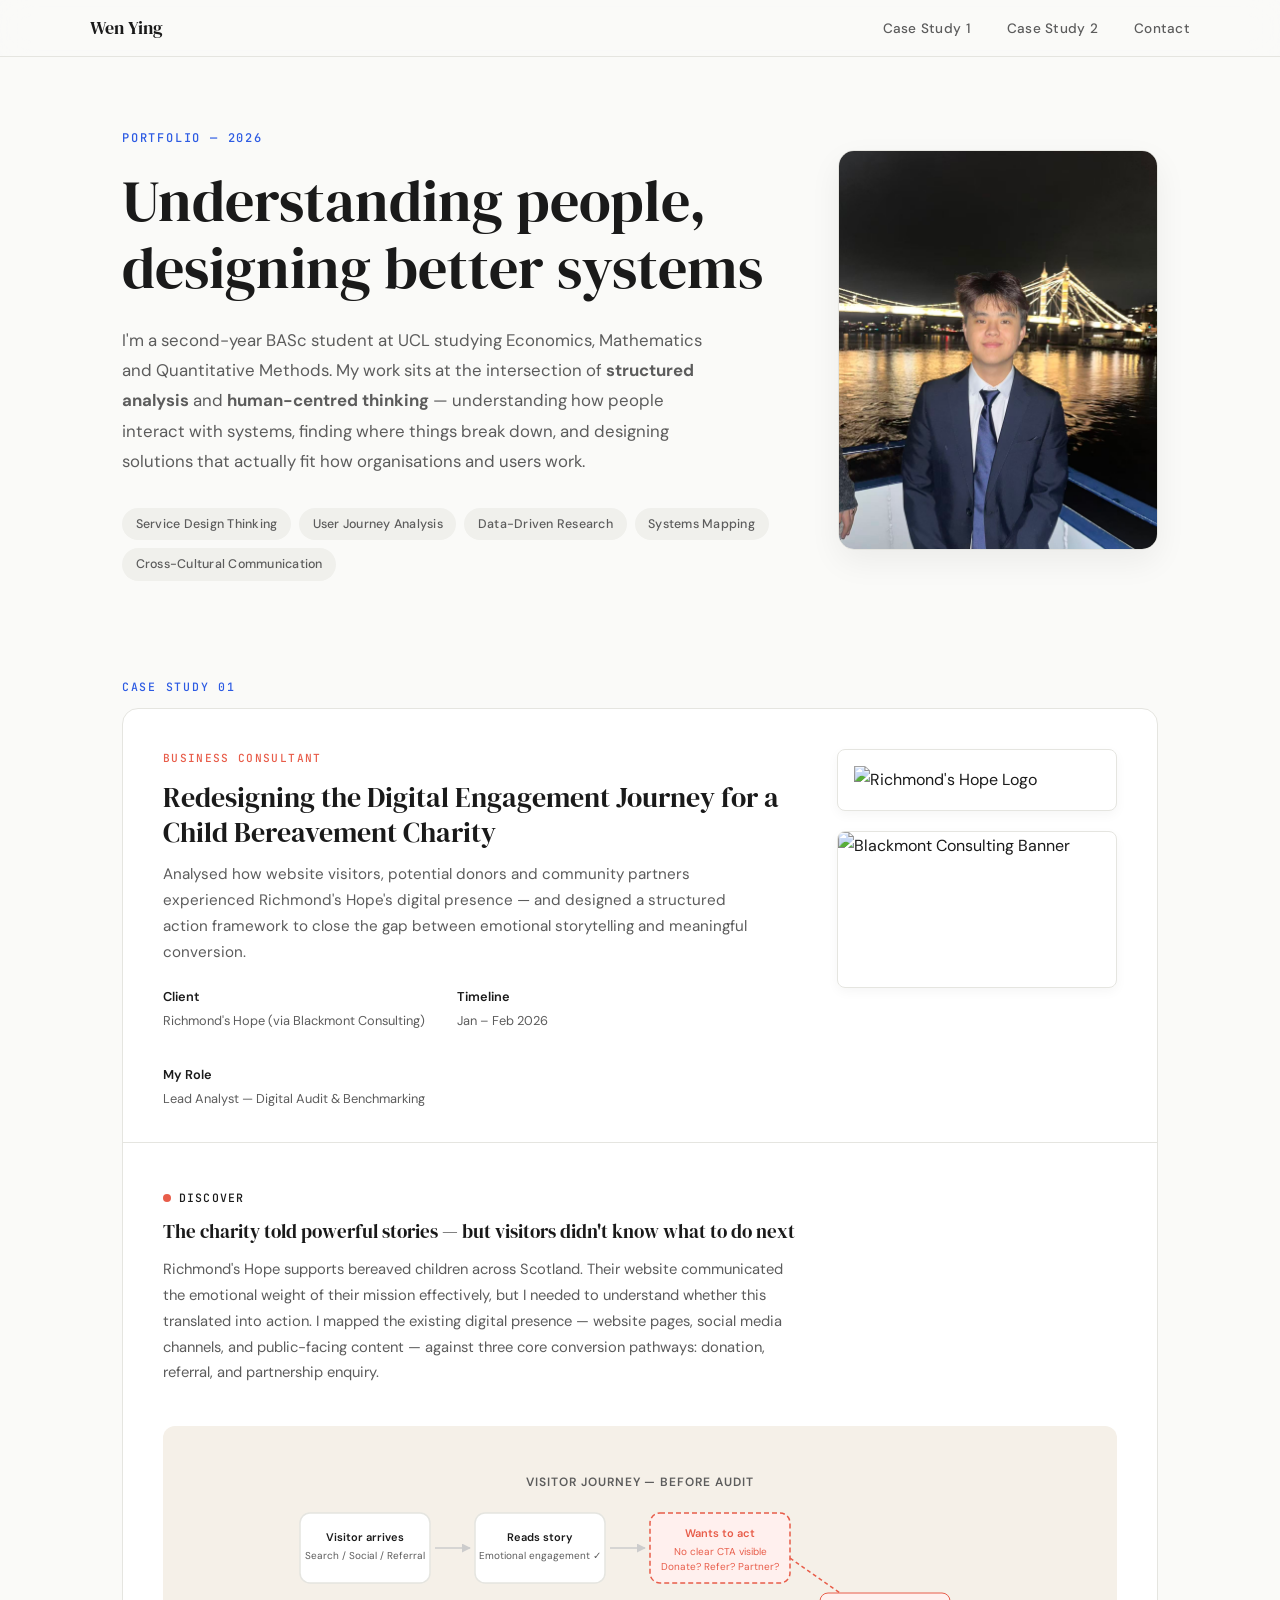
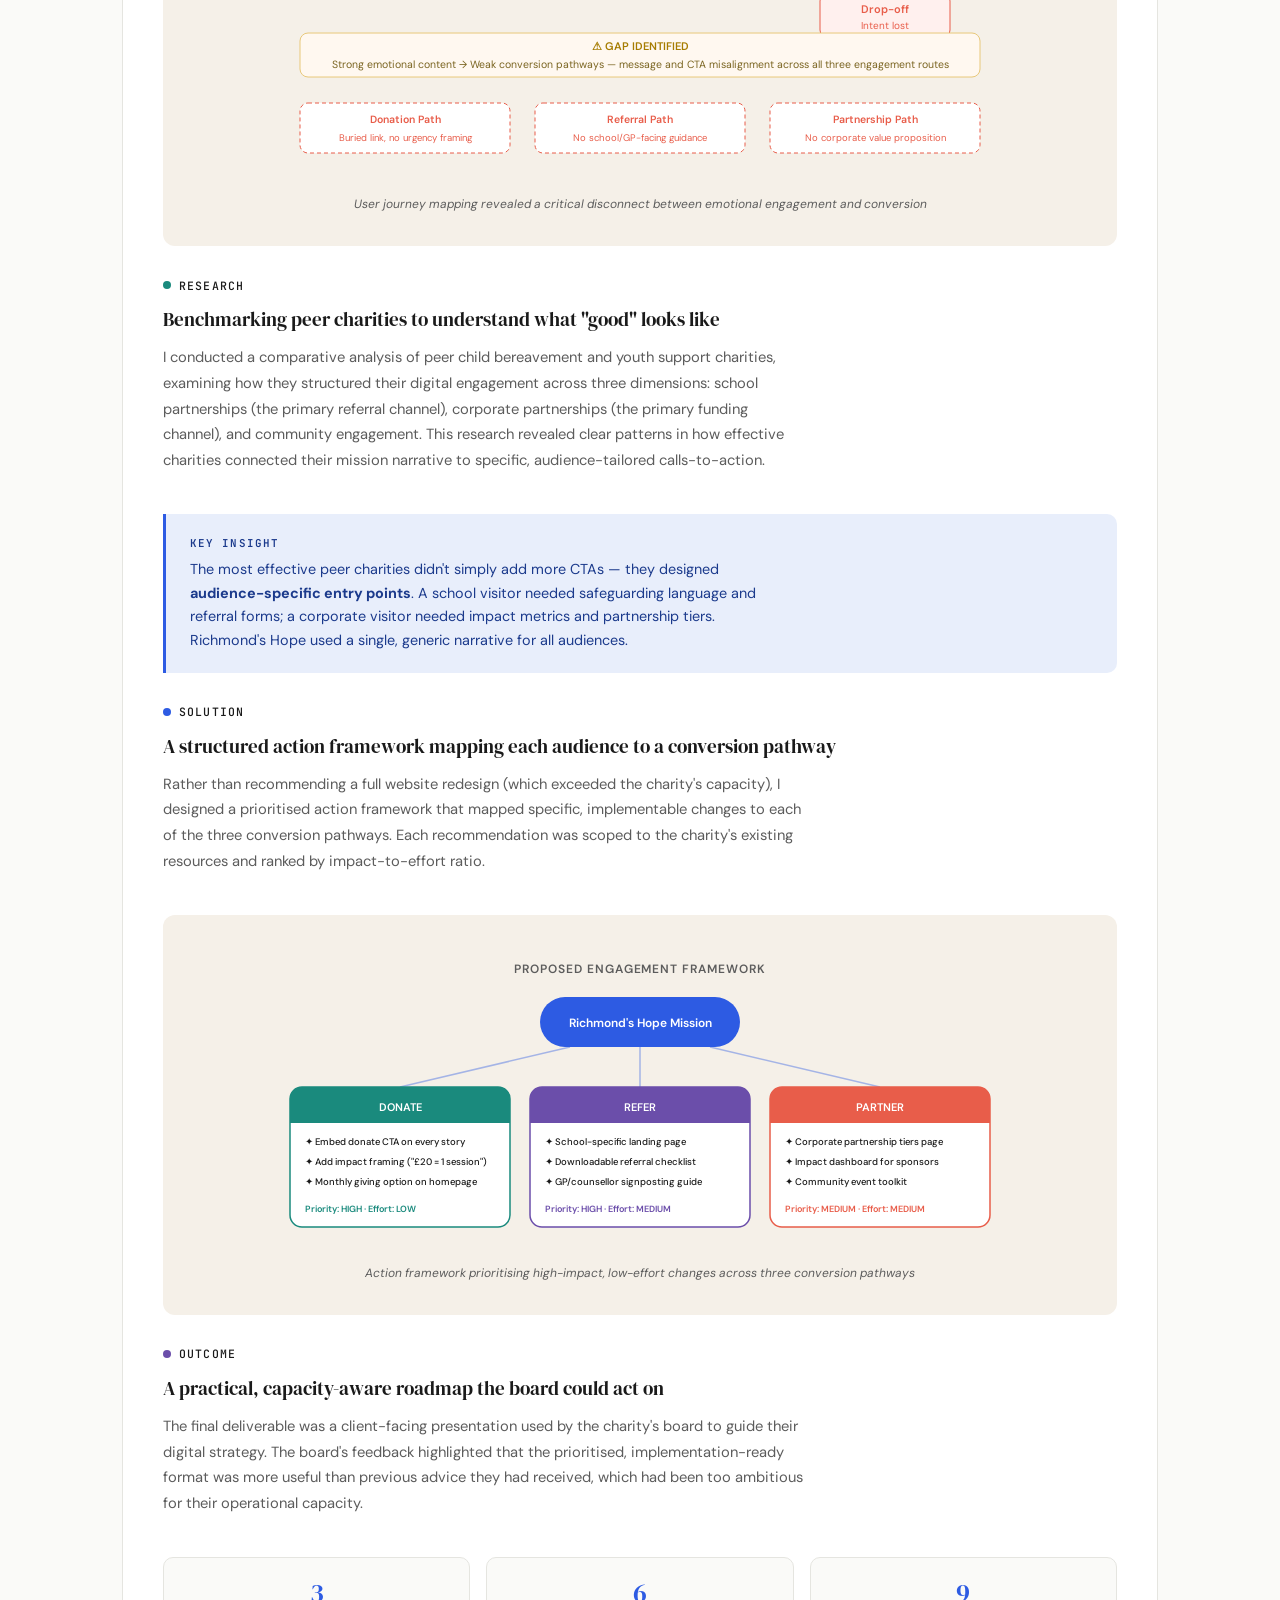
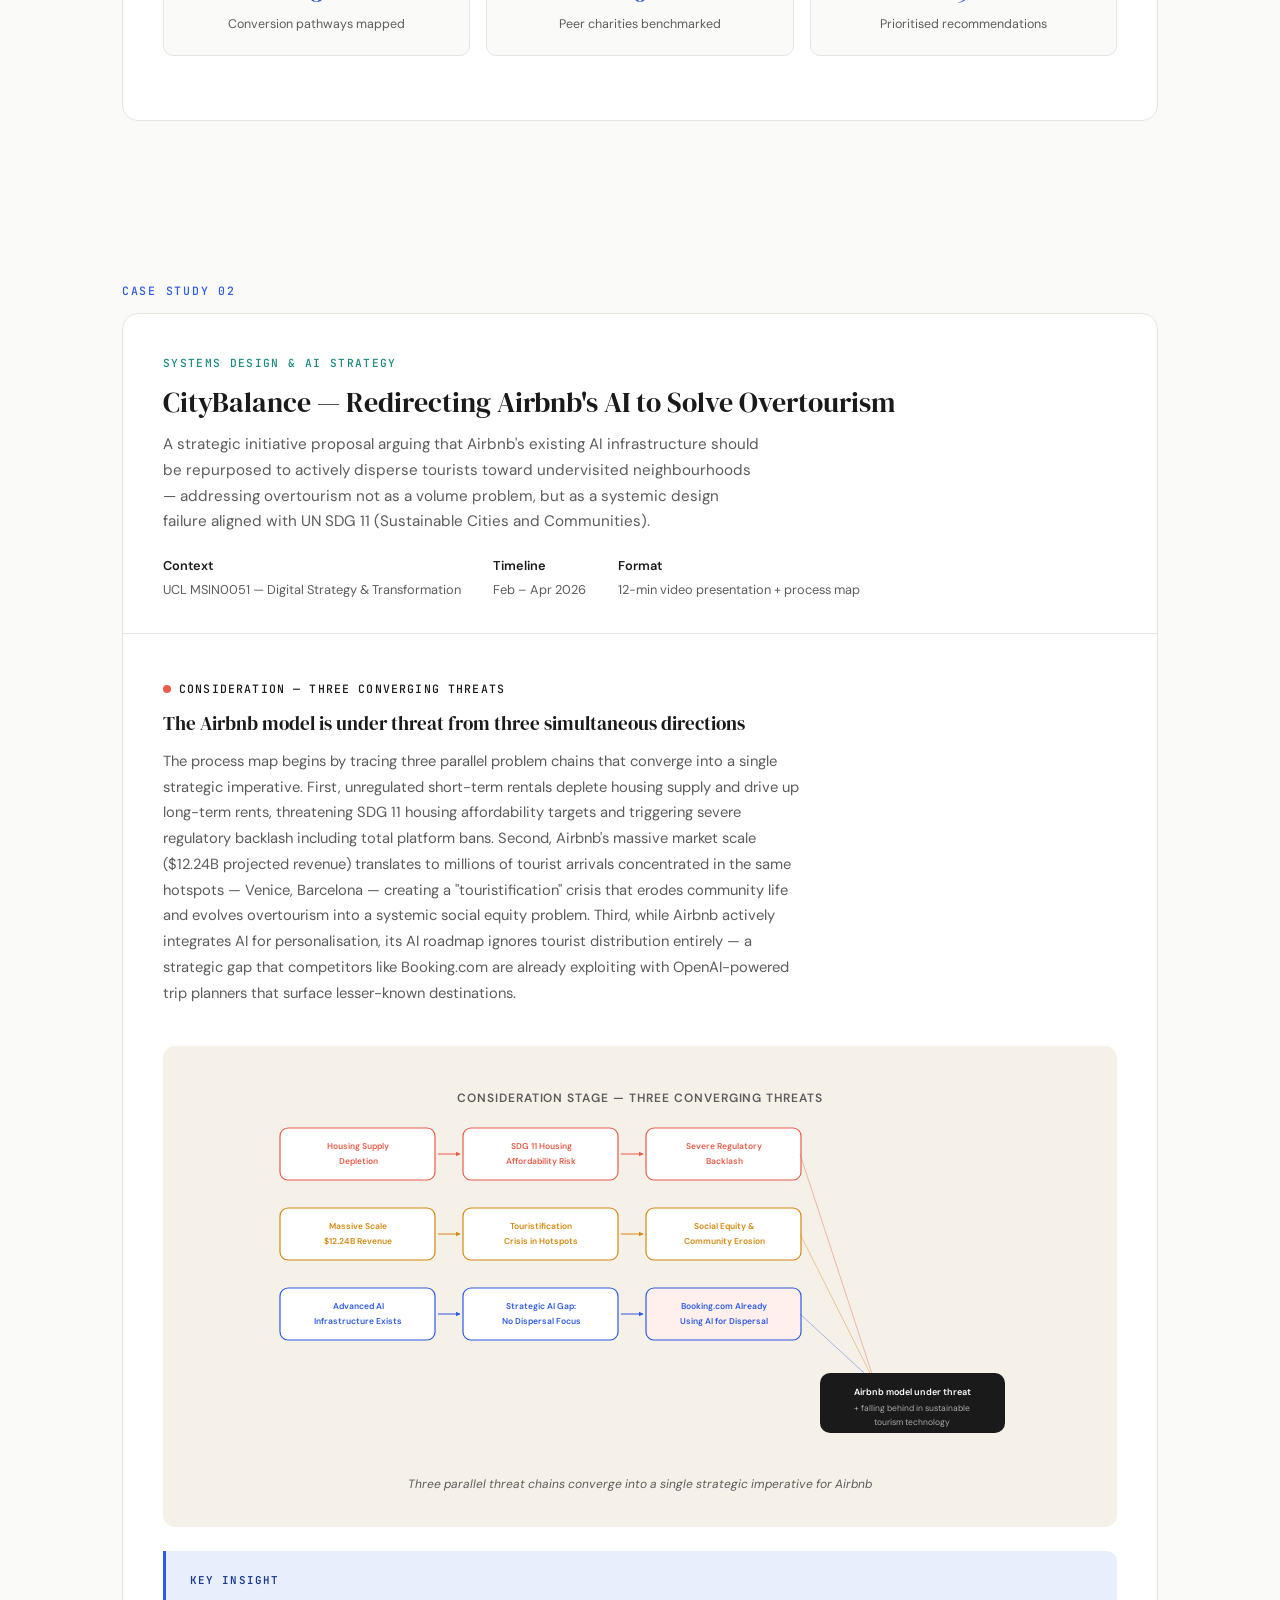
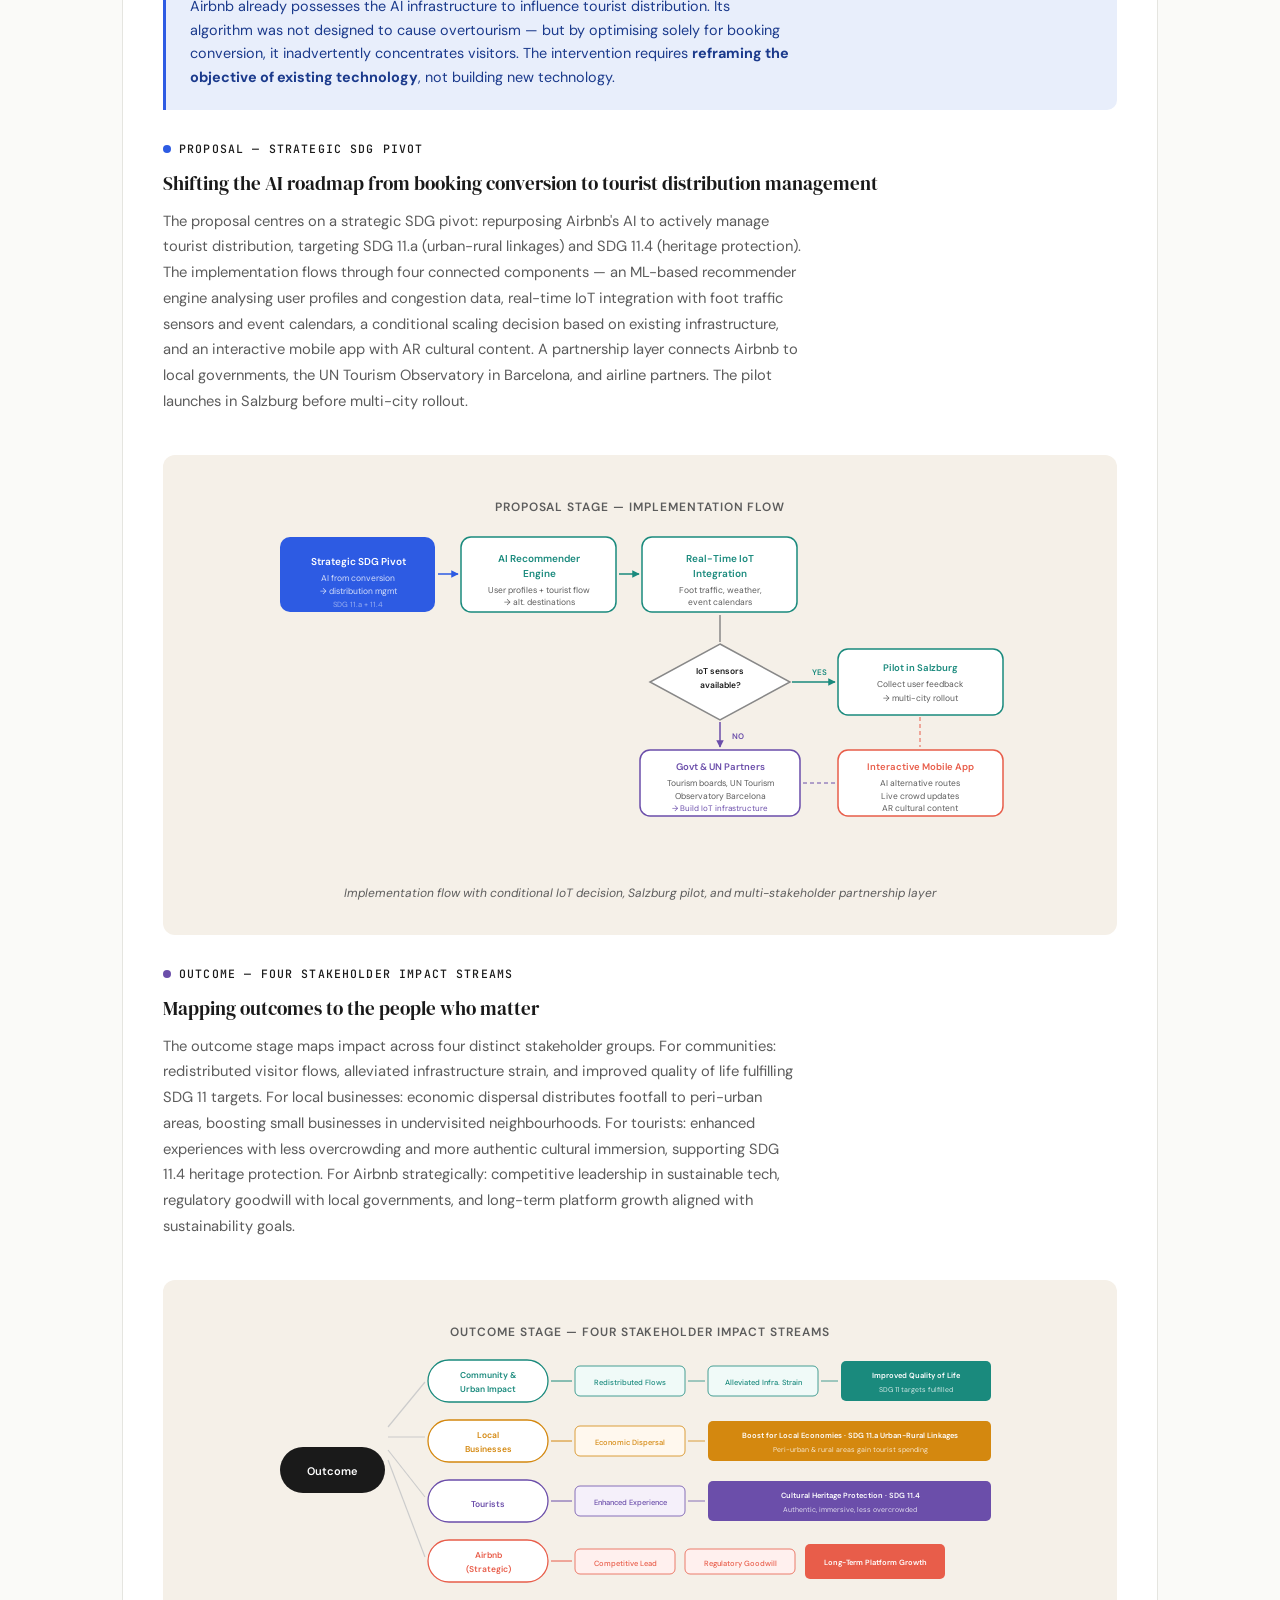
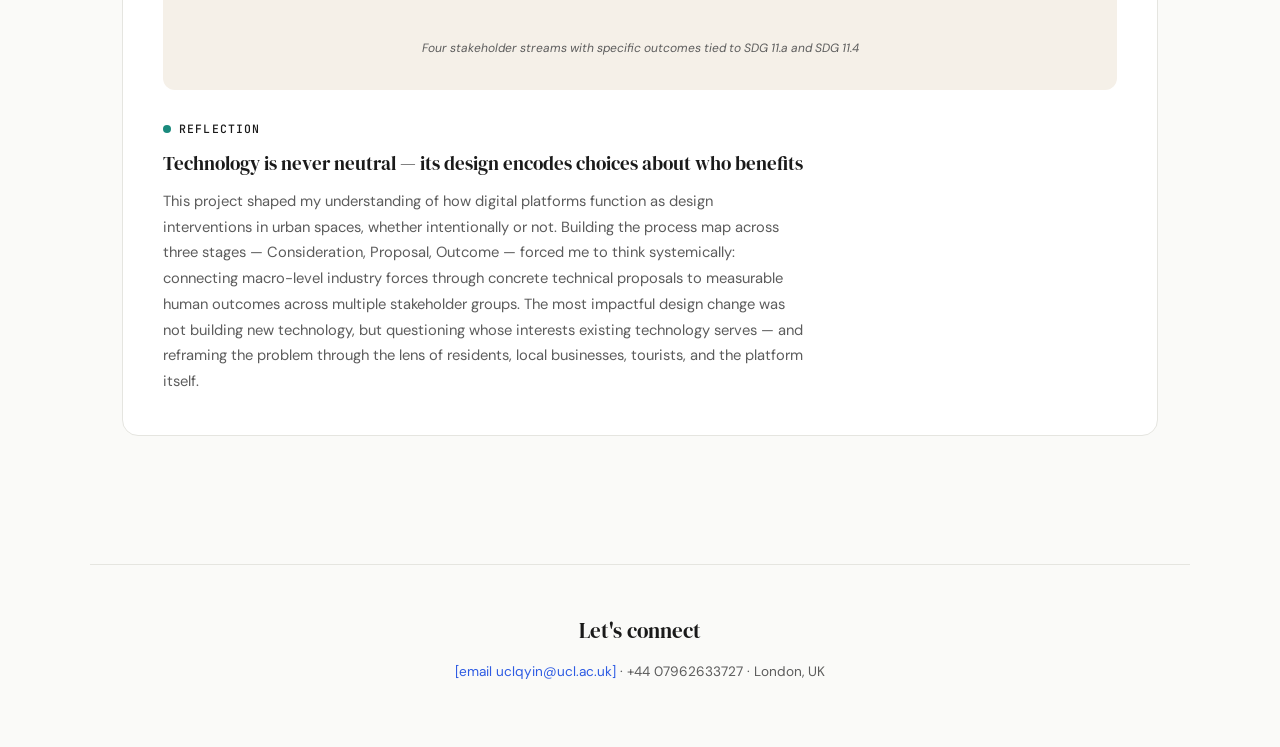
==== index.html @ 8bd8b0e4 "Update index.html" ====
<!DOCTYPE html>
<html lang="en">
<head>
<meta charset="UTF-8">
<meta name="viewport" content="width=device-width, initial-scale=1.0">
<title>Wen Ying — Portfolio</title>
<link rel="preconnect" href="https://fonts.googleapis.com">
<link href="https://fonts.googleapis.com/css2?family=DM+Serif+Display&family=DM+Sans:ital,wght@0,300;0,400;0,500;0,600;1,400&family=JetBrains+Mono:wght@400;500&display=swap" rel="stylesheet">
<style>
:root {
  --bg: #FAFAF8;
  --text: #1A1A1A;
  --text-secondary: #5C5C5C;
  --accent: #2D5BE3;
  --accent-light: #E8EEFB;
  --accent-dark: #1B3A8C;
  --warm: #F5F0E8;
  --card: #FFFFFF;
  --border: #E5E5E0;
  --tag-bg: #F0F0EC;
  --highlight: #FFE566;
  --coral: #E85D4A;
  --teal: #1A8A7D;
  --purple: #6B4EAA;
  --serif: 'DM Serif Display', Georgia, serif;
  --sans: 'DM Sans', -apple-system, sans-serif;
  --mono: 'JetBrains Mono', monospace;
}

* { margin:0; padding:0; box-sizing:border-box; }

html { scroll-behavior: smooth; }

body {
  font-family: var(--sans);
  background: var(--bg);
  color: var(--text);
  line-height: 1.7;
  font-size: 16px;
  -webkit-font-smoothing: antialiased;
}

::selection { background: var(--highlight); color: var(--text); }

/* ─── NAV ─── */
nav {
  position: fixed; top:0; left:0; right:0; z-index:100;
  background: rgba(250,250,248,0.85);
  backdrop-filter: blur(16px);
  border-bottom: 1px solid var(--border);
  padding: 0 2rem;
}
nav .inner {
  max-width: 1100px; margin:0 auto;
  display:flex; justify-content:space-between; align-items:center;
  height: 56px;
}
nav .name { font-family:var(--serif); font-size:1.15rem; color:var(--text); text-decoration:none; }
nav .links a {
  font-size:0.85rem; font-weight:500; color:var(--text-secondary);
  text-decoration:none; margin-left:2rem; letter-spacing:0.02em;
  transition: color 0.2s;
}
nav .links a:hover { color:var(--accent); }

/* ─── HERO ─── */
.hero {
  max-width:1100px; margin:0 auto; padding:8rem 2rem 4rem;
}
.hero-inner {
  display: flex;
  flex-direction: column-reverse;
  gap: 3rem;
  align-items: center;
}
@media(min-width: 800px) {
  .hero-inner {
    flex-direction: row;
    justify-content: space-between;
    align-items: center;
  }
}
.hero-content {
  flex: 1;
}
.hero-image {
  flex-shrink: 0;
  width: 100%;
  max-width: 320px;
}
.hero-image img {
  width: 100%;
  aspect-ratio: 4/5;
  object-fit: cover;
  border-radius: 16px;
  box-shadow: 0 12px 32px rgba(0,0,0,0.06);
  border: 1px solid var(--border);
}

.hero-label {
  font-family:var(--mono); font-size:0.75rem; font-weight:500;
  color:var(--accent); letter-spacing:0.15em; text-transform:uppercase;
  margin-bottom:1.25rem;
}
.hero h1 {
  font-family:var(--serif); font-size:clamp(2.4rem,5vw,3.6rem);
  line-height:1.15; font-weight:400; color:var(--text);
  max-width:700px; margin-bottom:1.5rem;
}
.hero-sub {
  font-size:1.05rem; color:var(--text-secondary); max-width:600px;
  line-height:1.8; margin-bottom:2rem;
}
.tags { display:flex; flex-wrap:wrap; gap:0.5rem; }
.tag {
  font-size:0.78rem; font-weight:500; padding:0.35rem 0.85rem;
  border-radius:100px; background:var(--tag-bg); color:var(--text-secondary);
  letter-spacing:0.02em;
}

/* ─── SECTION ─── */
section { max-width:1100px; margin:0 auto; padding:2rem 2rem 5rem; }

.section-label {
  font-family:var(--mono); font-size:0.72rem; font-weight:500;
  color:var(--accent); letter-spacing:0.15em; text-transform:uppercase;
  margin-bottom:0.75rem;
}

.project-card {
  background:var(--card);
  border:1px solid var(--border);
  border-radius:16px;
  overflow:hidden;
  margin-bottom:3rem;
}

.project-header {
  padding:2.5rem 2.5rem 2rem;
  border-bottom:1px solid var(--border);
}

/* --- NEW CSS FOR PROJECT HEADER LAYOUT --- */
.project-header-inner {
  display: flex;
  flex-direction: column;
  gap: 2rem;
}
@media(min-width: 800px) {
  .project-header-inner {
    flex-direction: row;
    justify-content: space-between;
    align-items: flex-start;
  }
}
.project-header-content {
  flex: 1;
}
.project-header-images {
  flex-shrink: 0;
  width: 100%;
  max-width: 280px; /* Adjust width of the right column here */
  display: flex;
  flex-direction: column;
  gap: 1.25rem;
}
.project-header-images img {
  width: 100%;
  border-radius: 8px;
  border: 1px solid var(--border);
  box-shadow: 0 4px 12px rgba(0,0,0,0.04);
}
.img-logo {
  object-fit: contain;
  background: white;
  padding: 1rem;
}
.img-banner {
  object-fit: cover;
  aspect-ratio: 16/9;
}
/* ------------------------------------------ */

.project-header .overline {
  font-family:var(--mono); font-size:0.7rem; font-weight:500;
  letter-spacing:0.12em; text-transform:uppercase;
  margin-bottom:0.75rem;
}
.project-header h2 {
  font-family:var(--serif); font-size:1.75rem; line-height:1.25;
  font-weight:400; margin-bottom:0.75rem;
}
.project-header .desc {
  font-size:0.95rem; color:var(--text-secondary); max-width:600px;
  line-height:1.7;
}
.project-meta {
  display:flex; gap:2rem; margin-top:1.25rem; flex-wrap:wrap;
}
.project-meta .meta-item {
  font-size:0.8rem;
}
.project-meta .meta-label {
  font-weight:600; color:var(--text); display:block; margin-bottom:0.15rem;
}
.project-meta .meta-value { color:var(--text-secondary); }

.project-body { padding:2.5rem; }

/* ─── PHASE BLOCKS ─── */
.phase {
  margin-bottom:2.5rem;
}
.phase:last-child { margin-bottom:0; }
.phase-label {
  display:inline-flex; align-items:center; gap:0.5rem;
  font-family:var(--mono); font-size:0.72rem; font-weight:500;
  letter-spacing:0.1em; text-transform:uppercase;
  margin-bottom:0.75rem;
}
.phase-dot {
  width:8px; height:8px; border-radius:50%; display:inline-block;
}
.phase h3 {
  font-family:var(--serif); font-size:1.2rem; font-weight:400;
  margin-bottom:0.75rem; line-height:1.35;
}
.phase p {
  font-size:0.92rem; color:var(--text-secondary); line-height:1.75;
  max-width:640px;
}

/* ─── DIAGRAMS ─── */
.diagram-wrap {
  background:var(--warm);
  border-radius:12px;
  padding:2rem;
  margin:1.5rem 0;
  overflow-x:auto;
}
.diagram-wrap svg { display:block; margin:0 auto; }
.diagram-caption {
  font-size:0.75rem; color:var(--text-secondary); text-align:center;
  margin-top:1rem; font-style:italic;
}

/* ─── INSIGHT CALLOUT ─── */
.insight-callout {
  background: var(--accent-light);
  border-left: 3px solid var(--accent);
  border-radius: 0 10px 10px 0;
  padding:1.25rem 1.5rem;
  margin:1.5rem 0;
}
.insight-callout .callout-label {
  font-family:var(--mono); font-size:0.68rem; font-weight:600;
  color:var(--accent-dark); letter-spacing:0.1em; text-transform:uppercase;
  margin-bottom:0.35rem;
}
.insight-callout p {
  font-size:0.9rem; color:var(--accent-dark); line-height:1.65;
  max-width:600px;
}

/* ─── OUTCOME METRICS ─── */
.outcomes {
  display:grid; grid-template-columns:repeat(auto-fit, minmax(180px,1fr));
  gap:1rem; margin:1.5rem 0;
}
.outcome-card {
  background:var(--bg); border-radius:10px; padding:1.25rem;
  text-align:center; border:1px solid var(--border);
}
.outcome-card .num {
  font-family:var(--serif); font-size:1.6rem; color:var(--accent);
  line-height:1.2;
}
.outcome-card .label {
  font-size:0.78rem; color:var(--text-secondary); margin-top:0.35rem;
}

/* ─── FOOTER ─── */
footer {
  max-width:1100px; margin:0 auto; padding:3rem 2rem 4rem;
  border-top:1px solid var(--border);
  text-align:center;
}
footer p {
  font-size:0.85rem; color:var(--text-secondary);
}
footer a { color:var(--accent); text-decoration:none; }

/* ─── RESPONSIVE ─── */
@media(max-width:640px) {
  .project-header, .project-body { padding:1.5rem; }
  .diagram-wrap { padding:1rem; }
  nav .links a { margin-left:1rem; font-size:0.78rem; }
}
</style>
</head>
<body>

<nav>
  <div class="inner">
    <a href="#" class="name">Wen Ying</a>
    <div class="links">
      <a href="#project-1">Case Study 1</a>
      <a href="#project-2">Case Study 2</a>
      <a href="#contact">Contact</a>
    </div>
  </div>
</nav>

<header class="hero">
  <div class="hero-inner">
    <div class="hero-content">
      <div class="hero-label">Portfolio — 2026</div>
      <h1>Understanding people, designing better systems</h1>
      <p class="hero-sub">
        I'm a second-year BASc student at UCL studying Economics, Mathematics and Quantitative Methods.
        My work sits at the intersection of <strong>structured analysis</strong> and <strong>human-centred thinking</strong> —
        understanding how people interact with systems, finding where things break down, and designing solutions that actually fit how organisations and users work.
      </p>
      <div class="tags">
        <span class="tag">Service Design Thinking</span>
        <span class="tag">User Journey Analysis</span>
        <span class="tag">Data-Driven Research</span>
        <span class="tag">Systems Mapping</span>
        <span class="tag">Cross-Cultural Communication</span>
      </div>
    </div>
    
    <div class="hero-image">
      <img src="2e2ac751ba50fac6e4fe5c783db6f2da.jpg" alt="Wen Ying Portrait">
    </div>
  </div>
</header>

<section id="project-1">
  <div class="section-label">Case Study 01</div>
  <div class="project-card">
    <div class="project-header">
      
      <div class="project-header-inner">
        
        <div class="project-header-content">
          <div class="overline" style="color:var(--coral);">Business Consultant</div>
          <h2>Redesigning the Digital Engagement Journey for a Child Bereavement Charity</h2>
          <p class="desc">
            Analysed how website visitors, potential donors and community partners experienced
            Richmond's Hope's digital presence — and designed a structured action framework
            to close the gap between emotional storytelling and meaningful conversion.
          </p>
          <div class="project-meta">
            <div class="meta-item"><span class="meta-label">Client</span><span class="meta-value">Richmond's Hope (via Blackmont Consulting)</span></div>
            <div class="meta-item"><span class="meta-label">Timeline</span><span class="meta-value">Jan – Feb 2026</span></div>
            <div class="meta-item"><span class="meta-label">My Role</span><span class="meta-value">Lead Analyst — Digital Audit &amp; Benchmarking</span></div>
          </div>
        </div>

        <div class="project-header-images">
          <img src="download.jpg" alt="Richmond's Hope Logo" class="img-logo">
          <img src="Linkedin Image Blackmont Recruitment.jpg" alt="Blackmont Consulting Banner" class="img-banner">
        </div>

      </div>
    </div>

    <div class="project-body">

      <div class="phase">
        <div class="phase-label"><span class="phase-dot" style="background:var(--coral);"></span> Discover</div>
        <h3>The charity told powerful stories — but visitors didn't know what to do next</h3>
        <p>
          Richmond's Hope supports bereaved children across Scotland. Their website communicated the emotional weight of their mission effectively, but I needed to understand whether this translated into action. I mapped the existing digital presence — website pages, social media channels, and public-facing content — against three core conversion pathways: donation, referral, and partnership enquiry.
        </p>
      </div>

      <div class="diagram-wrap">
        <svg viewBox="0 0 760 320" xmlns="http://www.w3.org/2000/svg" width="100%" style="max-width:760px;">
          <text x="380" y="28" text-anchor="middle" font-family="DM Sans,sans-serif" font-size="12" font-weight="600" fill="#5C5C5C" letter-spacing="0.08em">VISITOR JOURNEY — BEFORE AUDIT</text>

          <g transform="translate(40,55)">
            <rect x="0" y="0" width="130" height="70" rx="10" fill="#fff" stroke="#E5E5E0" stroke-width="1.5"/>
            <text x="65" y="28" text-anchor="middle" font-family="DM Sans,sans-serif" font-size="11" font-weight="600" fill="#1A1A1A">Visitor arrives</text>
            <text x="65" y="46" text-anchor="middle" font-family="DM Sans,sans-serif" font-size="10" fill="#5C5C5C">Search / Social / Referral</text>
            <line x1="135" y1="35" x2="170" y2="35" stroke="#CCC" stroke-width="1.5" marker-end="url(#arrowGrey)"/>

            <rect x="175" y="0" width="130" height="70" rx="10" fill="#fff" stroke="#E5E5E0" stroke-width="1.5"/>
            <text x="240" y="28" text-anchor="middle" font-family="DM Sans,sans-serif" font-size="11" font-weight="600" fill="#1A1A1A">Reads story</text>
            <text x="240" y="46" text-anchor="middle" font-family="DM Sans,sans-serif" font-size="10" fill="#5C5C5C">Emotional engagement ✓</text>
            <line x1="310" y1="35" x2="345" y2="35" stroke="#CCC" stroke-width="1.5" marker-end="url(#arrowGrey)"/>

            <rect x="350" y="0" width="140" height="70" rx="10" fill="#FFF0EE" stroke="#E85D4A" stroke-width="1.5" stroke-dasharray="5,3"/>
            <text x="420" y="24" text-anchor="middle" font-family="DM Sans,sans-serif" font-size="11" font-weight="600" fill="#E85D4A">Wants to act</text>
            <text x="420" y="42" text-anchor="middle" font-family="DM Sans,sans-serif" font-size="10" fill="#E85D4A">No clear CTA visible</text>
            <text x="420" y="57" text-anchor="middle" font-family="DM Sans,sans-serif" font-size="10" fill="#E85D4A">Donate? Refer? Partner?</text>

            <line x1="490" y1="45" x2="540" y2="80" stroke="#E85D4A" stroke-width="1.5" stroke-dasharray="4,3"/>
            <rect x="520" y="80" width="130" height="45" rx="8" fill="#FFF0EE" stroke="#E85D4A" stroke-width="1"/>
            <text x="585" y="100" text-anchor="middle" font-family="DM Sans,sans-serif" font-size="11" font-weight="600" fill="#E85D4A">Drop-off</text>
            <text x="585" y="116" text-anchor="middle" font-family="DM Sans,sans-serif" font-size="10" fill="#E85D4A">Intent lost</text>
          </g>

          <g transform="translate(40,175)">
            <rect x="0" y="0" width="680" height="44" rx="8" fill="#FFF8F0" stroke="#E8C87A" stroke-width="1"/>
            <text x="340" y="17" text-anchor="middle" font-family="DM Sans,sans-serif" font-size="11" font-weight="600" fill="#A67C00">⚠ GAP IDENTIFIED</text>
            <text x="340" y="35" text-anchor="middle" font-family="DM Sans,sans-serif" font-size="10.5" fill="#7A6420">Strong emotional content → Weak conversion pathways — message and CTA misalignment across all three engagement routes</text>
          </g>

          <g transform="translate(40, 245)">
            <rect x="0" y="0" width="210" height="50" rx="8" fill="#fff" stroke="#E85D4A" stroke-width="1" stroke-dasharray="4,3"/>
            <text x="105" y="20" text-anchor="middle" font-family="DM Sans,sans-serif" font-size="10.5" font-weight="600" fill="#E85D4A">Donation Path</text>
            <text x="105" y="38" text-anchor="middle" font-family="DM Sans,sans-serif" font-size="9.5" fill="#E85D4A">Buried link, no urgency framing</text>

            <rect x="235" y="0" width="210" height="50" rx="8" fill="#fff" stroke="#E85D4A" stroke-width="1" stroke-dasharray="4,3"/>
            <text x="340" y="20" text-anchor="middle" font-family="DM Sans,sans-serif" font-size="10.5" font-weight="600" fill="#E85D4A">Referral Path</text>
            <text x="340" y="38" text-anchor="middle" font-family="DM Sans,sans-serif" font-size="9.5" fill="#E85D4A">No school/GP-facing guidance</text>

            <rect x="470" y="0" width="210" height="50" rx="8" fill="#fff" stroke="#E85D4A" stroke-width="1" stroke-dasharray="4,3"/>
            <text x="575" y="20" text-anchor="middle" font-family="DM Sans,sans-serif" font-size="10.5" font-weight="600" fill="#E85D4A">Partnership Path</text>
            <text x="575" y="38" text-anchor="middle" font-family="DM Sans,sans-serif" font-size="9.5" fill="#E85D4A">No corporate value proposition</text>
          </g>

          <defs>
            <marker id="arrowGrey" viewBox="0 0 10 10" refX="9" refY="5" markerWidth="6" markerHeight="6" orient="auto-start-reverse">
              <path d="M 0 0 L 10 5 L 0 10 z" fill="#CCC"/>
            </marker>
          </defs>
        </svg>
        <div class="diagram-caption">User journey mapping revealed a critical disconnect between emotional engagement and conversion</div>
      </div>

      <div class="phase">
        <div class="phase-label"><span class="phase-dot" style="background:var(--teal);"></span> Research</div>
        <h3>Benchmarking peer charities to understand what "good" looks like</h3>
        <p>
          I conducted a comparative analysis of peer child bereavement and youth support charities, examining how they structured their digital engagement across three dimensions: school partnerships (the primary referral channel), corporate partnerships (the primary funding channel), and community engagement. This research revealed clear patterns in how effective charities connected their mission narrative to specific, audience-tailored calls-to-action.
        </p>
      </div>

      <div class="insight-callout">
        <div class="callout-label">Key Insight</div>
        <p>
          The most effective peer charities didn't simply add more CTAs — they designed <strong>audience-specific entry points</strong>. A school visitor needed safeguarding language and referral forms; a corporate visitor needed impact metrics and partnership tiers. Richmond's Hope used a single, generic narrative for all audiences.
        </p>
      </div>

      <div class="phase">
        <div class="phase-label"><span class="phase-dot" style="background:var(--accent);"></span> Solution</div>
        <h3>A structured action framework mapping each audience to a conversion pathway</h3>
        <p>
          Rather than recommending a full website redesign (which exceeded the charity's capacity), I designed a prioritised action framework that mapped specific, implementable changes to each of the three conversion pathways. Each recommendation was scoped to the charity's existing resources and ranked by impact-to-effort ratio.
        </p>
      </div>

      <div class="diagram-wrap">
        <svg viewBox="0 0 760 300" xmlns="http://www.w3.org/2000/svg" width="100%" style="max-width:760px;">
          <text x="380" y="26" text-anchor="middle" font-family="DM Sans,sans-serif" font-size="12" font-weight="600" fill="#5C5C5C" letter-spacing="0.08em">PROPOSED ENGAGEMENT FRAMEWORK</text>

          <rect x="280" y="50" width="200" height="50" rx="25" fill="#2D5BE3" stroke="none"/>
          <text x="380" y="80" text-anchor="middle" font-family="DM Sans,sans-serif" font-size="12" font-weight="600" fill="#fff">Richmond's Hope Mission</text>

          <line x1="310" y1="100" x2="140" y2="140" stroke="#2D5BE3" stroke-width="1.5" opacity="0.4"/>
          <line x1="380" y1="100" x2="380" y2="140" stroke="#2D5BE3" stroke-width="1.5" opacity="0.4"/>
          <line x1="450" y1="100" x2="620" y2="140" stroke="#2D5BE3" stroke-width="1.5" opacity="0.4"/>

          <g transform="translate(30,140)">
            <rect x="0" y="0" width="220" height="140" rx="12" fill="#fff" stroke="#1A8A7D" stroke-width="1.5"/>
            <rect x="0" y="0" width="220" height="36" rx="12" fill="#1A8A7D"/>
            <rect x="0" y="18" width="220" height="18" fill="#1A8A7D"/>
            <text x="110" y="24" text-anchor="middle" font-family="DM Sans,sans-serif" font-size="11" font-weight="600" fill="#fff">DONATE</text>
            <text x="15" y="58" font-family="DM Sans,sans-serif" font-size="9.5" fill="#1A1A1A" font-weight="500">✦ Embed donate CTA on every story</text>
            <text x="15" y="78" font-family="DM Sans,sans-serif" font-size="9.5" fill="#1A1A1A" font-weight="500">✦ Add impact framing ("£20 = 1 session")</text>
            <text x="15" y="98" font-family="DM Sans,sans-serif" font-size="9.5" fill="#1A1A1A" font-weight="500">✦ Monthly giving option on homepage</text>
            <text x="15" y="125" font-family="DM Sans,sans-serif" font-size="9" fill="#1A8A7D" font-weight="600">Priority: HIGH · Effort: LOW</text>
          </g>

          <g transform="translate(270,140)">
            <rect x="0" y="0" width="220" height="140" rx="12" fill="#fff" stroke="#6B4EAA" stroke-width="1.5"/>
            <rect x="0" y="0" width="220" height="36" rx="12" fill="#6B4EAA"/>
            <rect x="0" y="18" width="220" height="18" fill="#6B4EAA"/>
            <text x="110" y="24" text-anchor="middle" font-family="DM Sans,sans-serif" font-size="11" font-weight="600" fill="#fff">REFER</text>
            <text x="15" y="58" font-family="DM Sans,sans-serif" font-size="9.5" fill="#1A1A1A" font-weight="500">✦ School-specific landing page</text>
            <text x="15" y="78" font-family="DM Sans,sans-serif" font-size="9.5" fill="#1A1A1A" font-weight="500">✦ Downloadable referral checklist</text>
            <text x="15" y="98" font-family="DM Sans,sans-serif" font-size="9.5" fill="#1A1A1A" font-weight="500">✦ GP/counsellor signposting guide</text>
            <text x="15" y="125" font-family="DM Sans,sans-serif" font-size="9" fill="#6B4EAA" font-weight="600">Priority: HIGH · Effort: MEDIUM</text>
          </g>

          <g transform="translate(510,140)">
            <rect x="0" y="0" width="220" height="140" rx="12" fill="#fff" stroke="#E85D4A" stroke-width="1.5"/>
            <rect x="0" y="0" width="220" height="36" rx="12" fill="#E85D4A"/>
            <rect x="0" y="18" width="220" height="18" fill="#E85D4A"/>
            <text x="110" y="24" text-anchor="middle" font-family="DM Sans,sans-serif" font-size="11" font-weight="600" fill="#fff">PARTNER</text>
            <text x="15" y="58" font-family="DM Sans,sans-serif" font-size="9.5" fill="#1A1A1A" font-weight="500">✦ Corporate partnership tiers page</text>
            <text x="15" y="78" font-family="DM Sans,sans-serif" font-size="9.5" fill="#1A1A1A" font-weight="500">✦ Impact dashboard for sponsors</text>
            <text x="15" y="98" font-family="DM Sans,sans-serif" font-size="9.5" fill="#1A1A1A" font-weight="500">✦ Community event toolkit</text>
            <text x="15" y="125" font-family="DM Sans,sans-serif" font-size="9" fill="#E85D4A" font-weight="600">Priority: MEDIUM · Effort: MEDIUM</text>
          </g>
        </svg>
        <div class="diagram-caption">Action framework prioritising high-impact, low-effort changes across three conversion pathways</div>
      </div>

      <div class="phase">
        <div class="phase-label"><span class="phase-dot" style="background:var(--purple);"></span> Outcome</div>
        <h3>A practical, capacity-aware roadmap the board could act on</h3>
        <p>
          The final deliverable was a client-facing presentation used by the charity's board to guide their digital strategy. The board's feedback highlighted that the prioritised, implementation-ready format was more useful than previous advice they had received, which had been too ambitious for their operational capacity.
        </p>
      </div>

      <div class="outcomes">
        <div class="outcome-card"><div class="num">3</div><div class="label">Conversion pathways mapped</div></div>
        <div class="outcome-card"><div class="num">6</div><div class="label">Peer charities benchmarked</div></div>
        <div class="outcome-card"><div class="num">9</div><div class="label">Prioritised recommendations</div></div>
      </div>

    </div>
  </div>
</section>

<section id="project-2">
  <div class="section-label">Case Study 02</div>
  <div class="project-card">
    <div class="project-header">
      <div class="overline" style="color:var(--teal);">Systems Design &amp; AI Strategy</div>
      <h2>CityBalance — Redirecting Airbnb's AI to Solve Overtourism</h2>
      <p class="desc">
        A strategic initiative proposal arguing that Airbnb's existing AI infrastructure should be repurposed
        to actively disperse tourists toward undervisited neighbourhoods — addressing overtourism not as a volume
        problem, but as a systemic design failure aligned with UN SDG 11 (Sustainable Cities and Communities).
      </p>
      <div class="project-meta">
        <div class="meta-item"><span class="meta-label">Context</span><span class="meta-value">UCL MSIN0051 — Digital Strategy &amp; Transformation</span></div>
        <div class="meta-item"><span class="meta-label">Timeline</span><span class="meta-value">Feb – Apr 2026</span></div>
        <div class="meta-item"><span class="meta-label">Format</span><span class="meta-value">12-min video presentation + process map</span></div>
      </div>
    </div>

    <div class="project-body">

      <div class="phase">
        <div class="phase-label"><span class="phase-dot" style="background:var(--coral);"></span> Consideration — Three Converging Threats</div>
        <h3>The Airbnb model is under threat from three simultaneous directions</h3>
        <p>
          The process map begins by tracing three parallel problem chains that converge into a single strategic imperative. First, unregulated short-term rentals deplete housing supply and drive up long-term rents, threatening SDG 11 housing affordability targets and triggering severe regulatory backlash including total platform bans. Second, Airbnb's massive market scale ($12.24B projected revenue) translates to millions of tourist arrivals concentrated in the same hotspots — Venice, Barcelona — creating a "touristification" crisis that erodes community life and evolves overtourism into a systemic social equity problem. Third, while Airbnb actively integrates AI for personalisation, its AI roadmap ignores tourist distribution entirely — a strategic gap that competitors like Booking.com are already exploiting with OpenAI-powered trip planners that surface lesser-known destinations.
        </p>
      </div>

      <div class="diagram-wrap">
        <svg viewBox="0 0 760 380" xmlns="http://www.w3.org/2000/svg" width="100%" style="max-width:760px;">
          <text x="380" y="24" text-anchor="middle" font-family="DM Sans,sans-serif" font-size="12" font-weight="600" fill="#5C5C5C" letter-spacing="0.08em">CONSIDERATION STAGE — THREE CONVERGING THREATS</text>
          <g transform="translate(20,50)">
            <rect x="0" y="0" width="155" height="52" rx="8" fill="#fff" stroke="#E85D4A" stroke-width="1.2"/>
            <text x="78" y="21" text-anchor="middle" font-family="DM Sans,sans-serif" font-size="8.5" font-weight="600" fill="#E85D4A">Housing Supply</text>
            <text x="78" y="36" text-anchor="middle" font-family="DM Sans,sans-serif" font-size="8.5" font-weight="600" fill="#E85D4A">Depletion</text>
            <line x1="158" y1="26" x2="180" y2="26" stroke="#E85D4A" stroke-width="1" marker-end="url(#ac1)"/>
            <rect x="183" y="0" width="155" height="52" rx="8" fill="#fff" stroke="#E85D4A" stroke-width="1.2"/>
            <text x="261" y="21" text-anchor="middle" font-family="DM Sans,sans-serif" font-size="8.5" font-weight="600" fill="#E85D4A">SDG 11 Housing</text>
            <text x="261" y="36" text-anchor="middle" font-family="DM Sans,sans-serif" font-size="8.5" font-weight="600" fill="#E85D4A">Affordability Risk</text>
            <line x1="341" y1="26" x2="363" y2="26" stroke="#E85D4A" stroke-width="1" marker-end="url(#ac1)"/>
            <rect x="366" y="0" width="155" height="52" rx="8" fill="#fff" stroke="#E85D4A" stroke-width="1.2"/>
            <text x="444" y="21" text-anchor="middle" font-family="DM Sans,sans-serif" font-size="8.5" font-weight="600" fill="#E85D4A">Severe Regulatory</text>
            <text x="444" y="36" text-anchor="middle" font-family="DM Sans,sans-serif" font-size="8.5" font-weight="600" fill="#E85D4A">Backlash</text>
          </g>
          <g transform="translate(20,130)">
            <rect x="0" y="0" width="155" height="52" rx="8" fill="#fff" stroke="#D4880F" stroke-width="1.2"/>
            <text x="78" y="21" text-anchor="middle" font-family="DM Sans,sans-serif" font-size="8.5" font-weight="600" fill="#D4880F">Massive Scale</text>
            <text x="78" y="36" text-anchor="middle" font-family="DM Sans,sans-serif" font-size="8.5" font-weight="600" fill="#D4880F">$12.24B Revenue</text>
            <line x1="158" y1="26" x2="180" y2="26" stroke="#D4880F" stroke-width="1" marker-end="url(#ac2)"/>
            <rect x="183" y="0" width="155" height="52" rx="8" fill="#fff" stroke="#D4880F" stroke-width="1.2"/>
            <text x="261" y="21" text-anchor="middle" font-family="DM Sans,sans-serif" font-size="8.5" font-weight="600" fill="#D4880F">Touristification</text>
            <text x="261" y="36" text-anchor="middle" font-family="DM Sans,sans-serif" font-size="8.5" font-weight="600" fill="#D4880F">Crisis in Hotspots</text>
            <line x1="341" y1="26" x2="363" y2="26" stroke="#D4880F" stroke-width="1" marker-end="url(#ac2)"/>
            <rect x="366" y="0" width="155" height="52" rx="8" fill="#fff" stroke="#D4880F" stroke-width="1.2"/>
            <text x="444" y="21" text-anchor="middle" font-family="DM Sans,sans-serif" font-size="8.5" font-weight="600" fill="#D4880F">Social Equity &amp;</text>
            <text x="444" y="36" text-anchor="middle" font-family="DM Sans,sans-serif" font-size="8.5" font-weight="600" fill="#D4880F">Community Erosion</text>
          </g>
          <g transform="translate(20,210)">
            <rect x="0" y="0" width="155" height="52" rx="8" fill="#fff" stroke="#2D5BE3" stroke-width="1.2"/>
            <text x="78" y="21" text-anchor="middle" font-family="DM Sans,sans-serif" font-size="8.5" font-weight="600" fill="#2D5BE3">Advanced AI</text>
            <text x="78" y="36" text-anchor="middle" font-family="DM Sans,sans-serif" font-size="8.5" font-weight="600" fill="#2D5BE3">Infrastructure Exists</text>
            <line x1="158" y1="26" x2="180" y2="26" stroke="#2D5BE3" stroke-width="1" marker-end="url(#ac3)"/>
            <rect x="183" y="0" width="155" height="52" rx="8" fill="#fff" stroke="#2D5BE3" stroke-width="1.2"/>
            <text x="261" y="21" text-anchor="middle" font-family="DM Sans,sans-serif" font-size="8.5" font-weight="600" fill="#2D5BE3">Strategic AI Gap:</text>
            <text x="261" y="36" text-anchor="middle" font-family="DM Sans,sans-serif" font-size="8.5" font-weight="600" fill="#2D5BE3">No Dispersal Focus</text>
            <line x1="341" y1="26" x2="363" y2="26" stroke="#2D5BE3" stroke-width="1" marker-end="url(#ac3)"/>
            <rect x="366" y="0" width="155" height="52" rx="8" fill="#FFF0EE" stroke="#2D5BE3" stroke-width="1.2"/>
            <text x="444" y="21" text-anchor="middle" font-family="DM Sans,sans-serif" font-size="8.5" font-weight="600" fill="#2D5BE3">Booking.com Already</text>
            <text x="444" y="36" text-anchor="middle" font-family="DM Sans,sans-serif" font-size="8.5" font-weight="600" fill="#2D5BE3">Using AI for Dispersal</text>
          </g>
          <line x1="540" y1="76" x2="615" y2="305" stroke="#E85D4A" stroke-width="1" opacity="0.4"/>
          <line x1="540" y1="156" x2="615" y2="305" stroke="#D4880F" stroke-width="1" opacity="0.4"/>
          <line x1="540" y1="236" x2="615" y2="305" stroke="#2D5BE3" stroke-width="1" opacity="0.4"/>
          <g transform="translate(560,295)">
            <rect x="0" y="0" width="185" height="60" rx="10" fill="#1A1A1A"/>
            <text x="92" y="22" text-anchor="middle" font-family="DM Sans,sans-serif" font-size="9" font-weight="600" fill="#fff">Airbnb model under threat</text>
            <text x="92" y="38" text-anchor="middle" font-family="DM Sans,sans-serif" font-size="8.5" fill="#aaa">+ falling behind in sustainable</text>
            <text x="92" y="52" text-anchor="middle" font-family="DM Sans,sans-serif" font-size="8.5" fill="#aaa">tourism technology</text>
          </g>
          <defs>
            <marker id="ac1" viewBox="0 0 10 10" refX="9" refY="5" markerWidth="5" markerHeight="5" orient="auto"><path d="M 0 0 L 10 5 L 0 10 z" fill="#E85D4A"/></marker>
            <marker id="ac2" viewBox="0 0 10 10" refX="9" refY="5" markerWidth="5" markerHeight="5" orient="auto"><path d="M 0 0 L 10 5 L 0 10 z" fill="#D4880F"/></marker>
            <marker id="ac3" viewBox="0 0 10 10" refX="9" refY="5" markerWidth="5" markerHeight="5" orient="auto"><path d="M 0 0 L 10 5 L 0 10 z" fill="#2D5BE3"/></marker>
          </defs>
        </svg>
        <div class="diagram-caption">Three parallel threat chains converge into a single strategic imperative for Airbnb</div>
      </div>

      <div class="insight-callout">
        <div class="callout-label">Key Insight</div>
        <p>
          Airbnb already possesses the AI infrastructure to influence tourist distribution. Its algorithm was not designed to cause overtourism — but by optimising solely for booking conversion, it inadvertently concentrates visitors. The intervention requires <strong>reframing the objective of existing technology</strong>, not building new technology.
        </p>
      </div>

      <div class="phase">
        <div class="phase-label"><span class="phase-dot" style="background:var(--accent);"></span> Proposal — Strategic SDG Pivot</div>
        <h3>Shifting the AI roadmap from booking conversion to tourist distribution management</h3>
        <p>
          The proposal centres on a strategic SDG pivot: repurposing Airbnb's AI to actively manage tourist distribution, targeting SDG 11.a (urban-rural linkages) and SDG 11.4 (heritage protection). The implementation flows through four connected components — an ML-based recommender engine analysing user profiles and congestion data, real-time IoT integration with foot traffic sensors and event calendars, a conditional scaling decision based on existing infrastructure, and an interactive mobile app with AR cultural content. A partnership layer connects Airbnb to local governments, the UN Tourism Observatory in Barcelona, and airline partners. The pilot launches in Salzburg before multi-city rollout.
        </p>
      </div>

      <div class="diagram-wrap">
        <svg viewBox="0 0 760 380" xmlns="http://www.w3.org/2000/svg" width="100%" style="max-width:760px;">
          <text x="380" y="24" text-anchor="middle" font-family="DM Sans,sans-serif" font-size="12" font-weight="600" fill="#5C5C5C" letter-spacing="0.08em">PROPOSAL STAGE — IMPLEMENTATION FLOW</text>
          <g transform="translate(20,50)">
            <rect x="0" y="0" width="155" height="75" rx="10" fill="#2D5BE3"/>
            <text x="78" y="28" text-anchor="middle" font-family="DM Sans,sans-serif" font-size="10" font-weight="600" fill="#fff">Strategic SDG Pivot</text>
            <text x="78" y="44" text-anchor="middle" font-family="DM Sans,sans-serif" font-size="8.5" fill="rgba(255,255,255,0.8)">AI from conversion</text>
            <text x="78" y="57" text-anchor="middle" font-family="DM Sans,sans-serif" font-size="8.5" fill="rgba(255,255,255,0.8)">→ distribution mgmt</text>
            <text x="78" y="70" text-anchor="middle" font-family="DM Sans,sans-serif" font-size="7.5" fill="rgba(255,255,255,0.5)">SDG 11.a + 11.4</text>
          </g>
          <line x1="178" y1="87" x2="198" y2="87" stroke="#2D5BE3" stroke-width="1.5" marker-end="url(#pb)"/>
          <g transform="translate(201,50)">
            <rect x="0" y="0" width="155" height="75" rx="10" fill="#fff" stroke="#1A8A7D" stroke-width="1.5"/>
            <text x="78" y="25" text-anchor="middle" font-family="DM Sans,sans-serif" font-size="10" font-weight="600" fill="#1A8A7D">AI Recommender</text>
            <text x="78" y="40" text-anchor="middle" font-family="DM Sans,sans-serif" font-size="10" font-weight="600" fill="#1A8A7D">Engine</text>
            <text x="78" y="56" text-anchor="middle" font-family="DM Sans,sans-serif" font-size="8.5" fill="#5C5C5C">User profiles + tourist flow</text>
            <text x="78" y="68" text-anchor="middle" font-family="DM Sans,sans-serif" font-size="8.5" fill="#5C5C5C">→ alt. destinations</text>
          </g>
          <line x1="359" y1="87" x2="379" y2="87" stroke="#1A8A7D" stroke-width="1.5" marker-end="url(#pt)"/>
          <g transform="translate(382,50)">
            <rect x="0" y="0" width="155" height="75" rx="10" fill="#fff" stroke="#1A8A7D" stroke-width="1.5"/>
            <text x="78" y="25" text-anchor="middle" font-family="DM Sans,sans-serif" font-size="10" font-weight="600" fill="#1A8A7D">Real-Time IoT</text>
            <text x="78" y="40" text-anchor="middle" font-family="DM Sans,sans-serif" font-size="10" font-weight="600" fill="#1A8A7D">Integration</text>
            <text x="78" y="56" text-anchor="middle" font-family="DM Sans,sans-serif" font-size="8.5" fill="#5C5C5C">Foot traffic, weather,</text>
            <text x="78" y="68" text-anchor="middle" font-family="DM Sans,sans-serif" font-size="8.5" fill="#5C5C5C">event calendars</text>
          </g>
          <line x1="460" y1="128" x2="460" y2="155" stroke="#888" stroke-width="1.5"/>
          <g transform="translate(460,195)">
            <polygon points="0,-38 70,0 0,38 -70,0" fill="#fff" stroke="#888" stroke-width="1.5"/>
            <text x="0" y="-8" text-anchor="middle" font-family="DM Sans,sans-serif" font-size="8.5" font-weight="600" fill="#1A1A1A">IoT sensors</text>
            <text x="0" y="6" text-anchor="middle" font-family="DM Sans,sans-serif" font-size="8.5" font-weight="600" fill="#1A1A1A">available?</text>
          </g>
          <line x1="532" y1="195" x2="575" y2="195" stroke="#1A8A7D" stroke-width="1.5" marker-end="url(#pt)"/>
          <text x="552" y="188" font-family="DM Sans,sans-serif" font-size="8" font-weight="600" fill="#1A8A7D">YES</text>
          <g transform="translate(578,162)">
            <rect x="0" y="0" width="165" height="66" rx="10" fill="#fff" stroke="#1A8A7D" stroke-width="1.5"/>
            <text x="82" y="22" text-anchor="middle" font-family="DM Sans,sans-serif" font-size="9.5" font-weight="600" fill="#1A8A7D">Pilot in Salzburg</text>
            <text x="82" y="38" text-anchor="middle" font-family="DM Sans,sans-serif" font-size="8.5" fill="#5C5C5C">Collect user feedback</text>
            <text x="82" y="52" text-anchor="middle" font-family="DM Sans,sans-serif" font-size="8.5" fill="#5C5C5C">→ multi-city rollout</text>
          </g>
          <line x1="460" y1="235" x2="460" y2="260" stroke="#6B4EAA" stroke-width="1.5" marker-end="url(#pp)"/>
          <text x="472" y="252" font-family="DM Sans,sans-serif" font-size="8" font-weight="600" fill="#6B4EAA">NO</text>
          <g transform="translate(380,263)">
            <rect x="0" y="0" width="160" height="66" rx="10" fill="#fff" stroke="#6B4EAA" stroke-width="1.5"/>
            <text x="80" y="20" text-anchor="middle" font-family="DM Sans,sans-serif" font-size="9.5" font-weight="600" fill="#6B4EAA">Govt &amp; UN Partners</text>
            <text x="80" y="36" text-anchor="middle" font-family="DM Sans,sans-serif" font-size="8.5" fill="#5C5C5C">Tourism boards, UN Tourism</text>
            <text x="80" y="49" text-anchor="middle" font-family="DM Sans,sans-serif" font-size="8.5" fill="#5C5C5C">Observatory Barcelona</text>
            <text x="80" y="61" text-anchor="middle" font-family="DM Sans,sans-serif" font-size="8" fill="#6B4EAA">→ Build IoT infrastructure</text>
          </g>
          <g transform="translate(578,263)">
            <rect x="0" y="0" width="165" height="66" rx="10" fill="#fff" stroke="#E85D4A" stroke-width="1.5"/>
            <text x="82" y="20" text-anchor="middle" font-family="DM Sans,sans-serif" font-size="9.5" font-weight="600" fill="#E85D4A">Interactive Mobile App</text>
            <text x="82" y="36" text-anchor="middle" font-family="DM Sans,sans-serif" font-size="8.5" fill="#5C5C5C">AI alternative routes</text>
            <text x="82" y="49" text-anchor="middle" font-family="DM Sans,sans-serif" font-size="8.5" fill="#5C5C5C">Live crowd updates</text>
            <text x="82" y="61" text-anchor="middle" font-family="DM Sans,sans-serif" font-size="8.5" fill="#5C5C5C">AR cultural content</text>
          </g>
          <line x1="660" y1="230" x2="660" y2="260" stroke="#E85D4A" stroke-width="1" stroke-dasharray="4,3"/>
          <line x1="543" y1="296" x2="575" y2="296" stroke="#6B4EAA" stroke-width="1" stroke-dasharray="4,3"/>
          <defs>
            <marker id="pb" viewBox="0 0 10 10" refX="9" refY="5" markerWidth="5" markerHeight="5" orient="auto"><path d="M 0 0 L 10 5 L 0 10 z" fill="#2D5BE3"/></marker>
            <marker id="pt" viewBox="0 0 10 10" refX="9" refY="5" markerWidth="5" markerHeight="5" orient="auto"><path d="M 0 0 L 10 5 L 0 10 z" fill="#1A8A7D"/></marker>
            <marker id="pp" viewBox="0 0 10 10" refX="9" refY="5" markerWidth="5" markerHeight="5" orient="auto"><path d="M 0 0 L 10 5 L 0 10 z" fill="#6B4EAA"/></marker>
          </defs>
        </svg>
        <div class="diagram-caption">Implementation flow with conditional IoT decision, Salzburg pilot, and multi-stakeholder partnership layer</div>
      </div>

      <div class="phase">
        <div class="phase-label"><span class="phase-dot" style="background:var(--purple);"></span> Outcome — Four Stakeholder Impact Streams</div>
        <h3>Mapping outcomes to the people who matter</h3>
        <p>
          The outcome stage maps impact across four distinct stakeholder groups. For communities: redistributed visitor flows, alleviated infrastructure strain, and improved quality of life fulfilling SDG 11 targets. For local businesses: economic dispersal distributes footfall to peri-urban areas, boosting small businesses in undervisited neighbourhoods. For tourists: enhanced experiences with less overcrowding and more authentic cultural immersion, supporting SDG 11.4 heritage protection. For Airbnb strategically: competitive leadership in sustainable tech, regulatory goodwill with local governments, and long-term platform growth aligned with sustainability goals.
        </p>
      </div>

      <div class="diagram-wrap">
        <svg viewBox="0 0 760 310" xmlns="http://www.w3.org/2000/svg" width="100%" style="max-width:760px;">
          <text x="380" y="24" text-anchor="middle" font-family="DM Sans,sans-serif" font-size="12" font-weight="600" fill="#5C5C5C" letter-spacing="0.08em">OUTCOME STAGE — FOUR STAKEHOLDER IMPACT STREAMS</text>
          <g transform="translate(20,80)">
            <rect x="0" y="55" width="105" height="46" rx="23" fill="#1A1A1A"/>
            <text x="52" y="83" text-anchor="middle" font-family="DM Sans,sans-serif" font-size="11" font-weight="600" fill="#fff">Outcome</text>
          </g>
          <line x1="128" y1="115" x2="165" y2="70" stroke="#ccc" stroke-width="1.2"/>
          <line x1="128" y1="125" x2="165" y2="125" stroke="#ccc" stroke-width="1.2"/>
          <line x1="128" y1="138" x2="165" y2="185" stroke="#ccc" stroke-width="1.2"/>
          <line x1="128" y1="148" x2="165" y2="245" stroke="#ccc" stroke-width="1.2"/>
          <g transform="translate(168,48)">
            <rect x="0" y="0" width="120" height="42" rx="21" fill="#fff" stroke="#1A8A7D" stroke-width="1.3"/>
            <text x="60" y="18" text-anchor="middle" font-family="DM Sans,sans-serif" font-size="8.5" font-weight="600" fill="#1A8A7D">Community &amp;</text>
            <text x="60" y="32" text-anchor="middle" font-family="DM Sans,sans-serif" font-size="8.5" font-weight="600" fill="#1A8A7D">Urban Impact</text>
          </g>
          <line x1="291" y1="69" x2="312" y2="69" stroke="#1A8A7D" stroke-width="1"/>
          <rect x="315" y="54" width="110" height="30" rx="5" fill="#F0FAF8" stroke="#1A8A7D" stroke-width="0.8"/>
          <text x="370" y="73" text-anchor="middle" font-family="DM Sans,sans-serif" font-size="7.5" font-weight="500" fill="#1A8A7D">Redistributed Flows</text>
          <line x1="428" y1="69" x2="445" y2="69" stroke="#1A8A7D" stroke-width="0.8"/>
          <rect x="448" y="54" width="110" height="30" rx="5" fill="#F0FAF8" stroke="#1A8A7D" stroke-width="0.8"/>
          <text x="503" y="73" text-anchor="middle" font-family="DM Sans,sans-serif" font-size="7.5" font-weight="500" fill="#1A8A7D">Alleviated Infra. Strain</text>
          <line x1="561" y1="69" x2="578" y2="69" stroke="#1A8A7D" stroke-width="0.8"/>
          <rect x="581" y="49" width="150" height="40" rx="5" fill="#1A8A7D"/>
          <text x="656" y="66" text-anchor="middle" font-family="DM Sans,sans-serif" font-size="7.5" font-weight="600" fill="#fff">Improved Quality of Life</text>
          <text x="656" y="80" text-anchor="middle" font-family="DM Sans,sans-serif" font-size="7" fill="rgba(255,255,255,0.8)">SDG 11 targets fulfilled</text>
          <g transform="translate(168,108)">
            <rect x="0" y="0" width="120" height="42" rx="21" fill="#fff" stroke="#D4880F" stroke-width="1.3"/>
            <text x="60" y="18" text-anchor="middle" font-family="DM Sans,sans-serif" font-size="8.5" font-weight="600" fill="#D4880F">Local</text>
            <text x="60" y="32" text-anchor="middle" font-family="DM Sans,sans-serif" font-size="8.5" font-weight="600" fill="#D4880F">Businesses</text>
          </g>
          <line x1="291" y1="129" x2="312" y2="129" stroke="#D4880F" stroke-width="1"/>
          <rect x="315" y="114" width="110" height="30" rx="5" fill="#FFF8EE" stroke="#D4880F" stroke-width="0.8"/>
          <text x="370" y="133" text-anchor="middle" font-family="DM Sans,sans-serif" font-size="7.5" font-weight="500" fill="#D4880F">Economic Dispersal</text>
          <line x1="428" y1="129" x2="445" y2="129" stroke="#D4880F" stroke-width="0.8"/>
          <rect x="448" y="109" width="283" height="40" rx="5" fill="#D4880F"/>
          <text x="590" y="126" text-anchor="middle" font-family="DM Sans,sans-serif" font-size="7.5" font-weight="600" fill="#fff">Boost for Local Economies · SDG 11.a Urban-Rural Linkages</text>
          <text x="590" y="140" text-anchor="middle" font-family="DM Sans,sans-serif" font-size="7" fill="rgba(255,255,255,0.8)">Peri-urban &amp; rural areas gain tourist spending</text>
          <g transform="translate(168,168)">
            <rect x="0" y="0" width="120" height="42" rx="21" fill="#fff" stroke="#6B4EAA" stroke-width="1.3"/>
            <text x="60" y="27" text-anchor="middle" font-family="DM Sans,sans-serif" font-size="8.5" font-weight="600" fill="#6B4EAA">Tourists</text>
          </g>
          <line x1="291" y1="189" x2="312" y2="189" stroke="#6B4EAA" stroke-width="1"/>
          <rect x="315" y="174" width="110" height="30" rx="5" fill="#F5F0FA" stroke="#6B4EAA" stroke-width="0.8"/>
          <text x="370" y="193" text-anchor="middle" font-family="DM Sans,sans-serif" font-size="7.5" font-weight="500" fill="#6B4EAA">Enhanced Experience</text>
          <line x1="428" y1="189" x2="445" y2="189" stroke="#6B4EAA" stroke-width="0.8"/>
          <rect x="448" y="169" width="283" height="40" rx="5" fill="#6B4EAA"/>
          <text x="590" y="186" text-anchor="middle" font-family="DM Sans,sans-serif" font-size="7.5" font-weight="600" fill="#fff">Cultural Heritage Protection · SDG 11.4</text>
          <text x="590" y="200" text-anchor="middle" font-family="DM Sans,sans-serif" font-size="7" fill="rgba(255,255,255,0.8)">Authentic, immersive, less overcrowded</text>
          <g transform="translate(168,228)">
            <rect x="0" y="0" width="120" height="42" rx="21" fill="#fff" stroke="#E85D4A" stroke-width="1.3"/>
            <text x="60" y="18" text-anchor="middle" font-family="DM Sans,sans-serif" font-size="8.5" font-weight="600" fill="#E85D4A">Airbnb</text>
            <text x="60" y="32" text-anchor="middle" font-family="DM Sans,sans-serif" font-size="8.5" font-weight="600" fill="#E85D4A">(Strategic)</text>
          </g>
          <line x1="291" y1="249" x2="312" y2="249" stroke="#E85D4A" stroke-width="1"/>
          <rect x="315" y="237" width="100" height="25" rx="5" fill="#FFF0EE" stroke="#E85D4A" stroke-width="0.8"/>
          <text x="365" y="254" text-anchor="middle" font-family="DM Sans,sans-serif" font-size="7.5" font-weight="500" fill="#E85D4A">Competitive Lead</text>
          <rect x="425" y="237" width="110" height="25" rx="5" fill="#FFF0EE" stroke="#E85D4A" stroke-width="0.8"/>
          <text x="480" y="254" text-anchor="middle" font-family="DM Sans,sans-serif" font-size="7.5" font-weight="500" fill="#E85D4A">Regulatory Goodwill</text>
          <rect x="545" y="232" width="140" height="35" rx="5" fill="#E85D4A"/>
          <text x="615" y="253" text-anchor="middle" font-family="DM Sans,sans-serif" font-size="7.5" font-weight="600" fill="#fff">Long-Term Platform Growth</text>
        </svg>
        <div class="diagram-caption">Four stakeholder streams with specific outcomes tied to SDG 11.a and SDG 11.4</div>
      </div>

      <div class="phase">
        <div class="phase-label"><span class="phase-dot" style="background:var(--teal);"></span> Reflection</div>
        <h3>Technology is never neutral — its design encodes choices about who benefits</h3>
        <p>
          This project shaped my understanding of how digital platforms function as design interventions in urban spaces, whether intentionally or not. Building the process map across three stages — Consideration, Proposal, Outcome — forced me to think systemically: connecting macro-level industry forces through concrete technical proposals to measurable human outcomes across multiple stakeholder groups. The most impactful design change was not building new technology, but questioning whose interests existing technology serves — and reframing the problem through the lens of residents, local businesses, tourists, and the platform itself.
        </p>
      </div>

    </div>
  </div>
</section>

<footer id="contact">
  <p style="font-family:var(--serif); font-size:1.3rem; color:var(--text); margin-bottom:0.75rem;">Let's connect</p>
  <p><a href="/cdn-cgi/l/email-protection#097c6a6578706067497c6a6527686a277c62"><span class="__cf_email__" data-cfemail="0d786e617c7464634d786e61236c6e237866">[email&#160;uclqyin@ucl.ac.uk]</span></a> · +44 07962633727 · London, UK</p>
</footer>

</body>
</html>
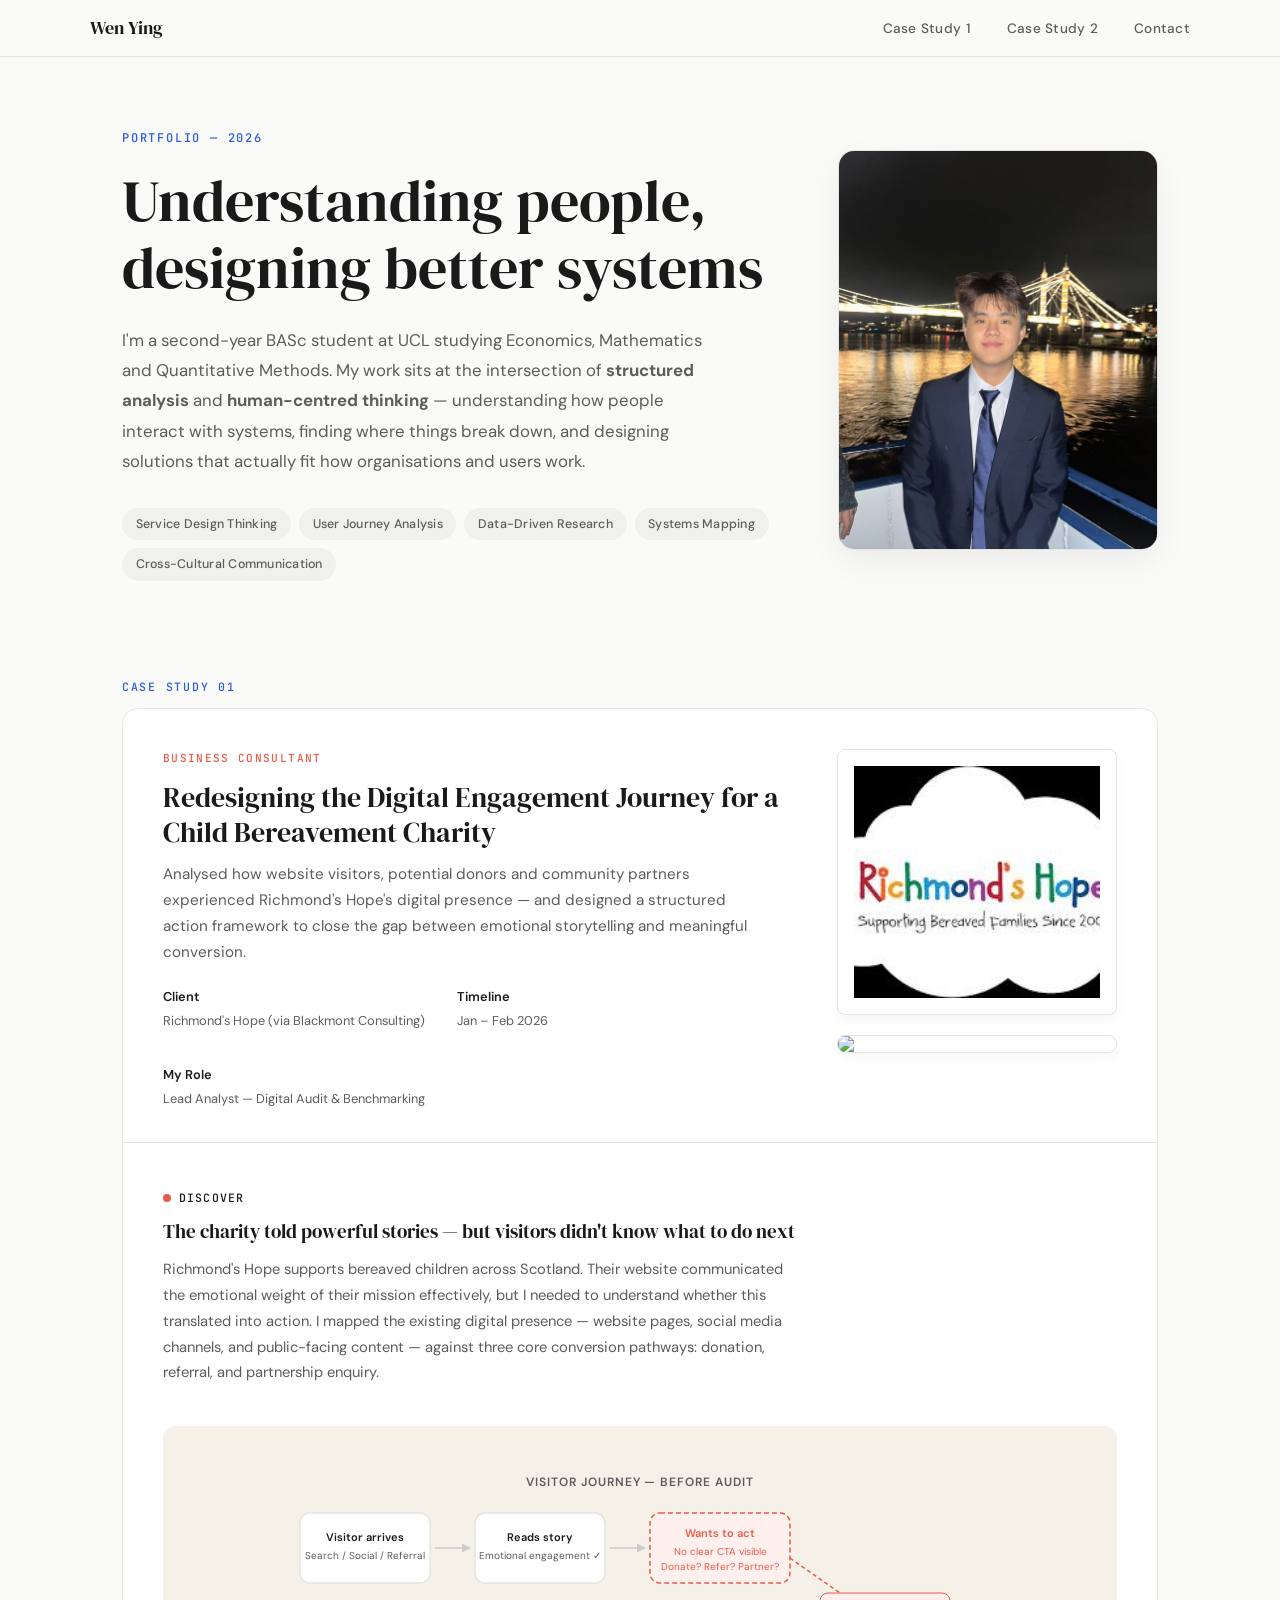
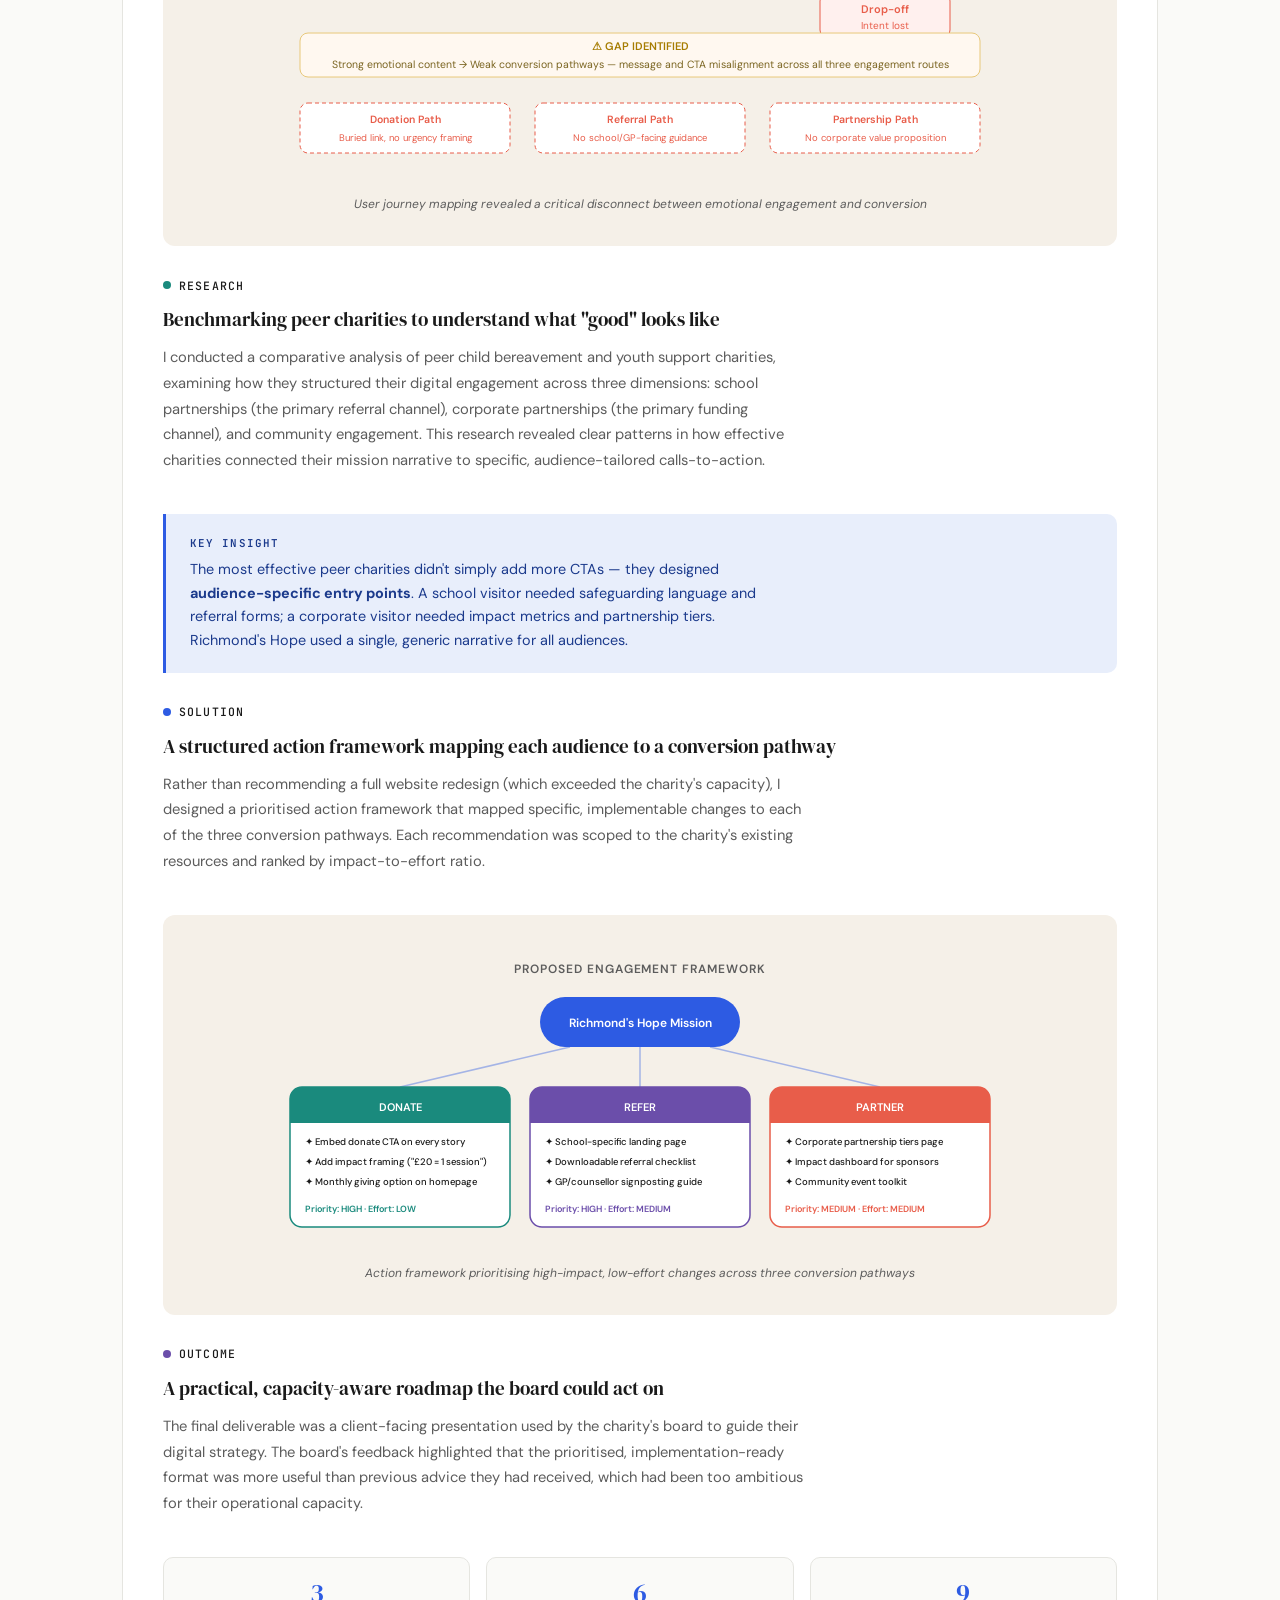
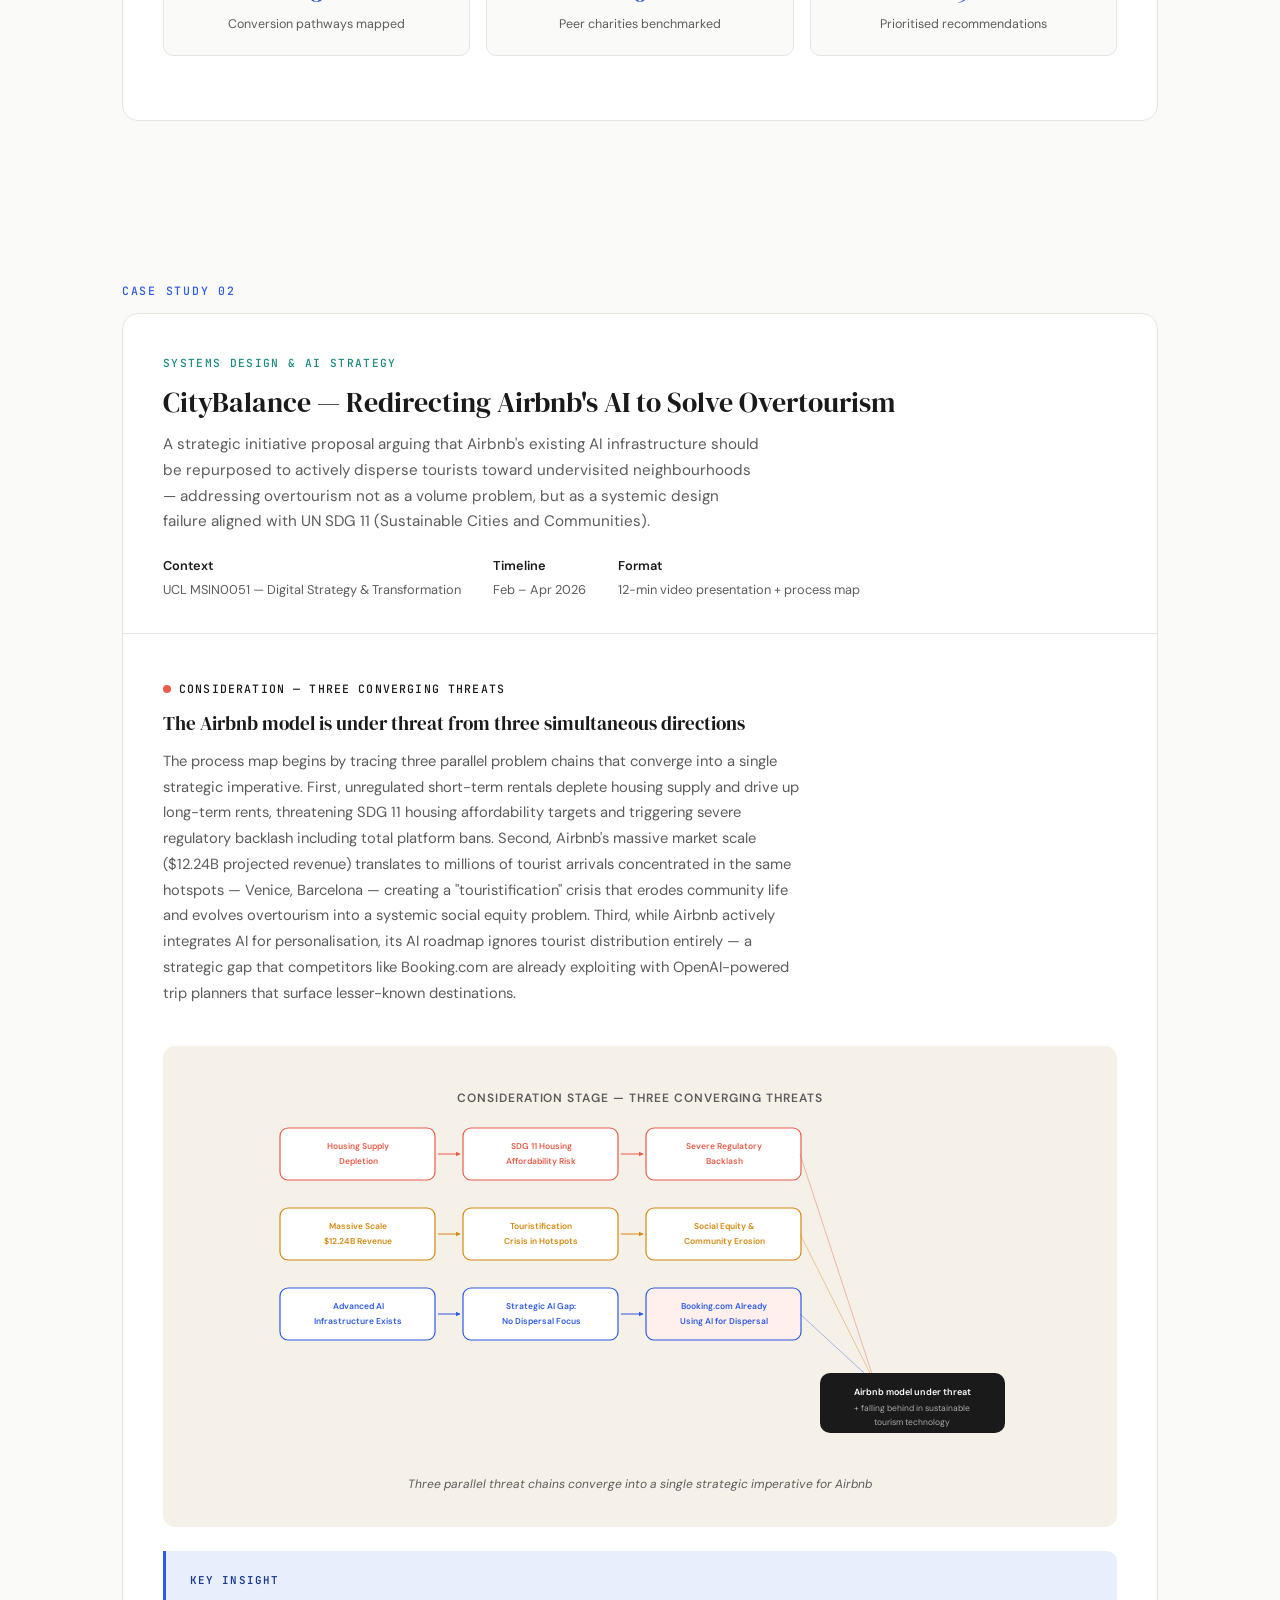
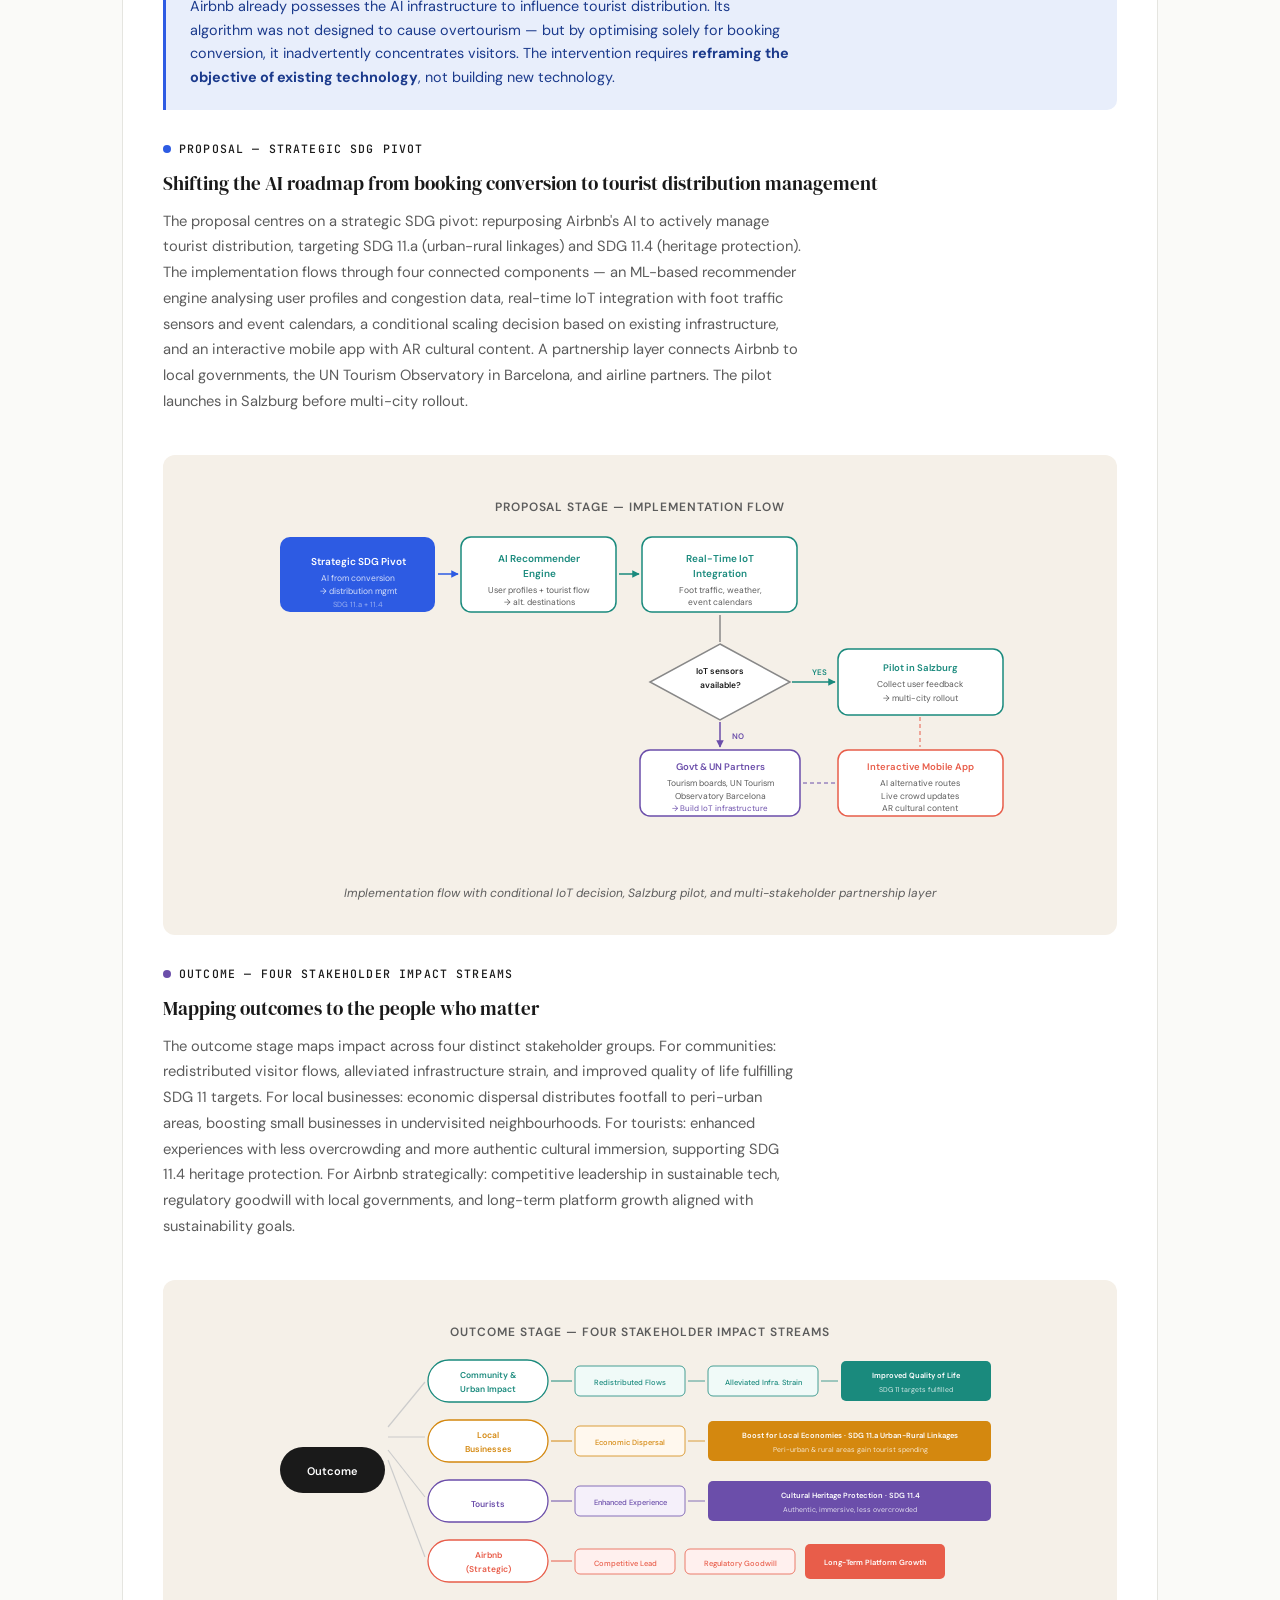
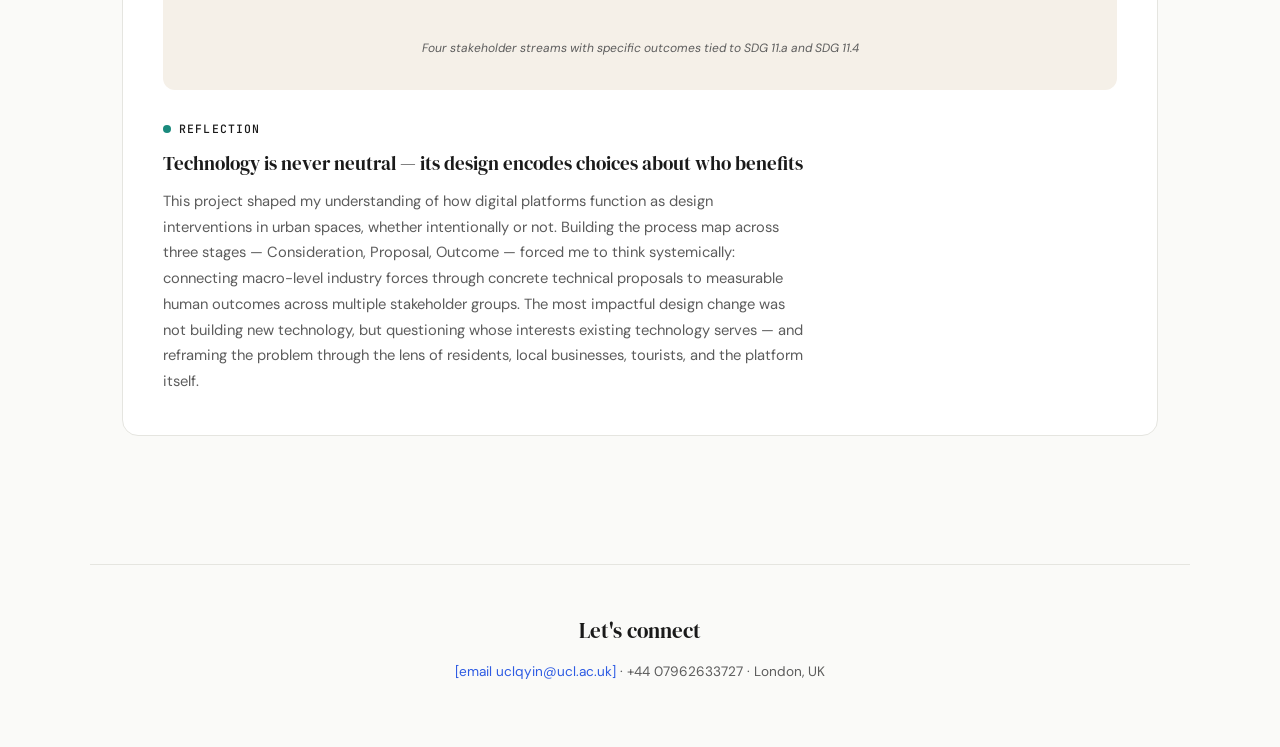
==== commit 9aad96cf: "Update index.html" ====
--- a/index.html
+++ b/index.html
@@ -360,7 +360,7 @@
 
         <div class="project-header-images">
           <img src="download.jpg" alt="Richmond's Hope Logo" class="img-logo">
-          <img src="Linkedin Image Blackmont Recruitment.jpg" alt="Blackmont Consulting Banner" class="img-banner">
+          <img src="Linkedin Image Blackmont Recruitment.jpg" ="img-banner">
         </div>
 
       </div>
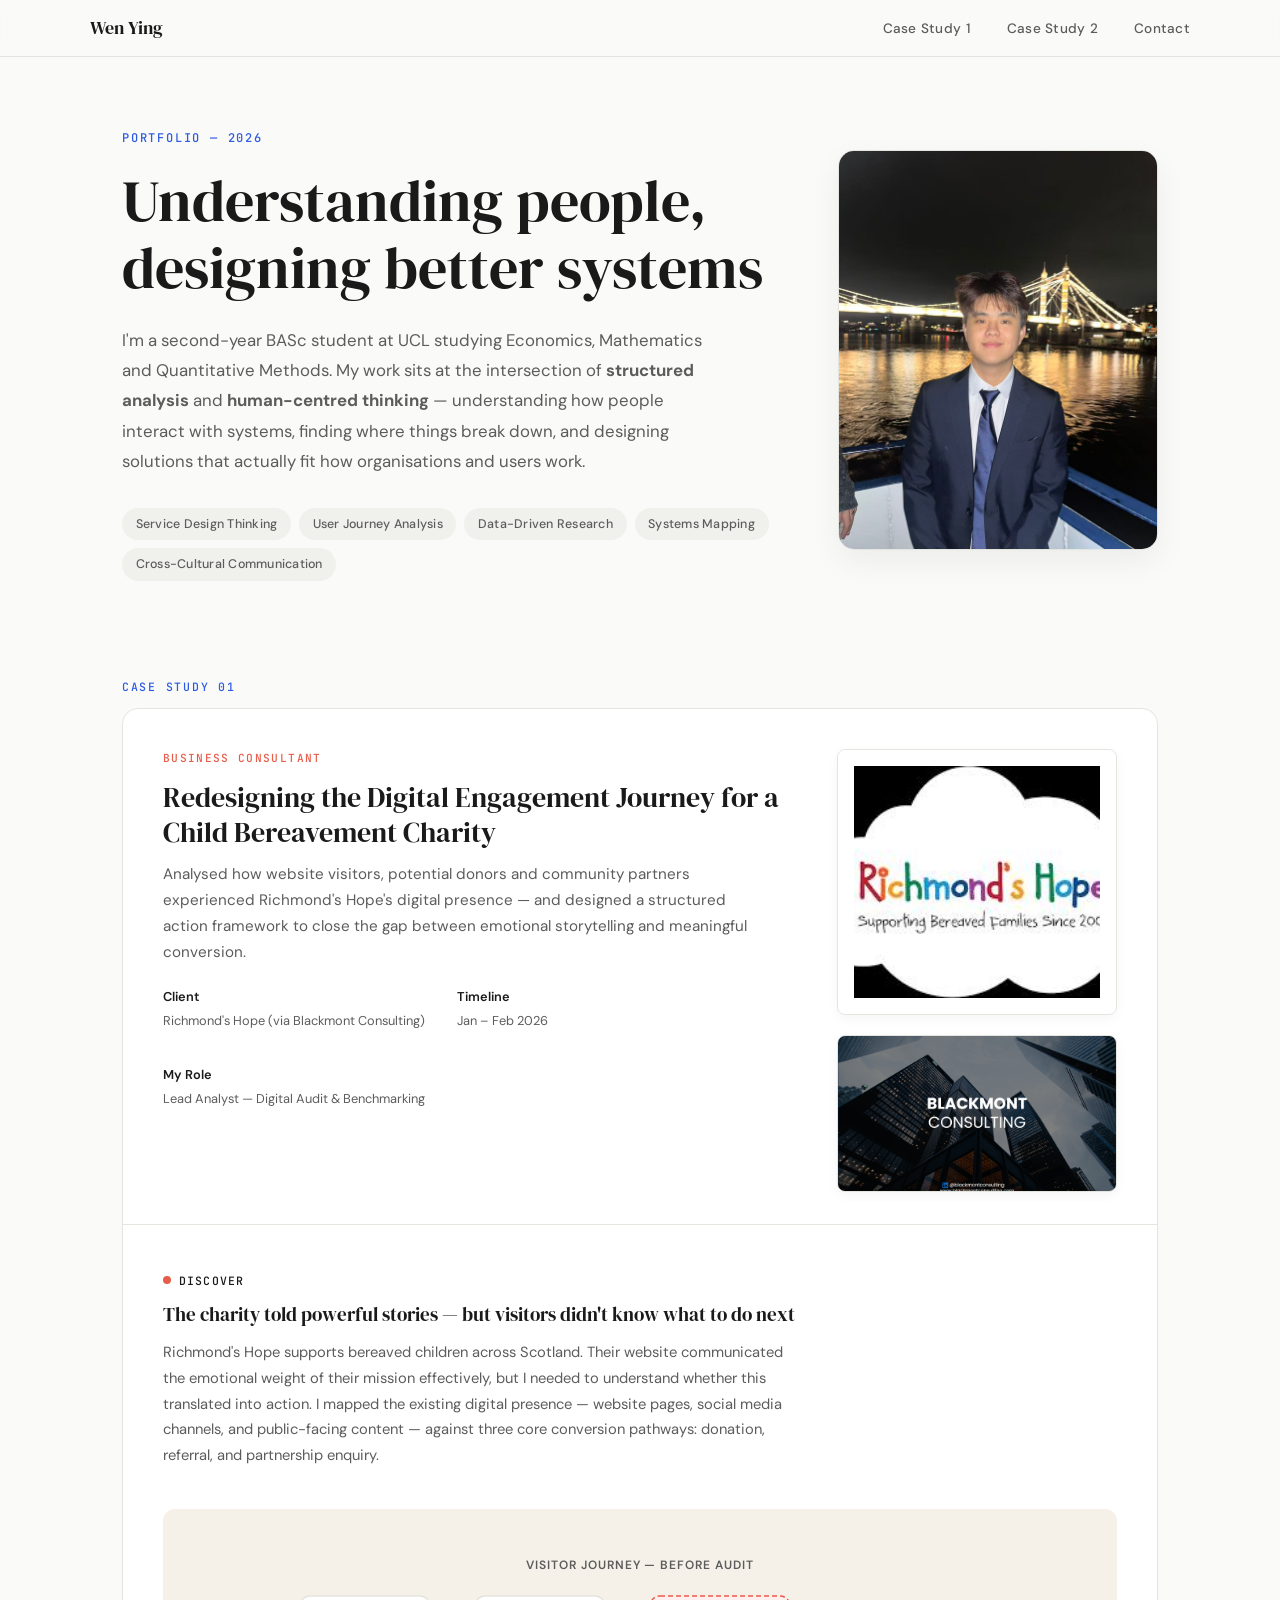
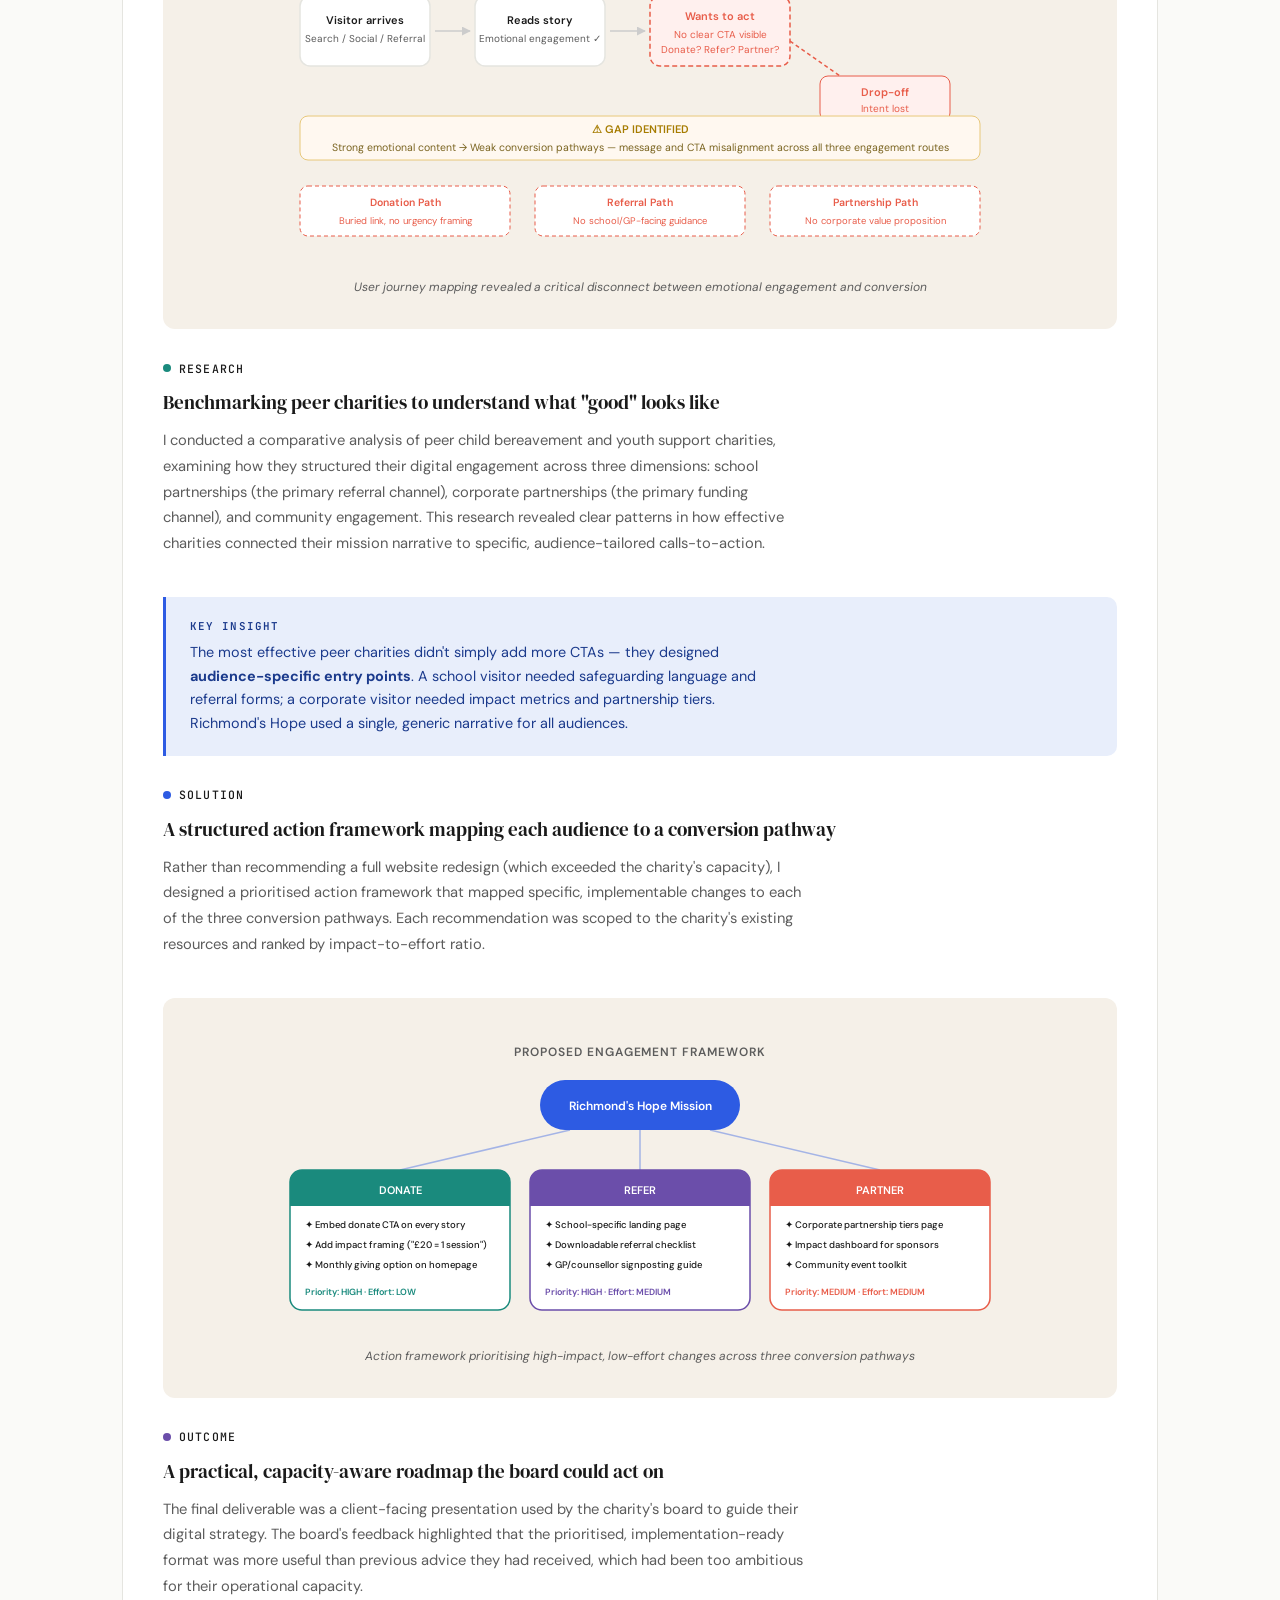
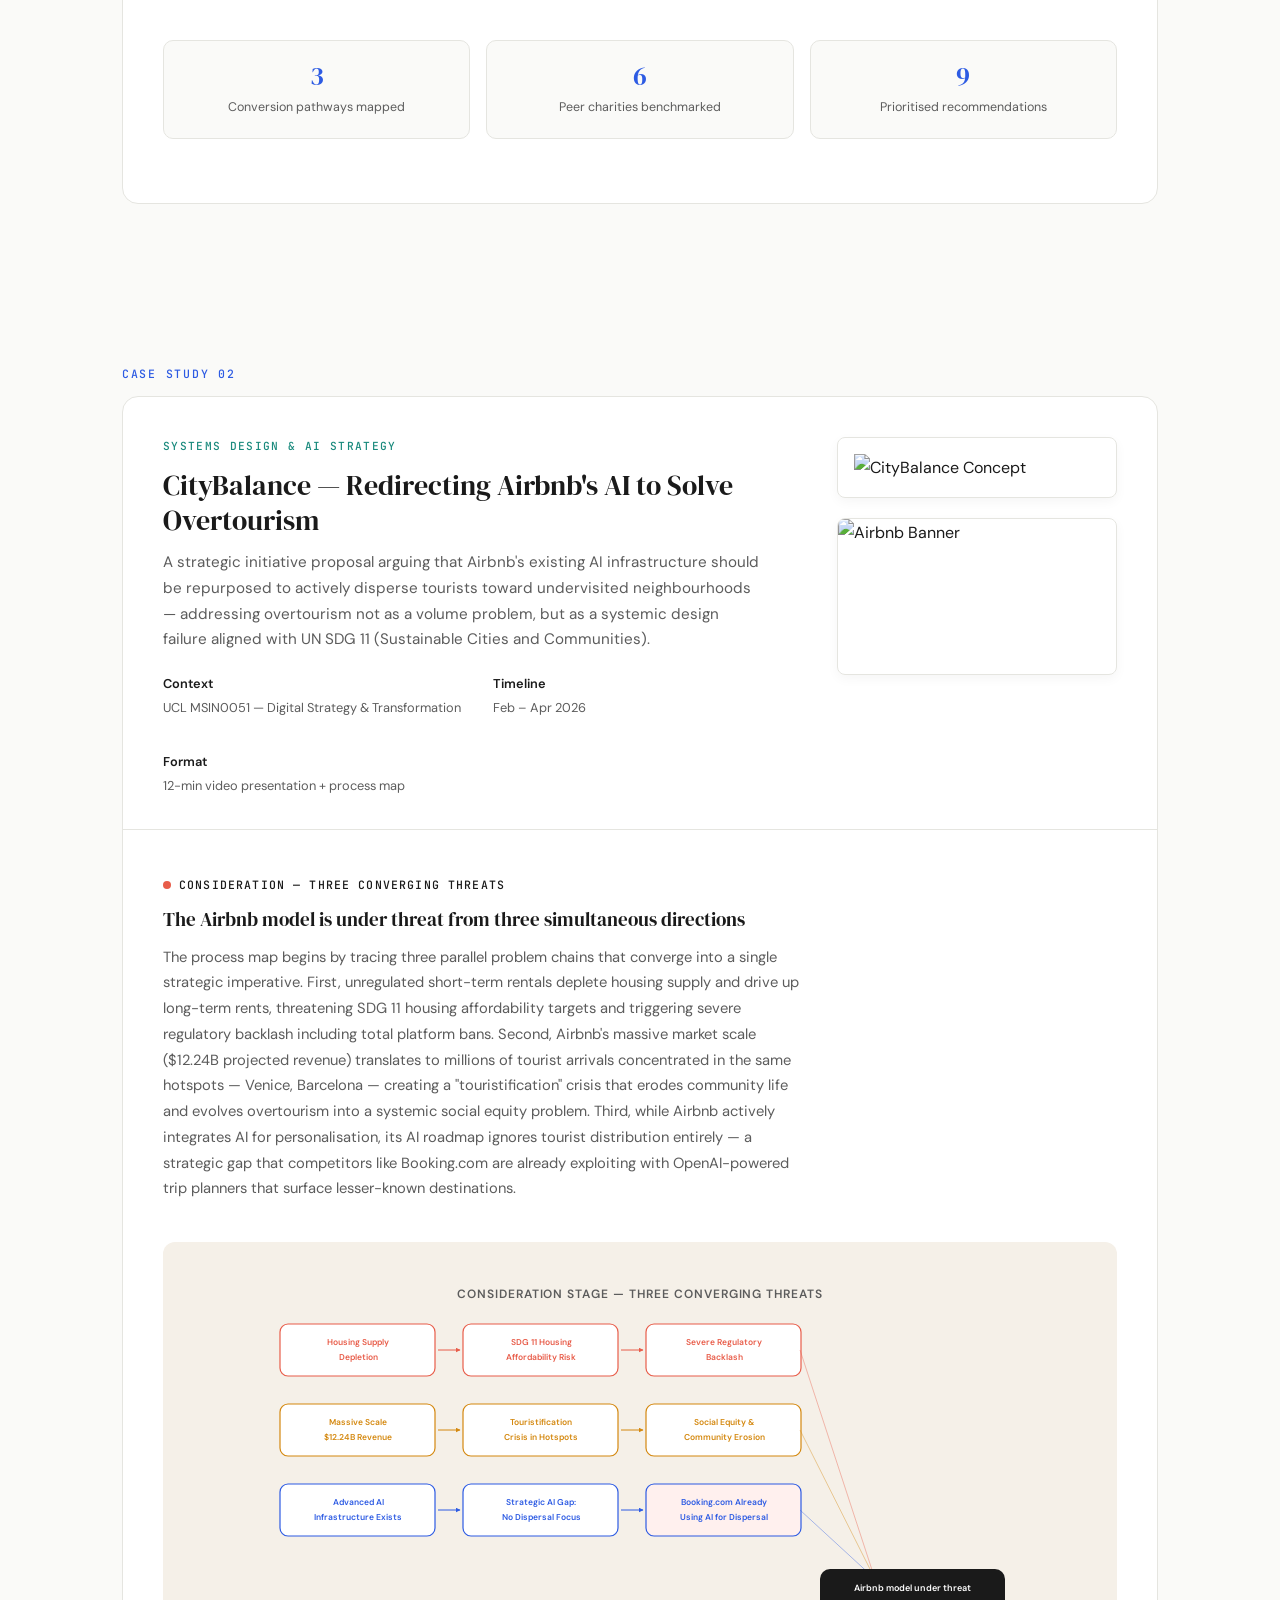
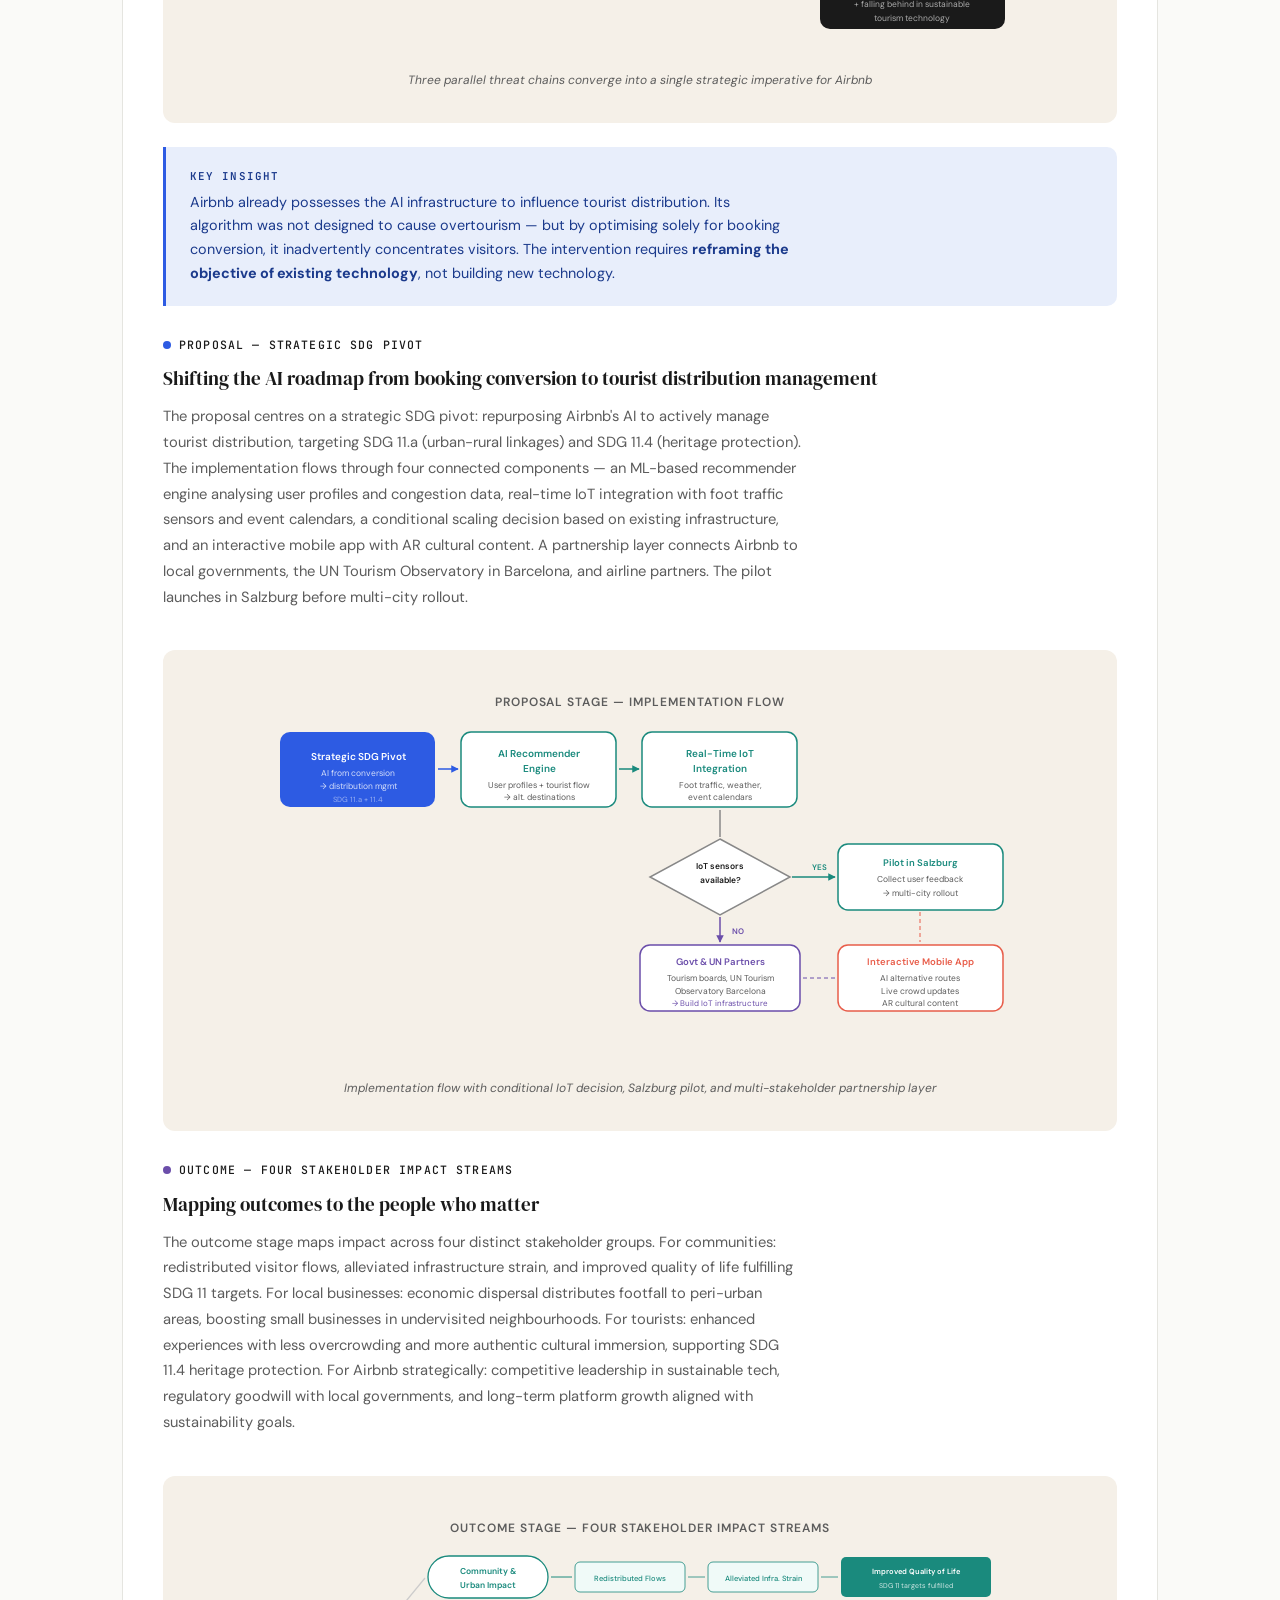
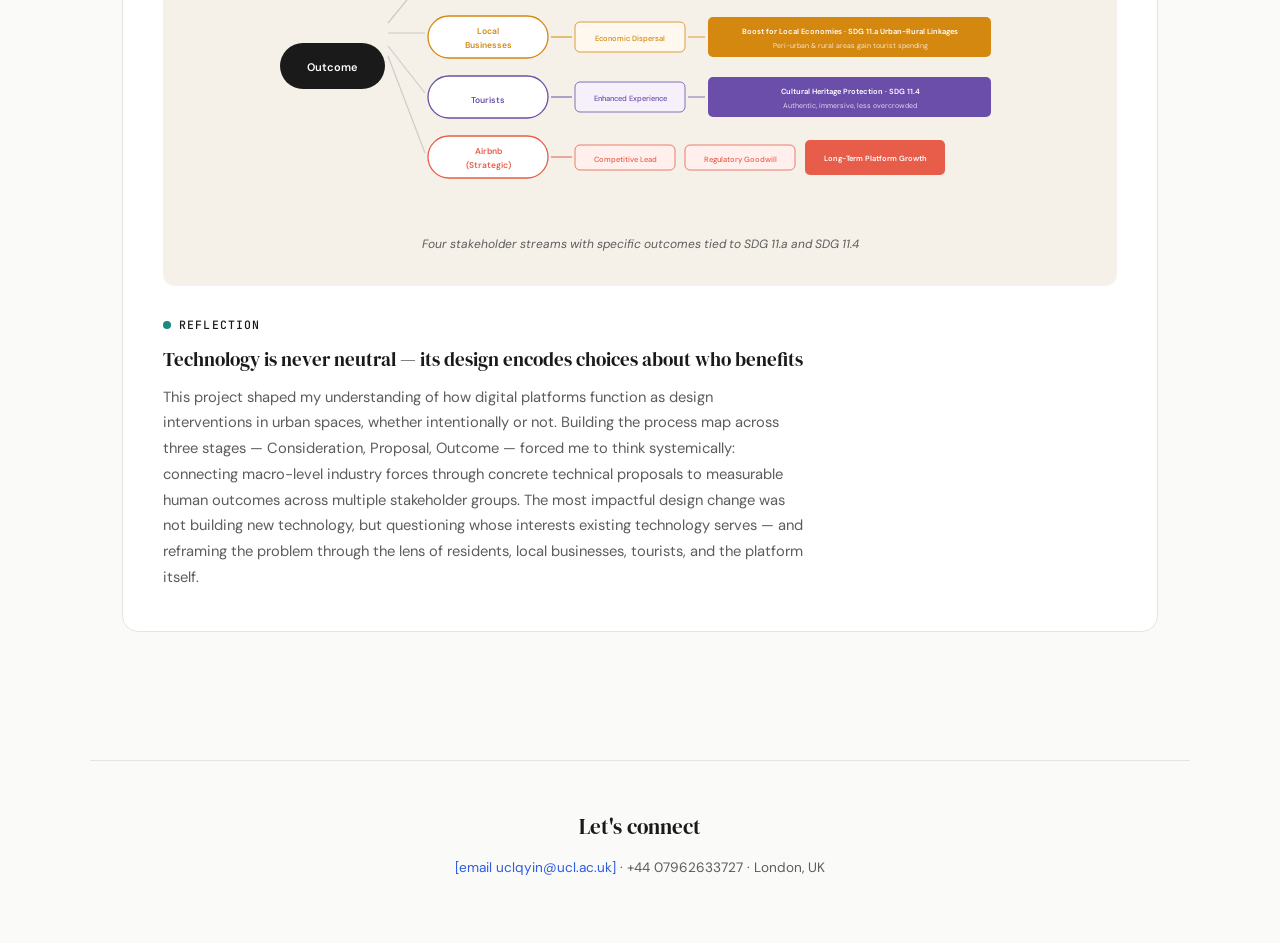
==== commit bab39b57: "Update index.html" ====
--- a/index.html
+++ b/index.html
@@ -140,7 +140,7 @@
   border-bottom:1px solid var(--border);
 }
 
-/* --- NEW CSS FOR PROJECT HEADER LAYOUT --- */
+/* --- PROJECT HEADER LAYOUT --- */
 .project-header-inner {
   display: flex;
   flex-direction: column;
@@ -159,7 +159,7 @@
 .project-header-images {
   flex-shrink: 0;
   width: 100%;
-  max-width: 280px; /* Adjust width of the right column here */
+  max-width: 280px;
   display: flex;
   flex-direction: column;
   gap: 1.25rem;
@@ -360,7 +360,7 @@
 
         <div class="project-header-images">
           <img src="download.jpg" alt="Richmond's Hope Logo" class="img-logo">
-          <img src="Linkedin Image Blackmont Recruitment.jpg" ="img-banner">
+          <img src="Linkedin%20Image%20Blackmont%20Recruitment.PNG" alt="Blackmont Consulting Banner" class="img-banner">
         </div>
 
       </div>
@@ -523,17 +523,29 @@
   <div class="section-label">Case Study 02</div>
   <div class="project-card">
     <div class="project-header">
-      <div class="overline" style="color:var(--teal);">Systems Design &amp; AI Strategy</div>
-      <h2>CityBalance — Redirecting Airbnb's AI to Solve Overtourism</h2>
-      <p class="desc">
-        A strategic initiative proposal arguing that Airbnb's existing AI infrastructure should be repurposed
-        to actively disperse tourists toward undervisited neighbourhoods — addressing overtourism not as a volume
-        problem, but as a systemic design failure aligned with UN SDG 11 (Sustainable Cities and Communities).
-      </p>
-      <div class="project-meta">
-        <div class="meta-item"><span class="meta-label">Context</span><span class="meta-value">UCL MSIN0051 — Digital Strategy &amp; Transformation</span></div>
-        <div class="meta-item"><span class="meta-label">Timeline</span><span class="meta-value">Feb – Apr 2026</span></div>
-        <div class="meta-item"><span class="meta-label">Format</span><span class="meta-value">12-min video presentation + process map</span></div>
+      
+      <div class="project-header-inner">
+        
+        <div class="project-header-content">
+          <div class="overline" style="color:var(--teal);">Systems Design &amp; AI Strategy</div>
+          <h2>CityBalance — Redirecting Airbnb's AI to Solve Overtourism</h2>
+          <p class="desc">
+            A strategic initiative proposal arguing that Airbnb's existing AI infrastructure should be repurposed
+            to actively disperse tourists toward undervisited neighbourhoods — addressing overtourism not as a volume
+            problem, but as a systemic design failure aligned with UN SDG 11 (Sustainable Cities and Communities).
+          </p>
+          <div class="project-meta">
+            <div class="meta-item"><span class="meta-label">Context</span><span class="meta-value">UCL MSIN0051 — Digital Strategy &amp; Transformation</span></div>
+            <div class="meta-item"><span class="meta-label">Timeline</span><span class="meta-value">Feb – Apr 2026</span></div>
+            <div class="meta-item"><span class="meta-label">Format</span><span class="meta-value">12-min video presentation + process map</span></div>
+          </div>
+        </div>
+
+        <div class="project-header-images">
+          <img src="citybalance.jpg.png" alt="CityBalance Concept" class="img-logo">
+          <img src="Airbnb_Lockup_Over_Gradient.jpg" alt="Airbnb Banner" class="img-banner">
+        </div>
+
       </div>
     </div>
 
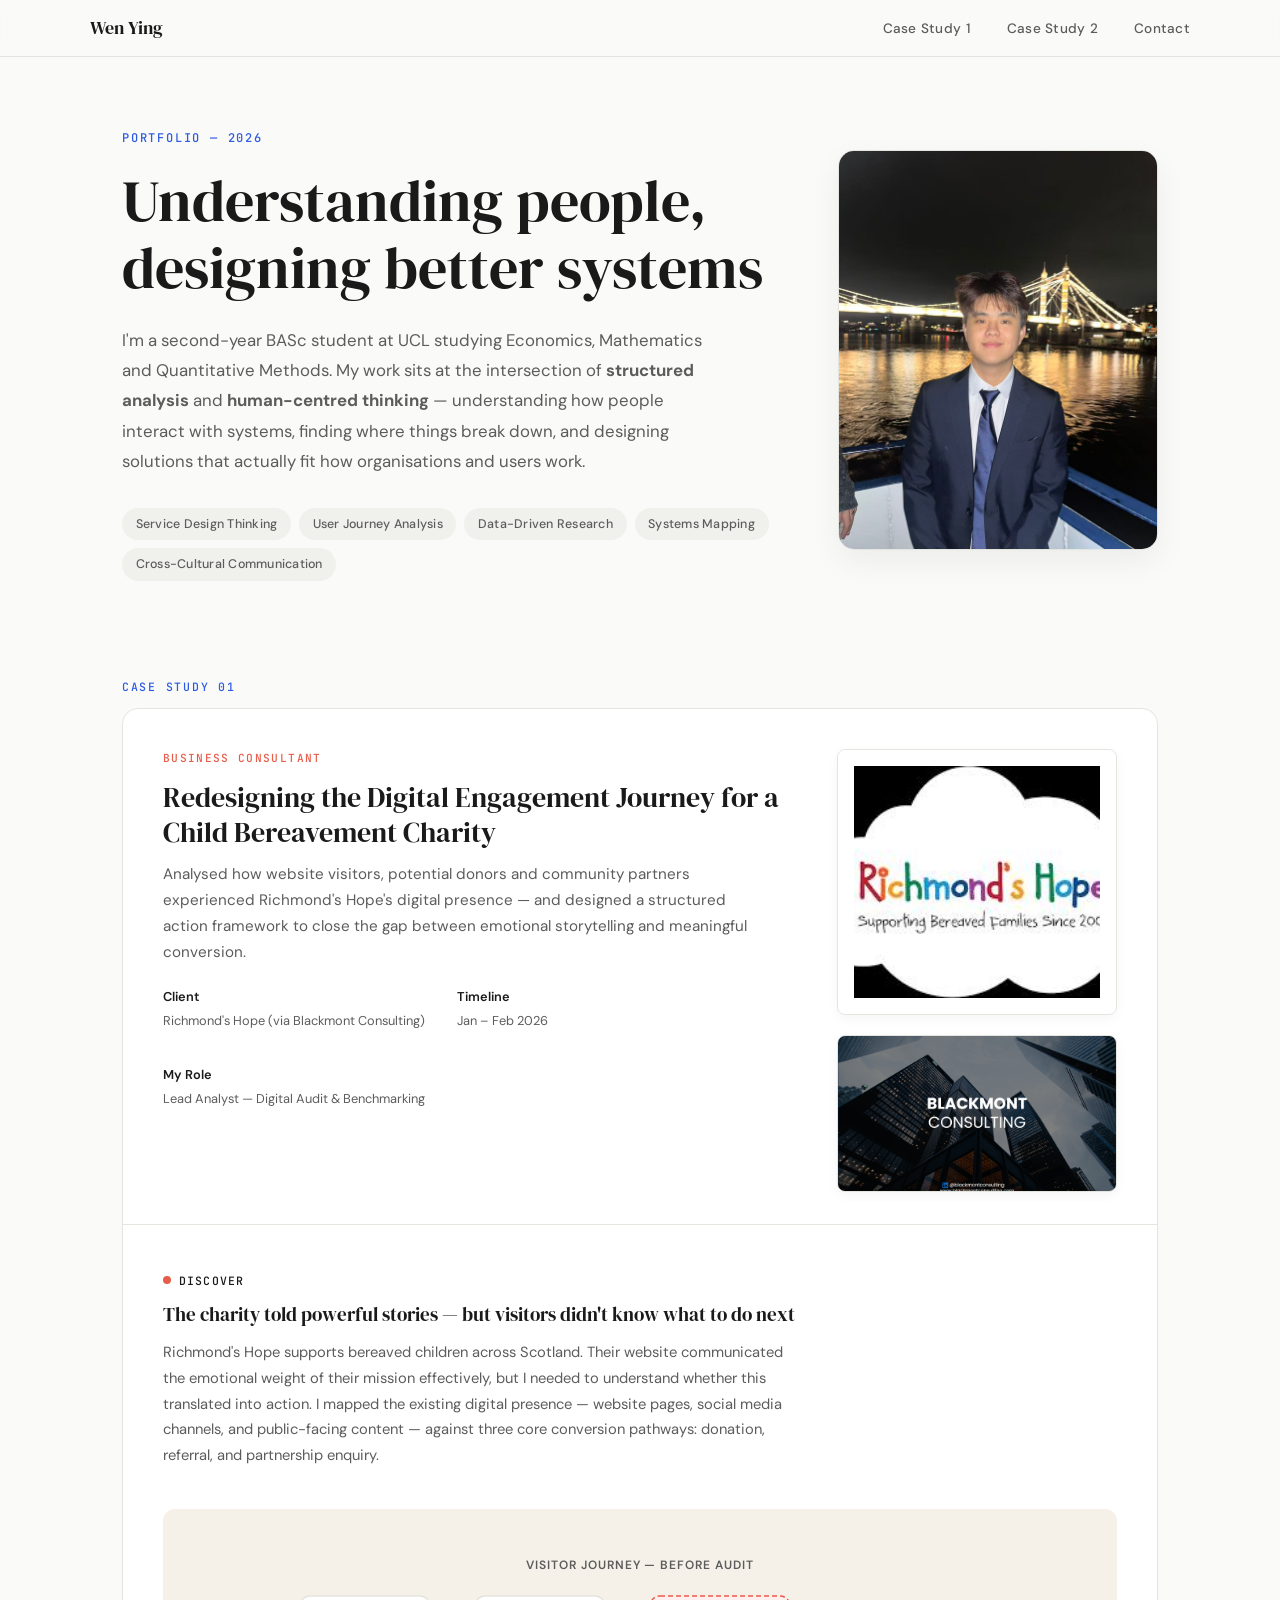
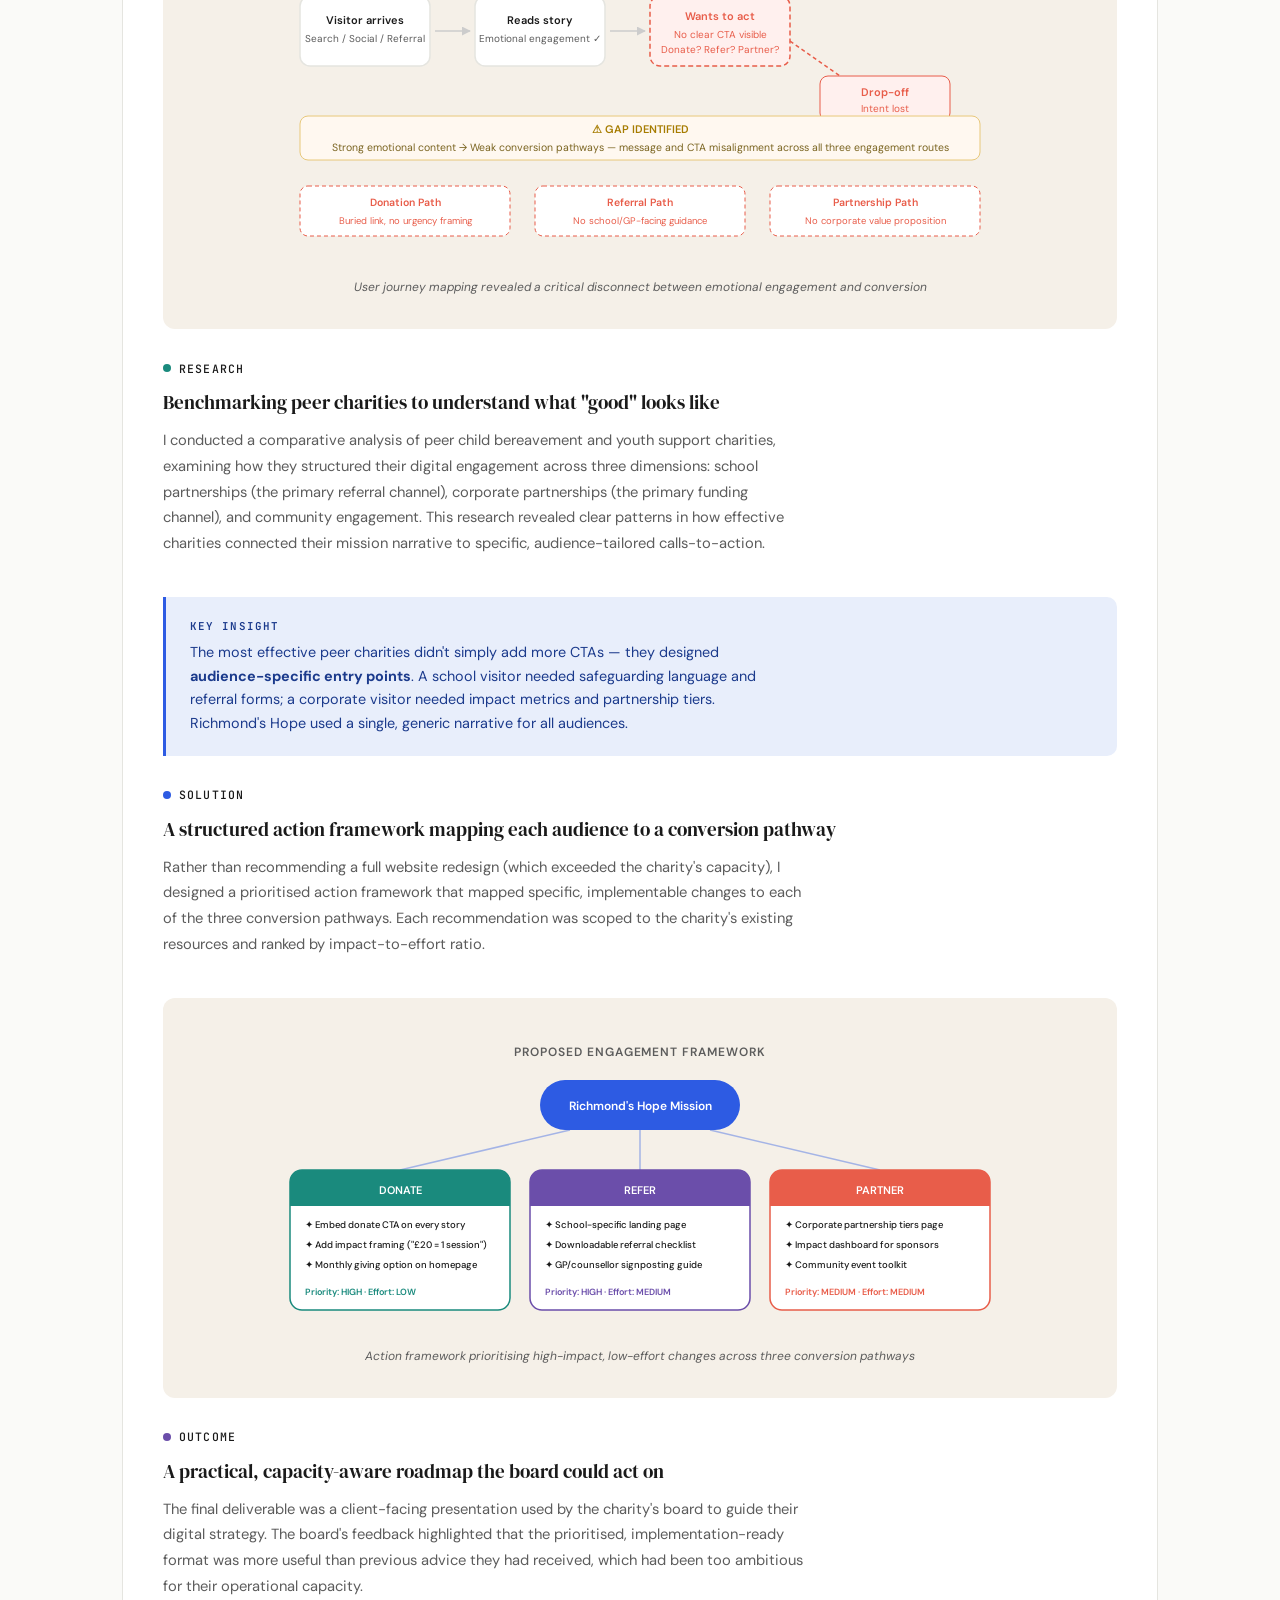
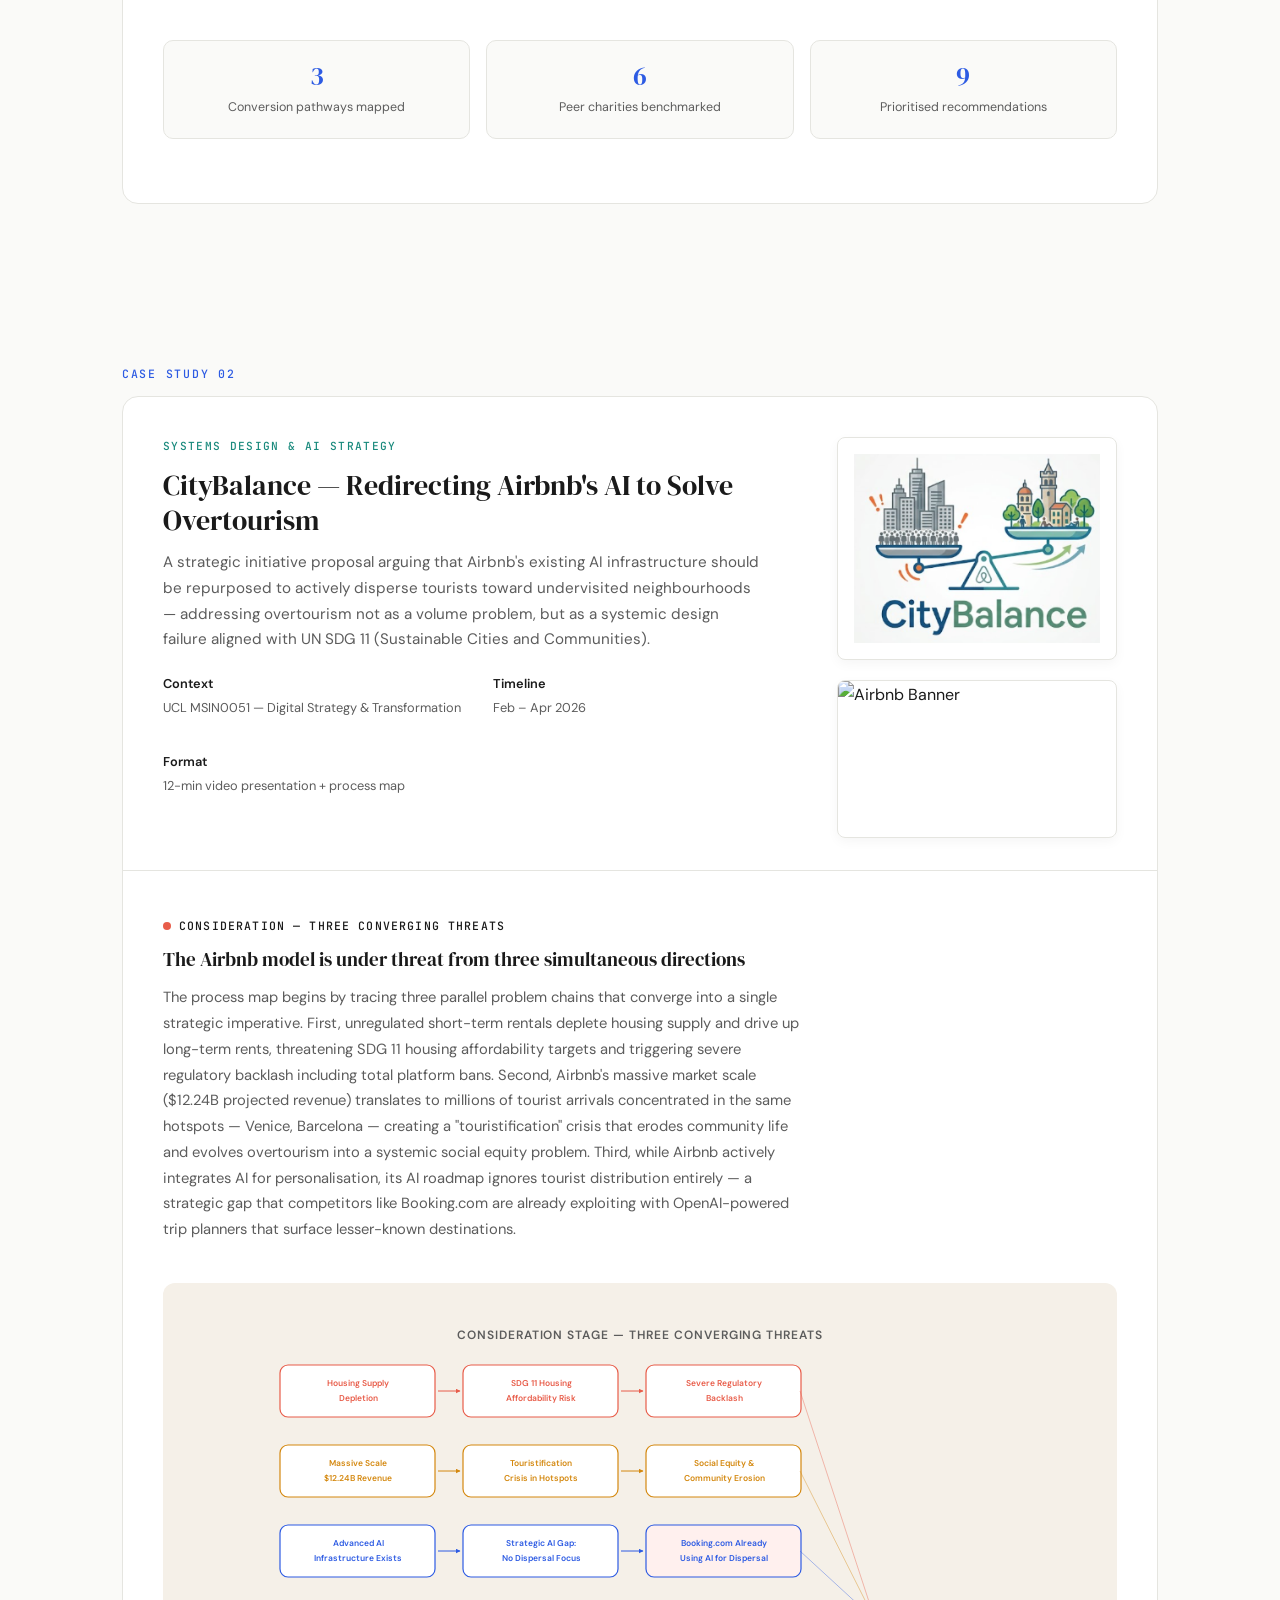
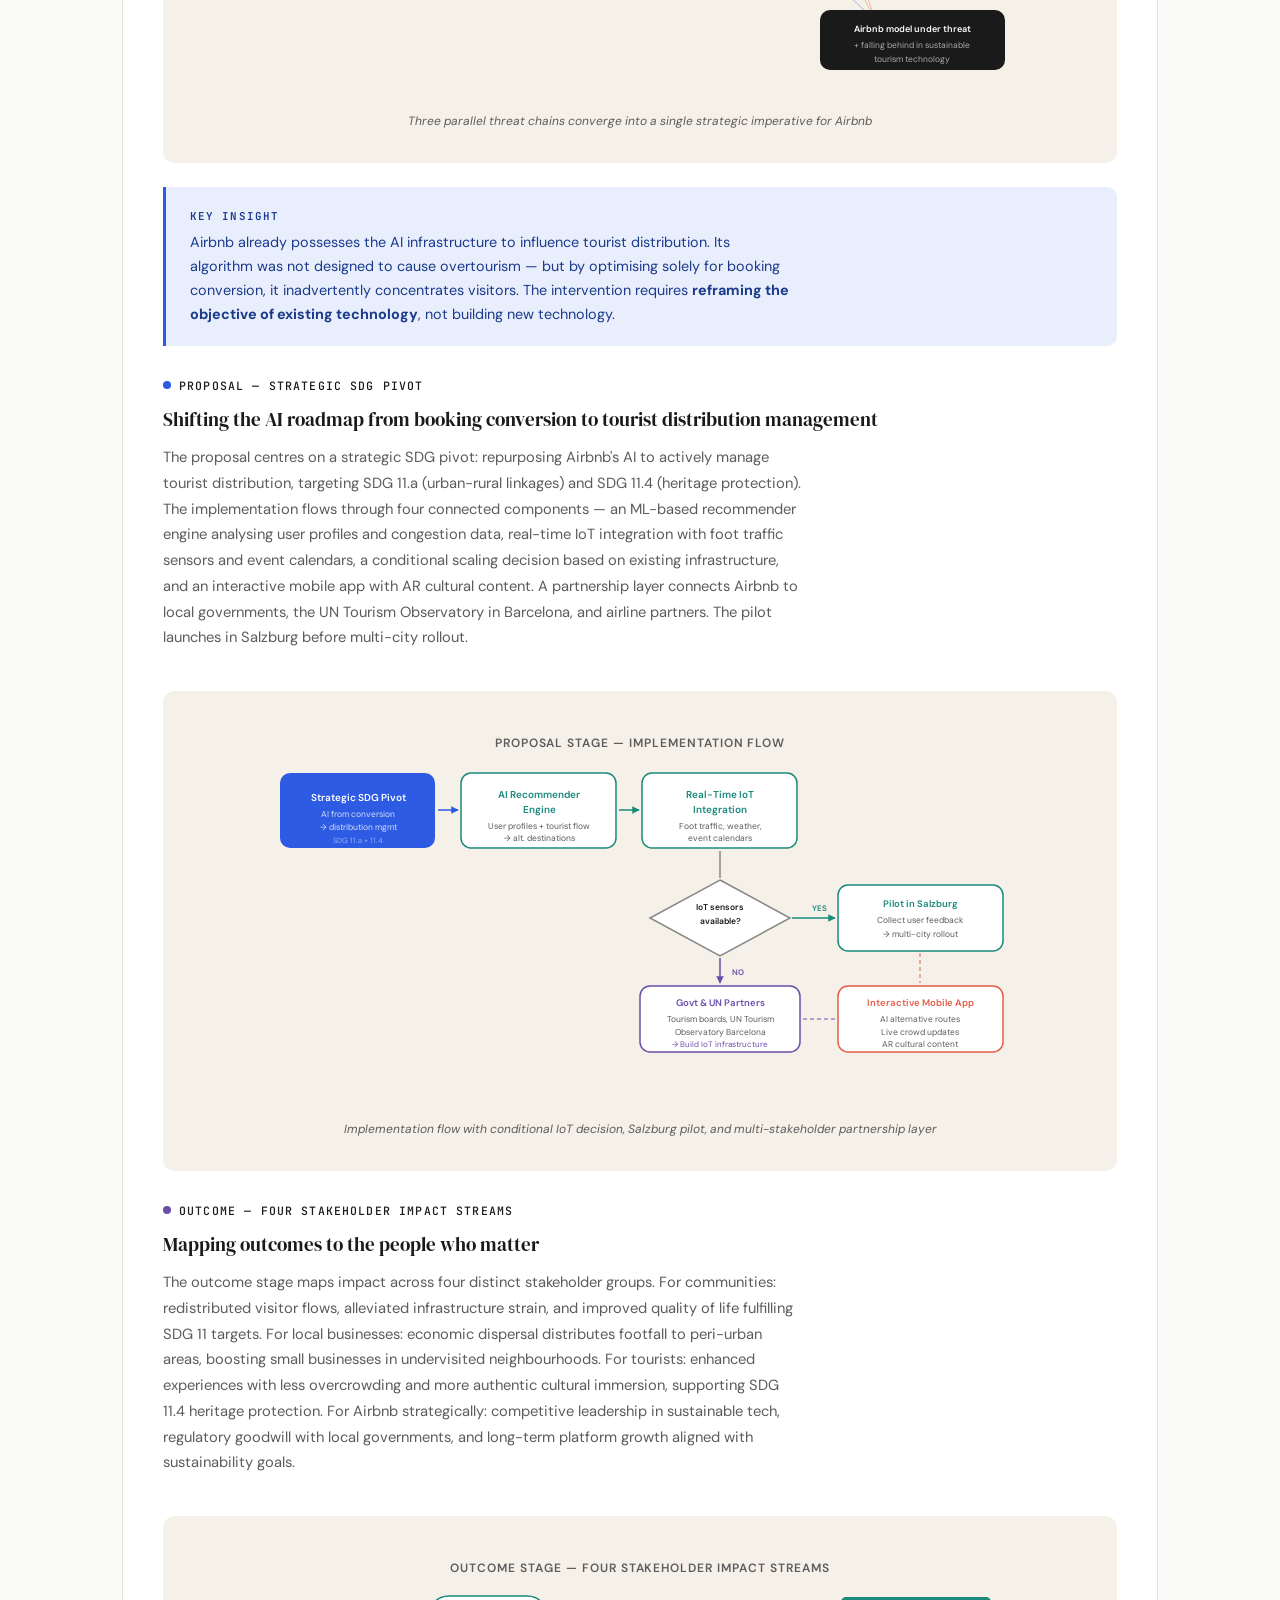
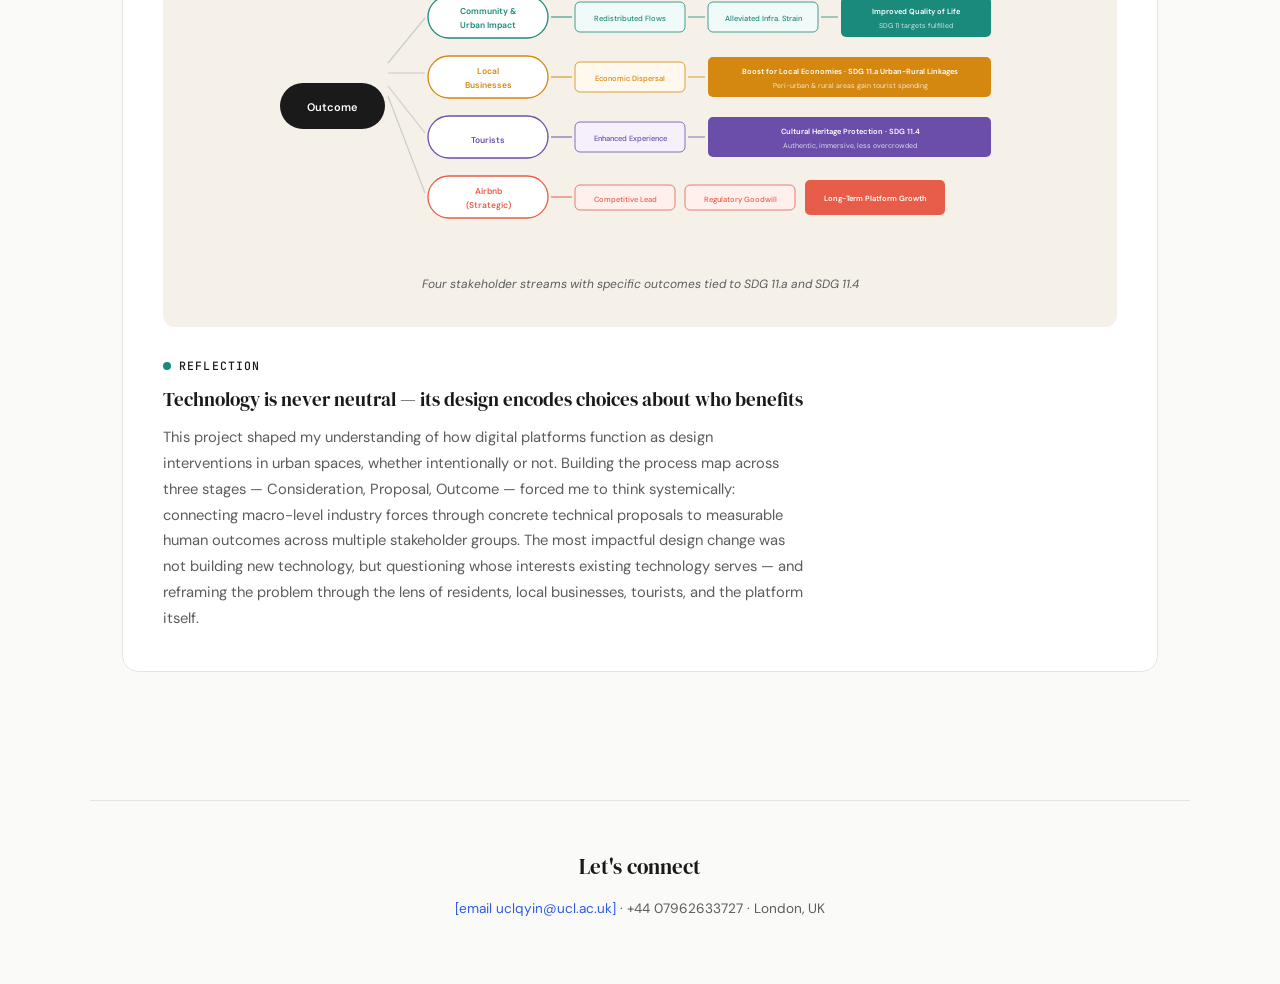
==== commit e93d892a: "Update index.html" ====
--- a/index.html
+++ b/index.html
@@ -543,7 +543,7 @@
 
         <div class="project-header-images">
           <img src="citybalance.jpg.png" alt="CityBalance Concept" class="img-logo">
-          <img src="Airbnb_Lockup_Over_Gradient.jpg" alt="Airbnb Banner" class="img-banner">
+        <img src="Airbnb_Lockup_Over_Gradient.jpg" alt="Airbnb Banner" class="img-banner">
         </div>
 
       </div>
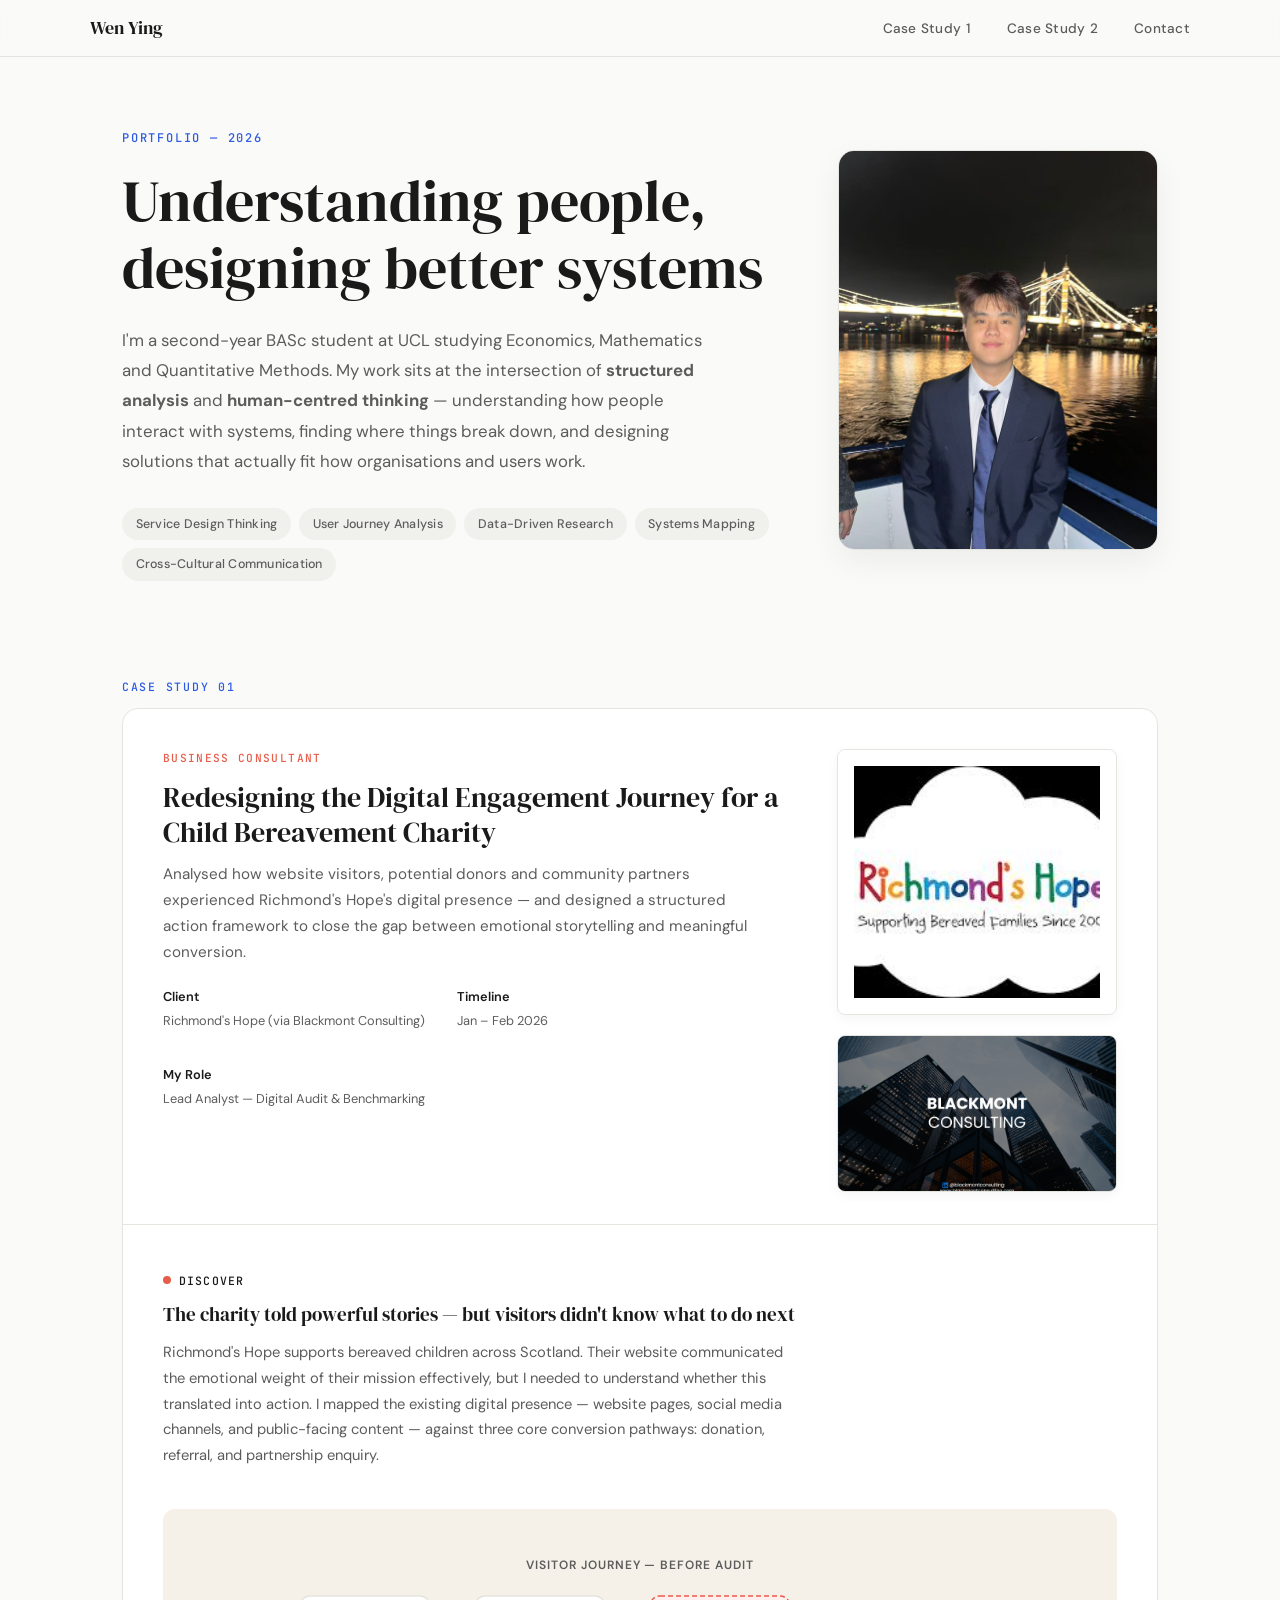
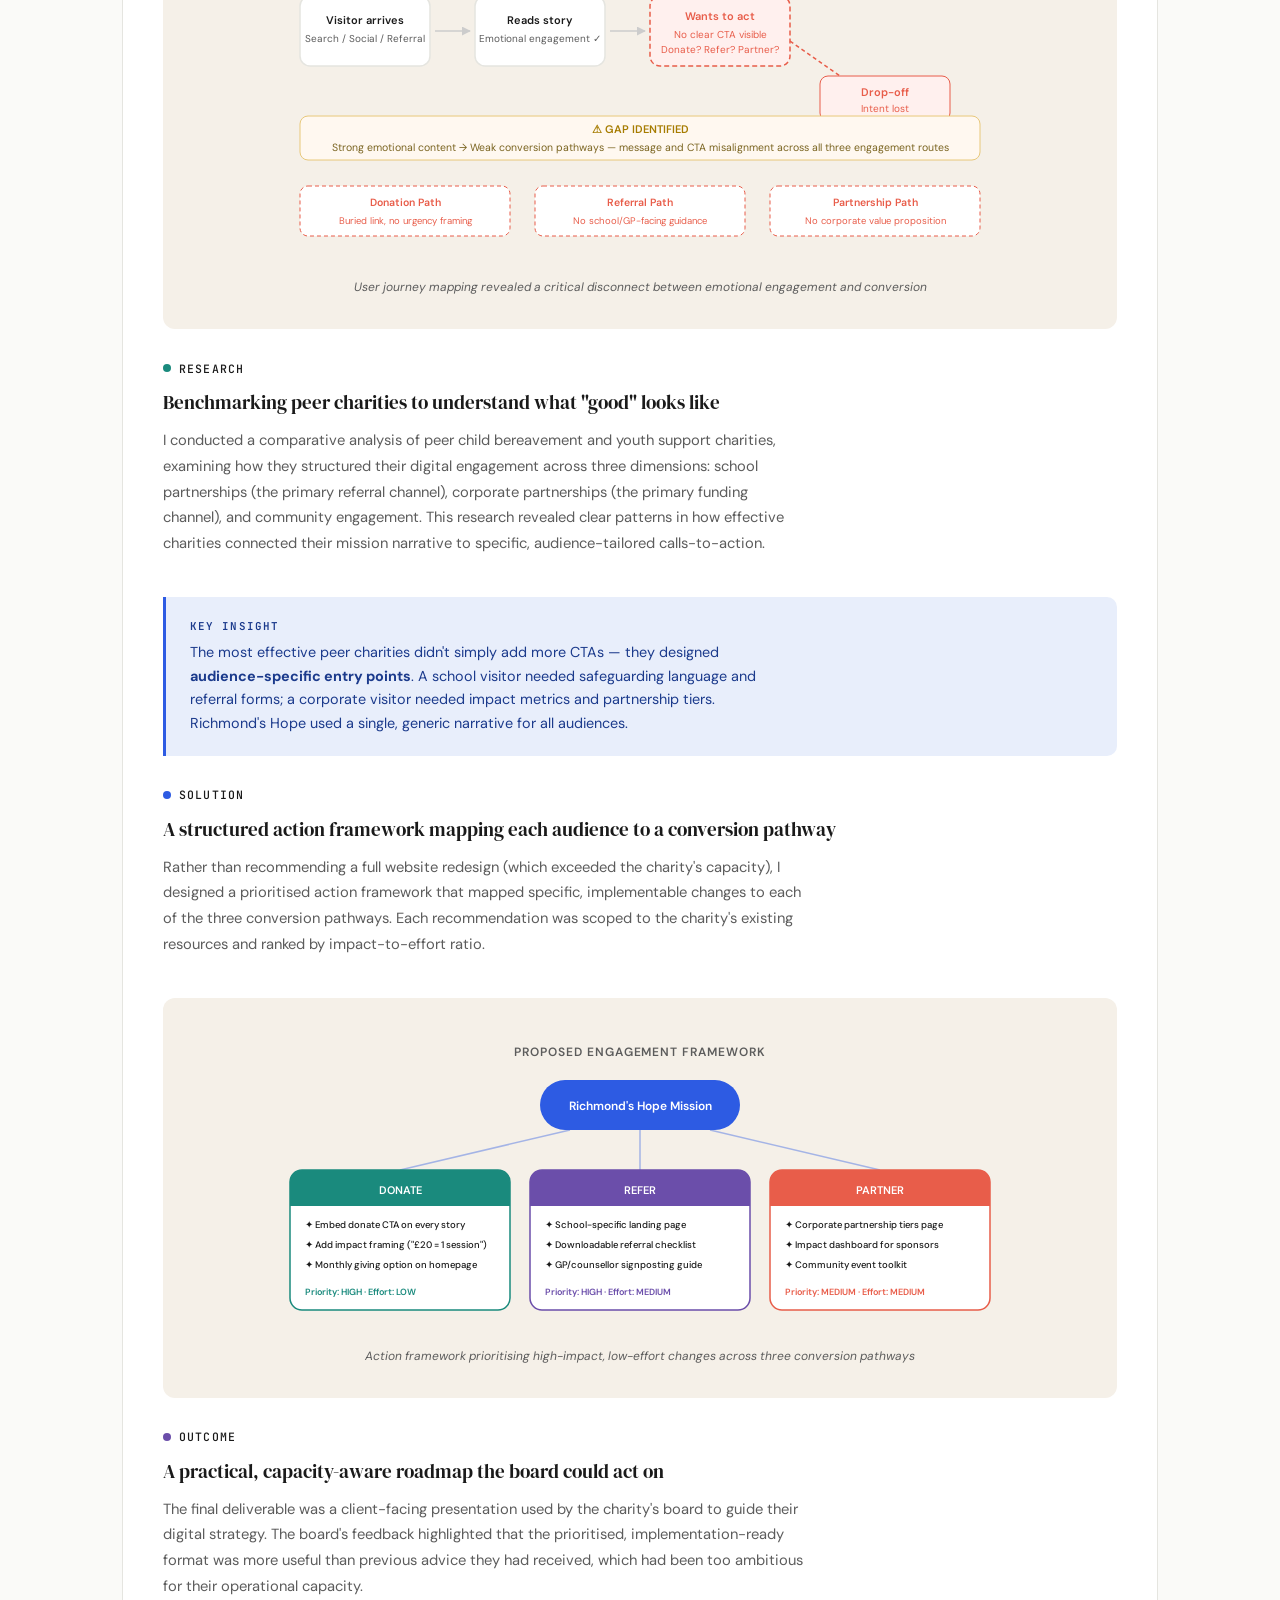
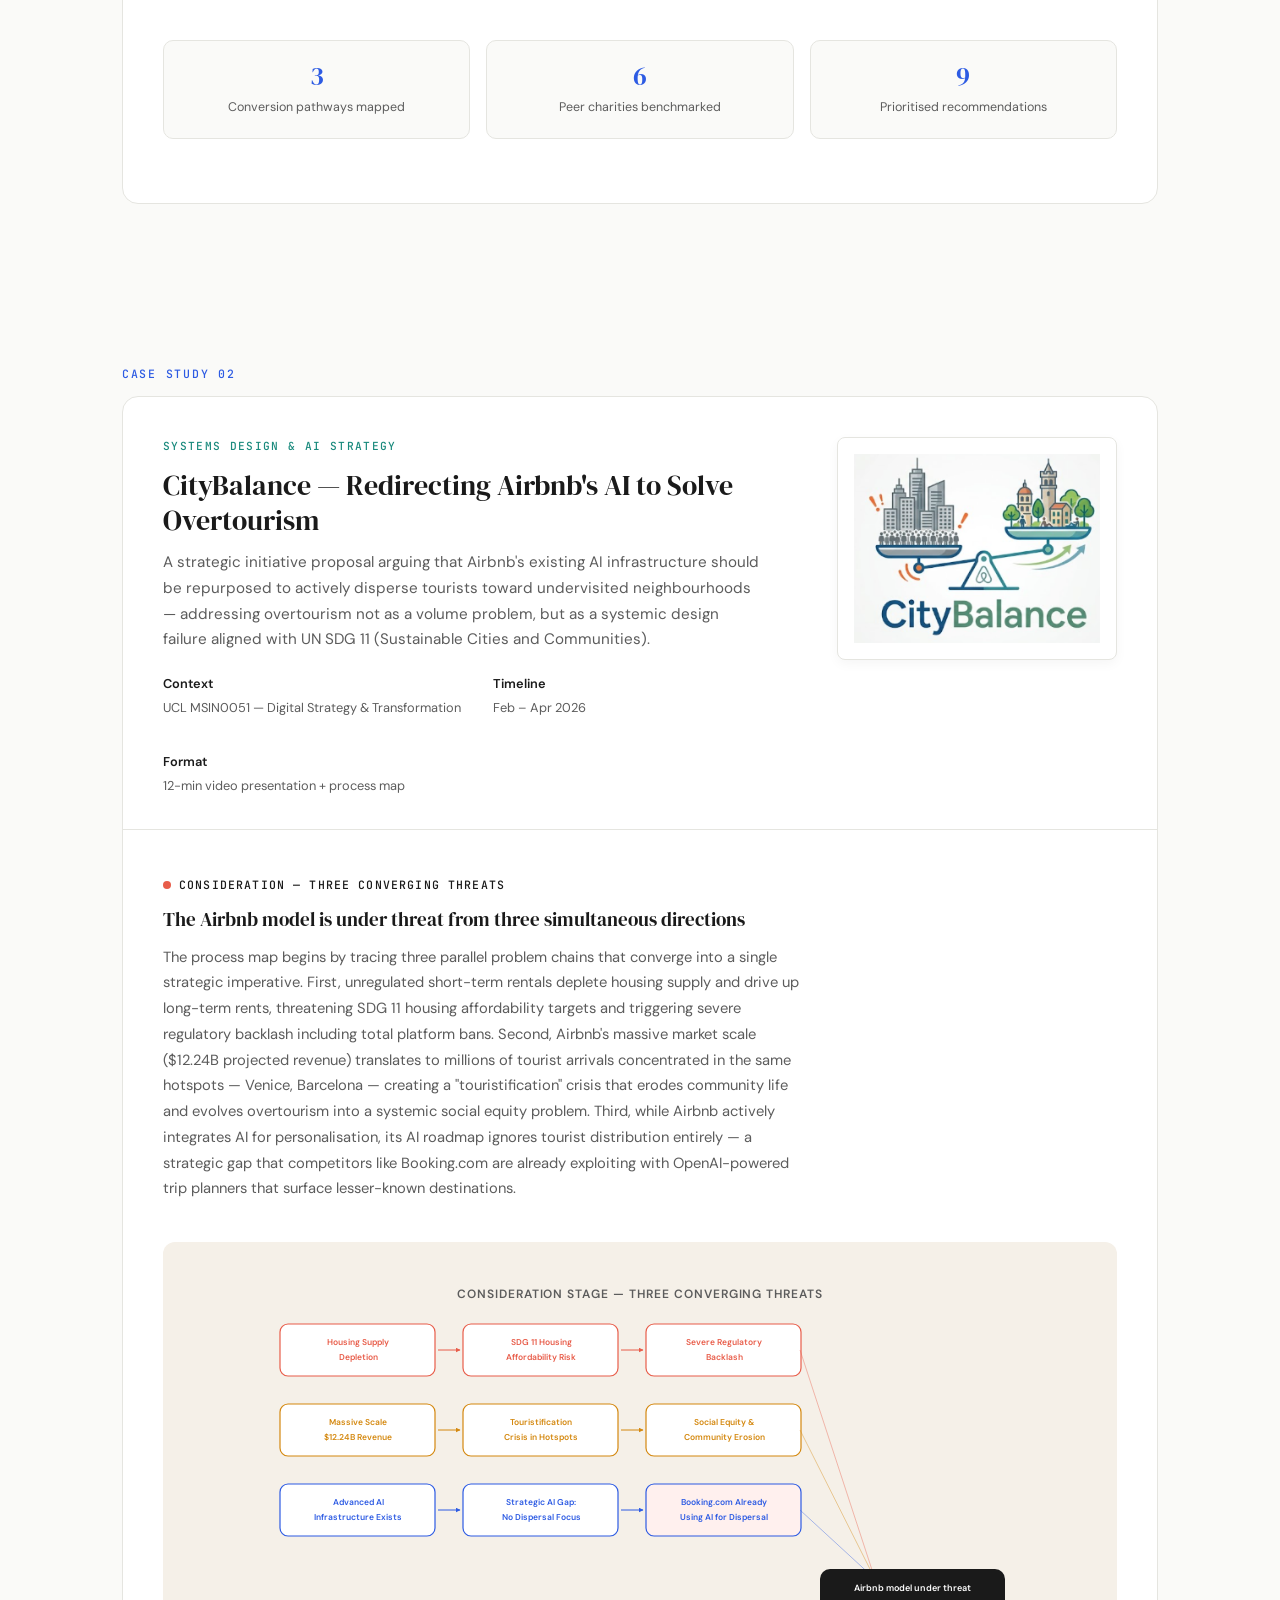
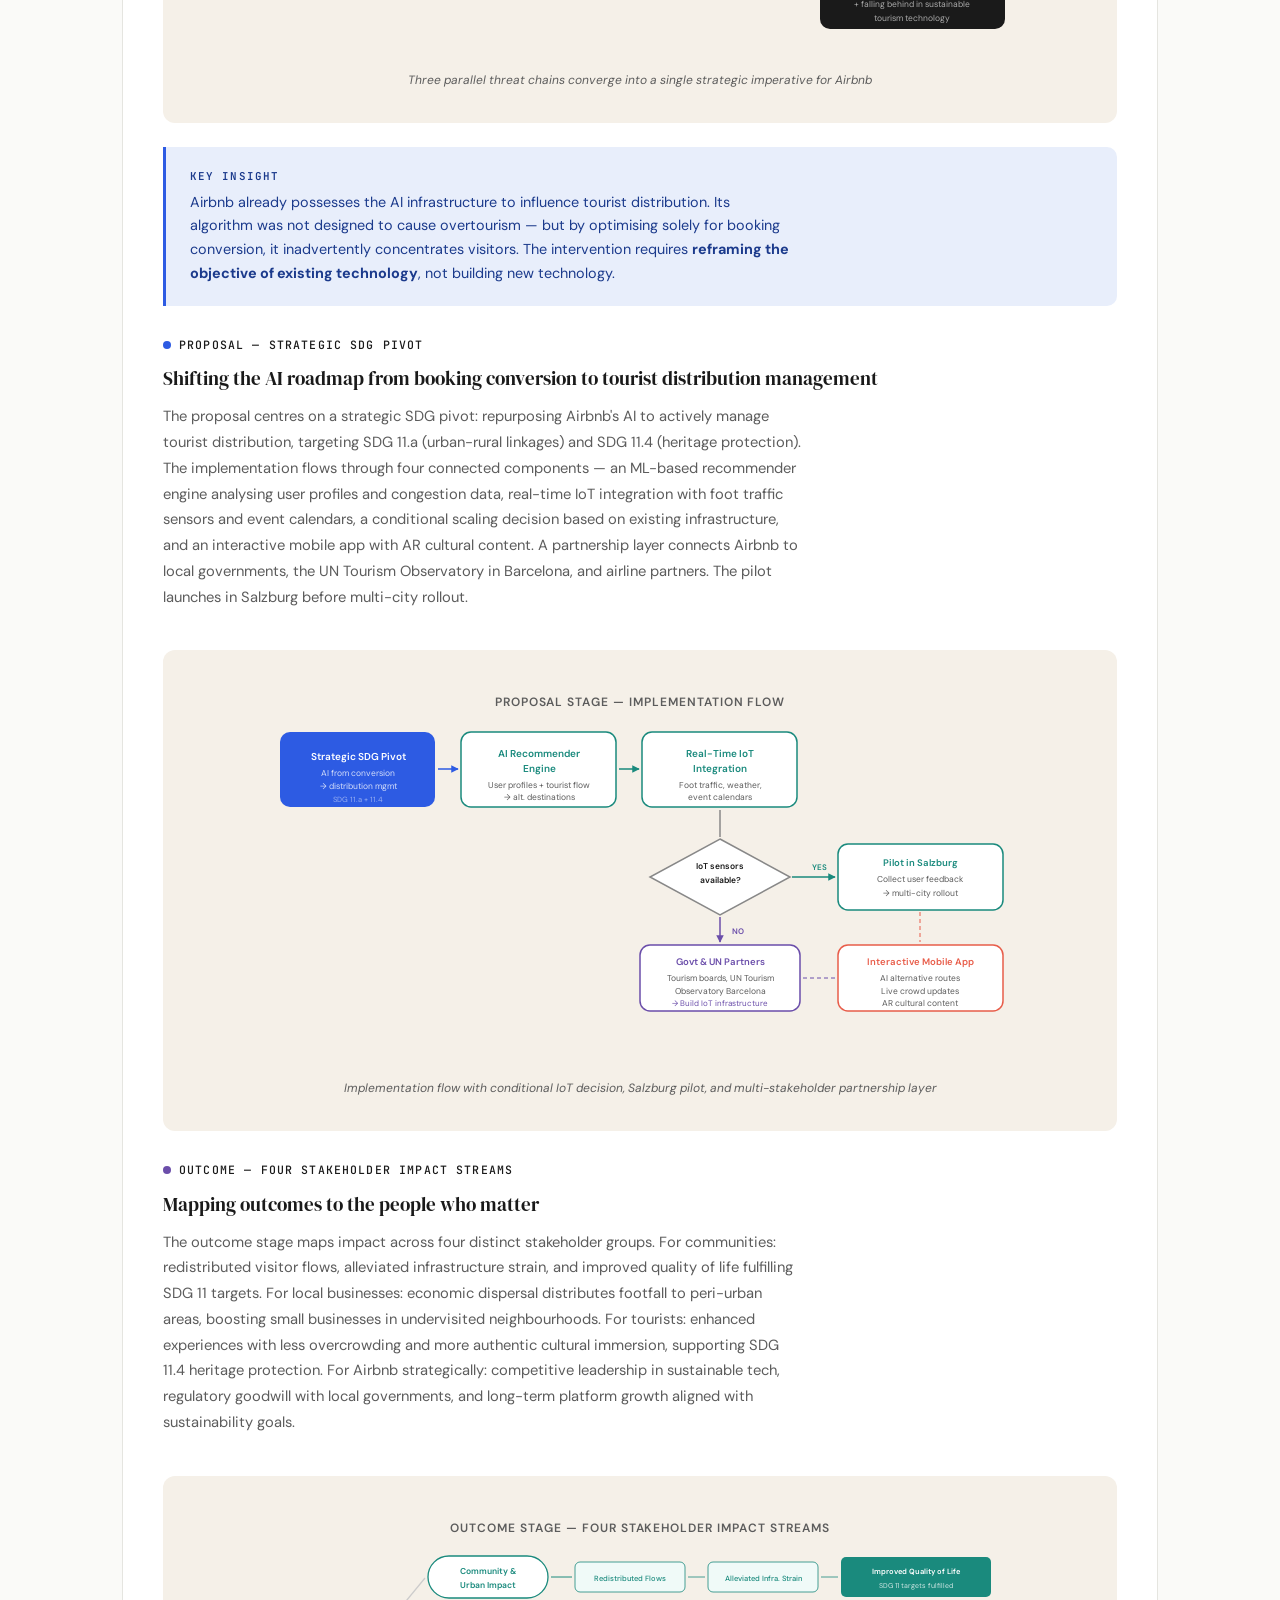
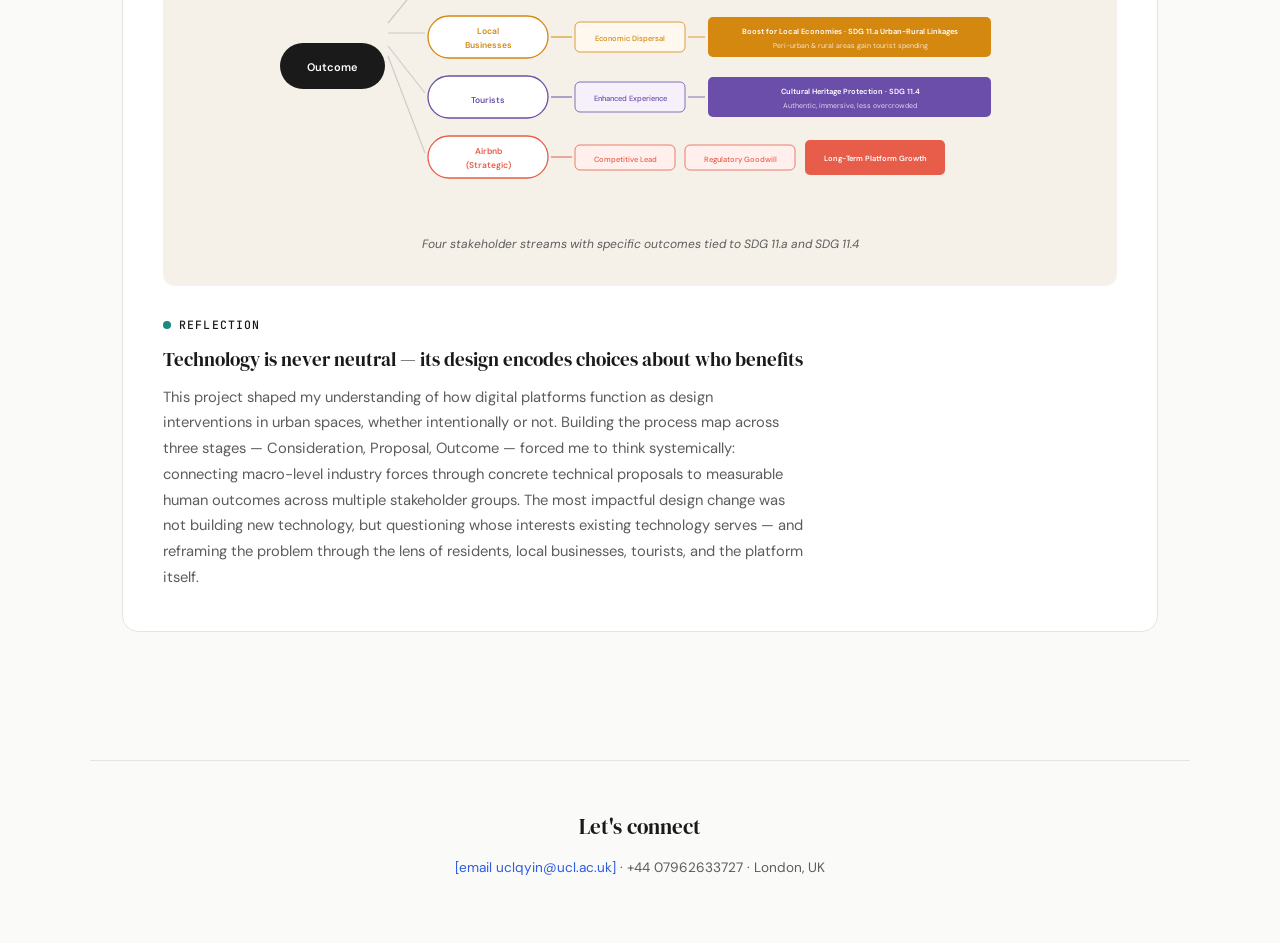
==== commit 41a0dc17: "Update index.html" ====
--- a/index.html
+++ b/index.html
@@ -543,7 +543,6 @@
 
         <div class="project-header-images">
           <img src="citybalance.jpg.png" alt="CityBalance Concept" class="img-logo">
-        <img src="Airbnb_Lockup_Over_Gradient.jpg" alt="Airbnb Banner" class="img-banner">
         </div>
 
       </div>
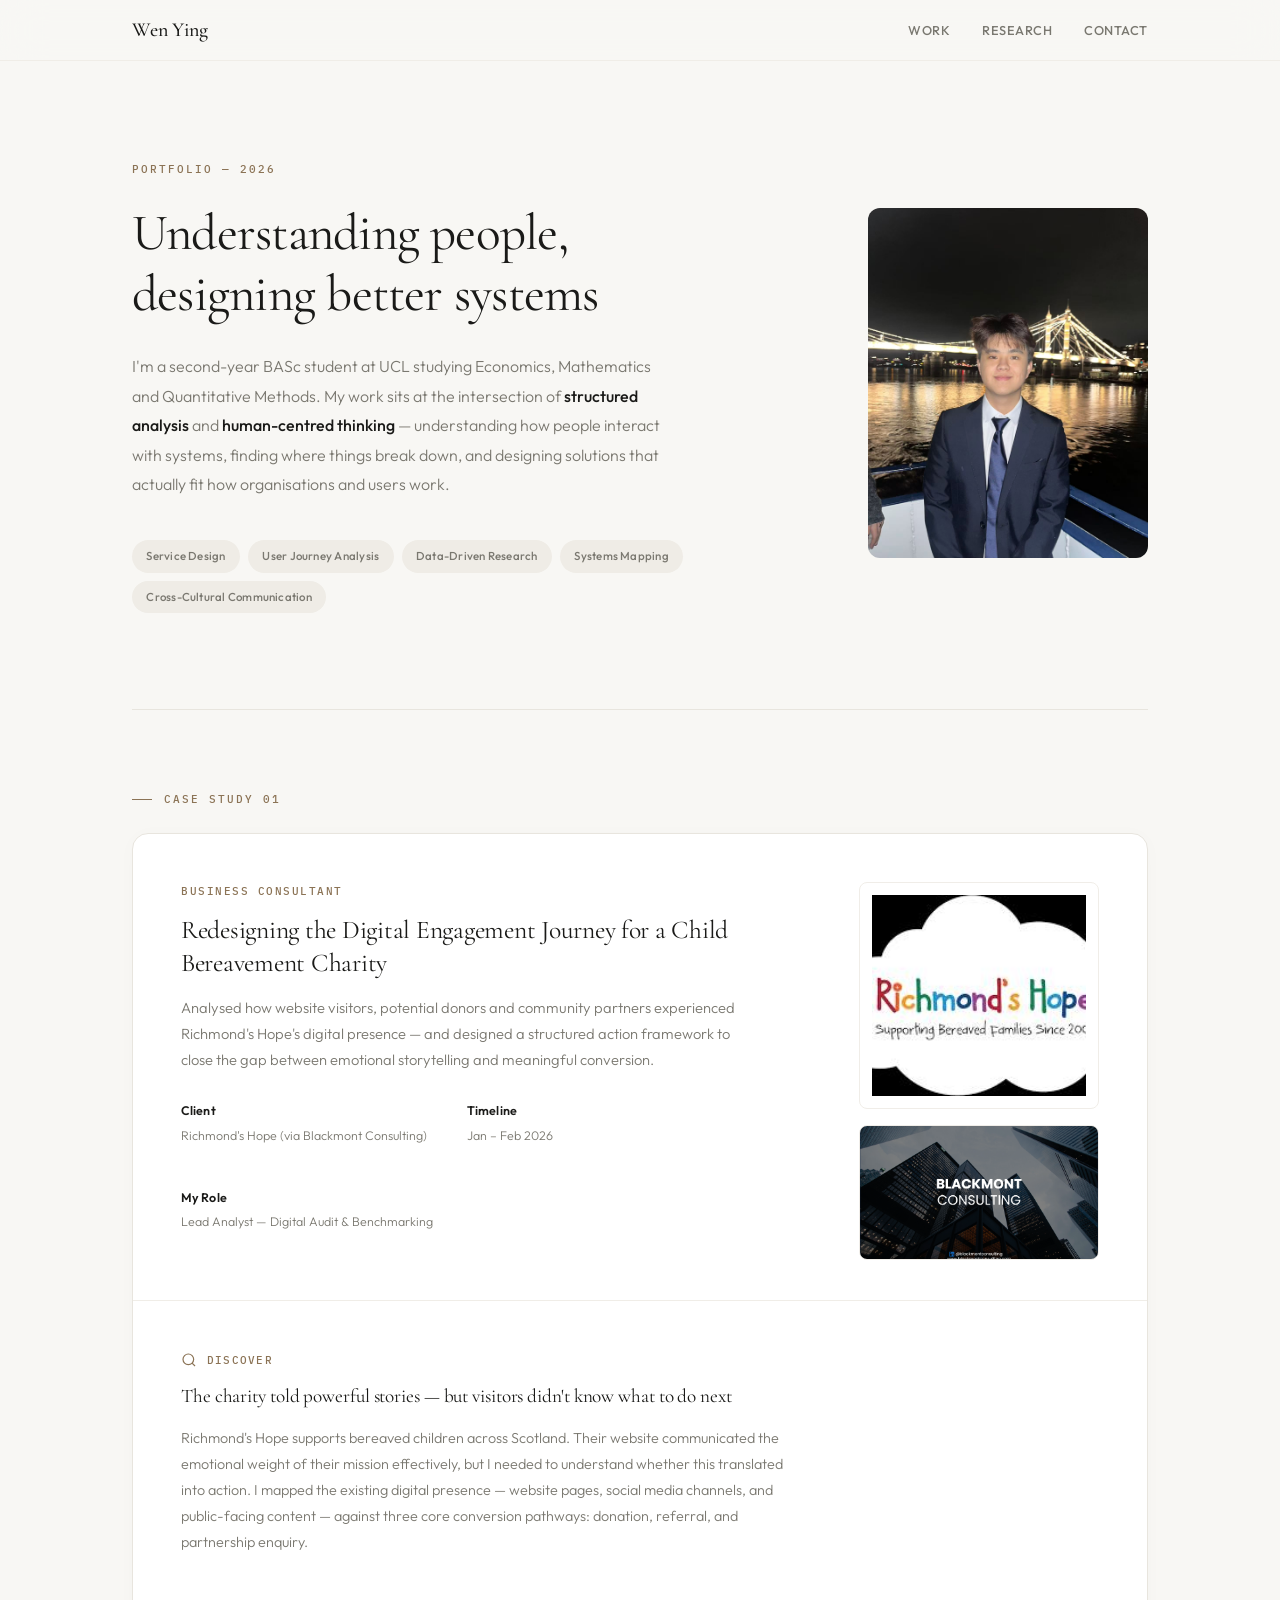
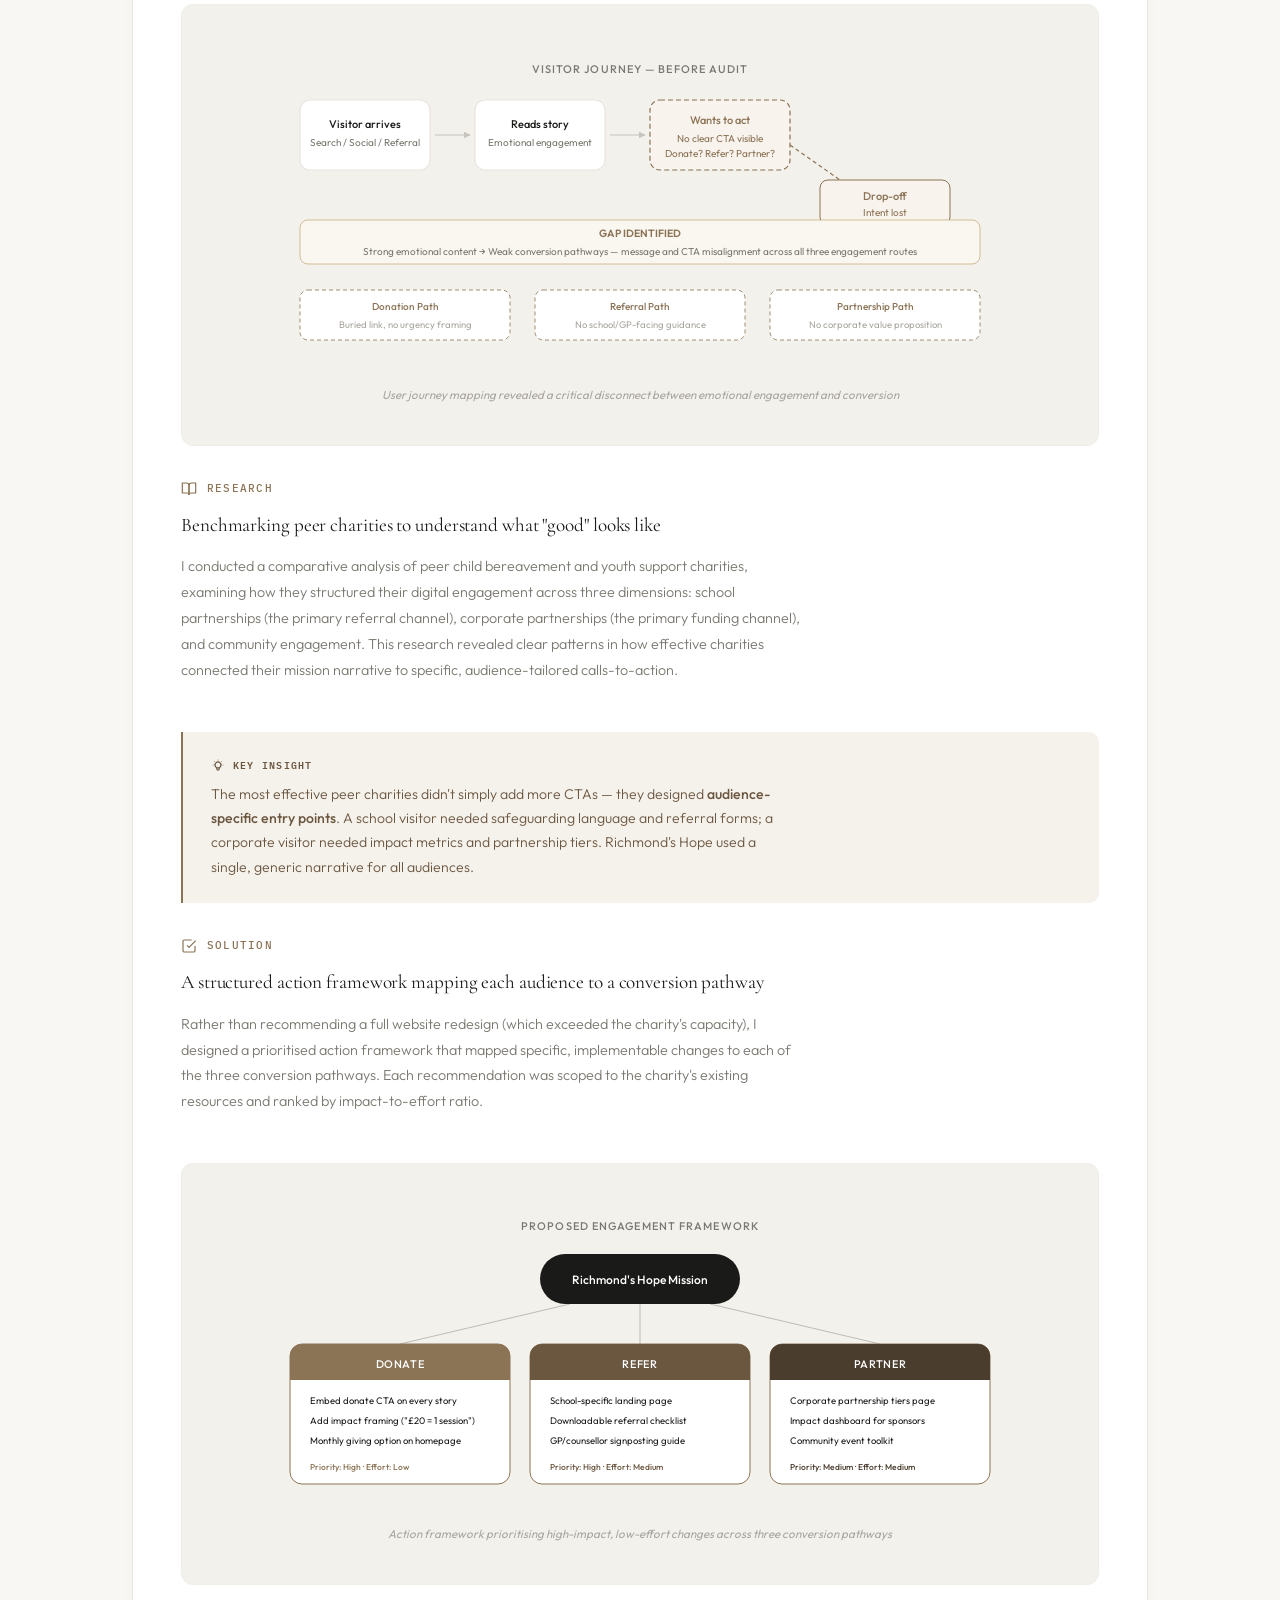
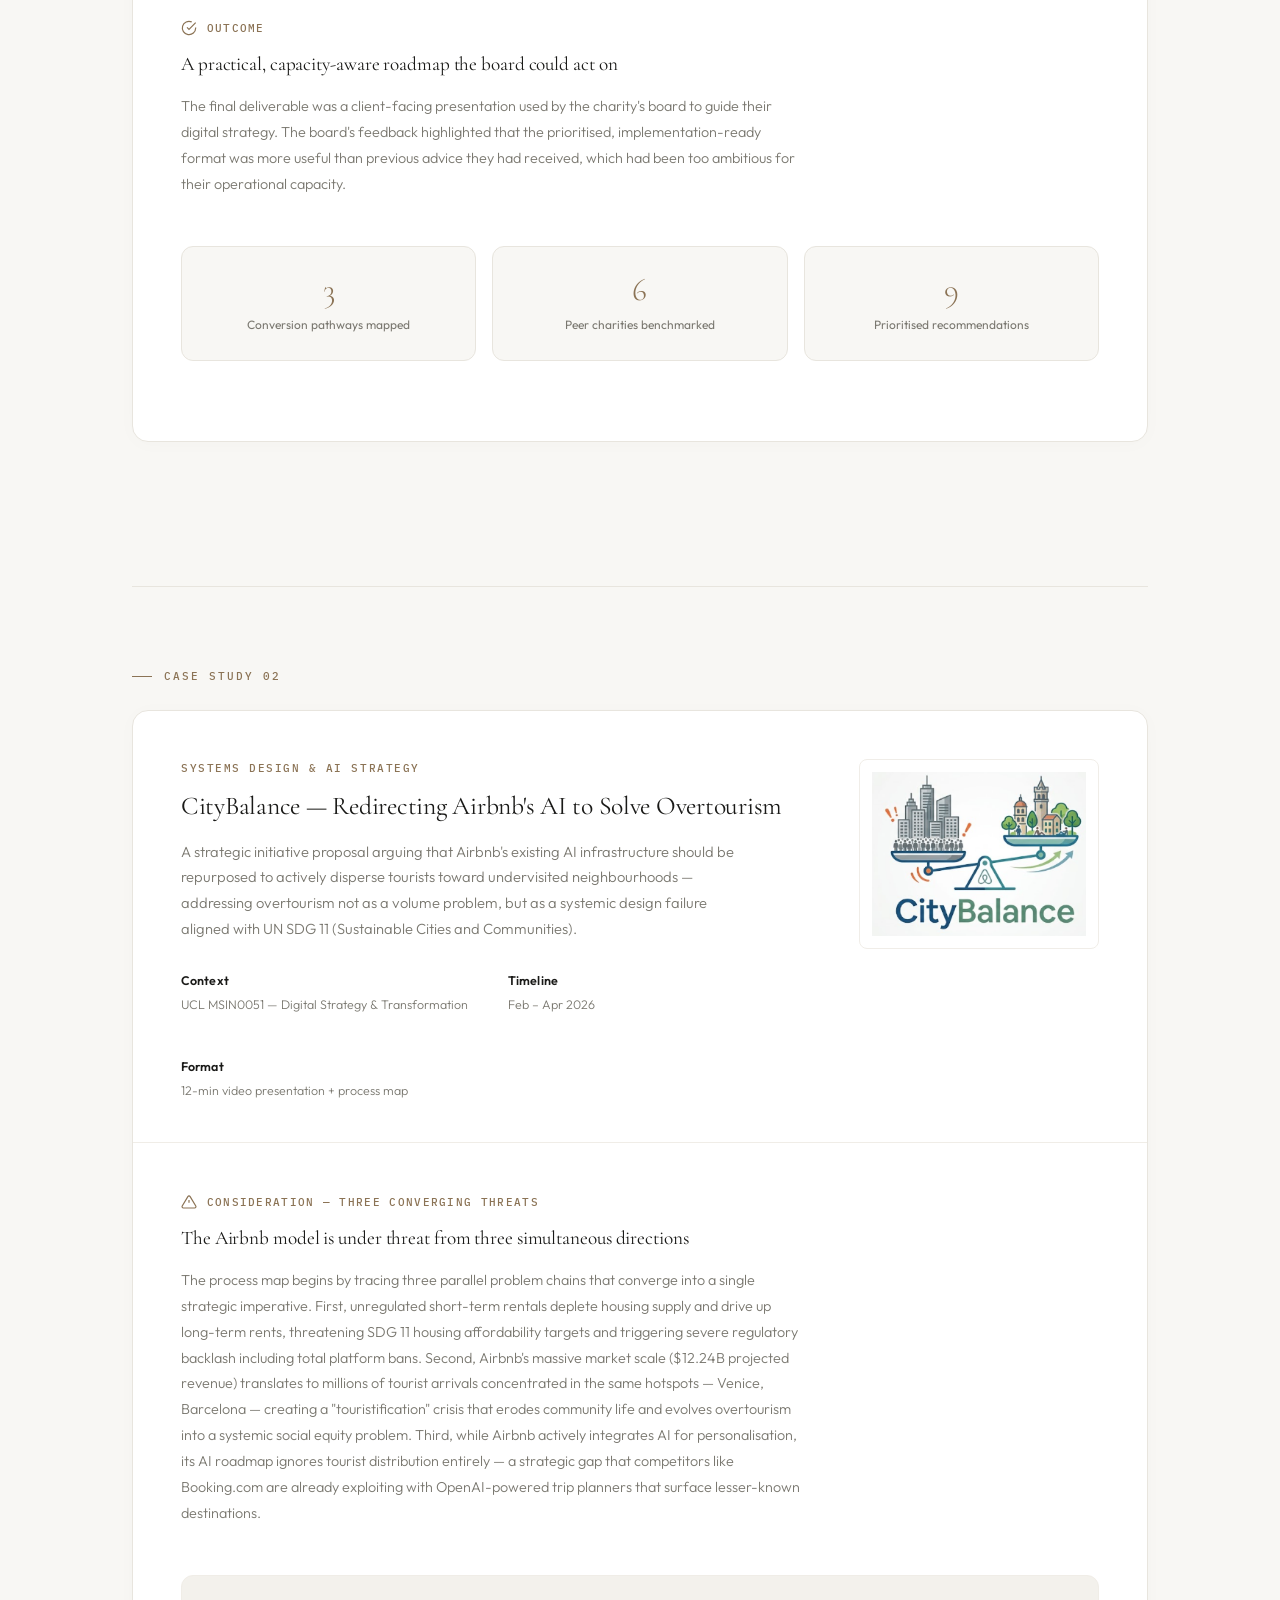
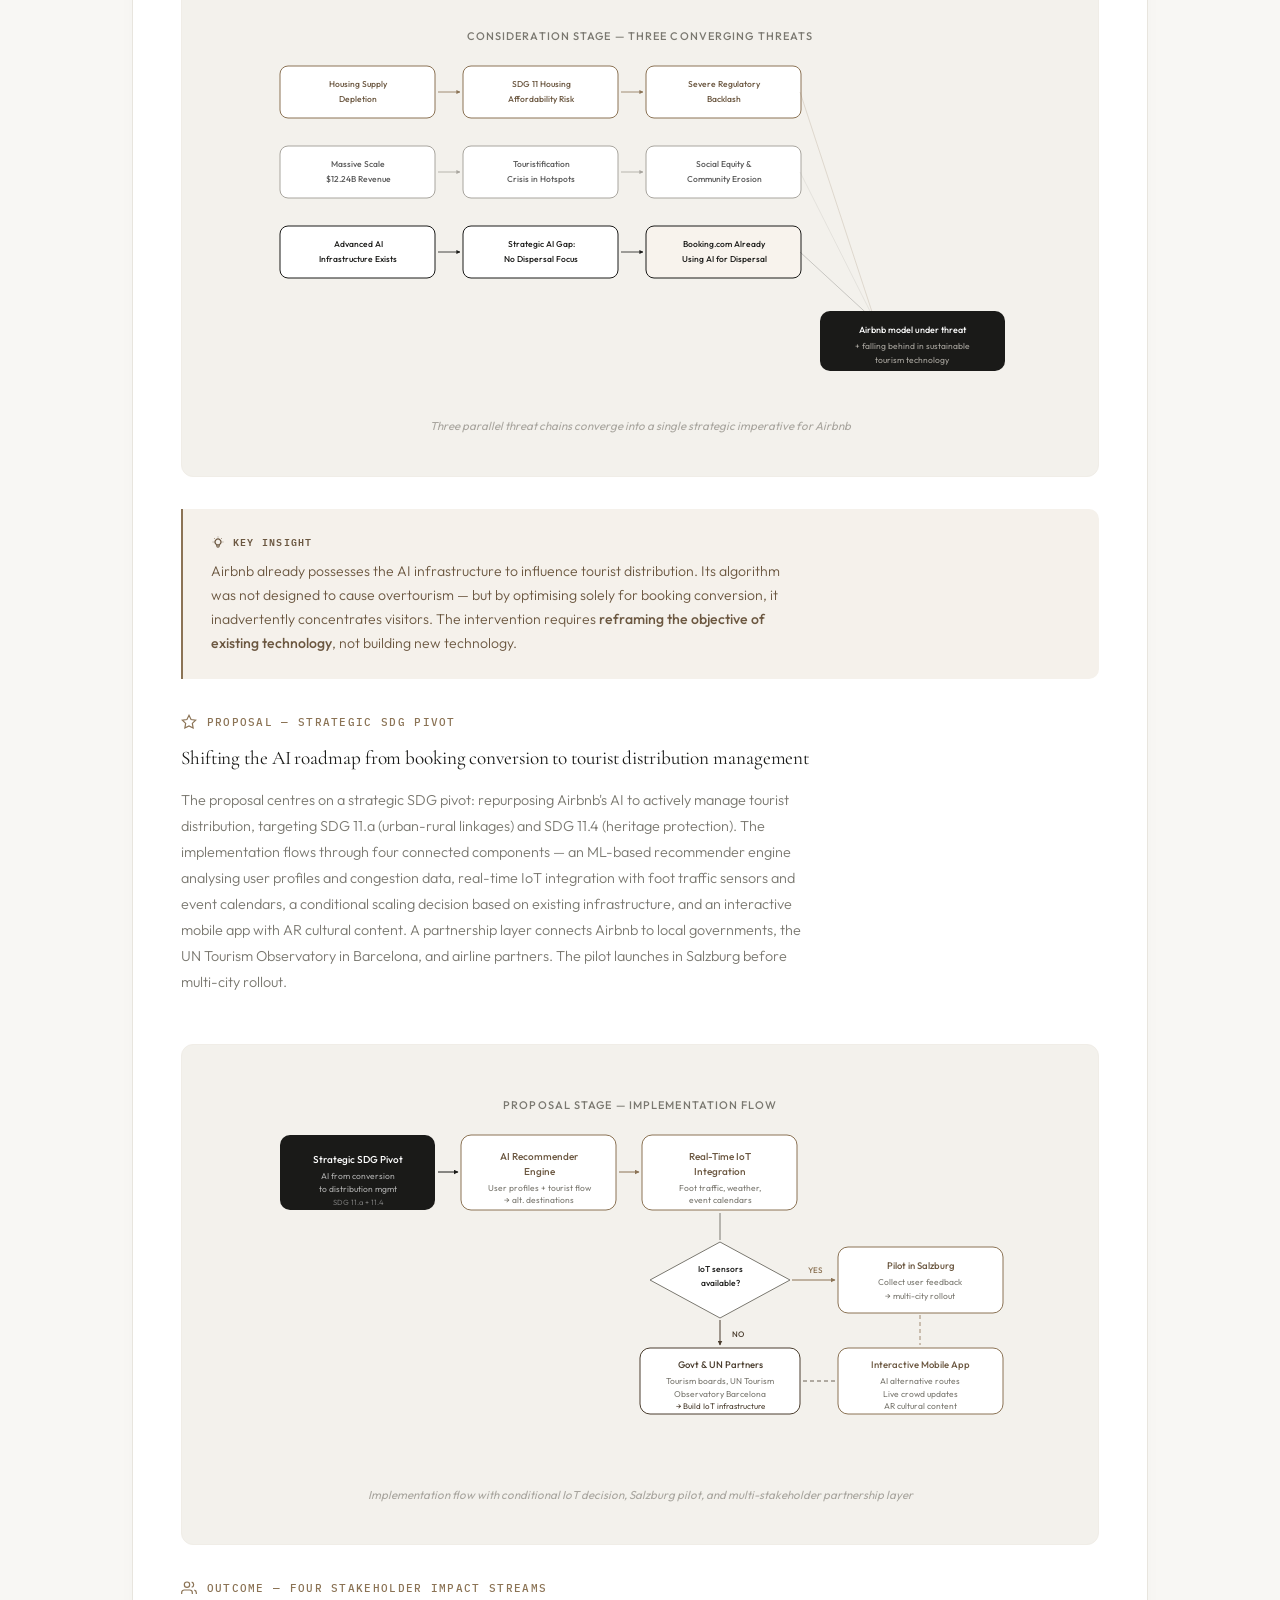
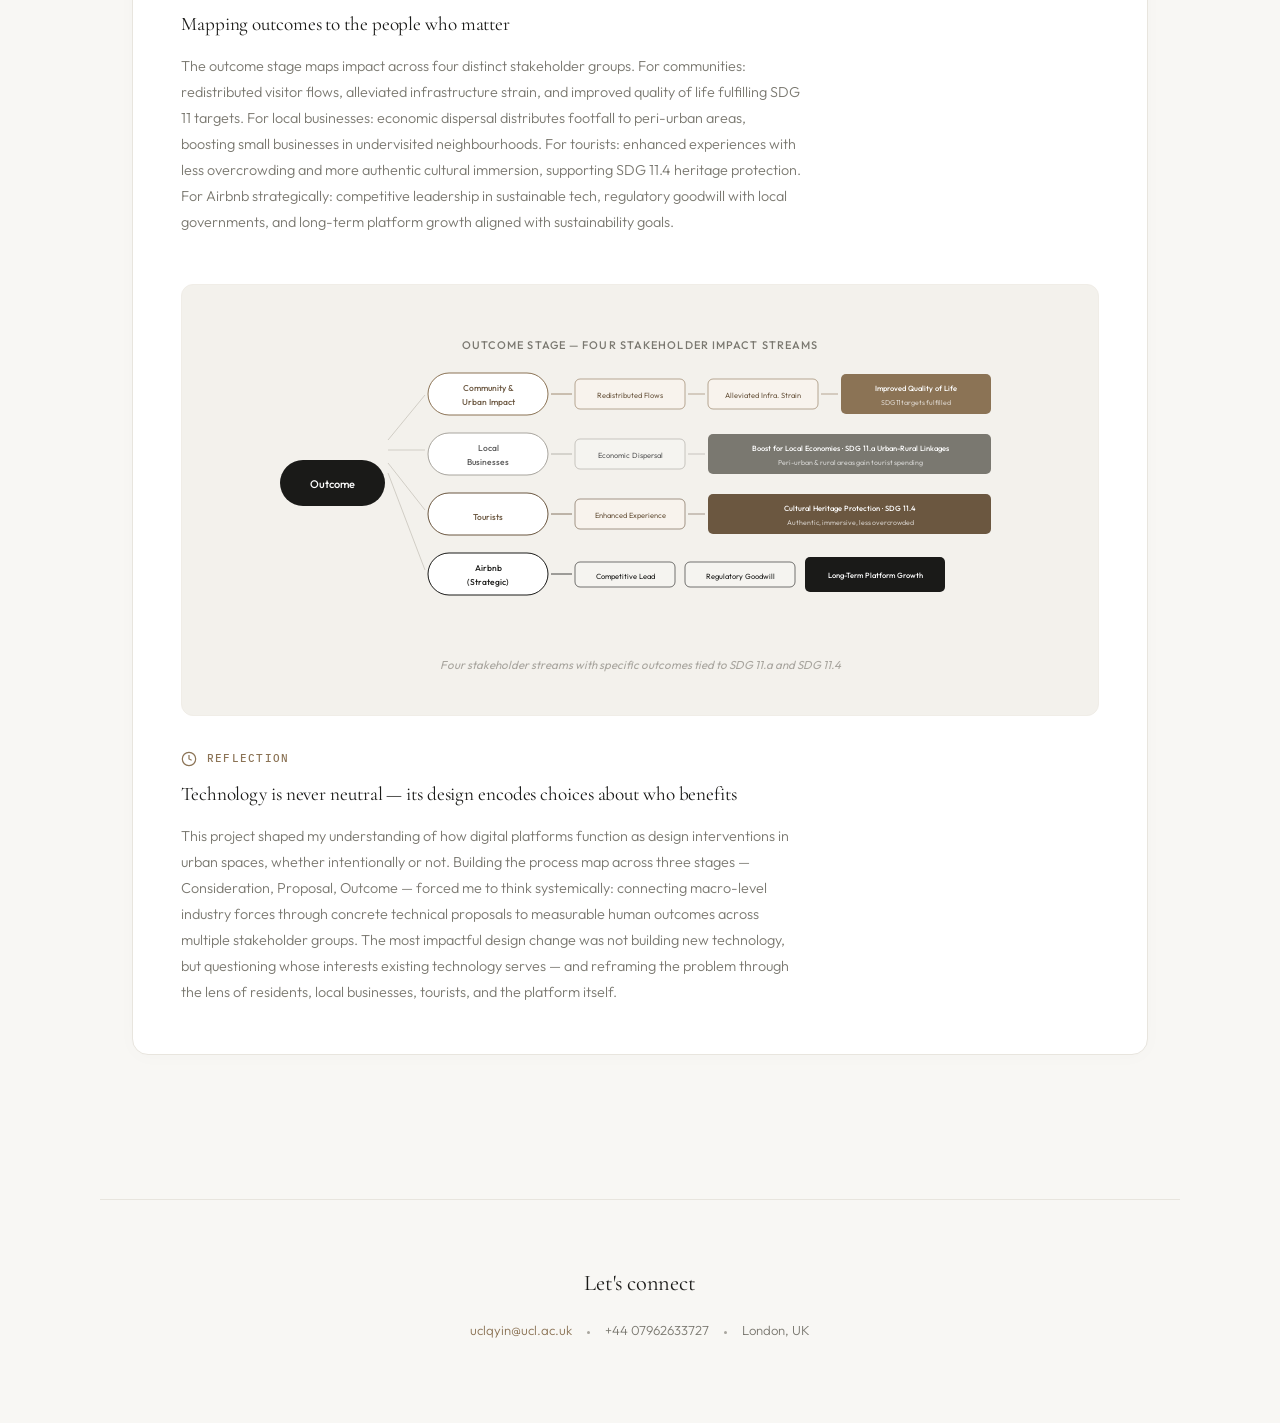
==== commit 72181ca9: "Rename index_1.html to index.html" ====
--- a/index.html
+++ b/index.html
@@ -5,296 +5,464 @@
 <meta name="viewport" content="width=device-width, initial-scale=1.0">
 <title>Wen Ying — Portfolio</title>
 <link rel="preconnect" href="https://fonts.googleapis.com">
-<link href="https://fonts.googleapis.com/css2?family=DM+Serif+Display&family=DM+Sans:ital,wght@0,300;0,400;0,500;0,600;1,400&family=JetBrains+Mono:wght@400;500&display=swap" rel="stylesheet">
+<link href="https://fonts.googleapis.com/css2?family=Cormorant+Garamond:ital,wght@0,300;0,400;0,500;0,600;1,400&family=Outfit:wght@300;400;500;600&family=IBM+Plex+Mono:wght@400;500&display=swap" rel="stylesheet">
 <style>
 :root {
-  --bg: #FAFAF8;
-  --text: #1A1A1A;
-  --text-secondary: #5C5C5C;
-  --accent: #2D5BE3;
-  --accent-light: #E8EEFB;
-  --accent-dark: #1B3A8C;
-  --warm: #F5F0E8;
-  --card: #FFFFFF;
-  --border: #E5E5E0;
-  --tag-bg: #F0F0EC;
-  --highlight: #FFE566;
-  --coral: #E85D4A;
-  --teal: #1A8A7D;
-  --purple: #6B4EAA;
-  --serif: 'DM Serif Display', Georgia, serif;
-  --sans: 'DM Sans', -apple-system, sans-serif;
-  --mono: 'JetBrains Mono', monospace;
-}
-
-* { margin:0; padding:0; box-sizing:border-box; }
-
+  --bg: #F8F7F4;
+  --bg-warm: #F3F1EC;
+  --surface: #FFFFFF;
+  --text: #1A1A18;
+  --text-secondary: #7A7870;
+  --text-tertiary: #A8A59E;
+  --accent: #8B7355;
+  --accent-light: #F5F1EB;
+  --accent-dark: #6B5740;
+  --border: #E8E5DE;
+  --border-light: #F0EDE7;
+  --tag-bg: #EFECE6;
+  --serif: 'Cormorant Garamond', Georgia, serif;
+  --sans: 'Outfit', -apple-system, sans-serif;
+  --mono: 'IBM Plex Mono', monospace;
+  --ease: cubic-bezier(0.25, 0.1, 0.25, 1);
+  --ease-out: cubic-bezier(0.0, 0.0, 0.2, 1);
+}
+
+* { margin: 0; padding: 0; box-sizing: border-box; }
 html { scroll-behavior: smooth; }
 
 body {
   font-family: var(--sans);
   background: var(--bg);
   color: var(--text);
-  line-height: 1.7;
-  font-size: 16px;
+  line-height: 1.72;
+  font-size: 15.5px;
   -webkit-font-smoothing: antialiased;
-}
-
-::selection { background: var(--highlight); color: var(--text); }
+  -moz-osx-font-smoothing: grayscale;
+}
+
+::selection { background: var(--accent); color: #fff; }
+
+/* ─── FADE-IN ON SCROLL ─── */
+.reveal {
+  opacity: 0;
+  transform: translateY(24px);
+  transition: opacity 0.7s var(--ease-out), transform 0.7s var(--ease-out);
+}
+.reveal.visible {
+  opacity: 1;
+  transform: translateY(0);
+}
 
 /* ─── NAV ─── */
 nav {
-  position: fixed; top:0; left:0; right:0; z-index:100;
-  background: rgba(250,250,248,0.85);
-  backdrop-filter: blur(16px);
-  border-bottom: 1px solid var(--border);
-  padding: 0 2rem;
+  position: fixed; top: 0; left: 0; right: 0; z-index: 100;
+  background: rgba(248, 247, 244, 0.88);
+  backdrop-filter: blur(20px);
+  -webkit-backdrop-filter: blur(20px);
+  border-bottom: 1px solid var(--border-light);
+  transition: box-shadow 0.3s var(--ease);
+}
+nav.scrolled {
+  box-shadow: 0 1px 12px rgba(0,0,0,0.04);
 }
 nav .inner {
-  max-width: 1100px; margin:0 auto;
-  display:flex; justify-content:space-between; align-items:center;
-  height: 56px;
-}
-nav .name { font-family:var(--serif); font-size:1.15rem; color:var(--text); text-decoration:none; }
+  max-width: 1080px; margin: 0 auto;
+  display: flex; justify-content: space-between; align-items: center;
+  height: 60px; padding: 0 2rem;
+}
+nav .name {
+  font-family: var(--serif);
+  font-size: 1.25rem;
+  font-weight: 500;
+  color: var(--text);
+  text-decoration: none;
+  letter-spacing: -0.01em;
+}
+nav .links { display: flex; align-items: center; gap: 2rem; }
 nav .links a {
-  font-size:0.85rem; font-weight:500; color:var(--text-secondary);
-  text-decoration:none; margin-left:2rem; letter-spacing:0.02em;
-  transition: color 0.2s;
-}
-nav .links a:hover { color:var(--accent); }
+  font-size: 0.8rem;
+  font-weight: 500;
+  color: var(--text-secondary);
+  text-decoration: none;
+  letter-spacing: 0.04em;
+  text-transform: uppercase;
+  transition: color 0.25s var(--ease);
+  position: relative;
+}
+nav .links a::after {
+  content: '';
+  position: absolute;
+  bottom: -2px; left: 0; right: 0;
+  height: 1px;
+  background: var(--accent);
+  transform: scaleX(0);
+  transform-origin: right;
+  transition: transform 0.3s var(--ease);
+}
+nav .links a:hover { color: var(--accent); }
+nav .links a:hover::after { transform: scaleX(1); transform-origin: left; }
 
 /* ─── HERO ─── */
 .hero {
-  max-width:1100px; margin:0 auto; padding:8rem 2rem 4rem;
+  max-width: 1080px; margin: 0 auto;
+  padding: 10rem 2rem 6rem;
 }
 .hero-inner {
-  display: flex;
-  flex-direction: column-reverse;
-  gap: 3rem;
-  align-items: center;
-}
-@media(min-width: 800px) {
+  display: flex; flex-direction: column-reverse;
+  gap: 3.5rem; align-items: center;
+}
+@media(min-width: 820px) {
   .hero-inner {
     flex-direction: row;
     justify-content: space-between;
     align-items: center;
+    gap: 5rem;
   }
 }
-.hero-content {
-  flex: 1;
-}
-.hero-image {
-  flex-shrink: 0;
-  width: 100%;
-  max-width: 320px;
-}
+.hero-content { flex: 1; }
+.hero-image { flex-shrink: 0; width: 100%; max-width: 280px; }
 .hero-image img {
-  width: 100%;
-  aspect-ratio: 4/5;
-  object-fit: cover;
+  width: 100%; aspect-ratio: 4/5;
+  object-fit: cover; border-radius: 12px;
+  filter: grayscale(15%) contrast(1.02);
+  transition: filter 0.5s var(--ease);
+}
+.hero-image img:hover { filter: grayscale(0%) contrast(1); }
+
+.hero-label {
+  font-family: var(--mono);
+  font-size: 0.7rem;
+  font-weight: 500;
+  color: var(--accent);
+  letter-spacing: 0.18em;
+  text-transform: uppercase;
+  margin-bottom: 1.5rem;
+}
+.hero h1 {
+  font-family: var(--serif);
+  font-size: clamp(2.2rem, 4.5vw, 3.2rem);
+  line-height: 1.18;
+  font-weight: 400;
+  color: var(--text);
+  max-width: 620px;
+  margin-bottom: 1.75rem;
+  letter-spacing: -0.015em;
+}
+.hero-sub {
+  font-size: 1rem;
+  font-weight: 300;
+  color: var(--text-secondary);
+  max-width: 540px;
+  line-height: 1.85;
+  margin-bottom: 2.5rem;
+}
+.hero-sub strong {
+  font-weight: 500;
+  color: var(--text);
+}
+.tags { display: flex; flex-wrap: wrap; gap: 0.5rem; }
+.tag {
+  font-size: 0.72rem;
+  font-weight: 500;
+  padding: 0.4rem 0.9rem;
+  border-radius: 100px;
+  background: var(--tag-bg);
+  color: var(--text-secondary);
+  letter-spacing: 0.02em;
+  transition: background 0.2s var(--ease), color 0.2s var(--ease);
+}
+.tag:hover { background: var(--accent-light); color: var(--accent); }
+
+/* ─── SECTION DIVIDER ─── */
+.section-divider {
+  max-width: 1080px; margin: 0 auto;
+  padding: 0 2rem;
+}
+.section-divider hr {
+  border: none;
+  height: 1px;
+  background: var(--border);
+}
+
+/* ─── SECTION ─── */
+section {
+  max-width: 1080px; margin: 0 auto;
+  padding: 5rem 2rem 5rem;
+}
+
+.section-label {
+  font-family: var(--mono);
+  font-size: 0.68rem;
+  font-weight: 500;
+  color: var(--accent);
+  letter-spacing: 0.18em;
+  text-transform: uppercase;
+  margin-bottom: 1.5rem;
+  display: flex;
+  align-items: center;
+  gap: 0.75rem;
+}
+.section-label::before {
+  content: '';
+  width: 20px; height: 1px;
+  background: var(--accent);
+}
+
+/* ─── PROJECT CARD ─── */
+.project-card {
+  background: var(--surface);
+  border: 1px solid var(--border);
   border-radius: 16px;
-  box-shadow: 0 12px 32px rgba(0,0,0,0.06);
-  border: 1px solid var(--border);
-}
-
-.hero-label {
-  font-family:var(--mono); font-size:0.75rem; font-weight:500;
-  color:var(--accent); letter-spacing:0.15em; text-transform:uppercase;
-  margin-bottom:1.25rem;
-}
-.hero h1 {
-  font-family:var(--serif); font-size:clamp(2.4rem,5vw,3.6rem);
-  line-height:1.15; font-weight:400; color:var(--text);
-  max-width:700px; margin-bottom:1.5rem;
-}
-.hero-sub {
-  font-size:1.05rem; color:var(--text-secondary); max-width:600px;
-  line-height:1.8; margin-bottom:2rem;
-}
-.tags { display:flex; flex-wrap:wrap; gap:0.5rem; }
-.tag {
-  font-size:0.78rem; font-weight:500; padding:0.35rem 0.85rem;
-  border-radius:100px; background:var(--tag-bg); color:var(--text-secondary);
-  letter-spacing:0.02em;
-}
-
-/* ─── SECTION ─── */
-section { max-width:1100px; margin:0 auto; padding:2rem 2rem 5rem; }
-
-.section-label {
-  font-family:var(--mono); font-size:0.72rem; font-weight:500;
-  color:var(--accent); letter-spacing:0.15em; text-transform:uppercase;
-  margin-bottom:0.75rem;
-}
-
-.project-card {
-  background:var(--card);
-  border:1px solid var(--border);
-  border-radius:16px;
-  overflow:hidden;
-  margin-bottom:3rem;
+  overflow: hidden;
+  margin-bottom: 4rem;
+  box-shadow: 0 2px 20px rgba(0,0,0,0.02);
+  transition: box-shadow 0.4s var(--ease);
+}
+.project-card:hover {
+  box-shadow: 0 8px 40px rgba(0,0,0,0.04);
 }
 
 .project-header {
-  padding:2.5rem 2.5rem 2rem;
-  border-bottom:1px solid var(--border);
-}
-
-/* --- PROJECT HEADER LAYOUT --- */
+  padding: 3rem 3rem 2.5rem;
+  border-bottom: 1px solid var(--border-light);
+}
+
 .project-header-inner {
-  display: flex;
-  flex-direction: column;
-  gap: 2rem;
-}
-@media(min-width: 800px) {
+  display: flex; flex-direction: column; gap: 2.5rem;
+}
+@media(min-width: 820px) {
   .project-header-inner {
     flex-direction: row;
     justify-content: space-between;
     align-items: flex-start;
   }
 }
-.project-header-content {
-  flex: 1;
-}
+.project-header-content { flex: 1; }
 .project-header-images {
-  flex-shrink: 0;
-  width: 100%;
-  max-width: 280px;
-  display: flex;
-  flex-direction: column;
-  gap: 1.25rem;
+  flex-shrink: 0; width: 100%; max-width: 240px;
+  display: flex; flex-direction: column; gap: 1rem;
 }
 .project-header-images img {
-  width: 100%;
-  border-radius: 8px;
-  border: 1px solid var(--border);
-  box-shadow: 0 4px 12px rgba(0,0,0,0.04);
+  width: 100%; border-radius: 8px;
+  border: 1px solid var(--border-light);
+  filter: grayscale(10%);
 }
 .img-logo {
-  object-fit: contain;
-  background: white;
-  padding: 1rem;
-}
-.img-banner {
-  object-fit: cover;
-  aspect-ratio: 16/9;
-}
-/* ------------------------------------------ */
+  object-fit: contain; background: white; padding: 0.75rem;
+}
+.img-banner { object-fit: cover; aspect-ratio: 16/9; }
 
 .project-header .overline {
-  font-family:var(--mono); font-size:0.7rem; font-weight:500;
-  letter-spacing:0.12em; text-transform:uppercase;
-  margin-bottom:0.75rem;
+  font-family: var(--mono);
+  font-size: 0.68rem;
+  font-weight: 500;
+  letter-spacing: 0.14em;
+  text-transform: uppercase;
+  color: var(--accent);
+  margin-bottom: 0.75rem;
 }
 .project-header h2 {
-  font-family:var(--serif); font-size:1.75rem; line-height:1.25;
-  font-weight:400; margin-bottom:0.75rem;
+  font-family: var(--serif);
+  font-size: 1.6rem;
+  line-height: 1.3;
+  font-weight: 400;
+  margin-bottom: 1rem;
+  letter-spacing: -0.01em;
+  color: var(--text);
 }
 .project-header .desc {
-  font-size:0.95rem; color:var(--text-secondary); max-width:600px;
-  line-height:1.7;
-}
+  font-size: 0.92rem;
+  font-weight: 300;
+  color: var(--text-secondary);
+  max-width: 560px;
+  line-height: 1.75;
+}
+
 .project-meta {
-  display:flex; gap:2rem; margin-top:1.25rem; flex-wrap:wrap;
-}
-.project-meta .meta-item {
-  font-size:0.8rem;
-}
+  display: flex; gap: 2.5rem; margin-top: 1.75rem; flex-wrap: wrap;
+}
+.project-meta .meta-item { font-size: 0.78rem; }
 .project-meta .meta-label {
-  font-weight:600; color:var(--text); display:block; margin-bottom:0.15rem;
-}
-.project-meta .meta-value { color:var(--text-secondary); }
-
-.project-body { padding:2.5rem; }
+  font-weight: 600; color: var(--text);
+  display: block; margin-bottom: 0.2rem;
+  letter-spacing: 0.01em;
+}
+.project-meta .meta-value { color: var(--text-secondary); font-weight: 300; }
+
+.project-body { padding: 3rem; }
 
 /* ─── PHASE BLOCKS ─── */
-.phase {
-  margin-bottom:2.5rem;
-}
-.phase:last-child { margin-bottom:0; }
+.phase { margin-bottom: 3rem; }
+.phase:last-child { margin-bottom: 0; }
+
 .phase-label {
-  display:inline-flex; align-items:center; gap:0.5rem;
-  font-family:var(--mono); font-size:0.72rem; font-weight:500;
-  letter-spacing:0.1em; text-transform:uppercase;
-  margin-bottom:0.75rem;
-}
-.phase-dot {
-  width:8px; height:8px; border-radius:50%; display:inline-block;
-}
+  display: inline-flex; align-items: center; gap: 0.6rem;
+  font-family: var(--mono);
+  font-size: 0.68rem;
+  font-weight: 500;
+  letter-spacing: 0.12em;
+  text-transform: uppercase;
+  color: var(--accent);
+  margin-bottom: 0.85rem;
+}
+.phase-icon {
+  width: 16px; height: 16px;
+  color: var(--accent);
+  stroke-width: 1.8;
+}
+
 .phase h3 {
-  font-family:var(--serif); font-size:1.2rem; font-weight:400;
-  margin-bottom:0.75rem; line-height:1.35;
+  font-family: var(--serif);
+  font-size: 1.2rem;
+  font-weight: 400;
+  margin-bottom: 1rem;
+  line-height: 1.4;
+  color: var(--text);
+  letter-spacing: -0.005em;
 }
 .phase p {
-  font-size:0.92rem; color:var(--text-secondary); line-height:1.75;
-  max-width:640px;
+  font-size: 0.9rem;
+  font-weight: 300;
+  color: var(--text-secondary);
+  line-height: 1.8;
+  max-width: 620px;
 }
 
 /* ─── DIAGRAMS ─── */
 .diagram-wrap {
-  background:var(--warm);
-  border-radius:12px;
-  padding:2rem;
-  margin:1.5rem 0;
-  overflow-x:auto;
-}
-.diagram-wrap svg { display:block; margin:0 auto; }
+  background: var(--bg-warm);
+  border-radius: 12px;
+  padding: 2.5rem 2rem;
+  margin: 2rem 0;
+  overflow-x: auto;
+  border: 1px solid var(--border-light);
+}
+.diagram-wrap svg { display: block; margin: 0 auto; }
 .diagram-caption {
-  font-size:0.75rem; color:var(--text-secondary); text-align:center;
-  margin-top:1rem; font-style:italic;
+  font-size: 0.72rem;
+  font-weight: 400;
+  color: var(--text-tertiary);
+  text-align: center;
+  margin-top: 1.25rem;
+  font-style: italic;
 }
 
 /* ─── INSIGHT CALLOUT ─── */
 .insight-callout {
   background: var(--accent-light);
-  border-left: 3px solid var(--accent);
+  border-left: 2px solid var(--accent);
   border-radius: 0 10px 10px 0;
-  padding:1.25rem 1.5rem;
-  margin:1.5rem 0;
+  padding: 1.5rem 1.75rem;
+  margin: 2rem 0;
 }
 .insight-callout .callout-label {
-  font-family:var(--mono); font-size:0.68rem; font-weight:600;
-  color:var(--accent-dark); letter-spacing:0.1em; text-transform:uppercase;
-  margin-bottom:0.35rem;
+  font-family: var(--mono);
+  font-size: 0.65rem;
+  font-weight: 600;
+  color: var(--accent-dark);
+  letter-spacing: 0.12em;
+  text-transform: uppercase;
+  margin-bottom: 0.5rem;
+  display: flex;
+  align-items: center;
+  gap: 0.5rem;
+}
+.insight-callout .callout-icon {
+  width: 14px; height: 14px;
+  color: var(--accent-dark);
+  stroke-width: 2;
 }
 .insight-callout p {
-  font-size:0.9rem; color:var(--accent-dark); line-height:1.65;
-  max-width:600px;
-}
+  font-size: 0.88rem;
+  font-weight: 300;
+  color: var(--accent-dark);
+  line-height: 1.72;
+  max-width: 580px;
+}
+.insight-callout strong { font-weight: 500; }
 
 /* ─── OUTCOME METRICS ─── */
 .outcomes {
-  display:grid; grid-template-columns:repeat(auto-fit, minmax(180px,1fr));
-  gap:1rem; margin:1.5rem 0;
+  display: grid;
+  grid-template-columns: repeat(auto-fit, minmax(180px, 1fr));
+  gap: 1rem;
+  margin: 2rem 0;
 }
 .outcome-card {
-  background:var(--bg); border-radius:10px; padding:1.25rem;
-  text-align:center; border:1px solid var(--border);
-}
+  background: var(--bg);
+  border-radius: 12px;
+  padding: 1.5rem;
+  text-align: center;
+  border: 1px solid var(--border);
+  transition: border-color 0.3s var(--ease);
+}
+.outcome-card:hover { border-color: var(--accent); }
 .outcome-card .num {
-  font-family:var(--serif); font-size:1.6rem; color:var(--accent);
-  line-height:1.2;
+  font-family: var(--serif);
+  font-size: 2rem;
+  font-weight: 300;
+  color: var(--accent);
+  line-height: 1.2;
 }
 .outcome-card .label {
-  font-size:0.78rem; color:var(--text-secondary); margin-top:0.35rem;
+  font-size: 0.75rem;
+  font-weight: 400;
+  color: var(--text-secondary);
+  margin-top: 0.4rem;
 }
 
 /* ─── FOOTER ─── */
 footer {
-  max-width:1100px; margin:0 auto; padding:3rem 2rem 4rem;
-  border-top:1px solid var(--border);
-  text-align:center;
-}
-footer p {
-  font-size:0.85rem; color:var(--text-secondary);
-}
-footer a { color:var(--accent); text-decoration:none; }
+  max-width: 1080px; margin: 0 auto;
+  padding: 4rem 2rem 5rem;
+  border-top: 1px solid var(--border);
+  text-align: center;
+}
+footer .footer-heading {
+  font-family: var(--serif);
+  font-size: 1.4rem;
+  font-weight: 400;
+  color: var(--text);
+  margin-bottom: 1rem;
+  letter-spacing: -0.01em;
+}
+footer .footer-details {
+  font-size: 0.82rem;
+  font-weight: 300;
+  color: var(--text-secondary);
+  line-height: 1.9;
+}
+footer a {
+  color: var(--accent);
+  text-decoration: none;
+  border-bottom: 1px solid transparent;
+  transition: border-color 0.2s var(--ease);
+}
+footer a:hover { border-bottom-color: var(--accent); }
+footer .footer-sep {
+  display: inline-block;
+  width: 3px; height: 3px;
+  border-radius: 50%;
+  background: var(--text-tertiary);
+  margin: 0 0.75rem;
+  vertical-align: middle;
+}
+
+/* ─── SVG RESTYLE ─── */
+/* We override the inline SVG colors for the diagrams via CSS where possible,
+   but the SVGs use inline fills, so we restyle them in the HTML below. */
 
 /* ─── RESPONSIVE ─── */
-@media(max-width:640px) {
-  .project-header, .project-body { padding:1.5rem; }
-  .diagram-wrap { padding:1rem; }
-  nav .links a { margin-left:1rem; font-size:0.78rem; }
+@media(max-width: 640px) {
+  .hero { padding: 8rem 1.5rem 4rem; }
+  .project-header { padding: 2rem 1.5rem 1.75rem; }
+  .project-body { padding: 2rem 1.5rem; }
+  .diagram-wrap { padding: 1.5rem 1rem; }
+  nav .links { gap: 1.25rem; }
+  nav .links a { font-size: 0.72rem; }
+  nav .inner { padding: 0 1.5rem; }
+  section { padding: 3.5rem 1.5rem; }
+  .project-header-images { max-width: 100%; }
 }
 </style>
 </head>
@@ -304,15 +472,17 @@
   <div class="inner">
     <a href="#" class="name">Wen Ying</a>
     <div class="links">
-      <a href="#project-1">Case Study 1</a>
-      <a href="#project-2">Case Study 2</a>
+      <a href="#project-1">Work</a>
+      <a href="#project-2">Research</a>
       <a href="#contact">Contact</a>
     </div>
   </div>
 </nav>
 
+<!-- ═══════════════════ HERO ═══════════════════ -->
+
 <header class="hero">
-  <div class="hero-inner">
+  <div class="hero-inner reveal">
     <div class="hero-content">
       <div class="hero-label">Portfolio — 2026</div>
       <h1>Understanding people, designing better systems</h1>
@@ -322,29 +492,30 @@
         understanding how people interact with systems, finding where things break down, and designing solutions that actually fit how organisations and users work.
       </p>
       <div class="tags">
-        <span class="tag">Service Design Thinking</span>
+        <span class="tag">Service Design</span>
         <span class="tag">User Journey Analysis</span>
         <span class="tag">Data-Driven Research</span>
         <span class="tag">Systems Mapping</span>
         <span class="tag">Cross-Cultural Communication</span>
       </div>
     </div>
-    
     <div class="hero-image">
       <img src="2e2ac751ba50fac6e4fe5c783db6f2da.jpg" alt="Wen Ying Portrait">
     </div>
   </div>
 </header>
 
+<div class="section-divider"><hr></div>
+
+<!-- ═══════════════════ CASE STUDY 01 ═══════════════════ -->
+
 <section id="project-1">
-  <div class="section-label">Case Study 01</div>
-  <div class="project-card">
+  <div class="section-label reveal">Case Study 01</div>
+  <div class="project-card reveal">
     <div class="project-header">
-      
       <div class="project-header-inner">
-        
         <div class="project-header-content">
-          <div class="overline" style="color:var(--coral);">Business Consultant</div>
+          <div class="overline">Business Consultant</div>
           <h2>Redesigning the Digital Engagement Journey for a Child Bereavement Charity</h2>
           <p class="desc">
             Analysed how website visitors, potential donors and community partners experienced
@@ -357,159 +528,174 @@
             <div class="meta-item"><span class="meta-label">My Role</span><span class="meta-value">Lead Analyst — Digital Audit &amp; Benchmarking</span></div>
           </div>
         </div>
-
         <div class="project-header-images">
           <img src="download.jpg" alt="Richmond's Hope Logo" class="img-logo">
           <img src="Linkedin%20Image%20Blackmont%20Recruitment.PNG" alt="Blackmont Consulting Banner" class="img-banner">
         </div>
-
       </div>
     </div>
 
     <div class="project-body">
 
-      <div class="phase">
-        <div class="phase-label"><span class="phase-dot" style="background:var(--coral);"></span> Discover</div>
+      <!-- Phase: Discover -->
+      <div class="phase reveal">
+        <div class="phase-label">
+          <svg class="phase-icon" viewBox="0 0 24 24" fill="none" stroke="currentColor" xmlns="http://www.w3.org/2000/svg">
+            <circle cx="11" cy="11" r="8"/><line x1="21" y1="21" x2="16.65" y2="16.65"/>
+          </svg>
+          Discover
+        </div>
         <h3>The charity told powerful stories — but visitors didn't know what to do next</h3>
         <p>
           Richmond's Hope supports bereaved children across Scotland. Their website communicated the emotional weight of their mission effectively, but I needed to understand whether this translated into action. I mapped the existing digital presence — website pages, social media channels, and public-facing content — against three core conversion pathways: donation, referral, and partnership enquiry.
         </p>
       </div>
 
-      <div class="diagram-wrap">
+      <!-- Diagram 1: Visitor Journey Before -->
+      <div class="diagram-wrap reveal">
         <svg viewBox="0 0 760 320" xmlns="http://www.w3.org/2000/svg" width="100%" style="max-width:760px;">
-          <text x="380" y="28" text-anchor="middle" font-family="DM Sans,sans-serif" font-size="12" font-weight="600" fill="#5C5C5C" letter-spacing="0.08em">VISITOR JOURNEY — BEFORE AUDIT</text>
-
+          <text x="380" y="28" text-anchor="middle" font-family="Outfit,sans-serif" font-size="11" font-weight="500" fill="#7A7870" letter-spacing="0.1em">VISITOR JOURNEY — BEFORE AUDIT</text>
           <g transform="translate(40,55)">
-            <rect x="0" y="0" width="130" height="70" rx="10" fill="#fff" stroke="#E5E5E0" stroke-width="1.5"/>
-            <text x="65" y="28" text-anchor="middle" font-family="DM Sans,sans-serif" font-size="11" font-weight="600" fill="#1A1A1A">Visitor arrives</text>
-            <text x="65" y="46" text-anchor="middle" font-family="DM Sans,sans-serif" font-size="10" fill="#5C5C5C">Search / Social / Referral</text>
-            <line x1="135" y1="35" x2="170" y2="35" stroke="#CCC" stroke-width="1.5" marker-end="url(#arrowGrey)"/>
-
-            <rect x="175" y="0" width="130" height="70" rx="10" fill="#fff" stroke="#E5E5E0" stroke-width="1.5"/>
-            <text x="240" y="28" text-anchor="middle" font-family="DM Sans,sans-serif" font-size="11" font-weight="600" fill="#1A1A1A">Reads story</text>
-            <text x="240" y="46" text-anchor="middle" font-family="DM Sans,sans-serif" font-size="10" fill="#5C5C5C">Emotional engagement ✓</text>
-            <line x1="310" y1="35" x2="345" y2="35" stroke="#CCC" stroke-width="1.5" marker-end="url(#arrowGrey)"/>
-
-            <rect x="350" y="0" width="140" height="70" rx="10" fill="#FFF0EE" stroke="#E85D4A" stroke-width="1.5" stroke-dasharray="5,3"/>
-            <text x="420" y="24" text-anchor="middle" font-family="DM Sans,sans-serif" font-size="11" font-weight="600" fill="#E85D4A">Wants to act</text>
-            <text x="420" y="42" text-anchor="middle" font-family="DM Sans,sans-serif" font-size="10" fill="#E85D4A">No clear CTA visible</text>
-            <text x="420" y="57" text-anchor="middle" font-family="DM Sans,sans-serif" font-size="10" fill="#E85D4A">Donate? Refer? Partner?</text>
-
-            <line x1="490" y1="45" x2="540" y2="80" stroke="#E85D4A" stroke-width="1.5" stroke-dasharray="4,3"/>
-            <rect x="520" y="80" width="130" height="45" rx="8" fill="#FFF0EE" stroke="#E85D4A" stroke-width="1"/>
-            <text x="585" y="100" text-anchor="middle" font-family="DM Sans,sans-serif" font-size="11" font-weight="600" fill="#E85D4A">Drop-off</text>
-            <text x="585" y="116" text-anchor="middle" font-family="DM Sans,sans-serif" font-size="10" fill="#E85D4A">Intent lost</text>
-          </g>
-
+            <rect x="0" y="0" width="130" height="70" rx="10" fill="#fff" stroke="#E8E5DE" stroke-width="1.2"/>
+            <text x="65" y="28" text-anchor="middle" font-family="Outfit,sans-serif" font-size="11" font-weight="500" fill="#1A1A18">Visitor arrives</text>
+            <text x="65" y="46" text-anchor="middle" font-family="Outfit,sans-serif" font-size="10" fill="#7A7870">Search / Social / Referral</text>
+            <line x1="135" y1="35" x2="170" y2="35" stroke="#C8C4BC" stroke-width="1.2" marker-end="url(#arrowGrey)"/>
+            <rect x="175" y="0" width="130" height="70" rx="10" fill="#fff" stroke="#E8E5DE" stroke-width="1.2"/>
+            <text x="240" y="28" text-anchor="middle" font-family="Outfit,sans-serif" font-size="11" font-weight="500" fill="#1A1A18">Reads story</text>
+            <text x="240" y="46" text-anchor="middle" font-family="Outfit,sans-serif" font-size="10" fill="#7A7870">Emotional engagement</text>
+            <line x1="310" y1="35" x2="345" y2="35" stroke="#C8C4BC" stroke-width="1.2" marker-end="url(#arrowGrey)"/>
+            <rect x="350" y="0" width="140" height="70" rx="10" fill="#F8F3ED" stroke="#8B7355" stroke-width="1.2" stroke-dasharray="5,3"/>
+            <text x="420" y="24" text-anchor="middle" font-family="Outfit,sans-serif" font-size="11" font-weight="500" fill="#8B7355">Wants to act</text>
+            <text x="420" y="42" text-anchor="middle" font-family="Outfit,sans-serif" font-size="10" fill="#8B7355">No clear CTA visible</text>
+            <text x="420" y="57" text-anchor="middle" font-family="Outfit,sans-serif" font-size="10" fill="#8B7355">Donate? Refer? Partner?</text>
+            <line x1="490" y1="45" x2="540" y2="80" stroke="#8B7355" stroke-width="1.2" stroke-dasharray="4,3"/>
+            <rect x="520" y="80" width="130" height="45" rx="8" fill="#F8F3ED" stroke="#8B7355" stroke-width="1"/>
+            <text x="585" y="100" text-anchor="middle" font-family="Outfit,sans-serif" font-size="11" font-weight="500" fill="#8B7355">Drop-off</text>
+            <text x="585" y="116" text-anchor="middle" font-family="Outfit,sans-serif" font-size="10" fill="#8B7355">Intent lost</text>
+          </g>
           <g transform="translate(40,175)">
-            <rect x="0" y="0" width="680" height="44" rx="8" fill="#FFF8F0" stroke="#E8C87A" stroke-width="1"/>
-            <text x="340" y="17" text-anchor="middle" font-family="DM Sans,sans-serif" font-size="11" font-weight="600" fill="#A67C00">⚠ GAP IDENTIFIED</text>
-            <text x="340" y="35" text-anchor="middle" font-family="DM Sans,sans-serif" font-size="10.5" fill="#7A6420">Strong emotional content → Weak conversion pathways — message and CTA misalignment across all three engagement routes</text>
-          </g>
-
+            <rect x="0" y="0" width="680" height="44" rx="8" fill="#FAF6F0" stroke="#C8B080" stroke-width="0.8"/>
+            <text x="340" y="17" text-anchor="middle" font-family="Outfit,sans-serif" font-size="10.5" font-weight="600" fill="#8B7355">GAP IDENTIFIED</text>
+            <text x="340" y="35" text-anchor="middle" font-family="Outfit,sans-serif" font-size="10" fill="#7A7870">Strong emotional content → Weak conversion pathways — message and CTA misalignment across all three engagement routes</text>
+          </g>
           <g transform="translate(40, 245)">
-            <rect x="0" y="0" width="210" height="50" rx="8" fill="#fff" stroke="#E85D4A" stroke-width="1" stroke-dasharray="4,3"/>
-            <text x="105" y="20" text-anchor="middle" font-family="DM Sans,sans-serif" font-size="10.5" font-weight="600" fill="#E85D4A">Donation Path</text>
-            <text x="105" y="38" text-anchor="middle" font-family="DM Sans,sans-serif" font-size="9.5" fill="#E85D4A">Buried link, no urgency framing</text>
-
-            <rect x="235" y="0" width="210" height="50" rx="8" fill="#fff" stroke="#E85D4A" stroke-width="1" stroke-dasharray="4,3"/>
-            <text x="340" y="20" text-anchor="middle" font-family="DM Sans,sans-serif" font-size="10.5" font-weight="600" fill="#E85D4A">Referral Path</text>
-            <text x="340" y="38" text-anchor="middle" font-family="DM Sans,sans-serif" font-size="9.5" fill="#E85D4A">No school/GP-facing guidance</text>
-
-            <rect x="470" y="0" width="210" height="50" rx="8" fill="#fff" stroke="#E85D4A" stroke-width="1" stroke-dasharray="4,3"/>
-            <text x="575" y="20" text-anchor="middle" font-family="DM Sans,sans-serif" font-size="10.5" font-weight="600" fill="#E85D4A">Partnership Path</text>
-            <text x="575" y="38" text-anchor="middle" font-family="DM Sans,sans-serif" font-size="9.5" fill="#E85D4A">No corporate value proposition</text>
-          </g>
-
+            <rect x="0" y="0" width="210" height="50" rx="8" fill="#fff" stroke="#8B7355" stroke-width="0.8" stroke-dasharray="4,3"/>
+            <text x="105" y="20" text-anchor="middle" font-family="Outfit,sans-serif" font-size="10" font-weight="500" fill="#8B7355">Donation Path</text>
+            <text x="105" y="38" text-anchor="middle" font-family="Outfit,sans-serif" font-size="9.5" fill="#A8A59E">Buried link, no urgency framing</text>
+            <rect x="235" y="0" width="210" height="50" rx="8" fill="#fff" stroke="#8B7355" stroke-width="0.8" stroke-dasharray="4,3"/>
+            <text x="340" y="20" text-anchor="middle" font-family="Outfit,sans-serif" font-size="10" font-weight="500" fill="#8B7355">Referral Path</text>
+            <text x="340" y="38" text-anchor="middle" font-family="Outfit,sans-serif" font-size="9.5" fill="#A8A59E">No school/GP-facing guidance</text>
+            <rect x="470" y="0" width="210" height="50" rx="8" fill="#fff" stroke="#8B7355" stroke-width="0.8" stroke-dasharray="4,3"/>
+            <text x="575" y="20" text-anchor="middle" font-family="Outfit,sans-serif" font-size="10" font-weight="500" fill="#8B7355">Partnership Path</text>
+            <text x="575" y="38" text-anchor="middle" font-family="Outfit,sans-serif" font-size="9.5" fill="#A8A59E">No corporate value proposition</text>
+          </g>
           <defs>
             <marker id="arrowGrey" viewBox="0 0 10 10" refX="9" refY="5" markerWidth="6" markerHeight="6" orient="auto-start-reverse">
-              <path d="M 0 0 L 10 5 L 0 10 z" fill="#CCC"/>
+              <path d="M 0 0 L 10 5 L 0 10 z" fill="#C8C4BC"/>
             </marker>
           </defs>
         </svg>
         <div class="diagram-caption">User journey mapping revealed a critical disconnect between emotional engagement and conversion</div>
       </div>
 
-      <div class="phase">
-        <div class="phase-label"><span class="phase-dot" style="background:var(--teal);"></span> Research</div>
+      <!-- Phase: Research -->
+      <div class="phase reveal">
+        <div class="phase-label">
+          <svg class="phase-icon" viewBox="0 0 24 24" fill="none" stroke="currentColor" xmlns="http://www.w3.org/2000/svg">
+            <path d="M2 3h6a4 4 0 0 1 4 4v14a3 3 0 0 0-3-3H2z"/><path d="M22 3h-6a4 4 0 0 0-4 4v14a3 3 0 0 1 3-3h7z"/>
+          </svg>
+          Research
+        </div>
         <h3>Benchmarking peer charities to understand what "good" looks like</h3>
         <p>
           I conducted a comparative analysis of peer child bereavement and youth support charities, examining how they structured their digital engagement across three dimensions: school partnerships (the primary referral channel), corporate partnerships (the primary funding channel), and community engagement. This research revealed clear patterns in how effective charities connected their mission narrative to specific, audience-tailored calls-to-action.
         </p>
       </div>
 
-      <div class="insight-callout">
-        <div class="callout-label">Key Insight</div>
+      <div class="insight-callout reveal">
+        <div class="callout-label">
+          <svg class="callout-icon" viewBox="0 0 24 24" fill="none" stroke="currentColor" xmlns="http://www.w3.org/2000/svg">
+            <path d="M9.663 17h4.673M12 3v1m6.364 1.636l-.707.707M21 12h-1M4 12H3m3.343-5.657l-.707-.707m2.828 9.9a5 5 0 117.072 0l-.548.547A3.374 3.374 0 0014 18.469V19a2 2 0 11-4 0v-.531c0-.895-.356-1.754-.988-2.386l-.548-.547z"/>
+          </svg>
+          Key Insight
+        </div>
         <p>
           The most effective peer charities didn't simply add more CTAs — they designed <strong>audience-specific entry points</strong>. A school visitor needed safeguarding language and referral forms; a corporate visitor needed impact metrics and partnership tiers. Richmond's Hope used a single, generic narrative for all audiences.
         </p>
       </div>
 
-      <div class="phase">
-        <div class="phase-label"><span class="phase-dot" style="background:var(--accent);"></span> Solution</div>
+      <!-- Phase: Solution -->
+      <div class="phase reveal">
+        <div class="phase-label">
+          <svg class="phase-icon" viewBox="0 0 24 24" fill="none" stroke="currentColor" xmlns="http://www.w3.org/2000/svg">
+            <polyline points="9 11 12 14 22 4"/><path d="M21 12v7a2 2 0 0 1-2 2H5a2 2 0 0 1-2-2V5a2 2 0 0 1 2-2h11"/>
+          </svg>
+          Solution
+        </div>
         <h3>A structured action framework mapping each audience to a conversion pathway</h3>
         <p>
           Rather than recommending a full website redesign (which exceeded the charity's capacity), I designed a prioritised action framework that mapped specific, implementable changes to each of the three conversion pathways. Each recommendation was scoped to the charity's existing resources and ranked by impact-to-effort ratio.
         </p>
       </div>
 
-      <div class="diagram-wrap">
+      <!-- Diagram 2: Proposed Framework -->
+      <div class="diagram-wrap reveal">
         <svg viewBox="0 0 760 300" xmlns="http://www.w3.org/2000/svg" width="100%" style="max-width:760px;">
-          <text x="380" y="26" text-anchor="middle" font-family="DM Sans,sans-serif" font-size="12" font-weight="600" fill="#5C5C5C" letter-spacing="0.08em">PROPOSED ENGAGEMENT FRAMEWORK</text>
-
-          <rect x="280" y="50" width="200" height="50" rx="25" fill="#2D5BE3" stroke="none"/>
-          <text x="380" y="80" text-anchor="middle" font-family="DM Sans,sans-serif" font-size="12" font-weight="600" fill="#fff">Richmond's Hope Mission</text>
-
-          <line x1="310" y1="100" x2="140" y2="140" stroke="#2D5BE3" stroke-width="1.5" opacity="0.4"/>
-          <line x1="380" y1="100" x2="380" y2="140" stroke="#2D5BE3" stroke-width="1.5" opacity="0.4"/>
-          <line x1="450" y1="100" x2="620" y2="140" stroke="#2D5BE3" stroke-width="1.5" opacity="0.4"/>
-
+          <text x="380" y="26" text-anchor="middle" font-family="Outfit,sans-serif" font-size="11" font-weight="500" fill="#7A7870" letter-spacing="0.1em">PROPOSED ENGAGEMENT FRAMEWORK</text>
+          <rect x="280" y="50" width="200" height="50" rx="25" fill="#1A1A18" stroke="none"/>
+          <text x="380" y="80" text-anchor="middle" font-family="Outfit,sans-serif" font-size="12" font-weight="500" fill="#fff">Richmond's Hope Mission</text>
+          <line x1="310" y1="100" x2="140" y2="140" stroke="#1A1A18" stroke-width="1" opacity="0.25"/>
+          <line x1="380" y1="100" x2="380" y2="140" stroke="#1A1A18" stroke-width="1" opacity="0.25"/>
+          <line x1="450" y1="100" x2="620" y2="140" stroke="#1A1A18" stroke-width="1" opacity="0.25"/>
           <g transform="translate(30,140)">
-            <rect x="0" y="0" width="220" height="140" rx="12" fill="#fff" stroke="#1A8A7D" stroke-width="1.5"/>
-            <rect x="0" y="0" width="220" height="36" rx="12" fill="#1A8A7D"/>
-            <rect x="0" y="18" width="220" height="18" fill="#1A8A7D"/>
-            <text x="110" y="24" text-anchor="middle" font-family="DM Sans,sans-serif" font-size="11" font-weight="600" fill="#fff">DONATE</text>
-            <text x="15" y="58" font-family="DM Sans,sans-serif" font-size="9.5" fill="#1A1A1A" font-weight="500">✦ Embed donate CTA on every story</text>
-            <text x="15" y="78" font-family="DM Sans,sans-serif" font-size="9.5" fill="#1A1A1A" font-weight="500">✦ Add impact framing ("£20 = 1 session")</text>
-            <text x="15" y="98" font-family="DM Sans,sans-serif" font-size="9.5" fill="#1A1A1A" font-weight="500">✦ Monthly giving option on homepage</text>
-            <text x="15" y="125" font-family="DM Sans,sans-serif" font-size="9" fill="#1A8A7D" font-weight="600">Priority: HIGH · Effort: LOW</text>
-          </g>
-
+            <rect x="0" y="0" width="220" height="140" rx="12" fill="#fff" stroke="#8B7355" stroke-width="1"/>
+            <rect x="0" y="0" width="220" height="36" rx="12" fill="#8B7355"/>
+            <rect x="0" y="18" width="220" height="18" fill="#8B7355"/>
+            <text x="110" y="24" text-anchor="middle" font-family="Outfit,sans-serif" font-size="11" font-weight="500" fill="#fff" letter-spacing="0.06em">DONATE</text>
+            <text x="20" y="60" font-family="Outfit,sans-serif" font-size="9.5" fill="#1A1A18" font-weight="400">Embed donate CTA on every story</text>
+            <text x="20" y="80" font-family="Outfit,sans-serif" font-size="9.5" fill="#1A1A18" font-weight="400">Add impact framing ("£20 = 1 session")</text>
+            <text x="20" y="100" font-family="Outfit,sans-serif" font-size="9.5" fill="#1A1A18" font-weight="400">Monthly giving option on homepage</text>
+            <text x="20" y="126" font-family="Outfit,sans-serif" font-size="8.5" fill="#8B7355" font-weight="500">Priority: High · Effort: Low</text>
+          </g>
           <g transform="translate(270,140)">
-            <rect x="0" y="0" width="220" height="140" rx="12" fill="#fff" stroke="#6B4EAA" stroke-width="1.5"/>
-            <rect x="0" y="0" width="220" height="36" rx="12" fill="#6B4EAA"/>
-            <rect x="0" y="18" width="220" height="18" fill="#6B4EAA"/>
-            <text x="110" y="24" text-anchor="middle" font-family="DM Sans,sans-serif" font-size="11" font-weight="600" fill="#fff">REFER</text>
-            <text x="15" y="58" font-family="DM Sans,sans-serif" font-size="9.5" fill="#1A1A1A" font-weight="500">✦ School-specific landing page</text>
-            <text x="15" y="78" font-family="DM Sans,sans-serif" font-size="9.5" fill="#1A1A1A" font-weight="500">✦ Downloadable referral checklist</text>
-            <text x="15" y="98" font-family="DM Sans,sans-serif" font-size="9.5" fill="#1A1A1A" font-weight="500">✦ GP/counsellor signposting guide</text>
-            <text x="15" y="125" font-family="DM Sans,sans-serif" font-size="9" fill="#6B4EAA" font-weight="600">Priority: HIGH · Effort: MEDIUM</text>
-          </g>
-
+            <rect x="0" y="0" width="220" height="140" rx="12" fill="#fff" stroke="#8B7355" stroke-width="1"/>
+            <rect x="0" y="0" width="220" height="36" rx="12" fill="#6B5740"/>
+            <rect x="0" y="18" width="220" height="18" fill="#6B5740"/>
+            <text x="110" y="24" text-anchor="middle" font-family="Outfit,sans-serif" font-size="11" font-weight="500" fill="#fff" letter-spacing="0.06em">REFER</text>
+            <text x="20" y="60" font-family="Outfit,sans-serif" font-size="9.5" fill="#1A1A18" font-weight="400">School-specific landing page</text>
+            <text x="20" y="80" font-family="Outfit,sans-serif" font-size="9.5" fill="#1A1A18" font-weight="400">Downloadable referral checklist</text>
+            <text x="20" y="100" font-family="Outfit,sans-serif" font-size="9.5" fill="#1A1A18" font-weight="400">GP/counsellor signposting guide</text>
+            <text x="20" y="126" font-family="Outfit,sans-serif" font-size="8.5" fill="#6B5740" font-weight="500">Priority: High · Effort: Medium</text>
+          </g>
           <g transform="translate(510,140)">
-            <rect x="0" y="0" width="220" height="140" rx="12" fill="#fff" stroke="#E85D4A" stroke-width="1.5"/>
-            <rect x="0" y="0" width="220" height="36" rx="12" fill="#E85D4A"/>
-            <rect x="0" y="18" width="220" height="18" fill="#E85D4A"/>
-            <text x="110" y="24" text-anchor="middle" font-family="DM Sans,sans-serif" font-size="11" font-weight="600" fill="#fff">PARTNER</text>
-            <text x="15" y="58" font-family="DM Sans,sans-serif" font-size="9.5" fill="#1A1A1A" font-weight="500">✦ Corporate partnership tiers page</text>
-            <text x="15" y="78" font-family="DM Sans,sans-serif" font-size="9.5" fill="#1A1A1A" font-weight="500">✦ Impact dashboard for sponsors</text>
-            <text x="15" y="98" font-family="DM Sans,sans-serif" font-size="9.5" fill="#1A1A1A" font-weight="500">✦ Community event toolkit</text>
-            <text x="15" y="125" font-family="DM Sans,sans-serif" font-size="9" fill="#E85D4A" font-weight="600">Priority: MEDIUM · Effort: MEDIUM</text>
+            <rect x="0" y="0" width="220" height="140" rx="12" fill="#fff" stroke="#8B7355" stroke-width="1"/>
+            <rect x="0" y="0" width="220" height="36" rx="12" fill="#4A3D2E"/>
+            <rect x="0" y="18" width="220" height="18" fill="#4A3D2E"/>
+            <text x="110" y="24" text-anchor="middle" font-family="Outfit,sans-serif" font-size="11" font-weight="500" fill="#fff" letter-spacing="0.06em">PARTNER</text>
+            <text x="20" y="60" font-family="Outfit,sans-serif" font-size="9.5" fill="#1A1A18" font-weight="400">Corporate partnership tiers page</text>
+            <text x="20" y="80" font-family="Outfit,sans-serif" font-size="9.5" fill="#1A1A18" font-weight="400">Impact dashboard for sponsors</text>
+            <text x="20" y="100" font-family="Outfit,sans-serif" font-size="9.5" fill="#1A1A18" font-weight="400">Community event toolkit</text>
+            <text x="20" y="126" font-family="Outfit,sans-serif" font-size="8.5" fill="#4A3D2E" font-weight="500">Priority: Medium · Effort: Medium</text>
           </g>
         </svg>
         <div class="diagram-caption">Action framework prioritising high-impact, low-effort changes across three conversion pathways</div>
       </div>
 
-      <div class="phase">
-        <div class="phase-label"><span class="phase-dot" style="background:var(--purple);"></span> Outcome</div>
+      <!-- Phase: Outcome -->
+      <div class="phase reveal">
+        <div class="phase-label">
+          <svg class="phase-icon" viewBox="0 0 24 24" fill="none" stroke="currentColor" xmlns="http://www.w3.org/2000/svg">
+            <path d="M22 11.08V12a10 10 0 1 1-5.93-9.14"/><polyline points="22 4 12 14.01 9 11.01"/>
+          </svg>
+          Outcome
+        </div>
         <h3>A practical, capacity-aware roadmap the board could act on</h3>
         <p>
           The final deliverable was a client-facing presentation used by the charity's board to guide their digital strategy. The board's feedback highlighted that the prioritised, implementation-ready format was more useful than previous advice they had received, which had been too ambitious for their operational capacity.
         </p>
       </div>
 
-      <div class="outcomes">
+      <div class="outcomes reveal">
         <div class="outcome-card"><div class="num">3</div><div class="label">Conversion pathways mapped</div></div>
         <div class="outcome-card"><div class="num">6</div><div class="label">Peer charities benchmarked</div></div>
         <div class="outcome-card"><div class="num">9</div><div class="label">Prioritised recommendations</div></div>
@@ -519,15 +705,17 @@
   </div>
 </section>
 
+<div class="section-divider"><hr></div>
+
+<!-- ═══════════════════ CASE STUDY 02 ═══════════════════ -->
+
 <section id="project-2">
-  <div class="section-label">Case Study 02</div>
-  <div class="project-card">
+  <div class="section-label reveal">Case Study 02</div>
+  <div class="project-card reveal">
     <div class="project-header">
-      
       <div class="project-header-inner">
-        
         <div class="project-header-content">
-          <div class="overline" style="color:var(--teal);">Systems Design &amp; AI Strategy</div>
+          <div class="overline">Systems Design &amp; AI Strategy</div>
           <h2>CityBalance — Redirecting Airbnb's AI to Solve Overtourism</h2>
           <p class="desc">
             A strategic initiative proposal arguing that Airbnb's existing AI infrastructure should be repurposed
@@ -540,241 +728,275 @@
             <div class="meta-item"><span class="meta-label">Format</span><span class="meta-value">12-min video presentation + process map</span></div>
           </div>
         </div>
-
         <div class="project-header-images">
           <img src="citybalance.jpg.png" alt="CityBalance Concept" class="img-logo">
         </div>
-
       </div>
     </div>
 
     <div class="project-body">
 
-      <div class="phase">
-        <div class="phase-label"><span class="phase-dot" style="background:var(--coral);"></span> Consideration — Three Converging Threats</div>
+      <!-- Phase: Consideration -->
+      <div class="phase reveal">
+        <div class="phase-label">
+          <svg class="phase-icon" viewBox="0 0 24 24" fill="none" stroke="currentColor" xmlns="http://www.w3.org/2000/svg">
+            <path d="M10.29 3.86L1.82 18a2 2 0 0 0 1.71 3h16.94a2 2 0 0 0 1.71-3L13.71 3.86a2 2 0 0 0-3.42 0z"/><line x1="12" y1="9" x2="12" y2="13"/><line x1="12" y1="17" x2="12.01" y2="17"/>
+          </svg>
+          Consideration — Three Converging Threats
+        </div>
         <h3>The Airbnb model is under threat from three simultaneous directions</h3>
         <p>
           The process map begins by tracing three parallel problem chains that converge into a single strategic imperative. First, unregulated short-term rentals deplete housing supply and drive up long-term rents, threatening SDG 11 housing affordability targets and triggering severe regulatory backlash including total platform bans. Second, Airbnb's massive market scale ($12.24B projected revenue) translates to millions of tourist arrivals concentrated in the same hotspots — Venice, Barcelona — creating a "touristification" crisis that erodes community life and evolves overtourism into a systemic social equity problem. Third, while Airbnb actively integrates AI for personalisation, its AI roadmap ignores tourist distribution entirely — a strategic gap that competitors like Booking.com are already exploiting with OpenAI-powered trip planners that surface lesser-known destinations.
         </p>
       </div>
 
-      <div class="diagram-wrap">
+      <!-- Diagram: Consideration -->
+      <div class="diagram-wrap reveal">
         <svg viewBox="0 0 760 380" xmlns="http://www.w3.org/2000/svg" width="100%" style="max-width:760px;">
-          <text x="380" y="24" text-anchor="middle" font-family="DM Sans,sans-serif" font-size="12" font-weight="600" fill="#5C5C5C" letter-spacing="0.08em">CONSIDERATION STAGE — THREE CONVERGING THREATS</text>
+          <text x="380" y="24" text-anchor="middle" font-family="Outfit,sans-serif" font-size="11" font-weight="500" fill="#7A7870" letter-spacing="0.1em">CONSIDERATION STAGE — THREE CONVERGING THREATS</text>
           <g transform="translate(20,50)">
-            <rect x="0" y="0" width="155" height="52" rx="8" fill="#fff" stroke="#E85D4A" stroke-width="1.2"/>
-            <text x="78" y="21" text-anchor="middle" font-family="DM Sans,sans-serif" font-size="8.5" font-weight="600" fill="#E85D4A">Housing Supply</text>
-            <text x="78" y="36" text-anchor="middle" font-family="DM Sans,sans-serif" font-size="8.5" font-weight="600" fill="#E85D4A">Depletion</text>
-            <line x1="158" y1="26" x2="180" y2="26" stroke="#E85D4A" stroke-width="1" marker-end="url(#ac1)"/>
-            <rect x="183" y="0" width="155" height="52" rx="8" fill="#fff" stroke="#E85D4A" stroke-width="1.2"/>
-            <text x="261" y="21" text-anchor="middle" font-family="DM Sans,sans-serif" font-size="8.5" font-weight="600" fill="#E85D4A">SDG 11 Housing</text>
-            <text x="261" y="36" text-anchor="middle" font-family="DM Sans,sans-serif" font-size="8.5" font-weight="600" fill="#E85D4A">Affordability Risk</text>
-            <line x1="341" y1="26" x2="363" y2="26" stroke="#E85D4A" stroke-width="1" marker-end="url(#ac1)"/>
-            <rect x="366" y="0" width="155" height="52" rx="8" fill="#fff" stroke="#E85D4A" stroke-width="1.2"/>
-            <text x="444" y="21" text-anchor="middle" font-family="DM Sans,sans-serif" font-size="8.5" font-weight="600" fill="#E85D4A">Severe Regulatory</text>
-            <text x="444" y="36" text-anchor="middle" font-family="DM Sans,sans-serif" font-size="8.5" font-weight="600" fill="#E85D4A">Backlash</text>
+            <rect x="0" y="0" width="155" height="52" rx="8" fill="#fff" stroke="#8B7355" stroke-width="1"/>
+            <text x="78" y="21" text-anchor="middle" font-family="Outfit,sans-serif" font-size="8.5" font-weight="500" fill="#6B5740">Housing Supply</text>
+            <text x="78" y="36" text-anchor="middle" font-family="Outfit,sans-serif" font-size="8.5" font-weight="500" fill="#6B5740">Depletion</text>
+            <line x1="158" y1="26" x2="180" y2="26" stroke="#8B7355" stroke-width="0.8" marker-end="url(#ac1n)"/>
+            <rect x="183" y="0" width="155" height="52" rx="8" fill="#fff" stroke="#8B7355" stroke-width="1"/>
+            <text x="261" y="21" text-anchor="middle" font-family="Outfit,sans-serif" font-size="8.5" font-weight="500" fill="#6B5740">SDG 11 Housing</text>
+            <text x="261" y="36" text-anchor="middle" font-family="Outfit,sans-serif" font-size="8.5" font-weight="500" fill="#6B5740">Affordability Risk</text>
+            <line x1="341" y1="26" x2="363" y2="26" stroke="#8B7355" stroke-width="0.8" marker-end="url(#ac1n)"/>
+            <rect x="366" y="0" width="155" height="52" rx="8" fill="#fff" stroke="#8B7355" stroke-width="1"/>
+            <text x="444" y="21" text-anchor="middle" font-family="Outfit,sans-serif" font-size="8.5" font-weight="500" fill="#6B5740">Severe Regulatory</text>
+            <text x="444" y="36" text-anchor="middle" font-family="Outfit,sans-serif" font-size="8.5" font-weight="500" fill="#6B5740">Backlash</text>
           </g>
           <g transform="translate(20,130)">
-            <rect x="0" y="0" width="155" height="52" rx="8" fill="#fff" stroke="#D4880F" stroke-width="1.2"/>
-            <text x="78" y="21" text-anchor="middle" font-family="DM Sans,sans-serif" font-size="8.5" font-weight="600" fill="#D4880F">Massive Scale</text>
-            <text x="78" y="36" text-anchor="middle" font-family="DM Sans,sans-serif" font-size="8.5" font-weight="600" fill="#D4880F">$12.24B Revenue</text>
-            <line x1="158" y1="26" x2="180" y2="26" stroke="#D4880F" stroke-width="1" marker-end="url(#ac2)"/>
-            <rect x="183" y="0" width="155" height="52" rx="8" fill="#fff" stroke="#D4880F" stroke-width="1.2"/>
-            <text x="261" y="21" text-anchor="middle" font-family="DM Sans,sans-serif" font-size="8.5" font-weight="600" fill="#D4880F">Touristification</text>
-            <text x="261" y="36" text-anchor="middle" font-family="DM Sans,sans-serif" font-size="8.5" font-weight="600" fill="#D4880F">Crisis in Hotspots</text>
-            <line x1="341" y1="26" x2="363" y2="26" stroke="#D4880F" stroke-width="1" marker-end="url(#ac2)"/>
-            <rect x="366" y="0" width="155" height="52" rx="8" fill="#fff" stroke="#D4880F" stroke-width="1.2"/>
-            <text x="444" y="21" text-anchor="middle" font-family="DM Sans,sans-serif" font-size="8.5" font-weight="600" fill="#D4880F">Social Equity &amp;</text>
-            <text x="444" y="36" text-anchor="middle" font-family="DM Sans,sans-serif" font-size="8.5" font-weight="600" fill="#D4880F">Community Erosion</text>
+            <rect x="0" y="0" width="155" height="52" rx="8" fill="#fff" stroke="#A8A59E" stroke-width="1"/>
+            <text x="78" y="21" text-anchor="middle" font-family="Outfit,sans-serif" font-size="8.5" font-weight="500" fill="#5C5C5C">Massive Scale</text>
+            <text x="78" y="36" text-anchor="middle" font-family="Outfit,sans-serif" font-size="8.5" font-weight="500" fill="#5C5C5C">$12.24B Revenue</text>
+            <line x1="158" y1="26" x2="180" y2="26" stroke="#A8A59E" stroke-width="0.8" marker-end="url(#ac2n)"/>
+            <rect x="183" y="0" width="155" height="52" rx="8" fill="#fff" stroke="#A8A59E" stroke-width="1"/>
+            <text x="261" y="21" text-anchor="middle" font-family="Outfit,sans-serif" font-size="8.5" font-weight="500" fill="#5C5C5C">Touristification</text>
+            <text x="261" y="36" text-anchor="middle" font-family="Outfit,sans-serif" font-size="8.5" font-weight="500" fill="#5C5C5C">Crisis in Hotspots</text>
+            <line x1="341" y1="26" x2="363" y2="26" stroke="#A8A59E" stroke-width="0.8" marker-end="url(#ac2n)"/>
+            <rect x="366" y="0" width="155" height="52" rx="8" fill="#fff" stroke="#A8A59E" stroke-width="1"/>
+            <text x="444" y="21" text-anchor="middle" font-family="Outfit,sans-serif" font-size="8.5" font-weight="500" fill="#5C5C5C">Social Equity &amp;</text>
+            <text x="444" y="36" text-anchor="middle" font-family="Outfit,sans-serif" font-size="8.5" font-weight="500" fill="#5C5C5C">Community Erosion</text>
           </g>
           <g transform="translate(20,210)">
-            <rect x="0" y="0" width="155" height="52" rx="8" fill="#fff" stroke="#2D5BE3" stroke-width="1.2"/>
-            <text x="78" y="21" text-anchor="middle" font-family="DM Sans,sans-serif" font-size="8.5" font-weight="600" fill="#2D5BE3">Advanced AI</text>
-            <text x="78" y="36" text-anchor="middle" font-family="DM Sans,sans-serif" font-size="8.5" font-weight="600" fill="#2D5BE3">Infrastructure Exists</text>
-            <line x1="158" y1="26" x2="180" y2="26" stroke="#2D5BE3" stroke-width="1" marker-end="url(#ac3)"/>
-            <rect x="183" y="0" width="155" height="52" rx="8" fill="#fff" stroke="#2D5BE3" stroke-width="1.2"/>
-            <text x="261" y="21" text-anchor="middle" font-family="DM Sans,sans-serif" font-size="8.5" font-weight="600" fill="#2D5BE3">Strategic AI Gap:</text>
-            <text x="261" y="36" text-anchor="middle" font-family="DM Sans,sans-serif" font-size="8.5" font-weight="600" fill="#2D5BE3">No Dispersal Focus</text>
-            <line x1="341" y1="26" x2="363" y2="26" stroke="#2D5BE3" stroke-width="1" marker-end="url(#ac3)"/>
-            <rect x="366" y="0" width="155" height="52" rx="8" fill="#FFF0EE" stroke="#2D5BE3" stroke-width="1.2"/>
-            <text x="444" y="21" text-anchor="middle" font-family="DM Sans,sans-serif" font-size="8.5" font-weight="600" fill="#2D5BE3">Booking.com Already</text>
-            <text x="444" y="36" text-anchor="middle" font-family="DM Sans,sans-serif" font-size="8.5" font-weight="600" fill="#2D5BE3">Using AI for Dispersal</text>
-          </g>
-          <line x1="540" y1="76" x2="615" y2="305" stroke="#E85D4A" stroke-width="1" opacity="0.4"/>
-          <line x1="540" y1="156" x2="615" y2="305" stroke="#D4880F" stroke-width="1" opacity="0.4"/>
-          <line x1="540" y1="236" x2="615" y2="305" stroke="#2D5BE3" stroke-width="1" opacity="0.4"/>
+            <rect x="0" y="0" width="155" height="52" rx="8" fill="#fff" stroke="#1A1A18" stroke-width="1"/>
+            <text x="78" y="21" text-anchor="middle" font-family="Outfit,sans-serif" font-size="8.5" font-weight="500" fill="#1A1A18">Advanced AI</text>
+            <text x="78" y="36" text-anchor="middle" font-family="Outfit,sans-serif" font-size="8.5" font-weight="500" fill="#1A1A18">Infrastructure Exists</text>
+            <line x1="158" y1="26" x2="180" y2="26" stroke="#1A1A18" stroke-width="0.8" marker-end="url(#ac3n)"/>
+            <rect x="183" y="0" width="155" height="52" rx="8" fill="#fff" stroke="#1A1A18" stroke-width="1"/>
+            <text x="261" y="21" text-anchor="middle" font-family="Outfit,sans-serif" font-size="8.5" font-weight="500" fill="#1A1A18">Strategic AI Gap:</text>
+            <text x="261" y="36" text-anchor="middle" font-family="Outfit,sans-serif" font-size="8.5" font-weight="500" fill="#1A1A18">No Dispersal Focus</text>
+            <line x1="341" y1="26" x2="363" y2="26" stroke="#1A1A18" stroke-width="0.8" marker-end="url(#ac3n)"/>
+            <rect x="366" y="0" width="155" height="52" rx="8" fill="#F8F3ED" stroke="#1A1A18" stroke-width="1"/>
+            <text x="444" y="21" text-anchor="middle" font-family="Outfit,sans-serif" font-size="8.5" font-weight="500" fill="#1A1A18">Booking.com Already</text>
+            <text x="444" y="36" text-anchor="middle" font-family="Outfit,sans-serif" font-size="8.5" font-weight="500" fill="#1A1A18">Using AI for Dispersal</text>
+          </g>
+          <line x1="540" y1="76" x2="615" y2="305" stroke="#8B7355" stroke-width="0.8" opacity="0.25"/>
+          <line x1="540" y1="156" x2="615" y2="305" stroke="#A8A59E" stroke-width="0.8" opacity="0.25"/>
+          <line x1="540" y1="236" x2="615" y2="305" stroke="#1A1A18" stroke-width="0.8" opacity="0.25"/>
           <g transform="translate(560,295)">
-            <rect x="0" y="0" width="185" height="60" rx="10" fill="#1A1A1A"/>
-            <text x="92" y="22" text-anchor="middle" font-family="DM Sans,sans-serif" font-size="9" font-weight="600" fill="#fff">Airbnb model under threat</text>
-            <text x="92" y="38" text-anchor="middle" font-family="DM Sans,sans-serif" font-size="8.5" fill="#aaa">+ falling behind in sustainable</text>
-            <text x="92" y="52" text-anchor="middle" font-family="DM Sans,sans-serif" font-size="8.5" fill="#aaa">tourism technology</text>
+            <rect x="0" y="0" width="185" height="60" rx="10" fill="#1A1A18"/>
+            <text x="92" y="22" text-anchor="middle" font-family="Outfit,sans-serif" font-size="9" font-weight="500" fill="#fff">Airbnb model under threat</text>
+            <text x="92" y="38" text-anchor="middle" font-family="Outfit,sans-serif" font-size="8.5" fill="#A8A59E">+ falling behind in sustainable</text>
+            <text x="92" y="52" text-anchor="middle" font-family="Outfit,sans-serif" font-size="8.5" fill="#A8A59E">tourism technology</text>
           </g>
           <defs>
-            <marker id="ac1" viewBox="0 0 10 10" refX="9" refY="5" markerWidth="5" markerHeight="5" orient="auto"><path d="M 0 0 L 10 5 L 0 10 z" fill="#E85D4A"/></marker>
-            <marker id="ac2" viewBox="0 0 10 10" refX="9" refY="5" markerWidth="5" markerHeight="5" orient="auto"><path d="M 0 0 L 10 5 L 0 10 z" fill="#D4880F"/></marker>
-            <marker id="ac3" viewBox="0 0 10 10" refX="9" refY="5" markerWidth="5" markerHeight="5" orient="auto"><path d="M 0 0 L 10 5 L 0 10 z" fill="#2D5BE3"/></marker>
+            <marker id="ac1n" viewBox="0 0 10 10" refX="9" refY="5" markerWidth="5" markerHeight="5" orient="auto"><path d="M 0 0 L 10 5 L 0 10 z" fill="#8B7355"/></marker>
+            <marker id="ac2n" viewBox="0 0 10 10" refX="9" refY="5" markerWidth="5" markerHeight="5" orient="auto"><path d="M 0 0 L 10 5 L 0 10 z" fill="#A8A59E"/></marker>
+            <marker id="ac3n" viewBox="0 0 10 10" refX="9" refY="5" markerWidth="5" markerHeight="5" orient="auto"><path d="M 0 0 L 10 5 L 0 10 z" fill="#1A1A18"/></marker>
           </defs>
         </svg>
         <div class="diagram-caption">Three parallel threat chains converge into a single strategic imperative for Airbnb</div>
       </div>
 
-      <div class="insight-callout">
-        <div class="callout-label">Key Insight</div>
+      <div class="insight-callout reveal">
+        <div class="callout-label">
+          <svg class="callout-icon" viewBox="0 0 24 24" fill="none" stroke="currentColor" xmlns="http://www.w3.org/2000/svg">
+            <path d="M9.663 17h4.673M12 3v1m6.364 1.636l-.707.707M21 12h-1M4 12H3m3.343-5.657l-.707-.707m2.828 9.9a5 5 0 117.072 0l-.548.547A3.374 3.374 0 0014 18.469V19a2 2 0 11-4 0v-.531c0-.895-.356-1.754-.988-2.386l-.548-.547z"/>
+          </svg>
+          Key Insight
+        </div>
         <p>
           Airbnb already possesses the AI infrastructure to influence tourist distribution. Its algorithm was not designed to cause overtourism — but by optimising solely for booking conversion, it inadvertently concentrates visitors. The intervention requires <strong>reframing the objective of existing technology</strong>, not building new technology.
         </p>
       </div>
 
-      <div class="phase">
-        <div class="phase-label"><span class="phase-dot" style="background:var(--accent);"></span> Proposal — Strategic SDG Pivot</div>
+      <!-- Phase: Proposal -->
+      <div class="phase reveal">
+        <div class="phase-label">
+          <svg class="phase-icon" viewBox="0 0 24 24" fill="none" stroke="currentColor" xmlns="http://www.w3.org/2000/svg">
+            <polygon points="12 2 15.09 8.26 22 9.27 17 14.14 18.18 21.02 12 17.77 5.82 21.02 7 14.14 2 9.27 8.91 8.26 12 2"/>
+          </svg>
+          Proposal — Strategic SDG Pivot
+        </div>
         <h3>Shifting the AI roadmap from booking conversion to tourist distribution management</h3>
         <p>
           The proposal centres on a strategic SDG pivot: repurposing Airbnb's AI to actively manage tourist distribution, targeting SDG 11.a (urban-rural linkages) and SDG 11.4 (heritage protection). The implementation flows through four connected components — an ML-based recommender engine analysing user profiles and congestion data, real-time IoT integration with foot traffic sensors and event calendars, a conditional scaling decision based on existing infrastructure, and an interactive mobile app with AR cultural content. A partnership layer connects Airbnb to local governments, the UN Tourism Observatory in Barcelona, and airline partners. The pilot launches in Salzburg before multi-city rollout.
         </p>
       </div>
 
-      <div class="diagram-wrap">
+      <!-- Diagram: Proposal -->
+      <div class="diagram-wrap reveal">
         <svg viewBox="0 0 760 380" xmlns="http://www.w3.org/2000/svg" width="100%" style="max-width:760px;">
-          <text x="380" y="24" text-anchor="middle" font-family="DM Sans,sans-serif" font-size="12" font-weight="600" fill="#5C5C5C" letter-spacing="0.08em">PROPOSAL STAGE — IMPLEMENTATION FLOW</text>
+          <text x="380" y="24" text-anchor="middle" font-family="Outfit,sans-serif" font-size="11" font-weight="500" fill="#7A7870" letter-spacing="0.1em">PROPOSAL STAGE — IMPLEMENTATION FLOW</text>
           <g transform="translate(20,50)">
-            <rect x="0" y="0" width="155" height="75" rx="10" fill="#2D5BE3"/>
-            <text x="78" y="28" text-anchor="middle" font-family="DM Sans,sans-serif" font-size="10" font-weight="600" fill="#fff">Strategic SDG Pivot</text>
-            <text x="78" y="44" text-anchor="middle" font-family="DM Sans,sans-serif" font-size="8.5" fill="rgba(255,255,255,0.8)">AI from conversion</text>
-            <text x="78" y="57" text-anchor="middle" font-family="DM Sans,sans-serif" font-size="8.5" fill="rgba(255,255,255,0.8)">→ distribution mgmt</text>
-            <text x="78" y="70" text-anchor="middle" font-family="DM Sans,sans-serif" font-size="7.5" fill="rgba(255,255,255,0.5)">SDG 11.a + 11.4</text>
-          </g>
-          <line x1="178" y1="87" x2="198" y2="87" stroke="#2D5BE3" stroke-width="1.5" marker-end="url(#pb)"/>
+            <rect x="0" y="0" width="155" height="75" rx="10" fill="#1A1A18"/>
+            <text x="78" y="28" text-anchor="middle" font-family="Outfit,sans-serif" font-size="10" font-weight="500" fill="#fff">Strategic SDG Pivot</text>
+            <text x="78" y="44" text-anchor="middle" font-family="Outfit,sans-serif" font-size="8.5" fill="rgba(255,255,255,0.65)">AI from conversion</text>
+            <text x="78" y="57" text-anchor="middle" font-family="Outfit,sans-serif" font-size="8.5" fill="rgba(255,255,255,0.65)">to distribution mgmt</text>
+            <text x="78" y="70" text-anchor="middle" font-family="Outfit,sans-serif" font-size="7.5" fill="rgba(255,255,255,0.4)">SDG 11.a + 11.4</text>
+          </g>
+          <line x1="178" y1="87" x2="198" y2="87" stroke="#1A1A18" stroke-width="1" marker-end="url(#pbn)"/>
           <g transform="translate(201,50)">
-            <rect x="0" y="0" width="155" height="75" rx="10" fill="#fff" stroke="#1A8A7D" stroke-width="1.5"/>
-            <text x="78" y="25" text-anchor="middle" font-family="DM Sans,sans-serif" font-size="10" font-weight="600" fill="#1A8A7D">AI Recommender</text>
-            <text x="78" y="40" text-anchor="middle" font-family="DM Sans,sans-serif" font-size="10" font-weight="600" fill="#1A8A7D">Engine</text>
-            <text x="78" y="56" text-anchor="middle" font-family="DM Sans,sans-serif" font-size="8.5" fill="#5C5C5C">User profiles + tourist flow</text>
-            <text x="78" y="68" text-anchor="middle" font-family="DM Sans,sans-serif" font-size="8.5" fill="#5C5C5C">→ alt. destinations</text>
-          </g>
-          <line x1="359" y1="87" x2="379" y2="87" stroke="#1A8A7D" stroke-width="1.5" marker-end="url(#pt)"/>
+            <rect x="0" y="0" width="155" height="75" rx="10" fill="#fff" stroke="#8B7355" stroke-width="1"/>
+            <text x="78" y="25" text-anchor="middle" font-family="Outfit,sans-serif" font-size="10" font-weight="500" fill="#6B5740">AI Recommender</text>
+            <text x="78" y="40" text-anchor="middle" font-family="Outfit,sans-serif" font-size="10" font-weight="500" fill="#6B5740">Engine</text>
+            <text x="78" y="56" text-anchor="middle" font-family="Outfit,sans-serif" font-size="8.5" fill="#7A7870">User profiles + tourist flow</text>
+            <text x="78" y="68" text-anchor="middle" font-family="Outfit,sans-serif" font-size="8.5" fill="#7A7870">→ alt. destinations</text>
+          </g>
+          <line x1="359" y1="87" x2="379" y2="87" stroke="#8B7355" stroke-width="1" marker-end="url(#ptn)"/>
           <g transform="translate(382,50)">
-            <rect x="0" y="0" width="155" height="75" rx="10" fill="#fff" stroke="#1A8A7D" stroke-width="1.5"/>
-            <text x="78" y="25" text-anchor="middle" font-family="DM Sans,sans-serif" font-size="10" font-weight="600" fill="#1A8A7D">Real-Time IoT</text>
-            <text x="78" y="40" text-anchor="middle" font-family="DM Sans,sans-serif" font-size="10" font-weight="600" fill="#1A8A7D">Integration</text>
-            <text x="78" y="56" text-anchor="middle" font-family="DM Sans,sans-serif" font-size="8.5" fill="#5C5C5C">Foot traffic, weather,</text>
-            <text x="78" y="68" text-anchor="middle" font-family="DM Sans,sans-serif" font-size="8.5" fill="#5C5C5C">event calendars</text>
-          </g>
-          <line x1="460" y1="128" x2="460" y2="155" stroke="#888" stroke-width="1.5"/>
+            <rect x="0" y="0" width="155" height="75" rx="10" fill="#fff" stroke="#8B7355" stroke-width="1"/>
+            <text x="78" y="25" text-anchor="middle" font-family="Outfit,sans-serif" font-size="10" font-weight="500" fill="#6B5740">Real-Time IoT</text>
+            <text x="78" y="40" text-anchor="middle" font-family="Outfit,sans-serif" font-size="10" font-weight="500" fill="#6B5740">Integration</text>
+            <text x="78" y="56" text-anchor="middle" font-family="Outfit,sans-serif" font-size="8.5" fill="#7A7870">Foot traffic, weather,</text>
+            <text x="78" y="68" text-anchor="middle" font-family="Outfit,sans-serif" font-size="8.5" fill="#7A7870">event calendars</text>
+          </g>
+          <line x1="460" y1="128" x2="460" y2="155" stroke="#7A7870" stroke-width="1"/>
           <g transform="translate(460,195)">
-            <polygon points="0,-38 70,0 0,38 -70,0" fill="#fff" stroke="#888" stroke-width="1.5"/>
-            <text x="0" y="-8" text-anchor="middle" font-family="DM Sans,sans-serif" font-size="8.5" font-weight="600" fill="#1A1A1A">IoT sensors</text>
-            <text x="0" y="6" text-anchor="middle" font-family="DM Sans,sans-serif" font-size="8.5" font-weight="600" fill="#1A1A1A">available?</text>
-          </g>
-          <line x1="532" y1="195" x2="575" y2="195" stroke="#1A8A7D" stroke-width="1.5" marker-end="url(#pt)"/>
-          <text x="552" y="188" font-family="DM Sans,sans-serif" font-size="8" font-weight="600" fill="#1A8A7D">YES</text>
+            <polygon points="0,-38 70,0 0,38 -70,0" fill="#fff" stroke="#7A7870" stroke-width="1"/>
+            <text x="0" y="-8" text-anchor="middle" font-family="Outfit,sans-serif" font-size="8.5" font-weight="500" fill="#1A1A18">IoT sensors</text>
+            <text x="0" y="6" text-anchor="middle" font-family="Outfit,sans-serif" font-size="8.5" font-weight="500" fill="#1A1A18">available?</text>
+          </g>
+          <line x1="532" y1="195" x2="575" y2="195" stroke="#8B7355" stroke-width="1" marker-end="url(#ptn)"/>
+          <text x="548" y="188" font-family="Outfit,sans-serif" font-size="8" font-weight="500" fill="#8B7355">YES</text>
           <g transform="translate(578,162)">
-            <rect x="0" y="0" width="165" height="66" rx="10" fill="#fff" stroke="#1A8A7D" stroke-width="1.5"/>
-            <text x="82" y="22" text-anchor="middle" font-family="DM Sans,sans-serif" font-size="9.5" font-weight="600" fill="#1A8A7D">Pilot in Salzburg</text>
-            <text x="82" y="38" text-anchor="middle" font-family="DM Sans,sans-serif" font-size="8.5" fill="#5C5C5C">Collect user feedback</text>
-            <text x="82" y="52" text-anchor="middle" font-family="DM Sans,sans-serif" font-size="8.5" fill="#5C5C5C">→ multi-city rollout</text>
-          </g>
-          <line x1="460" y1="235" x2="460" y2="260" stroke="#6B4EAA" stroke-width="1.5" marker-end="url(#pp)"/>
-          <text x="472" y="252" font-family="DM Sans,sans-serif" font-size="8" font-weight="600" fill="#6B4EAA">NO</text>
+            <rect x="0" y="0" width="165" height="66" rx="10" fill="#fff" stroke="#8B7355" stroke-width="1"/>
+            <text x="82" y="22" text-anchor="middle" font-family="Outfit,sans-serif" font-size="9.5" font-weight="500" fill="#6B5740">Pilot in Salzburg</text>
+            <text x="82" y="38" text-anchor="middle" font-family="Outfit,sans-serif" font-size="8.5" fill="#7A7870">Collect user feedback</text>
+            <text x="82" y="52" text-anchor="middle" font-family="Outfit,sans-serif" font-size="8.5" fill="#7A7870">→ multi-city rollout</text>
+          </g>
+          <line x1="460" y1="235" x2="460" y2="260" stroke="#4A3D2E" stroke-width="1" marker-end="url(#ppn)"/>
+          <text x="472" y="252" font-family="Outfit,sans-serif" font-size="8" font-weight="500" fill="#4A3D2E">NO</text>
           <g transform="translate(380,263)">
-            <rect x="0" y="0" width="160" height="66" rx="10" fill="#fff" stroke="#6B4EAA" stroke-width="1.5"/>
-            <text x="80" y="20" text-anchor="middle" font-family="DM Sans,sans-serif" font-size="9.5" font-weight="600" fill="#6B4EAA">Govt &amp; UN Partners</text>
-            <text x="80" y="36" text-anchor="middle" font-family="DM Sans,sans-serif" font-size="8.5" fill="#5C5C5C">Tourism boards, UN Tourism</text>
-            <text x="80" y="49" text-anchor="middle" font-family="DM Sans,sans-serif" font-size="8.5" fill="#5C5C5C">Observatory Barcelona</text>
-            <text x="80" y="61" text-anchor="middle" font-family="DM Sans,sans-serif" font-size="8" fill="#6B4EAA">→ Build IoT infrastructure</text>
+            <rect x="0" y="0" width="160" height="66" rx="10" fill="#fff" stroke="#4A3D2E" stroke-width="1"/>
+            <text x="80" y="20" text-anchor="middle" font-family="Outfit,sans-serif" font-size="9.5" font-weight="500" fill="#4A3D2E">Govt &amp; UN Partners</text>
+            <text x="80" y="36" text-anchor="middle" font-family="Outfit,sans-serif" font-size="8.5" fill="#7A7870">Tourism boards, UN Tourism</text>
+            <text x="80" y="49" text-anchor="middle" font-family="Outfit,sans-serif" font-size="8.5" fill="#7A7870">Observatory Barcelona</text>
+            <text x="80" y="61" text-anchor="middle" font-family="Outfit,sans-serif" font-size="8" fill="#4A3D2E">→ Build IoT infrastructure</text>
           </g>
           <g transform="translate(578,263)">
-            <rect x="0" y="0" width="165" height="66" rx="10" fill="#fff" stroke="#E85D4A" stroke-width="1.5"/>
-            <text x="82" y="20" text-anchor="middle" font-family="DM Sans,sans-serif" font-size="9.5" font-weight="600" fill="#E85D4A">Interactive Mobile App</text>
-            <text x="82" y="36" text-anchor="middle" font-family="DM Sans,sans-serif" font-size="8.5" fill="#5C5C5C">AI alternative routes</text>
-            <text x="82" y="49" text-anchor="middle" font-family="DM Sans,sans-serif" font-size="8.5" fill="#5C5C5C">Live crowd updates</text>
-            <text x="82" y="61" text-anchor="middle" font-family="DM Sans,sans-serif" font-size="8.5" fill="#5C5C5C">AR cultural content</text>
-          </g>
-          <line x1="660" y1="230" x2="660" y2="260" stroke="#E85D4A" stroke-width="1" stroke-dasharray="4,3"/>
-          <line x1="543" y1="296" x2="575" y2="296" stroke="#6B4EAA" stroke-width="1" stroke-dasharray="4,3"/>
+            <rect x="0" y="0" width="165" height="66" rx="10" fill="#fff" stroke="#8B7355" stroke-width="1"/>
+            <text x="82" y="20" text-anchor="middle" font-family="Outfit,sans-serif" font-size="9.5" font-weight="500" fill="#6B5740">Interactive Mobile App</text>
+            <text x="82" y="36" text-anchor="middle" font-family="Outfit,sans-serif" font-size="8.5" fill="#7A7870">AI alternative routes</text>
+            <text x="82" y="49" text-anchor="middle" font-family="Outfit,sans-serif" font-size="8.5" fill="#7A7870">Live crowd updates</text>
+            <text x="82" y="61" text-anchor="middle" font-family="Outfit,sans-serif" font-size="8.5" fill="#7A7870">AR cultural content</text>
+          </g>
+          <line x1="660" y1="230" x2="660" y2="260" stroke="#8B7355" stroke-width="0.8" stroke-dasharray="4,3"/>
+          <line x1="543" y1="296" x2="575" y2="296" stroke="#4A3D2E" stroke-width="0.8" stroke-dasharray="4,3"/>
           <defs>
-            <marker id="pb" viewBox="0 0 10 10" refX="9" refY="5" markerWidth="5" markerHeight="5" orient="auto"><path d="M 0 0 L 10 5 L 0 10 z" fill="#2D5BE3"/></marker>
-            <marker id="pt" viewBox="0 0 10 10" refX="9" refY="5" markerWidth="5" markerHeight="5" orient="auto"><path d="M 0 0 L 10 5 L 0 10 z" fill="#1A8A7D"/></marker>
-            <marker id="pp" viewBox="0 0 10 10" refX="9" refY="5" markerWidth="5" markerHeight="5" orient="auto"><path d="M 0 0 L 10 5 L 0 10 z" fill="#6B4EAA"/></marker>
+            <marker id="pbn" viewBox="0 0 10 10" refX="9" refY="5" markerWidth="5" markerHeight="5" orient="auto"><path d="M 0 0 L 10 5 L 0 10 z" fill="#1A1A18"/></marker>
+            <marker id="ptn" viewBox="0 0 10 10" refX="9" refY="5" markerWidth="5" markerHeight="5" orient="auto"><path d="M 0 0 L 10 5 L 0 10 z" fill="#8B7355"/></marker>
+            <marker id="ppn" viewBox="0 0 10 10" refX="9" refY="5" markerWidth="5" markerHeight="5" orient="auto"><path d="M 0 0 L 10 5 L 0 10 z" fill="#4A3D2E"/></marker>
           </defs>
         </svg>
         <div class="diagram-caption">Implementation flow with conditional IoT decision, Salzburg pilot, and multi-stakeholder partnership layer</div>
       </div>
 
-      <div class="phase">
-        <div class="phase-label"><span class="phase-dot" style="background:var(--purple);"></span> Outcome — Four Stakeholder Impact Streams</div>
+      <!-- Phase: Outcome -->
+      <div class="phase reveal">
+        <div class="phase-label">
+          <svg class="phase-icon" viewBox="0 0 24 24" fill="none" stroke="currentColor" xmlns="http://www.w3.org/2000/svg">
+            <path d="M17 21v-2a4 4 0 0 0-4-4H5a4 4 0 0 0-4 4v2"/><circle cx="9" cy="7" r="4"/><path d="M23 21v-2a4 4 0 0 0-3-3.87"/><path d="M16 3.13a4 4 0 0 1 0 7.75"/>
+          </svg>
+          Outcome — Four Stakeholder Impact Streams
+        </div>
         <h3>Mapping outcomes to the people who matter</h3>
         <p>
           The outcome stage maps impact across four distinct stakeholder groups. For communities: redistributed visitor flows, alleviated infrastructure strain, and improved quality of life fulfilling SDG 11 targets. For local businesses: economic dispersal distributes footfall to peri-urban areas, boosting small businesses in undervisited neighbourhoods. For tourists: enhanced experiences with less overcrowding and more authentic cultural immersion, supporting SDG 11.4 heritage protection. For Airbnb strategically: competitive leadership in sustainable tech, regulatory goodwill with local governments, and long-term platform growth aligned with sustainability goals.
         </p>
       </div>
 
-      <div class="diagram-wrap">
+      <!-- Diagram: Outcome -->
+      <div class="diagram-wrap reveal">
         <svg viewBox="0 0 760 310" xmlns="http://www.w3.org/2000/svg" width="100%" style="max-width:760px;">
-          <text x="380" y="24" text-anchor="middle" font-family="DM Sans,sans-serif" font-size="12" font-weight="600" fill="#5C5C5C" letter-spacing="0.08em">OUTCOME STAGE — FOUR STAKEHOLDER IMPACT STREAMS</text>
+          <text x="380" y="24" text-anchor="middle" font-family="Outfit,sans-serif" font-size="11" font-weight="500" fill="#7A7870" letter-spacing="0.1em">OUTCOME STAGE — FOUR STAKEHOLDER IMPACT STREAMS</text>
           <g transform="translate(20,80)">
-            <rect x="0" y="55" width="105" height="46" rx="23" fill="#1A1A1A"/>
-            <text x="52" y="83" text-anchor="middle" font-family="DM Sans,sans-serif" font-size="11" font-weight="600" fill="#fff">Outcome</text>
-          </g>
-          <line x1="128" y1="115" x2="165" y2="70" stroke="#ccc" stroke-width="1.2"/>
-          <line x1="128" y1="125" x2="165" y2="125" stroke="#ccc" stroke-width="1.2"/>
-          <line x1="128" y1="138" x2="165" y2="185" stroke="#ccc" stroke-width="1.2"/>
-          <line x1="128" y1="148" x2="165" y2="245" stroke="#ccc" stroke-width="1.2"/>
+            <rect x="0" y="55" width="105" height="46" rx="23" fill="#1A1A18"/>
+            <text x="52" y="83" text-anchor="middle" font-family="Outfit,sans-serif" font-size="11" font-weight="500" fill="#fff">Outcome</text>
+          </g>
+          <line x1="128" y1="115" x2="165" y2="70" stroke="#C8C4BC" stroke-width="0.8"/>
+          <line x1="128" y1="125" x2="165" y2="125" stroke="#C8C4BC" stroke-width="0.8"/>
+          <line x1="128" y1="138" x2="165" y2="185" stroke="#C8C4BC" stroke-width="0.8"/>
+          <line x1="128" y1="148" x2="165" y2="245" stroke="#C8C4BC" stroke-width="0.8"/>
+
           <g transform="translate(168,48)">
-            <rect x="0" y="0" width="120" height="42" rx="21" fill="#fff" stroke="#1A8A7D" stroke-width="1.3"/>
-            <text x="60" y="18" text-anchor="middle" font-family="DM Sans,sans-serif" font-size="8.5" font-weight="600" fill="#1A8A7D">Community &amp;</text>
-            <text x="60" y="32" text-anchor="middle" font-family="DM Sans,sans-serif" font-size="8.5" font-weight="600" fill="#1A8A7D">Urban Impact</text>
-          </g>
-          <line x1="291" y1="69" x2="312" y2="69" stroke="#1A8A7D" stroke-width="1"/>
-          <rect x="315" y="54" width="110" height="30" rx="5" fill="#F0FAF8" stroke="#1A8A7D" stroke-width="0.8"/>
-          <text x="370" y="73" text-anchor="middle" font-family="DM Sans,sans-serif" font-size="7.5" font-weight="500" fill="#1A8A7D">Redistributed Flows</text>
-          <line x1="428" y1="69" x2="445" y2="69" stroke="#1A8A7D" stroke-width="0.8"/>
-          <rect x="448" y="54" width="110" height="30" rx="5" fill="#F0FAF8" stroke="#1A8A7D" stroke-width="0.8"/>
-          <text x="503" y="73" text-anchor="middle" font-family="DM Sans,sans-serif" font-size="7.5" font-weight="500" fill="#1A8A7D">Alleviated Infra. Strain</text>
-          <line x1="561" y1="69" x2="578" y2="69" stroke="#1A8A7D" stroke-width="0.8"/>
-          <rect x="581" y="49" width="150" height="40" rx="5" fill="#1A8A7D"/>
-          <text x="656" y="66" text-anchor="middle" font-family="DM Sans,sans-serif" font-size="7.5" font-weight="600" fill="#fff">Improved Quality of Life</text>
-          <text x="656" y="80" text-anchor="middle" font-family="DM Sans,sans-serif" font-size="7" fill="rgba(255,255,255,0.8)">SDG 11 targets fulfilled</text>
+            <rect x="0" y="0" width="120" height="42" rx="21" fill="#fff" stroke="#8B7355" stroke-width="1"/>
+            <text x="60" y="18" text-anchor="middle" font-family="Outfit,sans-serif" font-size="8.5" font-weight="500" fill="#6B5740">Community &amp;</text>
+            <text x="60" y="32" text-anchor="middle" font-family="Outfit,sans-serif" font-size="8.5" font-weight="500" fill="#6B5740">Urban Impact</text>
+          </g>
+          <line x1="291" y1="69" x2="312" y2="69" stroke="#8B7355" stroke-width="0.8"/>
+          <rect x="315" y="54" width="110" height="30" rx="5" fill="#F8F3ED" stroke="#8B7355" stroke-width="0.6"/>
+          <text x="370" y="73" text-anchor="middle" font-family="Outfit,sans-serif" font-size="7.5" font-weight="400" fill="#6B5740">Redistributed Flows</text>
+          <line x1="428" y1="69" x2="445" y2="69" stroke="#8B7355" stroke-width="0.6"/>
+          <rect x="448" y="54" width="110" height="30" rx="5" fill="#F8F3ED" stroke="#8B7355" stroke-width="0.6"/>
+          <text x="503" y="73" text-anchor="middle" font-family="Outfit,sans-serif" font-size="7.5" font-weight="400" fill="#6B5740">Alleviated Infra. Strain</text>
+          <line x1="561" y1="69" x2="578" y2="69" stroke="#8B7355" stroke-width="0.6"/>
+          <rect x="581" y="49" width="150" height="40" rx="5" fill="#8B7355"/>
+          <text x="656" y="66" text-anchor="middle" font-family="Outfit,sans-serif" font-size="7.5" font-weight="500" fill="#fff">Improved Quality of Life</text>
+          <text x="656" y="80" text-anchor="middle" font-family="Outfit,sans-serif" font-size="7" fill="rgba(255,255,255,0.7)">SDG 11 targets fulfilled</text>
+
           <g transform="translate(168,108)">
-            <rect x="0" y="0" width="120" height="42" rx="21" fill="#fff" stroke="#D4880F" stroke-width="1.3"/>
-            <text x="60" y="18" text-anchor="middle" font-family="DM Sans,sans-serif" font-size="8.5" font-weight="600" fill="#D4880F">Local</text>
-            <text x="60" y="32" text-anchor="middle" font-family="DM Sans,sans-serif" font-size="8.5" font-weight="600" fill="#D4880F">Businesses</text>
-          </g>
-          <line x1="291" y1="129" x2="312" y2="129" stroke="#D4880F" stroke-width="1"/>
-          <rect x="315" y="114" width="110" height="30" rx="5" fill="#FFF8EE" stroke="#D4880F" stroke-width="0.8"/>
-          <text x="370" y="133" text-anchor="middle" font-family="DM Sans,sans-serif" font-size="7.5" font-weight="500" fill="#D4880F">Economic Dispersal</text>
-          <line x1="428" y1="129" x2="445" y2="129" stroke="#D4880F" stroke-width="0.8"/>
-          <rect x="448" y="109" width="283" height="40" rx="5" fill="#D4880F"/>
-          <text x="590" y="126" text-anchor="middle" font-family="DM Sans,sans-serif" font-size="7.5" font-weight="600" fill="#fff">Boost for Local Economies · SDG 11.a Urban-Rural Linkages</text>
-          <text x="590" y="140" text-anchor="middle" font-family="DM Sans,sans-serif" font-size="7" fill="rgba(255,255,255,0.8)">Peri-urban &amp; rural areas gain tourist spending</text>
+            <rect x="0" y="0" width="120" height="42" rx="21" fill="#fff" stroke="#A8A59E" stroke-width="1"/>
+            <text x="60" y="18" text-anchor="middle" font-family="Outfit,sans-serif" font-size="8.5" font-weight="500" fill="#5C5C5C">Local</text>
+            <text x="60" y="32" text-anchor="middle" font-family="Outfit,sans-serif" font-size="8.5" font-weight="500" fill="#5C5C5C">Businesses</text>
+          </g>
+          <line x1="291" y1="129" x2="312" y2="129" stroke="#A8A59E" stroke-width="0.8"/>
+          <rect x="315" y="114" width="110" height="30" rx="5" fill="#F5F4F0" stroke="#A8A59E" stroke-width="0.6"/>
+          <text x="370" y="133" text-anchor="middle" font-family="Outfit,sans-serif" font-size="7.5" font-weight="400" fill="#5C5C5C">Economic Dispersal</text>
+          <line x1="428" y1="129" x2="445" y2="129" stroke="#A8A59E" stroke-width="0.6"/>
+          <rect x="448" y="109" width="283" height="40" rx="5" fill="#7A7870"/>
+          <text x="590" y="126" text-anchor="middle" font-family="Outfit,sans-serif" font-size="7.5" font-weight="500" fill="#fff">Boost for Local Economies · SDG 11.a Urban-Rural Linkages</text>
+          <text x="590" y="140" text-anchor="middle" font-family="Outfit,sans-serif" font-size="7" fill="rgba(255,255,255,0.7)">Peri-urban &amp; rural areas gain tourist spending</text>
+
           <g transform="translate(168,168)">
-            <rect x="0" y="0" width="120" height="42" rx="21" fill="#fff" stroke="#6B4EAA" stroke-width="1.3"/>
-            <text x="60" y="27" text-anchor="middle" font-family="DM Sans,sans-serif" font-size="8.5" font-weight="600" fill="#6B4EAA">Tourists</text>
-          </g>
-          <line x1="291" y1="189" x2="312" y2="189" stroke="#6B4EAA" stroke-width="1"/>
-          <rect x="315" y="174" width="110" height="30" rx="5" fill="#F5F0FA" stroke="#6B4EAA" stroke-width="0.8"/>
-          <text x="370" y="193" text-anchor="middle" font-family="DM Sans,sans-serif" font-size="7.5" font-weight="500" fill="#6B4EAA">Enhanced Experience</text>
-          <line x1="428" y1="189" x2="445" y2="189" stroke="#6B4EAA" stroke-width="0.8"/>
-          <rect x="448" y="169" width="283" height="40" rx="5" fill="#6B4EAA"/>
-          <text x="590" y="186" text-anchor="middle" font-family="DM Sans,sans-serif" font-size="7.5" font-weight="600" fill="#fff">Cultural Heritage Protection · SDG 11.4</text>
-          <text x="590" y="200" text-anchor="middle" font-family="DM Sans,sans-serif" font-size="7" fill="rgba(255,255,255,0.8)">Authentic, immersive, less overcrowded</text>
+            <rect x="0" y="0" width="120" height="42" rx="21" fill="#fff" stroke="#6B5740" stroke-width="1"/>
+            <text x="60" y="27" text-anchor="middle" font-family="Outfit,sans-serif" font-size="8.5" font-weight="500" fill="#6B5740">Tourists</text>
+          </g>
+          <line x1="291" y1="189" x2="312" y2="189" stroke="#6B5740" stroke-width="0.8"/>
+          <rect x="315" y="174" width="110" height="30" rx="5" fill="#F8F3ED" stroke="#6B5740" stroke-width="0.6"/>
+          <text x="370" y="193" text-anchor="middle" font-family="Outfit,sans-serif" font-size="7.5" font-weight="400" fill="#6B5740">Enhanced Experience</text>
+          <line x1="428" y1="189" x2="445" y2="189" stroke="#6B5740" stroke-width="0.6"/>
+          <rect x="448" y="169" width="283" height="40" rx="5" fill="#6B5740"/>
+          <text x="590" y="186" text-anchor="middle" font-family="Outfit,sans-serif" font-size="7.5" font-weight="500" fill="#fff">Cultural Heritage Protection · SDG 11.4</text>
+          <text x="590" y="200" text-anchor="middle" font-family="Outfit,sans-serif" font-size="7" fill="rgba(255,255,255,0.7)">Authentic, immersive, less overcrowded</text>
+
           <g transform="translate(168,228)">
-            <rect x="0" y="0" width="120" height="42" rx="21" fill="#fff" stroke="#E85D4A" stroke-width="1.3"/>
-            <text x="60" y="18" text-anchor="middle" font-family="DM Sans,sans-serif" font-size="8.5" font-weight="600" fill="#E85D4A">Airbnb</text>
-            <text x="60" y="32" text-anchor="middle" font-family="DM Sans,sans-serif" font-size="8.5" font-weight="600" fill="#E85D4A">(Strategic)</text>
-          </g>
-          <line x1="291" y1="249" x2="312" y2="249" stroke="#E85D4A" stroke-width="1"/>
-          <rect x="315" y="237" width="100" height="25" rx="5" fill="#FFF0EE" stroke="#E85D4A" stroke-width="0.8"/>
-          <text x="365" y="254" text-anchor="middle" font-family="DM Sans,sans-serif" font-size="7.5" font-weight="500" fill="#E85D4A">Competitive Lead</text>
-          <rect x="425" y="237" width="110" height="25" rx="5" fill="#FFF0EE" stroke="#E85D4A" stroke-width="0.8"/>
-          <text x="480" y="254" text-anchor="middle" font-family="DM Sans,sans-serif" font-size="7.5" font-weight="500" fill="#E85D4A">Regulatory Goodwill</text>
-          <rect x="545" y="232" width="140" height="35" rx="5" fill="#E85D4A"/>
-          <text x="615" y="253" text-anchor="middle" font-family="DM Sans,sans-serif" font-size="7.5" font-weight="600" fill="#fff">Long-Term Platform Growth</text>
+            <rect x="0" y="0" width="120" height="42" rx="21" fill="#fff" stroke="#1A1A18" stroke-width="1"/>
+            <text x="60" y="18" text-anchor="middle" font-family="Outfit,sans-serif" font-size="8.5" font-weight="500" fill="#1A1A18">Airbnb</text>
+            <text x="60" y="32" text-anchor="middle" font-family="Outfit,sans-serif" font-size="8.5" font-weight="500" fill="#1A1A18">(Strategic)</text>
+          </g>
+          <line x1="291" y1="249" x2="312" y2="249" stroke="#1A1A18" stroke-width="0.8"/>
+          <rect x="315" y="237" width="100" height="25" rx="5" fill="#F5F4F0" stroke="#1A1A18" stroke-width="0.6"/>
+          <text x="365" y="254" text-anchor="middle" font-family="Outfit,sans-serif" font-size="7.5" font-weight="400" fill="#1A1A18">Competitive Lead</text>
+          <rect x="425" y="237" width="110" height="25" rx="5" fill="#F5F4F0" stroke="#1A1A18" stroke-width="0.6"/>
+          <text x="480" y="254" text-anchor="middle" font-family="Outfit,sans-serif" font-size="7.5" font-weight="400" fill="#1A1A18">Regulatory Goodwill</text>
+          <rect x="545" y="232" width="140" height="35" rx="5" fill="#1A1A18"/>
+          <text x="615" y="253" text-anchor="middle" font-family="Outfit,sans-serif" font-size="7.5" font-weight="500" fill="#fff">Long-Term Platform Growth</text>
         </svg>
         <div class="diagram-caption">Four stakeholder streams with specific outcomes tied to SDG 11.a and SDG 11.4</div>
       </div>
 
-      <div class="phase">
-        <div class="phase-label"><span class="phase-dot" style="background:var(--teal);"></span> Reflection</div>
+      <!-- Phase: Reflection -->
+      <div class="phase reveal">
+        <div class="phase-label">
+          <svg class="phase-icon" viewBox="0 0 24 24" fill="none" stroke="currentColor" xmlns="http://www.w3.org/2000/svg">
+            <path d="M12 22c5.523 0 10-4.477 10-10S17.523 2 12 2 2 6.477 2 12s4.477 10 10 10z"/><path d="M12 6v6l4 2"/>
+          </svg>
+          Reflection
+        </div>
         <h3>Technology is never neutral — its design encodes choices about who benefits</h3>
         <p>
           This project shaped my understanding of how digital platforms function as design interventions in urban spaces, whether intentionally or not. Building the process map across three stages — Consideration, Proposal, Outcome — forced me to think systemically: connecting macro-level industry forces through concrete technical proposals to measurable human outcomes across multiple stakeholder groups. The most impactful design change was not building new technology, but questioning whose interests existing technology serves — and reframing the problem through the lens of residents, local businesses, tourists, and the platform itself.
@@ -785,10 +1007,38 @@
   </div>
 </section>
 
+<!-- ═══════════════════ FOOTER ═══════════════════ -->
+
 <footer id="contact">
-  <p style="font-family:var(--serif); font-size:1.3rem; color:var(--text); margin-bottom:0.75rem;">Let's connect</p>
-  <p><a href="/cdn-cgi/l/email-protection#097c6a6578706067497c6a6527686a277c62"><span class="__cf_email__" data-cfemail="0d786e617c7464634d786e61236c6e237866">[email&#160;uclqyin@ucl.ac.uk]</span></a> · +44 07962633727 · London, UK</p>
+  <p class="footer-heading">Let's connect</p>
+  <p class="footer-details">
+    <a href="mailto:uclqyin@ucl.ac.uk">uclqyin@ucl.ac.uk</a>
+    <span class="footer-sep"></span>
+    +44 07962633727
+    <span class="footer-sep"></span>
+    London, UK
+  </p>
 </footer>
+
+<!-- ═══════════════════ SCROLL REVEAL ═══════════════════ -->
+<script>
+// Nav scroll shadow
+const nav = document.querySelector('nav');
+window.addEventListener('scroll', () => {
+  nav.classList.toggle('scrolled', window.scrollY > 10);
+}, { passive: true });
+
+// Intersection Observer for reveal animations
+const observer = new IntersectionObserver((entries) => {
+  entries.forEach(entry => {
+    if (entry.isIntersecting) {
+      entry.target.classList.add('visible');
+    }
+  });
+}, { threshold: 0.08, rootMargin: '0px 0px -40px 0px' });
+
+document.querySelectorAll('.reveal').forEach(el => observer.observe(el));
+</script>
 
 </body>
 </html>
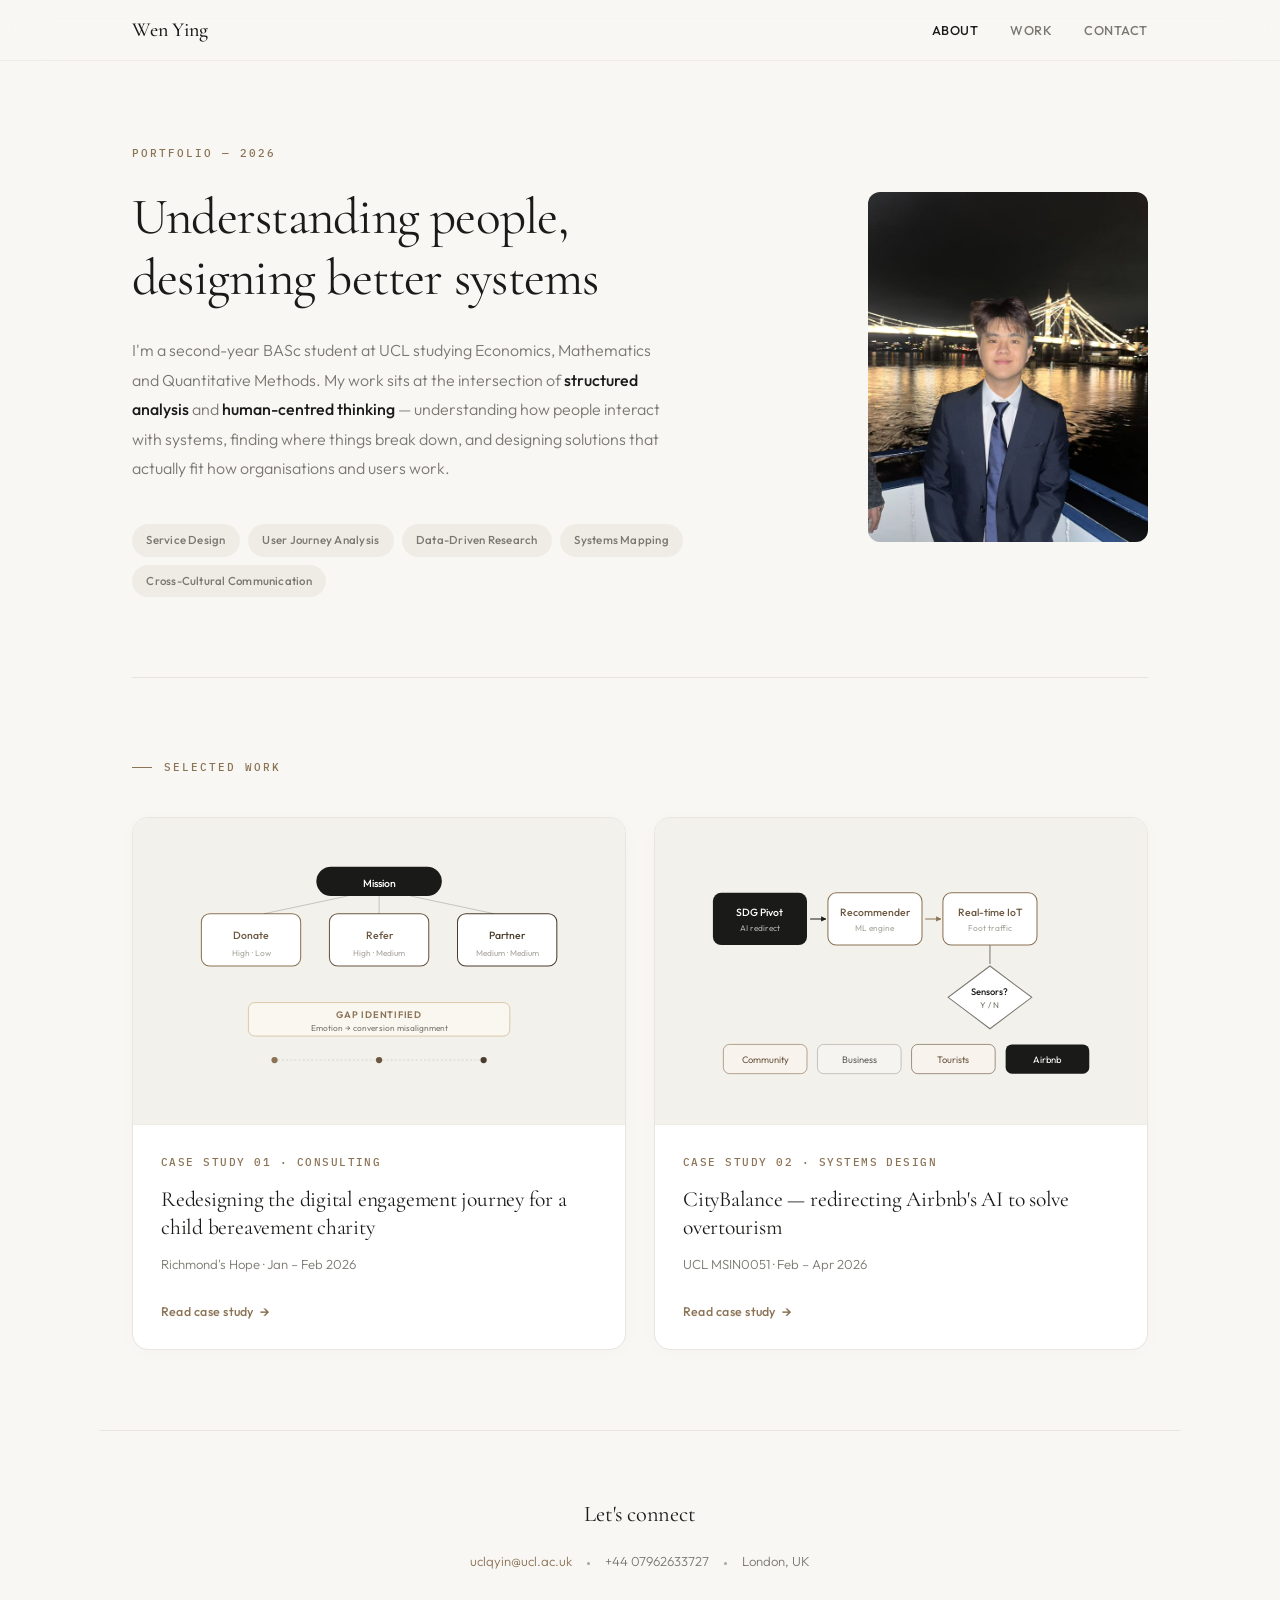
==== commit a3ad7448: "Rename index-html.html to index.html" ====
--- a/index.html
+++ b/index.html
@@ -42,7 +42,6 @@
 
 ::selection { background: var(--accent); color: #fff; }
 
-/* ─── FADE-IN ON SCROLL ─── */
 .reveal {
   opacity: 0;
   transform: translateY(24px);
@@ -62,9 +61,7 @@
   border-bottom: 1px solid var(--border-light);
   transition: box-shadow 0.3s var(--ease);
 }
-nav.scrolled {
-  box-shadow: 0 1px 12px rgba(0,0,0,0.04);
-}
+nav.scrolled { box-shadow: 0 1px 12px rgba(0,0,0,0.04); }
 nav .inner {
   max-width: 1080px; margin: 0 auto;
   display: flex; justify-content: space-between; align-items: center;
@@ -88,6 +85,14 @@
   text-transform: uppercase;
   transition: color 0.25s var(--ease);
   position: relative;
+}
+nav .links a.active { color: var(--text); }
+nav .links a.active::after {
+  content: '';
+  position: absolute;
+  bottom: -2px; left: 0; right: 0;
+  height: 1px;
+  background: var(--accent);
 }
 nav .links a::after {
   content: '';
@@ -99,13 +104,13 @@
   transform-origin: right;
   transition: transform 0.3s var(--ease);
 }
-nav .links a:hover { color: var(--accent); }
-nav .links a:hover::after { transform: scaleX(1); transform-origin: left; }
+nav .links a:not(.active):hover { color: var(--accent); }
+nav .links a:not(.active):hover::after { transform: scaleX(1); transform-origin: left; }
 
 /* ─── HERO ─── */
 .hero {
   max-width: 1080px; margin: 0 auto;
-  padding: 10rem 2rem 6rem;
+  padding: 9rem 2rem 5rem;
 }
 .hero-inner {
   display: flex; flex-direction: column-reverse;
@@ -156,10 +161,7 @@
   line-height: 1.85;
   margin-bottom: 2.5rem;
 }
-.hero-sub strong {
-  font-weight: 500;
-  color: var(--text);
-}
+.hero-sub strong { font-weight: 500; color: var(--text); }
 .tags { display: flex; flex-wrap: wrap; gap: 0.5rem; }
 .tag {
   font-size: 0.72rem;
@@ -174,22 +176,14 @@
 .tag:hover { background: var(--accent-light); color: var(--accent); }
 
 /* ─── SECTION DIVIDER ─── */
-.section-divider {
-  max-width: 1080px; margin: 0 auto;
-  padding: 0 2rem;
-}
-.section-divider hr {
-  border: none;
-  height: 1px;
-  background: var(--border);
-}
-
-/* ─── SECTION ─── */
-section {
+.section-divider { max-width: 1080px; margin: 0 auto; padding: 0 2rem; }
+.section-divider hr { border: none; height: 1px; background: var(--border); }
+
+/* ─── WORK SECTION ─── */
+section.work {
   max-width: 1080px; margin: 0 auto;
   padding: 5rem 2rem 5rem;
 }
-
 .section-label {
   font-family: var(--mono);
   font-size: 0.68rem;
@@ -197,7 +191,7 @@
   color: var(--accent);
   letter-spacing: 0.18em;
   text-transform: uppercase;
-  margin-bottom: 1.5rem;
+  margin-bottom: 2.5rem;
   display: flex;
   align-items: center;
   gap: 0.75rem;
@@ -208,207 +202,101 @@
   background: var(--accent);
 }
 
-/* ─── PROJECT CARD ─── */
-.project-card {
+/* ─── PROJECT GRID ─── */
+.project-grid {
+  display: grid;
+  grid-template-columns: 1fr;
+  gap: 1.75rem;
+}
+@media(min-width: 820px) {
+  .project-grid { grid-template-columns: 1fr 1fr; gap: 1.75rem; }
+}
+
+.project-link {
+  text-decoration: none;
+  color: inherit;
+  display: block;
+}
+
+.project-preview {
   background: var(--surface);
   border: 1px solid var(--border);
   border-radius: 16px;
   overflow: hidden;
-  margin-bottom: 4rem;
   box-shadow: 0 2px 20px rgba(0,0,0,0.02);
-  transition: box-shadow 0.4s var(--ease);
-}
-.project-card:hover {
-  box-shadow: 0 8px 40px rgba(0,0,0,0.04);
-}
-
-.project-header {
-  padding: 3rem 3rem 2.5rem;
+  transition: box-shadow 0.4s var(--ease), transform 0.4s var(--ease), border-color 0.4s var(--ease);
+  height: 100%;
+  display: flex;
+  flex-direction: column;
+}
+.project-preview:hover {
+  box-shadow: 0 12px 48px rgba(0,0,0,0.06);
+  transform: translateY(-4px);
+  border-color: var(--accent);
+}
+
+.preview-image {
+  aspect-ratio: 16 / 10;
+  background: var(--bg-warm);
   border-bottom: 1px solid var(--border-light);
-}
-
-.project-header-inner {
-  display: flex; flex-direction: column; gap: 2.5rem;
-}
-@media(min-width: 820px) {
-  .project-header-inner {
-    flex-direction: row;
-    justify-content: space-between;
-    align-items: flex-start;
-  }
-}
-.project-header-content { flex: 1; }
-.project-header-images {
-  flex-shrink: 0; width: 100%; max-width: 240px;
-  display: flex; flex-direction: column; gap: 1rem;
-}
-.project-header-images img {
-  width: 100%; border-radius: 8px;
-  border: 1px solid var(--border-light);
-  filter: grayscale(10%);
-}
-.img-logo {
-  object-fit: contain; background: white; padding: 0.75rem;
-}
-.img-banner { object-fit: cover; aspect-ratio: 16/9; }
-
-.project-header .overline {
+  display: flex; align-items: center; justify-content: center;
+  overflow: hidden;
+  position: relative;
+}
+.preview-image svg {
+  width: 85%;
+  height: auto;
+  transition: transform 0.6s var(--ease);
+}
+.project-preview:hover .preview-image svg {
+  transform: scale(1.04);
+}
+
+.preview-body {
+  padding: 1.75rem 1.75rem 1.5rem;
+  flex: 1;
+  display: flex;
+  flex-direction: column;
+}
+.preview-overline {
   font-family: var(--mono);
-  font-size: 0.68rem;
+  font-size: 0.66rem;
   font-weight: 500;
   letter-spacing: 0.14em;
   text-transform: uppercase;
   color: var(--accent);
-  margin-bottom: 0.75rem;
-}
-.project-header h2 {
+  margin-bottom: 0.85rem;
+}
+.preview-title {
   font-family: var(--serif);
-  font-size: 1.6rem;
+  font-size: 1.35rem;
   line-height: 1.3;
   font-weight: 400;
-  margin-bottom: 1rem;
   letter-spacing: -0.01em;
   color: var(--text);
-}
-.project-header .desc {
-  font-size: 0.92rem;
+  margin-bottom: 0.75rem;
+}
+.preview-meta {
+  font-size: 0.82rem;
   font-weight: 300;
   color: var(--text-secondary);
-  max-width: 560px;
-  line-height: 1.75;
-}
-
-.project-meta {
-  display: flex; gap: 2.5rem; margin-top: 1.75rem; flex-wrap: wrap;
-}
-.project-meta .meta-item { font-size: 0.78rem; }
-.project-meta .meta-label {
-  font-weight: 600; color: var(--text);
-  display: block; margin-bottom: 0.2rem;
-  letter-spacing: 0.01em;
-}
-.project-meta .meta-value { color: var(--text-secondary); font-weight: 300; }
-
-.project-body { padding: 3rem; }
-
-/* ─── PHASE BLOCKS ─── */
-.phase { margin-bottom: 3rem; }
-.phase:last-child { margin-bottom: 0; }
-
-.phase-label {
-  display: inline-flex; align-items: center; gap: 0.6rem;
-  font-family: var(--mono);
-  font-size: 0.68rem;
-  font-weight: 500;
-  letter-spacing: 0.12em;
-  text-transform: uppercase;
+  margin-bottom: 1.5rem;
+}
+.preview-cta {
+  margin-top: auto;
+  font-size: 0.78rem;
+  font-weight: 500;
   color: var(--accent);
-  margin-bottom: 0.85rem;
-}
-.phase-icon {
-  width: 16px; height: 16px;
-  color: var(--accent);
-  stroke-width: 1.8;
-}
-
-.phase h3 {
-  font-family: var(--serif);
-  font-size: 1.2rem;
-  font-weight: 400;
-  margin-bottom: 1rem;
-  line-height: 1.4;
-  color: var(--text);
-  letter-spacing: -0.005em;
-}
-.phase p {
-  font-size: 0.9rem;
-  font-weight: 300;
-  color: var(--text-secondary);
-  line-height: 1.8;
-  max-width: 620px;
-}
-
-/* ─── DIAGRAMS ─── */
-.diagram-wrap {
-  background: var(--bg-warm);
-  border-radius: 12px;
-  padding: 2.5rem 2rem;
-  margin: 2rem 0;
-  overflow-x: auto;
-  border: 1px solid var(--border-light);
-}
-.diagram-wrap svg { display: block; margin: 0 auto; }
-.diagram-caption {
-  font-size: 0.72rem;
-  font-weight: 400;
-  color: var(--text-tertiary);
-  text-align: center;
-  margin-top: 1.25rem;
-  font-style: italic;
-}
-
-/* ─── INSIGHT CALLOUT ─── */
-.insight-callout {
-  background: var(--accent-light);
-  border-left: 2px solid var(--accent);
-  border-radius: 0 10px 10px 0;
-  padding: 1.5rem 1.75rem;
-  margin: 2rem 0;
-}
-.insight-callout .callout-label {
-  font-family: var(--mono);
-  font-size: 0.65rem;
-  font-weight: 600;
-  color: var(--accent-dark);
-  letter-spacing: 0.12em;
-  text-transform: uppercase;
-  margin-bottom: 0.5rem;
   display: flex;
   align-items: center;
-  gap: 0.5rem;
-}
-.insight-callout .callout-icon {
-  width: 14px; height: 14px;
-  color: var(--accent-dark);
-  stroke-width: 2;
-}
-.insight-callout p {
-  font-size: 0.88rem;
-  font-weight: 300;
-  color: var(--accent-dark);
-  line-height: 1.72;
-  max-width: 580px;
-}
-.insight-callout strong { font-weight: 500; }
-
-/* ─── OUTCOME METRICS ─── */
-.outcomes {
-  display: grid;
-  grid-template-columns: repeat(auto-fit, minmax(180px, 1fr));
-  gap: 1rem;
-  margin: 2rem 0;
-}
-.outcome-card {
-  background: var(--bg);
-  border-radius: 12px;
-  padding: 1.5rem;
-  text-align: center;
-  border: 1px solid var(--border);
-  transition: border-color 0.3s var(--ease);
-}
-.outcome-card:hover { border-color: var(--accent); }
-.outcome-card .num {
-  font-family: var(--serif);
-  font-size: 2rem;
-  font-weight: 300;
-  color: var(--accent);
-  line-height: 1.2;
-}
-.outcome-card .label {
-  font-size: 0.75rem;
-  font-weight: 400;
-  color: var(--text-secondary);
-  margin-top: 0.4rem;
+  gap: 0.4rem;
+  letter-spacing: 0.02em;
+  transition: gap 0.3s var(--ease);
+}
+.project-preview:hover .preview-cta { gap: 0.7rem; }
+.preview-cta .arrow {
+  font-size: 0.9rem;
+  transition: transform 0.3s var(--ease);
 }
 
 /* ─── FOOTER ─── */
@@ -448,21 +336,14 @@
   vertical-align: middle;
 }
 
-/* ─── SVG RESTYLE ─── */
-/* We override the inline SVG colors for the diagrams via CSS where possible,
-   but the SVGs use inline fills, so we restyle them in the HTML below. */
-
-/* ─── RESPONSIVE ─── */
 @media(max-width: 640px) {
-  .hero { padding: 8rem 1.5rem 4rem; }
-  .project-header { padding: 2rem 1.5rem 1.75rem; }
-  .project-body { padding: 2rem 1.5rem; }
-  .diagram-wrap { padding: 1.5rem 1rem; }
+  .hero { padding: 7rem 1.5rem 3.5rem; }
+  section.work { padding: 3.5rem 1.5rem; }
   nav .links { gap: 1.25rem; }
   nav .links a { font-size: 0.72rem; }
   nav .inner { padding: 0 1.5rem; }
-  section { padding: 3.5rem 1.5rem; }
-  .project-header-images { max-width: 100%; }
+  .preview-body { padding: 1.5rem; }
+  .preview-title { font-size: 1.2rem; }
 }
 </style>
 </head>
@@ -470,11 +351,11 @@
 
 <nav>
   <div class="inner">
-    <a href="#" class="name">Wen Ying</a>
+    <a href="index.html" class="name">Wen Ying</a>
     <div class="links">
-      <a href="#project-1">Work</a>
-      <a href="#project-2">Research</a>
-      <a href="#contact">Contact</a>
+      <a href="index.html" class="active">About</a>
+      <a href="index.html#work">Work</a>
+      <a href="index.html#contact">Contact</a>
     </div>
   </div>
 </nav>
@@ -507,503 +388,120 @@
 
 <div class="section-divider"><hr></div>
 
-<!-- ═══════════════════ CASE STUDY 01 ═══════════════════ -->
-
-<section id="project-1">
-  <div class="section-label reveal">Case Study 01</div>
-  <div class="project-card reveal">
-    <div class="project-header">
-      <div class="project-header-inner">
-        <div class="project-header-content">
-          <div class="overline">Business Consultant</div>
-          <h2>Redesigning the Digital Engagement Journey for a Child Bereavement Charity</h2>
-          <p class="desc">
-            Analysed how website visitors, potential donors and community partners experienced
-            Richmond's Hope's digital presence — and designed a structured action framework
-            to close the gap between emotional storytelling and meaningful conversion.
-          </p>
-          <div class="project-meta">
-            <div class="meta-item"><span class="meta-label">Client</span><span class="meta-value">Richmond's Hope (via Blackmont Consulting)</span></div>
-            <div class="meta-item"><span class="meta-label">Timeline</span><span class="meta-value">Jan – Feb 2026</span></div>
-            <div class="meta-item"><span class="meta-label">My Role</span><span class="meta-value">Lead Analyst — Digital Audit &amp; Benchmarking</span></div>
-          </div>
+<!-- ═══════════════════ SELECTED WORK ═══════════════════ -->
+
+<section class="work" id="work">
+  <div class="section-label reveal">Selected Work</div>
+
+  <div class="project-grid">
+
+    <!-- ── Card 1: Richmond's Hope ── -->
+    <a href="richmond.html" class="project-link reveal">
+      <div class="project-preview">
+        <div class="preview-image">
+          <svg viewBox="0 0 400 230" xmlns="http://www.w3.org/2000/svg">
+            <!-- Three pathway boxes -->
+            <rect x="30" y="60" width="95" height="50" rx="8" fill="#fff" stroke="#8B7355" stroke-width="1"/>
+            <text x="77.5" y="84" text-anchor="middle" font-family="Outfit,sans-serif" font-size="10" font-weight="500" fill="#6B5740">Donate</text>
+            <text x="77.5" y="100" text-anchor="middle" font-family="Outfit,sans-serif" font-size="8" fill="#A8A59E">High · Low</text>
+
+            <rect x="152.5" y="60" width="95" height="50" rx="8" fill="#fff" stroke="#6B5740" stroke-width="1"/>
+            <text x="200" y="84" text-anchor="middle" font-family="Outfit,sans-serif" font-size="10" font-weight="500" fill="#6B5740">Refer</text>
+            <text x="200" y="100" text-anchor="middle" font-family="Outfit,sans-serif" font-size="8" fill="#A8A59E">High · Medium</text>
+
+            <rect x="275" y="60" width="95" height="50" rx="8" fill="#fff" stroke="#4A3D2E" stroke-width="1"/>
+            <text x="322.5" y="84" text-anchor="middle" font-family="Outfit,sans-serif" font-size="10" font-weight="500" fill="#4A3D2E">Partner</text>
+            <text x="322.5" y="100" text-anchor="middle" font-family="Outfit,sans-serif" font-size="8" fill="#A8A59E">Medium · Medium</text>
+
+            <!-- Central mission pill -->
+            <rect x="140" y="15" width="120" height="28" rx="14" fill="#1A1A18"/>
+            <text x="200" y="34" text-anchor="middle" font-family="Outfit,sans-serif" font-size="10" font-weight="500" fill="#fff">Mission</text>
+
+            <!-- Connecting lines -->
+            <line x1="170" y1="43" x2="90" y2="60" stroke="#1A1A18" stroke-width="0.8" opacity="0.25"/>
+            <line x1="200" y1="43" x2="200" y2="60" stroke="#1A1A18" stroke-width="0.8" opacity="0.25"/>
+            <line x1="230" y1="43" x2="310" y2="60" stroke="#1A1A18" stroke-width="0.8" opacity="0.25"/>
+
+            <!-- Bottom gap label -->
+            <rect x="75" y="145" width="250" height="32" rx="6" fill="#FAF6F0" stroke="#C8B080" stroke-width="0.6"/>
+            <text x="200" y="160" text-anchor="middle" font-family="Outfit,sans-serif" font-size="9" font-weight="600" fill="#8B7355" letter-spacing="0.08em">GAP IDENTIFIED</text>
+            <text x="200" y="172" text-anchor="middle" font-family="Outfit,sans-serif" font-size="8" fill="#7A7870">Emotion → conversion misalignment</text>
+
+            <!-- Three small path indicators -->
+            <circle cx="100" cy="200" r="3" fill="#8B7355"/>
+            <circle cx="200" cy="200" r="3" fill="#6B5740"/>
+            <circle cx="300" cy="200" r="3" fill="#4A3D2E"/>
+            <line x1="103" y1="200" x2="197" y2="200" stroke="#C8C4BC" stroke-width="0.6" stroke-dasharray="2,2"/>
+            <line x1="203" y1="200" x2="297" y2="200" stroke="#C8C4BC" stroke-width="0.6" stroke-dasharray="2,2"/>
+          </svg>
         </div>
-        <div class="project-header-images">
-          <img src="download.jpg" alt="Richmond's Hope Logo" class="img-logo">
-          <img src="Linkedin%20Image%20Blackmont%20Recruitment.PNG" alt="Blackmont Consulting Banner" class="img-banner">
+        <div class="preview-body">
+          <div class="preview-overline">Case Study 01 · Consulting</div>
+          <h3 class="preview-title">Redesigning the digital engagement journey for a child bereavement charity</h3>
+          <p class="preview-meta">Richmond's Hope · Jan – Feb 2026</p>
+          <div class="preview-cta">Read case study <span class="arrow">→</span></div>
         </div>
       </div>
-    </div>
-
-    <div class="project-body">
-
-      <!-- Phase: Discover -->
-      <div class="phase reveal">
-        <div class="phase-label">
-          <svg class="phase-icon" viewBox="0 0 24 24" fill="none" stroke="currentColor" xmlns="http://www.w3.org/2000/svg">
-            <circle cx="11" cy="11" r="8"/><line x1="21" y1="21" x2="16.65" y2="16.65"/>
+    </a>
+
+    <!-- ── Card 2: CityBalance ── -->
+    <a href="citybalance.html" class="project-link reveal">
+      <div class="project-preview">
+        <div class="preview-image">
+          <svg viewBox="0 0 400 230" xmlns="http://www.w3.org/2000/svg">
+            <!-- Pivot box (dark) -->
+            <rect x="20" y="40" width="90" height="50" rx="8" fill="#1A1A18"/>
+            <text x="65" y="62" text-anchor="middle" font-family="Outfit,sans-serif" font-size="10" font-weight="500" fill="#fff">SDG Pivot</text>
+            <text x="65" y="77" text-anchor="middle" font-family="Outfit,sans-serif" font-size="8" fill="rgba(255,255,255,0.65)">AI redirect</text>
+
+            <line x1="113" y1="65" x2="128" y2="65" stroke="#1A1A18" stroke-width="1" marker-end="url(#pva)"/>
+
+            <!-- AI Recommender -->
+            <rect x="130" y="40" width="90" height="50" rx="8" fill="#fff" stroke="#8B7355" stroke-width="1"/>
+            <text x="175" y="62" text-anchor="middle" font-family="Outfit,sans-serif" font-size="10" font-weight="500" fill="#6B5740">Recommender</text>
+            <text x="175" y="77" text-anchor="middle" font-family="Outfit,sans-serif" font-size="8" fill="#A8A59E">ML engine</text>
+
+            <line x1="223" y1="65" x2="238" y2="65" stroke="#8B7355" stroke-width="1" marker-end="url(#pva2)"/>
+
+            <!-- IoT -->
+            <rect x="240" y="40" width="90" height="50" rx="8" fill="#fff" stroke="#8B7355" stroke-width="1"/>
+            <text x="285" y="62" text-anchor="middle" font-family="Outfit,sans-serif" font-size="10" font-weight="500" fill="#6B5740">Real-time IoT</text>
+            <text x="285" y="77" text-anchor="middle" font-family="Outfit,sans-serif" font-size="8" fill="#A8A59E">Foot traffic</text>
+
+            <!-- Decision diamond -->
+            <line x1="285" y1="90" x2="285" y2="108" stroke="#7A7870" stroke-width="1"/>
+            <polygon points="285,110 325,140 285,170 245,140" fill="#fff" stroke="#7A7870" stroke-width="1"/>
+            <text x="285" y="138" text-anchor="middle" font-family="Outfit,sans-serif" font-size="9" font-weight="500" fill="#1A1A18">Sensors?</text>
+            <text x="285" y="150" text-anchor="middle" font-family="Outfit,sans-serif" font-size="8" fill="#7A7870">Y / N</text>
+
+            <!-- Outcomes -->
+            <rect x="30" y="185" width="80" height="28" rx="6" fill="#F8F3ED" stroke="#8B7355" stroke-width="0.6"/>
+            <text x="70" y="203" text-anchor="middle" font-family="Outfit,sans-serif" font-size="9" fill="#6B5740">Community</text>
+
+            <rect x="120" y="185" width="80" height="28" rx="6" fill="#F5F4F0" stroke="#A8A59E" stroke-width="0.6"/>
+            <text x="160" y="203" text-anchor="middle" font-family="Outfit,sans-serif" font-size="9" fill="#5F5E5A">Business</text>
+
+            <rect x="210" y="185" width="80" height="28" rx="6" fill="#F8F3ED" stroke="#6B5740" stroke-width="0.6"/>
+            <text x="250" y="203" text-anchor="middle" font-family="Outfit,sans-serif" font-size="9" fill="#6B5740">Tourists</text>
+
+            <rect x="300" y="185" width="80" height="28" rx="6" fill="#1A1A18"/>
+            <text x="340" y="203" text-anchor="middle" font-family="Outfit,sans-serif" font-size="9" fill="#fff">Airbnb</text>
+
+            <defs>
+              <marker id="pva" viewBox="0 0 10 10" refX="9" refY="5" markerWidth="5" markerHeight="5" orient="auto"><path d="M 0 0 L 10 5 L 0 10 z" fill="#1A1A18"/></marker>
+              <marker id="pva2" viewBox="0 0 10 10" refX="9" refY="5" markerWidth="5" markerHeight="5" orient="auto"><path d="M 0 0 L 10 5 L 0 10 z" fill="#8B7355"/></marker>
+            </defs>
           </svg>
-          Discover
         </div>
-        <h3>The charity told powerful stories — but visitors didn't know what to do next</h3>
-        <p>
-          Richmond's Hope supports bereaved children across Scotland. Their website communicated the emotional weight of their mission effectively, but I needed to understand whether this translated into action. I mapped the existing digital presence — website pages, social media channels, and public-facing content — against three core conversion pathways: donation, referral, and partnership enquiry.
-        </p>
-      </div>
-
-      <!-- Diagram 1: Visitor Journey Before -->
-      <div class="diagram-wrap reveal">
-        <svg viewBox="0 0 760 320" xmlns="http://www.w3.org/2000/svg" width="100%" style="max-width:760px;">
-          <text x="380" y="28" text-anchor="middle" font-family="Outfit,sans-serif" font-size="11" font-weight="500" fill="#7A7870" letter-spacing="0.1em">VISITOR JOURNEY — BEFORE AUDIT</text>
-          <g transform="translate(40,55)">
-            <rect x="0" y="0" width="130" height="70" rx="10" fill="#fff" stroke="#E8E5DE" stroke-width="1.2"/>
-            <text x="65" y="28" text-anchor="middle" font-family="Outfit,sans-serif" font-size="11" font-weight="500" fill="#1A1A18">Visitor arrives</text>
-            <text x="65" y="46" text-anchor="middle" font-family="Outfit,sans-serif" font-size="10" fill="#7A7870">Search / Social / Referral</text>
-            <line x1="135" y1="35" x2="170" y2="35" stroke="#C8C4BC" stroke-width="1.2" marker-end="url(#arrowGrey)"/>
-            <rect x="175" y="0" width="130" height="70" rx="10" fill="#fff" stroke="#E8E5DE" stroke-width="1.2"/>
-            <text x="240" y="28" text-anchor="middle" font-family="Outfit,sans-serif" font-size="11" font-weight="500" fill="#1A1A18">Reads story</text>
-            <text x="240" y="46" text-anchor="middle" font-family="Outfit,sans-serif" font-size="10" fill="#7A7870">Emotional engagement</text>
-            <line x1="310" y1="35" x2="345" y2="35" stroke="#C8C4BC" stroke-width="1.2" marker-end="url(#arrowGrey)"/>
-            <rect x="350" y="0" width="140" height="70" rx="10" fill="#F8F3ED" stroke="#8B7355" stroke-width="1.2" stroke-dasharray="5,3"/>
-            <text x="420" y="24" text-anchor="middle" font-family="Outfit,sans-serif" font-size="11" font-weight="500" fill="#8B7355">Wants to act</text>
-            <text x="420" y="42" text-anchor="middle" font-family="Outfit,sans-serif" font-size="10" fill="#8B7355">No clear CTA visible</text>
-            <text x="420" y="57" text-anchor="middle" font-family="Outfit,sans-serif" font-size="10" fill="#8B7355">Donate? Refer? Partner?</text>
-            <line x1="490" y1="45" x2="540" y2="80" stroke="#8B7355" stroke-width="1.2" stroke-dasharray="4,3"/>
-            <rect x="520" y="80" width="130" height="45" rx="8" fill="#F8F3ED" stroke="#8B7355" stroke-width="1"/>
-            <text x="585" y="100" text-anchor="middle" font-family="Outfit,sans-serif" font-size="11" font-weight="500" fill="#8B7355">Drop-off</text>
-            <text x="585" y="116" text-anchor="middle" font-family="Outfit,sans-serif" font-size="10" fill="#8B7355">Intent lost</text>
-          </g>
-          <g transform="translate(40,175)">
-            <rect x="0" y="0" width="680" height="44" rx="8" fill="#FAF6F0" stroke="#C8B080" stroke-width="0.8"/>
-            <text x="340" y="17" text-anchor="middle" font-family="Outfit,sans-serif" font-size="10.5" font-weight="600" fill="#8B7355">GAP IDENTIFIED</text>
-            <text x="340" y="35" text-anchor="middle" font-family="Outfit,sans-serif" font-size="10" fill="#7A7870">Strong emotional content → Weak conversion pathways — message and CTA misalignment across all three engagement routes</text>
-          </g>
-          <g transform="translate(40, 245)">
-            <rect x="0" y="0" width="210" height="50" rx="8" fill="#fff" stroke="#8B7355" stroke-width="0.8" stroke-dasharray="4,3"/>
-            <text x="105" y="20" text-anchor="middle" font-family="Outfit,sans-serif" font-size="10" font-weight="500" fill="#8B7355">Donation Path</text>
-            <text x="105" y="38" text-anchor="middle" font-family="Outfit,sans-serif" font-size="9.5" fill="#A8A59E">Buried link, no urgency framing</text>
-            <rect x="235" y="0" width="210" height="50" rx="8" fill="#fff" stroke="#8B7355" stroke-width="0.8" stroke-dasharray="4,3"/>
-            <text x="340" y="20" text-anchor="middle" font-family="Outfit,sans-serif" font-size="10" font-weight="500" fill="#8B7355">Referral Path</text>
-            <text x="340" y="38" text-anchor="middle" font-family="Outfit,sans-serif" font-size="9.5" fill="#A8A59E">No school/GP-facing guidance</text>
-            <rect x="470" y="0" width="210" height="50" rx="8" fill="#fff" stroke="#8B7355" stroke-width="0.8" stroke-dasharray="4,3"/>
-            <text x="575" y="20" text-anchor="middle" font-family="Outfit,sans-serif" font-size="10" font-weight="500" fill="#8B7355">Partnership Path</text>
-            <text x="575" y="38" text-anchor="middle" font-family="Outfit,sans-serif" font-size="9.5" fill="#A8A59E">No corporate value proposition</text>
-          </g>
-          <defs>
-            <marker id="arrowGrey" viewBox="0 0 10 10" refX="9" refY="5" markerWidth="6" markerHeight="6" orient="auto-start-reverse">
-              <path d="M 0 0 L 10 5 L 0 10 z" fill="#C8C4BC"/>
-            </marker>
-          </defs>
-        </svg>
-        <div class="diagram-caption">User journey mapping revealed a critical disconnect between emotional engagement and conversion</div>
-      </div>
-
-      <!-- Phase: Research -->
-      <div class="phase reveal">
-        <div class="phase-label">
-          <svg class="phase-icon" viewBox="0 0 24 24" fill="none" stroke="currentColor" xmlns="http://www.w3.org/2000/svg">
-            <path d="M2 3h6a4 4 0 0 1 4 4v14a3 3 0 0 0-3-3H2z"/><path d="M22 3h-6a4 4 0 0 0-4 4v14a3 3 0 0 1 3-3h7z"/>
-          </svg>
-          Research
-        </div>
-        <h3>Benchmarking peer charities to understand what "good" looks like</h3>
-        <p>
-          I conducted a comparative analysis of peer child bereavement and youth support charities, examining how they structured their digital engagement across three dimensions: school partnerships (the primary referral channel), corporate partnerships (the primary funding channel), and community engagement. This research revealed clear patterns in how effective charities connected their mission narrative to specific, audience-tailored calls-to-action.
-        </p>
-      </div>
-
-      <div class="insight-callout reveal">
-        <div class="callout-label">
-          <svg class="callout-icon" viewBox="0 0 24 24" fill="none" stroke="currentColor" xmlns="http://www.w3.org/2000/svg">
-            <path d="M9.663 17h4.673M12 3v1m6.364 1.636l-.707.707M21 12h-1M4 12H3m3.343-5.657l-.707-.707m2.828 9.9a5 5 0 117.072 0l-.548.547A3.374 3.374 0 0014 18.469V19a2 2 0 11-4 0v-.531c0-.895-.356-1.754-.988-2.386l-.548-.547z"/>
-          </svg>
-          Key Insight
-        </div>
-        <p>
-          The most effective peer charities didn't simply add more CTAs — they designed <strong>audience-specific entry points</strong>. A school visitor needed safeguarding language and referral forms; a corporate visitor needed impact metrics and partnership tiers. Richmond's Hope used a single, generic narrative for all audiences.
-        </p>
-      </div>
-
-      <!-- Phase: Solution -->
-      <div class="phase reveal">
-        <div class="phase-label">
-          <svg class="phase-icon" viewBox="0 0 24 24" fill="none" stroke="currentColor" xmlns="http://www.w3.org/2000/svg">
-            <polyline points="9 11 12 14 22 4"/><path d="M21 12v7a2 2 0 0 1-2 2H5a2 2 0 0 1-2-2V5a2 2 0 0 1 2-2h11"/>
-          </svg>
-          Solution
-        </div>
-        <h3>A structured action framework mapping each audience to a conversion pathway</h3>
-        <p>
-          Rather than recommending a full website redesign (which exceeded the charity's capacity), I designed a prioritised action framework that mapped specific, implementable changes to each of the three conversion pathways. Each recommendation was scoped to the charity's existing resources and ranked by impact-to-effort ratio.
-        </p>
-      </div>
-
-      <!-- Diagram 2: Proposed Framework -->
-      <div class="diagram-wrap reveal">
-        <svg viewBox="0 0 760 300" xmlns="http://www.w3.org/2000/svg" width="100%" style="max-width:760px;">
-          <text x="380" y="26" text-anchor="middle" font-family="Outfit,sans-serif" font-size="11" font-weight="500" fill="#7A7870" letter-spacing="0.1em">PROPOSED ENGAGEMENT FRAMEWORK</text>
-          <rect x="280" y="50" width="200" height="50" rx="25" fill="#1A1A18" stroke="none"/>
-          <text x="380" y="80" text-anchor="middle" font-family="Outfit,sans-serif" font-size="12" font-weight="500" fill="#fff">Richmond's Hope Mission</text>
-          <line x1="310" y1="100" x2="140" y2="140" stroke="#1A1A18" stroke-width="1" opacity="0.25"/>
-          <line x1="380" y1="100" x2="380" y2="140" stroke="#1A1A18" stroke-width="1" opacity="0.25"/>
-          <line x1="450" y1="100" x2="620" y2="140" stroke="#1A1A18" stroke-width="1" opacity="0.25"/>
-          <g transform="translate(30,140)">
-            <rect x="0" y="0" width="220" height="140" rx="12" fill="#fff" stroke="#8B7355" stroke-width="1"/>
-            <rect x="0" y="0" width="220" height="36" rx="12" fill="#8B7355"/>
-            <rect x="0" y="18" width="220" height="18" fill="#8B7355"/>
-            <text x="110" y="24" text-anchor="middle" font-family="Outfit,sans-serif" font-size="11" font-weight="500" fill="#fff" letter-spacing="0.06em">DONATE</text>
-            <text x="20" y="60" font-family="Outfit,sans-serif" font-size="9.5" fill="#1A1A18" font-weight="400">Embed donate CTA on every story</text>
-            <text x="20" y="80" font-family="Outfit,sans-serif" font-size="9.5" fill="#1A1A18" font-weight="400">Add impact framing ("£20 = 1 session")</text>
-            <text x="20" y="100" font-family="Outfit,sans-serif" font-size="9.5" fill="#1A1A18" font-weight="400">Monthly giving option on homepage</text>
-            <text x="20" y="126" font-family="Outfit,sans-serif" font-size="8.5" fill="#8B7355" font-weight="500">Priority: High · Effort: Low</text>
-          </g>
-          <g transform="translate(270,140)">
-            <rect x="0" y="0" width="220" height="140" rx="12" fill="#fff" stroke="#8B7355" stroke-width="1"/>
-            <rect x="0" y="0" width="220" height="36" rx="12" fill="#6B5740"/>
-            <rect x="0" y="18" width="220" height="18" fill="#6B5740"/>
-            <text x="110" y="24" text-anchor="middle" font-family="Outfit,sans-serif" font-size="11" font-weight="500" fill="#fff" letter-spacing="0.06em">REFER</text>
-            <text x="20" y="60" font-family="Outfit,sans-serif" font-size="9.5" fill="#1A1A18" font-weight="400">School-specific landing page</text>
-            <text x="20" y="80" font-family="Outfit,sans-serif" font-size="9.5" fill="#1A1A18" font-weight="400">Downloadable referral checklist</text>
-            <text x="20" y="100" font-family="Outfit,sans-serif" font-size="9.5" fill="#1A1A18" font-weight="400">GP/counsellor signposting guide</text>
-            <text x="20" y="126" font-family="Outfit,sans-serif" font-size="8.5" fill="#6B5740" font-weight="500">Priority: High · Effort: Medium</text>
-          </g>
-          <g transform="translate(510,140)">
-            <rect x="0" y="0" width="220" height="140" rx="12" fill="#fff" stroke="#8B7355" stroke-width="1"/>
-            <rect x="0" y="0" width="220" height="36" rx="12" fill="#4A3D2E"/>
-            <rect x="0" y="18" width="220" height="18" fill="#4A3D2E"/>
-            <text x="110" y="24" text-anchor="middle" font-family="Outfit,sans-serif" font-size="11" font-weight="500" fill="#fff" letter-spacing="0.06em">PARTNER</text>
-            <text x="20" y="60" font-family="Outfit,sans-serif" font-size="9.5" fill="#1A1A18" font-weight="400">Corporate partnership tiers page</text>
-            <text x="20" y="80" font-family="Outfit,sans-serif" font-size="9.5" fill="#1A1A18" font-weight="400">Impact dashboard for sponsors</text>
-            <text x="20" y="100" font-family="Outfit,sans-serif" font-size="9.5" fill="#1A1A18" font-weight="400">Community event toolkit</text>
-            <text x="20" y="126" font-family="Outfit,sans-serif" font-size="8.5" fill="#4A3D2E" font-weight="500">Priority: Medium · Effort: Medium</text>
-          </g>
-        </svg>
-        <div class="diagram-caption">Action framework prioritising high-impact, low-effort changes across three conversion pathways</div>
-      </div>
-
-      <!-- Phase: Outcome -->
-      <div class="phase reveal">
-        <div class="phase-label">
-          <svg class="phase-icon" viewBox="0 0 24 24" fill="none" stroke="currentColor" xmlns="http://www.w3.org/2000/svg">
-            <path d="M22 11.08V12a10 10 0 1 1-5.93-9.14"/><polyline points="22 4 12 14.01 9 11.01"/>
-          </svg>
-          Outcome
-        </div>
-        <h3>A practical, capacity-aware roadmap the board could act on</h3>
-        <p>
-          The final deliverable was a client-facing presentation used by the charity's board to guide their digital strategy. The board's feedback highlighted that the prioritised, implementation-ready format was more useful than previous advice they had received, which had been too ambitious for their operational capacity.
-        </p>
-      </div>
-
-      <div class="outcomes reveal">
-        <div class="outcome-card"><div class="num">3</div><div class="label">Conversion pathways mapped</div></div>
-        <div class="outcome-card"><div class="num">6</div><div class="label">Peer charities benchmarked</div></div>
-        <div class="outcome-card"><div class="num">9</div><div class="label">Prioritised recommendations</div></div>
-      </div>
-
-    </div>
-  </div>
-</section>
-
-<div class="section-divider"><hr></div>
-
-<!-- ═══════════════════ CASE STUDY 02 ═══════════════════ -->
-
-<section id="project-2">
-  <div class="section-label reveal">Case Study 02</div>
-  <div class="project-card reveal">
-    <div class="project-header">
-      <div class="project-header-inner">
-        <div class="project-header-content">
-          <div class="overline">Systems Design &amp; AI Strategy</div>
-          <h2>CityBalance — Redirecting Airbnb's AI to Solve Overtourism</h2>
-          <p class="desc">
-            A strategic initiative proposal arguing that Airbnb's existing AI infrastructure should be repurposed
-            to actively disperse tourists toward undervisited neighbourhoods — addressing overtourism not as a volume
-            problem, but as a systemic design failure aligned with UN SDG 11 (Sustainable Cities and Communities).
-          </p>
-          <div class="project-meta">
-            <div class="meta-item"><span class="meta-label">Context</span><span class="meta-value">UCL MSIN0051 — Digital Strategy &amp; Transformation</span></div>
-            <div class="meta-item"><span class="meta-label">Timeline</span><span class="meta-value">Feb – Apr 2026</span></div>
-            <div class="meta-item"><span class="meta-label">Format</span><span class="meta-value">12-min video presentation + process map</span></div>
-          </div>
-        </div>
-        <div class="project-header-images">
-          <img src="citybalance.jpg.png" alt="CityBalance Concept" class="img-logo">
+        <div class="preview-body">
+          <div class="preview-overline">Case Study 02 · Systems Design</div>
+          <h3 class="preview-title">CityBalance — redirecting Airbnb's AI to solve overtourism</h3>
+          <p class="preview-meta">UCL MSIN0051 · Feb – Apr 2026</p>
+          <div class="preview-cta">Read case study <span class="arrow">→</span></div>
         </div>
       </div>
-    </div>
-
-    <div class="project-body">
-
-      <!-- Phase: Consideration -->
-      <div class="phase reveal">
-        <div class="phase-label">
-          <svg class="phase-icon" viewBox="0 0 24 24" fill="none" stroke="currentColor" xmlns="http://www.w3.org/2000/svg">
-            <path d="M10.29 3.86L1.82 18a2 2 0 0 0 1.71 3h16.94a2 2 0 0 0 1.71-3L13.71 3.86a2 2 0 0 0-3.42 0z"/><line x1="12" y1="9" x2="12" y2="13"/><line x1="12" y1="17" x2="12.01" y2="17"/>
-          </svg>
-          Consideration — Three Converging Threats
-        </div>
-        <h3>The Airbnb model is under threat from three simultaneous directions</h3>
-        <p>
-          The process map begins by tracing three parallel problem chains that converge into a single strategic imperative. First, unregulated short-term rentals deplete housing supply and drive up long-term rents, threatening SDG 11 housing affordability targets and triggering severe regulatory backlash including total platform bans. Second, Airbnb's massive market scale ($12.24B projected revenue) translates to millions of tourist arrivals concentrated in the same hotspots — Venice, Barcelona — creating a "touristification" crisis that erodes community life and evolves overtourism into a systemic social equity problem. Third, while Airbnb actively integrates AI for personalisation, its AI roadmap ignores tourist distribution entirely — a strategic gap that competitors like Booking.com are already exploiting with OpenAI-powered trip planners that surface lesser-known destinations.
-        </p>
-      </div>
-
-      <!-- Diagram: Consideration -->
-      <div class="diagram-wrap reveal">
-        <svg viewBox="0 0 760 380" xmlns="http://www.w3.org/2000/svg" width="100%" style="max-width:760px;">
-          <text x="380" y="24" text-anchor="middle" font-family="Outfit,sans-serif" font-size="11" font-weight="500" fill="#7A7870" letter-spacing="0.1em">CONSIDERATION STAGE — THREE CONVERGING THREATS</text>
-          <g transform="translate(20,50)">
-            <rect x="0" y="0" width="155" height="52" rx="8" fill="#fff" stroke="#8B7355" stroke-width="1"/>
-            <text x="78" y="21" text-anchor="middle" font-family="Outfit,sans-serif" font-size="8.5" font-weight="500" fill="#6B5740">Housing Supply</text>
-            <text x="78" y="36" text-anchor="middle" font-family="Outfit,sans-serif" font-size="8.5" font-weight="500" fill="#6B5740">Depletion</text>
-            <line x1="158" y1="26" x2="180" y2="26" stroke="#8B7355" stroke-width="0.8" marker-end="url(#ac1n)"/>
-            <rect x="183" y="0" width="155" height="52" rx="8" fill="#fff" stroke="#8B7355" stroke-width="1"/>
-            <text x="261" y="21" text-anchor="middle" font-family="Outfit,sans-serif" font-size="8.5" font-weight="500" fill="#6B5740">SDG 11 Housing</text>
-            <text x="261" y="36" text-anchor="middle" font-family="Outfit,sans-serif" font-size="8.5" font-weight="500" fill="#6B5740">Affordability Risk</text>
-            <line x1="341" y1="26" x2="363" y2="26" stroke="#8B7355" stroke-width="0.8" marker-end="url(#ac1n)"/>
-            <rect x="366" y="0" width="155" height="52" rx="8" fill="#fff" stroke="#8B7355" stroke-width="1"/>
-            <text x="444" y="21" text-anchor="middle" font-family="Outfit,sans-serif" font-size="8.5" font-weight="500" fill="#6B5740">Severe Regulatory</text>
-            <text x="444" y="36" text-anchor="middle" font-family="Outfit,sans-serif" font-size="8.5" font-weight="500" fill="#6B5740">Backlash</text>
-          </g>
-          <g transform="translate(20,130)">
-            <rect x="0" y="0" width="155" height="52" rx="8" fill="#fff" stroke="#A8A59E" stroke-width="1"/>
-            <text x="78" y="21" text-anchor="middle" font-family="Outfit,sans-serif" font-size="8.5" font-weight="500" fill="#5C5C5C">Massive Scale</text>
-            <text x="78" y="36" text-anchor="middle" font-family="Outfit,sans-serif" font-size="8.5" font-weight="500" fill="#5C5C5C">$12.24B Revenue</text>
-            <line x1="158" y1="26" x2="180" y2="26" stroke="#A8A59E" stroke-width="0.8" marker-end="url(#ac2n)"/>
-            <rect x="183" y="0" width="155" height="52" rx="8" fill="#fff" stroke="#A8A59E" stroke-width="1"/>
-            <text x="261" y="21" text-anchor="middle" font-family="Outfit,sans-serif" font-size="8.5" font-weight="500" fill="#5C5C5C">Touristification</text>
-            <text x="261" y="36" text-anchor="middle" font-family="Outfit,sans-serif" font-size="8.5" font-weight="500" fill="#5C5C5C">Crisis in Hotspots</text>
-            <line x1="341" y1="26" x2="363" y2="26" stroke="#A8A59E" stroke-width="0.8" marker-end="url(#ac2n)"/>
-            <rect x="366" y="0" width="155" height="52" rx="8" fill="#fff" stroke="#A8A59E" stroke-width="1"/>
-            <text x="444" y="21" text-anchor="middle" font-family="Outfit,sans-serif" font-size="8.5" font-weight="500" fill="#5C5C5C">Social Equity &amp;</text>
-            <text x="444" y="36" text-anchor="middle" font-family="Outfit,sans-serif" font-size="8.5" font-weight="500" fill="#5C5C5C">Community Erosion</text>
-          </g>
-          <g transform="translate(20,210)">
-            <rect x="0" y="0" width="155" height="52" rx="8" fill="#fff" stroke="#1A1A18" stroke-width="1"/>
-            <text x="78" y="21" text-anchor="middle" font-family="Outfit,sans-serif" font-size="8.5" font-weight="500" fill="#1A1A18">Advanced AI</text>
-            <text x="78" y="36" text-anchor="middle" font-family="Outfit,sans-serif" font-size="8.5" font-weight="500" fill="#1A1A18">Infrastructure Exists</text>
-            <line x1="158" y1="26" x2="180" y2="26" stroke="#1A1A18" stroke-width="0.8" marker-end="url(#ac3n)"/>
-            <rect x="183" y="0" width="155" height="52" rx="8" fill="#fff" stroke="#1A1A18" stroke-width="1"/>
-            <text x="261" y="21" text-anchor="middle" font-family="Outfit,sans-serif" font-size="8.5" font-weight="500" fill="#1A1A18">Strategic AI Gap:</text>
-            <text x="261" y="36" text-anchor="middle" font-family="Outfit,sans-serif" font-size="8.5" font-weight="500" fill="#1A1A18">No Dispersal Focus</text>
-            <line x1="341" y1="26" x2="363" y2="26" stroke="#1A1A18" stroke-width="0.8" marker-end="url(#ac3n)"/>
-            <rect x="366" y="0" width="155" height="52" rx="8" fill="#F8F3ED" stroke="#1A1A18" stroke-width="1"/>
-            <text x="444" y="21" text-anchor="middle" font-family="Outfit,sans-serif" font-size="8.5" font-weight="500" fill="#1A1A18">Booking.com Already</text>
-            <text x="444" y="36" text-anchor="middle" font-family="Outfit,sans-serif" font-size="8.5" font-weight="500" fill="#1A1A18">Using AI for Dispersal</text>
-          </g>
-          <line x1="540" y1="76" x2="615" y2="305" stroke="#8B7355" stroke-width="0.8" opacity="0.25"/>
-          <line x1="540" y1="156" x2="615" y2="305" stroke="#A8A59E" stroke-width="0.8" opacity="0.25"/>
-          <line x1="540" y1="236" x2="615" y2="305" stroke="#1A1A18" stroke-width="0.8" opacity="0.25"/>
-          <g transform="translate(560,295)">
-            <rect x="0" y="0" width="185" height="60" rx="10" fill="#1A1A18"/>
-            <text x="92" y="22" text-anchor="middle" font-family="Outfit,sans-serif" font-size="9" font-weight="500" fill="#fff">Airbnb model under threat</text>
-            <text x="92" y="38" text-anchor="middle" font-family="Outfit,sans-serif" font-size="8.5" fill="#A8A59E">+ falling behind in sustainable</text>
-            <text x="92" y="52" text-anchor="middle" font-family="Outfit,sans-serif" font-size="8.5" fill="#A8A59E">tourism technology</text>
-          </g>
-          <defs>
-            <marker id="ac1n" viewBox="0 0 10 10" refX="9" refY="5" markerWidth="5" markerHeight="5" orient="auto"><path d="M 0 0 L 10 5 L 0 10 z" fill="#8B7355"/></marker>
-            <marker id="ac2n" viewBox="0 0 10 10" refX="9" refY="5" markerWidth="5" markerHeight="5" orient="auto"><path d="M 0 0 L 10 5 L 0 10 z" fill="#A8A59E"/></marker>
-            <marker id="ac3n" viewBox="0 0 10 10" refX="9" refY="5" markerWidth="5" markerHeight="5" orient="auto"><path d="M 0 0 L 10 5 L 0 10 z" fill="#1A1A18"/></marker>
-          </defs>
-        </svg>
-        <div class="diagram-caption">Three parallel threat chains converge into a single strategic imperative for Airbnb</div>
-      </div>
-
-      <div class="insight-callout reveal">
-        <div class="callout-label">
-          <svg class="callout-icon" viewBox="0 0 24 24" fill="none" stroke="currentColor" xmlns="http://www.w3.org/2000/svg">
-            <path d="M9.663 17h4.673M12 3v1m6.364 1.636l-.707.707M21 12h-1M4 12H3m3.343-5.657l-.707-.707m2.828 9.9a5 5 0 117.072 0l-.548.547A3.374 3.374 0 0014 18.469V19a2 2 0 11-4 0v-.531c0-.895-.356-1.754-.988-2.386l-.548-.547z"/>
-          </svg>
-          Key Insight
-        </div>
-        <p>
-          Airbnb already possesses the AI infrastructure to influence tourist distribution. Its algorithm was not designed to cause overtourism — but by optimising solely for booking conversion, it inadvertently concentrates visitors. The intervention requires <strong>reframing the objective of existing technology</strong>, not building new technology.
-        </p>
-      </div>
-
-      <!-- Phase: Proposal -->
-      <div class="phase reveal">
-        <div class="phase-label">
-          <svg class="phase-icon" viewBox="0 0 24 24" fill="none" stroke="currentColor" xmlns="http://www.w3.org/2000/svg">
-            <polygon points="12 2 15.09 8.26 22 9.27 17 14.14 18.18 21.02 12 17.77 5.82 21.02 7 14.14 2 9.27 8.91 8.26 12 2"/>
-          </svg>
-          Proposal — Strategic SDG Pivot
-        </div>
-        <h3>Shifting the AI roadmap from booking conversion to tourist distribution management</h3>
-        <p>
-          The proposal centres on a strategic SDG pivot: repurposing Airbnb's AI to actively manage tourist distribution, targeting SDG 11.a (urban-rural linkages) and SDG 11.4 (heritage protection). The implementation flows through four connected components — an ML-based recommender engine analysing user profiles and congestion data, real-time IoT integration with foot traffic sensors and event calendars, a conditional scaling decision based on existing infrastructure, and an interactive mobile app with AR cultural content. A partnership layer connects Airbnb to local governments, the UN Tourism Observatory in Barcelona, and airline partners. The pilot launches in Salzburg before multi-city rollout.
-        </p>
-      </div>
-
-      <!-- Diagram: Proposal -->
-      <div class="diagram-wrap reveal">
-        <svg viewBox="0 0 760 380" xmlns="http://www.w3.org/2000/svg" width="100%" style="max-width:760px;">
-          <text x="380" y="24" text-anchor="middle" font-family="Outfit,sans-serif" font-size="11" font-weight="500" fill="#7A7870" letter-spacing="0.1em">PROPOSAL STAGE — IMPLEMENTATION FLOW</text>
-          <g transform="translate(20,50)">
-            <rect x="0" y="0" width="155" height="75" rx="10" fill="#1A1A18"/>
-            <text x="78" y="28" text-anchor="middle" font-family="Outfit,sans-serif" font-size="10" font-weight="500" fill="#fff">Strategic SDG Pivot</text>
-            <text x="78" y="44" text-anchor="middle" font-family="Outfit,sans-serif" font-size="8.5" fill="rgba(255,255,255,0.65)">AI from conversion</text>
-            <text x="78" y="57" text-anchor="middle" font-family="Outfit,sans-serif" font-size="8.5" fill="rgba(255,255,255,0.65)">to distribution mgmt</text>
-            <text x="78" y="70" text-anchor="middle" font-family="Outfit,sans-serif" font-size="7.5" fill="rgba(255,255,255,0.4)">SDG 11.a + 11.4</text>
-          </g>
-          <line x1="178" y1="87" x2="198" y2="87" stroke="#1A1A18" stroke-width="1" marker-end="url(#pbn)"/>
-          <g transform="translate(201,50)">
-            <rect x="0" y="0" width="155" height="75" rx="10" fill="#fff" stroke="#8B7355" stroke-width="1"/>
-            <text x="78" y="25" text-anchor="middle" font-family="Outfit,sans-serif" font-size="10" font-weight="500" fill="#6B5740">AI Recommender</text>
-            <text x="78" y="40" text-anchor="middle" font-family="Outfit,sans-serif" font-size="10" font-weight="500" fill="#6B5740">Engine</text>
-            <text x="78" y="56" text-anchor="middle" font-family="Outfit,sans-serif" font-size="8.5" fill="#7A7870">User profiles + tourist flow</text>
-            <text x="78" y="68" text-anchor="middle" font-family="Outfit,sans-serif" font-size="8.5" fill="#7A7870">→ alt. destinations</text>
-          </g>
-          <line x1="359" y1="87" x2="379" y2="87" stroke="#8B7355" stroke-width="1" marker-end="url(#ptn)"/>
-          <g transform="translate(382,50)">
-            <rect x="0" y="0" width="155" height="75" rx="10" fill="#fff" stroke="#8B7355" stroke-width="1"/>
-            <text x="78" y="25" text-anchor="middle" font-family="Outfit,sans-serif" font-size="10" font-weight="500" fill="#6B5740">Real-Time IoT</text>
-            <text x="78" y="40" text-anchor="middle" font-family="Outfit,sans-serif" font-size="10" font-weight="500" fill="#6B5740">Integration</text>
-            <text x="78" y="56" text-anchor="middle" font-family="Outfit,sans-serif" font-size="8.5" fill="#7A7870">Foot traffic, weather,</text>
-            <text x="78" y="68" text-anchor="middle" font-family="Outfit,sans-serif" font-size="8.5" fill="#7A7870">event calendars</text>
-          </g>
-          <line x1="460" y1="128" x2="460" y2="155" stroke="#7A7870" stroke-width="1"/>
-          <g transform="translate(460,195)">
-            <polygon points="0,-38 70,0 0,38 -70,0" fill="#fff" stroke="#7A7870" stroke-width="1"/>
-            <text x="0" y="-8" text-anchor="middle" font-family="Outfit,sans-serif" font-size="8.5" font-weight="500" fill="#1A1A18">IoT sensors</text>
-            <text x="0" y="6" text-anchor="middle" font-family="Outfit,sans-serif" font-size="8.5" font-weight="500" fill="#1A1A18">available?</text>
-          </g>
-          <line x1="532" y1="195" x2="575" y2="195" stroke="#8B7355" stroke-width="1" marker-end="url(#ptn)"/>
-          <text x="548" y="188" font-family="Outfit,sans-serif" font-size="8" font-weight="500" fill="#8B7355">YES</text>
-          <g transform="translate(578,162)">
-            <rect x="0" y="0" width="165" height="66" rx="10" fill="#fff" stroke="#8B7355" stroke-width="1"/>
-            <text x="82" y="22" text-anchor="middle" font-family="Outfit,sans-serif" font-size="9.5" font-weight="500" fill="#6B5740">Pilot in Salzburg</text>
-            <text x="82" y="38" text-anchor="middle" font-family="Outfit,sans-serif" font-size="8.5" fill="#7A7870">Collect user feedback</text>
-            <text x="82" y="52" text-anchor="middle" font-family="Outfit,sans-serif" font-size="8.5" fill="#7A7870">→ multi-city rollout</text>
-          </g>
-          <line x1="460" y1="235" x2="460" y2="260" stroke="#4A3D2E" stroke-width="1" marker-end="url(#ppn)"/>
-          <text x="472" y="252" font-family="Outfit,sans-serif" font-size="8" font-weight="500" fill="#4A3D2E">NO</text>
-          <g transform="translate(380,263)">
-            <rect x="0" y="0" width="160" height="66" rx="10" fill="#fff" stroke="#4A3D2E" stroke-width="1"/>
-            <text x="80" y="20" text-anchor="middle" font-family="Outfit,sans-serif" font-size="9.5" font-weight="500" fill="#4A3D2E">Govt &amp; UN Partners</text>
-            <text x="80" y="36" text-anchor="middle" font-family="Outfit,sans-serif" font-size="8.5" fill="#7A7870">Tourism boards, UN Tourism</text>
-            <text x="80" y="49" text-anchor="middle" font-family="Outfit,sans-serif" font-size="8.5" fill="#7A7870">Observatory Barcelona</text>
-            <text x="80" y="61" text-anchor="middle" font-family="Outfit,sans-serif" font-size="8" fill="#4A3D2E">→ Build IoT infrastructure</text>
-          </g>
-          <g transform="translate(578,263)">
-            <rect x="0" y="0" width="165" height="66" rx="10" fill="#fff" stroke="#8B7355" stroke-width="1"/>
-            <text x="82" y="20" text-anchor="middle" font-family="Outfit,sans-serif" font-size="9.5" font-weight="500" fill="#6B5740">Interactive Mobile App</text>
-            <text x="82" y="36" text-anchor="middle" font-family="Outfit,sans-serif" font-size="8.5" fill="#7A7870">AI alternative routes</text>
-            <text x="82" y="49" text-anchor="middle" font-family="Outfit,sans-serif" font-size="8.5" fill="#7A7870">Live crowd updates</text>
-            <text x="82" y="61" text-anchor="middle" font-family="Outfit,sans-serif" font-size="8.5" fill="#7A7870">AR cultural content</text>
-          </g>
-          <line x1="660" y1="230" x2="660" y2="260" stroke="#8B7355" stroke-width="0.8" stroke-dasharray="4,3"/>
-          <line x1="543" y1="296" x2="575" y2="296" stroke="#4A3D2E" stroke-width="0.8" stroke-dasharray="4,3"/>
-          <defs>
-            <marker id="pbn" viewBox="0 0 10 10" refX="9" refY="5" markerWidth="5" markerHeight="5" orient="auto"><path d="M 0 0 L 10 5 L 0 10 z" fill="#1A1A18"/></marker>
-            <marker id="ptn" viewBox="0 0 10 10" refX="9" refY="5" markerWidth="5" markerHeight="5" orient="auto"><path d="M 0 0 L 10 5 L 0 10 z" fill="#8B7355"/></marker>
-            <marker id="ppn" viewBox="0 0 10 10" refX="9" refY="5" markerWidth="5" markerHeight="5" orient="auto"><path d="M 0 0 L 10 5 L 0 10 z" fill="#4A3D2E"/></marker>
-          </defs>
-        </svg>
-        <div class="diagram-caption">Implementation flow with conditional IoT decision, Salzburg pilot, and multi-stakeholder partnership layer</div>
-      </div>
-
-      <!-- Phase: Outcome -->
-      <div class="phase reveal">
-        <div class="phase-label">
-          <svg class="phase-icon" viewBox="0 0 24 24" fill="none" stroke="currentColor" xmlns="http://www.w3.org/2000/svg">
-            <path d="M17 21v-2a4 4 0 0 0-4-4H5a4 4 0 0 0-4 4v2"/><circle cx="9" cy="7" r="4"/><path d="M23 21v-2a4 4 0 0 0-3-3.87"/><path d="M16 3.13a4 4 0 0 1 0 7.75"/>
-          </svg>
-          Outcome — Four Stakeholder Impact Streams
-        </div>
-        <h3>Mapping outcomes to the people who matter</h3>
-        <p>
-          The outcome stage maps impact across four distinct stakeholder groups. For communities: redistributed visitor flows, alleviated infrastructure strain, and improved quality of life fulfilling SDG 11 targets. For local businesses: economic dispersal distributes footfall to peri-urban areas, boosting small businesses in undervisited neighbourhoods. For tourists: enhanced experiences with less overcrowding and more authentic cultural immersion, supporting SDG 11.4 heritage protection. For Airbnb strategically: competitive leadership in sustainable tech, regulatory goodwill with local governments, and long-term platform growth aligned with sustainability goals.
-        </p>
-      </div>
-
-      <!-- Diagram: Outcome -->
-      <div class="diagram-wrap reveal">
-        <svg viewBox="0 0 760 310" xmlns="http://www.w3.org/2000/svg" width="100%" style="max-width:760px;">
-          <text x="380" y="24" text-anchor="middle" font-family="Outfit,sans-serif" font-size="11" font-weight="500" fill="#7A7870" letter-spacing="0.1em">OUTCOME STAGE — FOUR STAKEHOLDER IMPACT STREAMS</text>
-          <g transform="translate(20,80)">
-            <rect x="0" y="55" width="105" height="46" rx="23" fill="#1A1A18"/>
-            <text x="52" y="83" text-anchor="middle" font-family="Outfit,sans-serif" font-size="11" font-weight="500" fill="#fff">Outcome</text>
-          </g>
-          <line x1="128" y1="115" x2="165" y2="70" stroke="#C8C4BC" stroke-width="0.8"/>
-          <line x1="128" y1="125" x2="165" y2="125" stroke="#C8C4BC" stroke-width="0.8"/>
-          <line x1="128" y1="138" x2="165" y2="185" stroke="#C8C4BC" stroke-width="0.8"/>
-          <line x1="128" y1="148" x2="165" y2="245" stroke="#C8C4BC" stroke-width="0.8"/>
-
-          <g transform="translate(168,48)">
-            <rect x="0" y="0" width="120" height="42" rx="21" fill="#fff" stroke="#8B7355" stroke-width="1"/>
-            <text x="60" y="18" text-anchor="middle" font-family="Outfit,sans-serif" font-size="8.5" font-weight="500" fill="#6B5740">Community &amp;</text>
-            <text x="60" y="32" text-anchor="middle" font-family="Outfit,sans-serif" font-size="8.5" font-weight="500" fill="#6B5740">Urban Impact</text>
-          </g>
-          <line x1="291" y1="69" x2="312" y2="69" stroke="#8B7355" stroke-width="0.8"/>
-          <rect x="315" y="54" width="110" height="30" rx="5" fill="#F8F3ED" stroke="#8B7355" stroke-width="0.6"/>
-          <text x="370" y="73" text-anchor="middle" font-family="Outfit,sans-serif" font-size="7.5" font-weight="400" fill="#6B5740">Redistributed Flows</text>
-          <line x1="428" y1="69" x2="445" y2="69" stroke="#8B7355" stroke-width="0.6"/>
-          <rect x="448" y="54" width="110" height="30" rx="5" fill="#F8F3ED" stroke="#8B7355" stroke-width="0.6"/>
-          <text x="503" y="73" text-anchor="middle" font-family="Outfit,sans-serif" font-size="7.5" font-weight="400" fill="#6B5740">Alleviated Infra. Strain</text>
-          <line x1="561" y1="69" x2="578" y2="69" stroke="#8B7355" stroke-width="0.6"/>
-          <rect x="581" y="49" width="150" height="40" rx="5" fill="#8B7355"/>
-          <text x="656" y="66" text-anchor="middle" font-family="Outfit,sans-serif" font-size="7.5" font-weight="500" fill="#fff">Improved Quality of Life</text>
-          <text x="656" y="80" text-anchor="middle" font-family="Outfit,sans-serif" font-size="7" fill="rgba(255,255,255,0.7)">SDG 11 targets fulfilled</text>
-
-          <g transform="translate(168,108)">
-            <rect x="0" y="0" width="120" height="42" rx="21" fill="#fff" stroke="#A8A59E" stroke-width="1"/>
-            <text x="60" y="18" text-anchor="middle" font-family="Outfit,sans-serif" font-size="8.5" font-weight="500" fill="#5C5C5C">Local</text>
-            <text x="60" y="32" text-anchor="middle" font-family="Outfit,sans-serif" font-size="8.5" font-weight="500" fill="#5C5C5C">Businesses</text>
-          </g>
-          <line x1="291" y1="129" x2="312" y2="129" stroke="#A8A59E" stroke-width="0.8"/>
-          <rect x="315" y="114" width="110" height="30" rx="5" fill="#F5F4F0" stroke="#A8A59E" stroke-width="0.6"/>
-          <text x="370" y="133" text-anchor="middle" font-family="Outfit,sans-serif" font-size="7.5" font-weight="400" fill="#5C5C5C">Economic Dispersal</text>
-          <line x1="428" y1="129" x2="445" y2="129" stroke="#A8A59E" stroke-width="0.6"/>
-          <rect x="448" y="109" width="283" height="40" rx="5" fill="#7A7870"/>
-          <text x="590" y="126" text-anchor="middle" font-family="Outfit,sans-serif" font-size="7.5" font-weight="500" fill="#fff">Boost for Local Economies · SDG 11.a Urban-Rural Linkages</text>
-          <text x="590" y="140" text-anchor="middle" font-family="Outfit,sans-serif" font-size="7" fill="rgba(255,255,255,0.7)">Peri-urban &amp; rural areas gain tourist spending</text>
-
-          <g transform="translate(168,168)">
-            <rect x="0" y="0" width="120" height="42" rx="21" fill="#fff" stroke="#6B5740" stroke-width="1"/>
-            <text x="60" y="27" text-anchor="middle" font-family="Outfit,sans-serif" font-size="8.5" font-weight="500" fill="#6B5740">Tourists</text>
-          </g>
-          <line x1="291" y1="189" x2="312" y2="189" stroke="#6B5740" stroke-width="0.8"/>
-          <rect x="315" y="174" width="110" height="30" rx="5" fill="#F8F3ED" stroke="#6B5740" stroke-width="0.6"/>
-          <text x="370" y="193" text-anchor="middle" font-family="Outfit,sans-serif" font-size="7.5" font-weight="400" fill="#6B5740">Enhanced Experience</text>
-          <line x1="428" y1="189" x2="445" y2="189" stroke="#6B5740" stroke-width="0.6"/>
-          <rect x="448" y="169" width="283" height="40" rx="5" fill="#6B5740"/>
-          <text x="590" y="186" text-anchor="middle" font-family="Outfit,sans-serif" font-size="7.5" font-weight="500" fill="#fff">Cultural Heritage Protection · SDG 11.4</text>
-          <text x="590" y="200" text-anchor="middle" font-family="Outfit,sans-serif" font-size="7" fill="rgba(255,255,255,0.7)">Authentic, immersive, less overcrowded</text>
-
-          <g transform="translate(168,228)">
-            <rect x="0" y="0" width="120" height="42" rx="21" fill="#fff" stroke="#1A1A18" stroke-width="1"/>
-            <text x="60" y="18" text-anchor="middle" font-family="Outfit,sans-serif" font-size="8.5" font-weight="500" fill="#1A1A18">Airbnb</text>
-            <text x="60" y="32" text-anchor="middle" font-family="Outfit,sans-serif" font-size="8.5" font-weight="500" fill="#1A1A18">(Strategic)</text>
-          </g>
-          <line x1="291" y1="249" x2="312" y2="249" stroke="#1A1A18" stroke-width="0.8"/>
-          <rect x="315" y="237" width="100" height="25" rx="5" fill="#F5F4F0" stroke="#1A1A18" stroke-width="0.6"/>
-          <text x="365" y="254" text-anchor="middle" font-family="Outfit,sans-serif" font-size="7.5" font-weight="400" fill="#1A1A18">Competitive Lead</text>
-          <rect x="425" y="237" width="110" height="25" rx="5" fill="#F5F4F0" stroke="#1A1A18" stroke-width="0.6"/>
-          <text x="480" y="254" text-anchor="middle" font-family="Outfit,sans-serif" font-size="7.5" font-weight="400" fill="#1A1A18">Regulatory Goodwill</text>
-          <rect x="545" y="232" width="140" height="35" rx="5" fill="#1A1A18"/>
-          <text x="615" y="253" text-anchor="middle" font-family="Outfit,sans-serif" font-size="7.5" font-weight="500" fill="#fff">Long-Term Platform Growth</text>
-        </svg>
-        <div class="diagram-caption">Four stakeholder streams with specific outcomes tied to SDG 11.a and SDG 11.4</div>
-      </div>
-
-      <!-- Phase: Reflection -->
-      <div class="phase reveal">
-        <div class="phase-label">
-          <svg class="phase-icon" viewBox="0 0 24 24" fill="none" stroke="currentColor" xmlns="http://www.w3.org/2000/svg">
-            <path d="M12 22c5.523 0 10-4.477 10-10S17.523 2 12 2 2 6.477 2 12s4.477 10 10 10z"/><path d="M12 6v6l4 2"/>
-          </svg>
-          Reflection
-        </div>
-        <h3>Technology is never neutral — its design encodes choices about who benefits</h3>
-        <p>
-          This project shaped my understanding of how digital platforms function as design interventions in urban spaces, whether intentionally or not. Building the process map across three stages — Consideration, Proposal, Outcome — forced me to think systemically: connecting macro-level industry forces through concrete technical proposals to measurable human outcomes across multiple stakeholder groups. The most impactful design change was not building new technology, but questioning whose interests existing technology serves — and reframing the problem through the lens of residents, local businesses, tourists, and the platform itself.
-        </p>
-      </div>
-
-    </div>
+    </a>
+
   </div>
 </section>
 
@@ -1020,20 +518,15 @@
   </p>
 </footer>
 
-<!-- ═══════════════════ SCROLL REVEAL ═══════════════════ -->
 <script>
-// Nav scroll shadow
 const nav = document.querySelector('nav');
 window.addEventListener('scroll', () => {
   nav.classList.toggle('scrolled', window.scrollY > 10);
 }, { passive: true });
 
-// Intersection Observer for reveal animations
 const observer = new IntersectionObserver((entries) => {
   entries.forEach(entry => {
-    if (entry.isIntersecting) {
-      entry.target.classList.add('visible');
-    }
+    if (entry.isIntersecting) entry.target.classList.add('visible');
   });
 }, { threshold: 0.08, rootMargin: '0px 0px -40px 0px' });
 
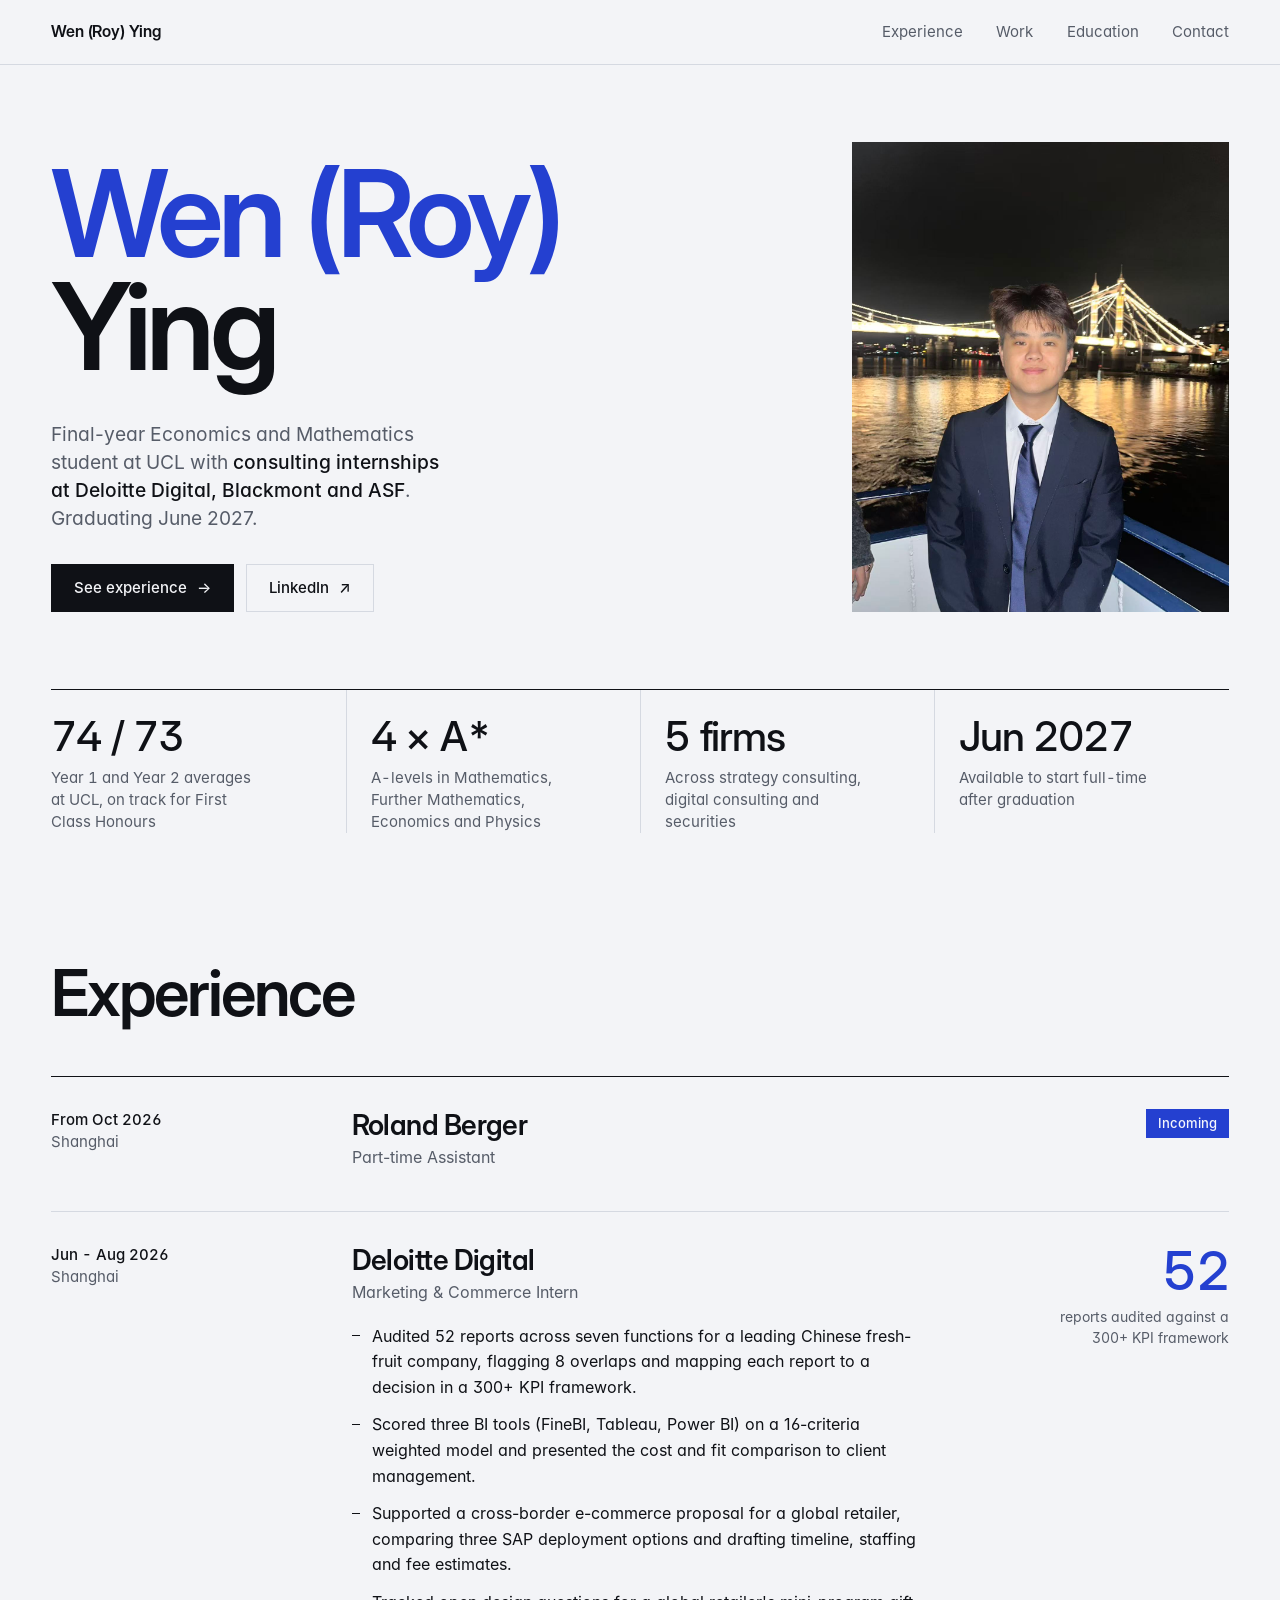
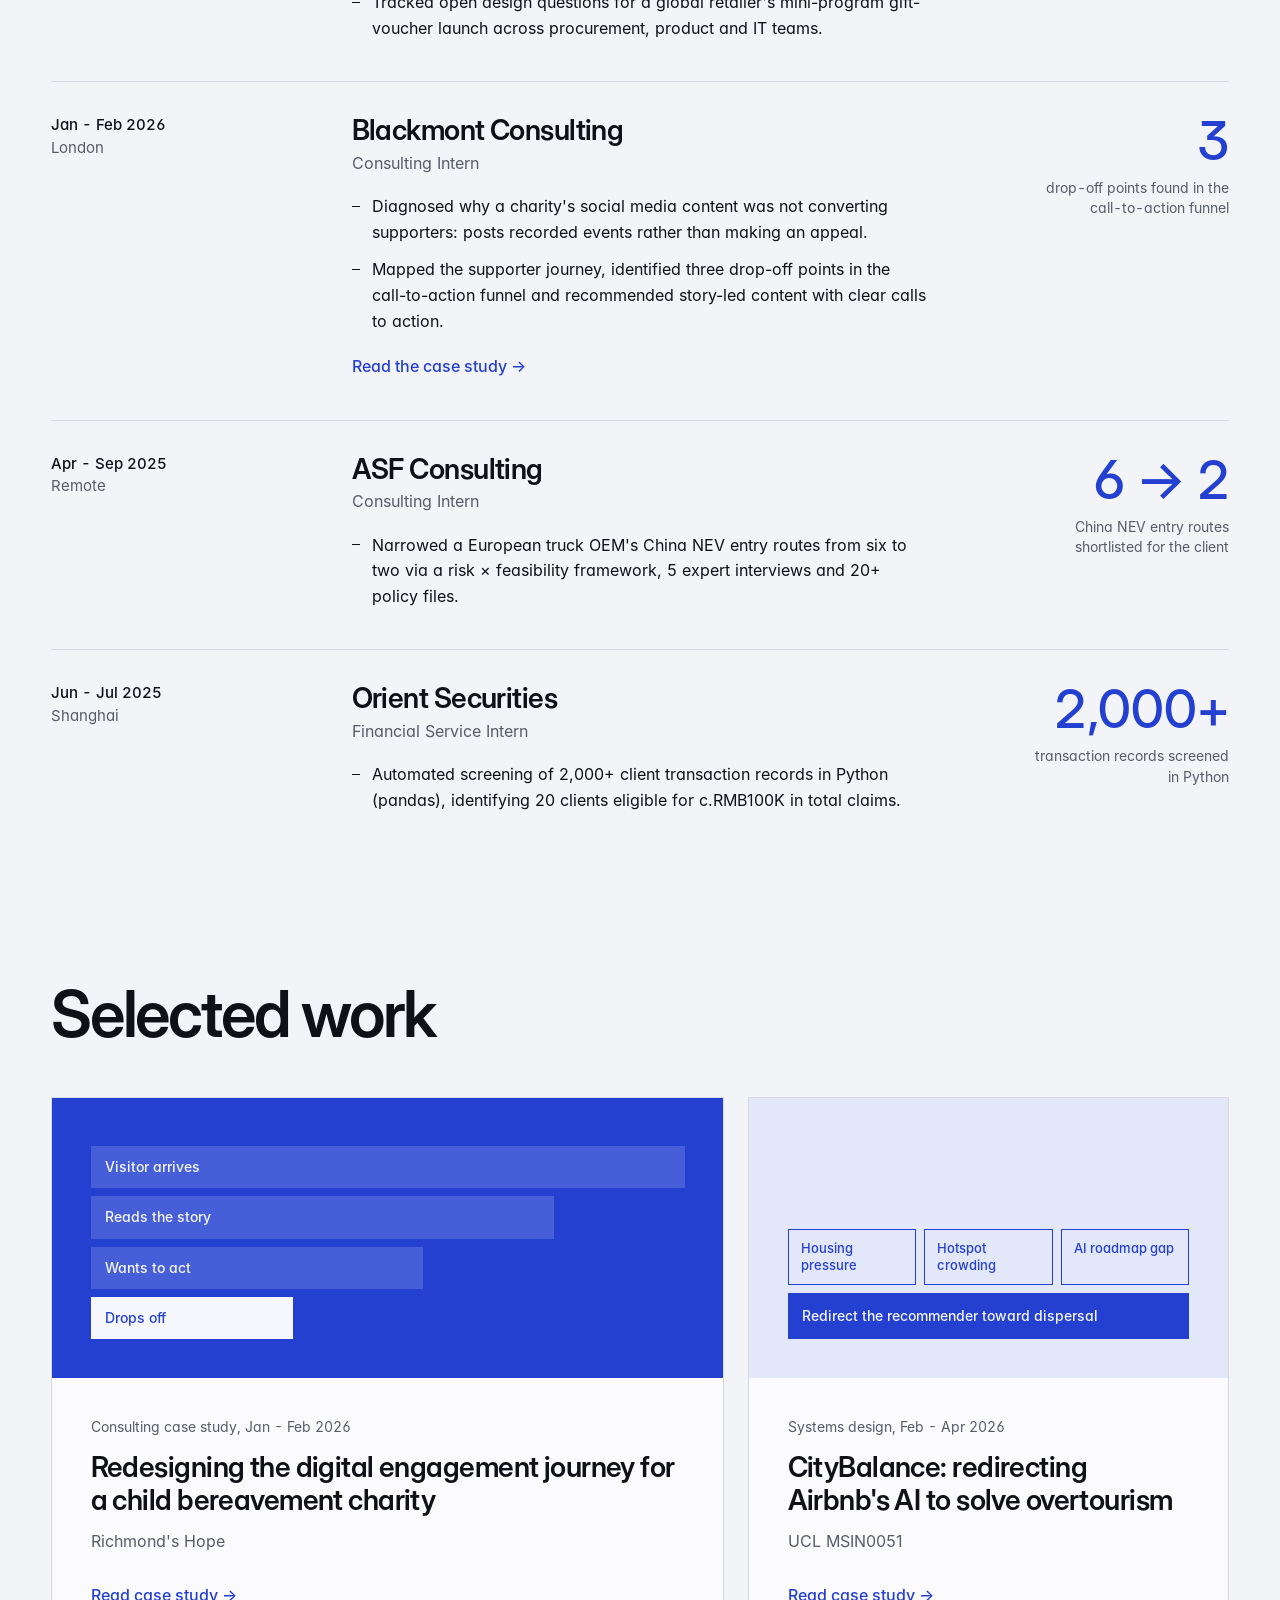
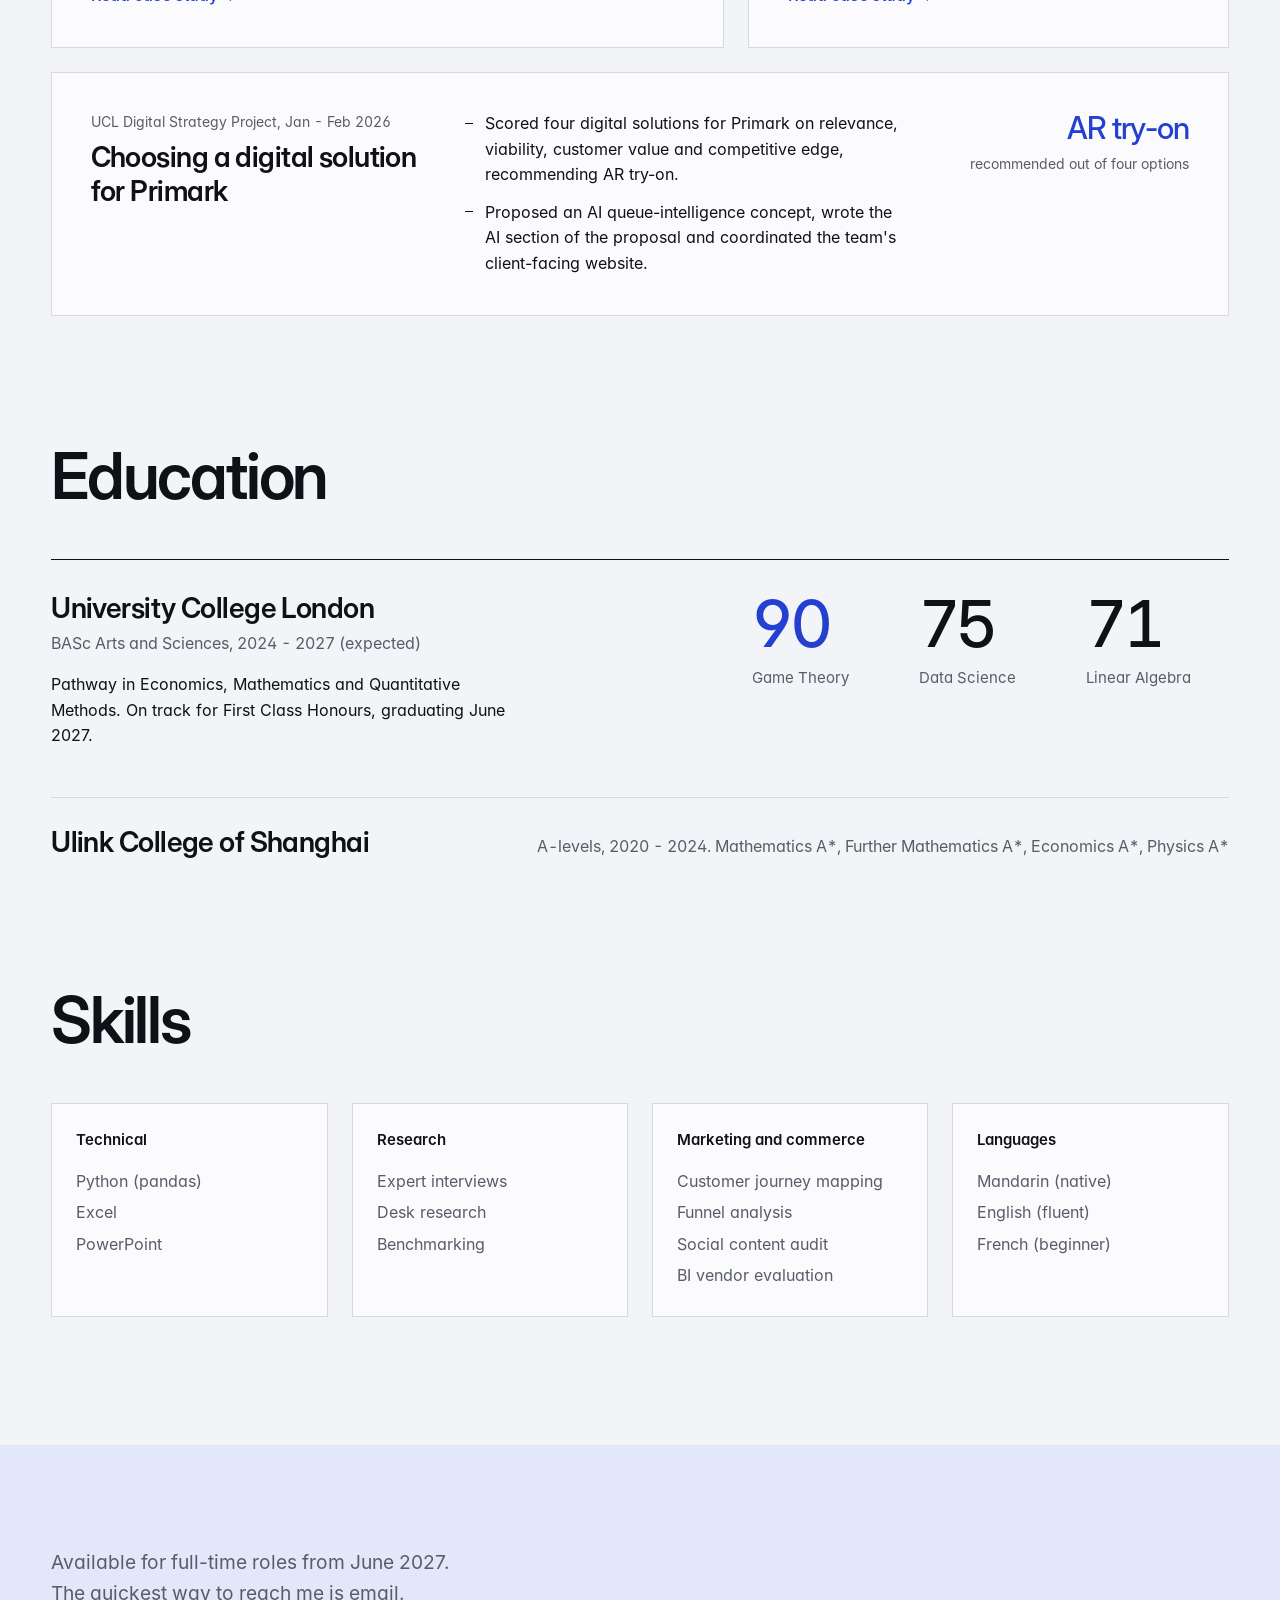
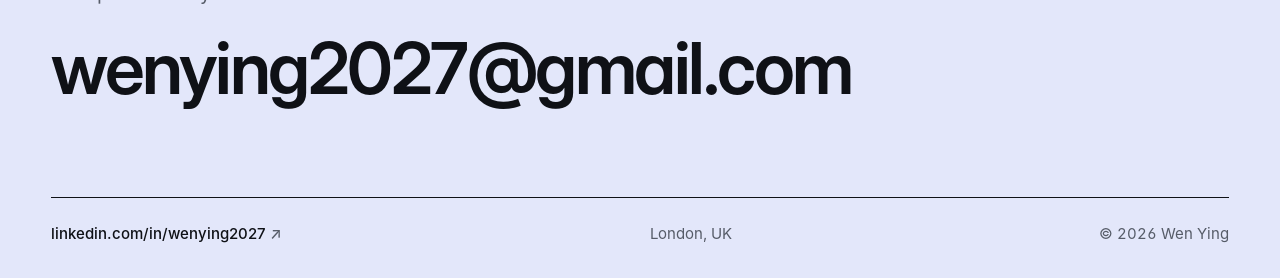
==== commit 177587f9: "Redesign portfolio: CV-style homepage and rebuilt case studies" ====
--- a/index.html
+++ b/index.html
@@ -1,537 +1,242 @@
-<!DOCTYPE html>
+<!doctype html>
 <html lang="en">
 <head>
-<meta charset="UTF-8">
-<meta name="viewport" content="width=device-width, initial-scale=1.0">
-<title>Wen Ying — Portfolio</title>
-<link rel="preconnect" href="https://fonts.googleapis.com">
-<link href="https://fonts.googleapis.com/css2?family=Cormorant+Garamond:ital,wght@0,300;0,400;0,500;0,600;1,400&family=Outfit:wght@300;400;500;600&family=IBM+Plex+Mono:wght@400;500&display=swap" rel="stylesheet">
-<style>
-:root {
-  --bg: #F8F7F4;
-  --bg-warm: #F3F1EC;
-  --surface: #FFFFFF;
-  --text: #1A1A18;
-  --text-secondary: #7A7870;
-  --text-tertiary: #A8A59E;
-  --accent: #8B7355;
-  --accent-light: #F5F1EB;
-  --accent-dark: #6B5740;
-  --border: #E8E5DE;
-  --border-light: #F0EDE7;
-  --tag-bg: #EFECE6;
-  --serif: 'Cormorant Garamond', Georgia, serif;
-  --sans: 'Outfit', -apple-system, sans-serif;
-  --mono: 'IBM Plex Mono', monospace;
-  --ease: cubic-bezier(0.25, 0.1, 0.25, 1);
-  --ease-out: cubic-bezier(0.0, 0.0, 0.2, 1);
-}
-
-* { margin: 0; padding: 0; box-sizing: border-box; }
-html { scroll-behavior: smooth; }
-
-body {
-  font-family: var(--sans);
-  background: var(--bg);
-  color: var(--text);
-  line-height: 1.72;
-  font-size: 15.5px;
-  -webkit-font-smoothing: antialiased;
-  -moz-osx-font-smoothing: grayscale;
-}
-
-::selection { background: var(--accent); color: #fff; }
-
-.reveal {
-  opacity: 0;
-  transform: translateY(24px);
-  transition: opacity 0.7s var(--ease-out), transform 0.7s var(--ease-out);
-}
-.reveal.visible {
-  opacity: 1;
-  transform: translateY(0);
-}
-
-/* ─── NAV ─── */
-nav {
-  position: fixed; top: 0; left: 0; right: 0; z-index: 100;
-  background: rgba(248, 247, 244, 0.88);
-  backdrop-filter: blur(20px);
-  -webkit-backdrop-filter: blur(20px);
-  border-bottom: 1px solid var(--border-light);
-  transition: box-shadow 0.3s var(--ease);
-}
-nav.scrolled { box-shadow: 0 1px 12px rgba(0,0,0,0.04); }
-nav .inner {
-  max-width: 1080px; margin: 0 auto;
-  display: flex; justify-content: space-between; align-items: center;
-  height: 60px; padding: 0 2rem;
-}
-nav .name {
-  font-family: var(--serif);
-  font-size: 1.25rem;
-  font-weight: 500;
-  color: var(--text);
-  text-decoration: none;
-  letter-spacing: -0.01em;
-}
-nav .links { display: flex; align-items: center; gap: 2rem; }
-nav .links a {
-  font-size: 0.8rem;
-  font-weight: 500;
-  color: var(--text-secondary);
-  text-decoration: none;
-  letter-spacing: 0.04em;
-  text-transform: uppercase;
-  transition: color 0.25s var(--ease);
-  position: relative;
-}
-nav .links a.active { color: var(--text); }
-nav .links a.active::after {
-  content: '';
-  position: absolute;
-  bottom: -2px; left: 0; right: 0;
-  height: 1px;
-  background: var(--accent);
-}
-nav .links a::after {
-  content: '';
-  position: absolute;
-  bottom: -2px; left: 0; right: 0;
-  height: 1px;
-  background: var(--accent);
-  transform: scaleX(0);
-  transform-origin: right;
-  transition: transform 0.3s var(--ease);
-}
-nav .links a:not(.active):hover { color: var(--accent); }
-nav .links a:not(.active):hover::after { transform: scaleX(1); transform-origin: left; }
-
-/* ─── HERO ─── */
-.hero {
-  max-width: 1080px; margin: 0 auto;
-  padding: 9rem 2rem 5rem;
-}
-.hero-inner {
-  display: flex; flex-direction: column-reverse;
-  gap: 3.5rem; align-items: center;
-}
-@media(min-width: 820px) {
-  .hero-inner {
-    flex-direction: row;
-    justify-content: space-between;
-    align-items: center;
-    gap: 5rem;
-  }
-}
-.hero-content { flex: 1; }
-.hero-image { flex-shrink: 0; width: 100%; max-width: 280px; }
-.hero-image img {
-  width: 100%; aspect-ratio: 4/5;
-  object-fit: cover; border-radius: 12px;
-  filter: grayscale(15%) contrast(1.02);
-  transition: filter 0.5s var(--ease);
-}
-.hero-image img:hover { filter: grayscale(0%) contrast(1); }
-
-.hero-label {
-  font-family: var(--mono);
-  font-size: 0.7rem;
-  font-weight: 500;
-  color: var(--accent);
-  letter-spacing: 0.18em;
-  text-transform: uppercase;
-  margin-bottom: 1.5rem;
-}
-.hero h1 {
-  font-family: var(--serif);
-  font-size: clamp(2.2rem, 4.5vw, 3.2rem);
-  line-height: 1.18;
-  font-weight: 400;
-  color: var(--text);
-  max-width: 620px;
-  margin-bottom: 1.75rem;
-  letter-spacing: -0.015em;
-}
-.hero-sub {
-  font-size: 1rem;
-  font-weight: 300;
-  color: var(--text-secondary);
-  max-width: 540px;
-  line-height: 1.85;
-  margin-bottom: 2.5rem;
-}
-.hero-sub strong { font-weight: 500; color: var(--text); }
-.tags { display: flex; flex-wrap: wrap; gap: 0.5rem; }
-.tag {
-  font-size: 0.72rem;
-  font-weight: 500;
-  padding: 0.4rem 0.9rem;
-  border-radius: 100px;
-  background: var(--tag-bg);
-  color: var(--text-secondary);
-  letter-spacing: 0.02em;
-  transition: background 0.2s var(--ease), color 0.2s var(--ease);
-}
-.tag:hover { background: var(--accent-light); color: var(--accent); }
-
-/* ─── SECTION DIVIDER ─── */
-.section-divider { max-width: 1080px; margin: 0 auto; padding: 0 2rem; }
-.section-divider hr { border: none; height: 1px; background: var(--border); }
-
-/* ─── WORK SECTION ─── */
-section.work {
-  max-width: 1080px; margin: 0 auto;
-  padding: 5rem 2rem 5rem;
-}
-.section-label {
-  font-family: var(--mono);
-  font-size: 0.68rem;
-  font-weight: 500;
-  color: var(--accent);
-  letter-spacing: 0.18em;
-  text-transform: uppercase;
-  margin-bottom: 2.5rem;
-  display: flex;
-  align-items: center;
-  gap: 0.75rem;
-}
-.section-label::before {
-  content: '';
-  width: 20px; height: 1px;
-  background: var(--accent);
-}
-
-/* ─── PROJECT GRID ─── */
-.project-grid {
-  display: grid;
-  grid-template-columns: 1fr;
-  gap: 1.75rem;
-}
-@media(min-width: 820px) {
-  .project-grid { grid-template-columns: 1fr 1fr; gap: 1.75rem; }
-}
-
-.project-link {
-  text-decoration: none;
-  color: inherit;
-  display: block;
-}
-
-.project-preview {
-  background: var(--surface);
-  border: 1px solid var(--border);
-  border-radius: 16px;
-  overflow: hidden;
-  box-shadow: 0 2px 20px rgba(0,0,0,0.02);
-  transition: box-shadow 0.4s var(--ease), transform 0.4s var(--ease), border-color 0.4s var(--ease);
-  height: 100%;
-  display: flex;
-  flex-direction: column;
-}
-.project-preview:hover {
-  box-shadow: 0 12px 48px rgba(0,0,0,0.06);
-  transform: translateY(-4px);
-  border-color: var(--accent);
-}
-
-.preview-image {
-  aspect-ratio: 16 / 10;
-  background: var(--bg-warm);
-  border-bottom: 1px solid var(--border-light);
-  display: flex; align-items: center; justify-content: center;
-  overflow: hidden;
-  position: relative;
-}
-.preview-image svg {
-  width: 85%;
-  height: auto;
-  transition: transform 0.6s var(--ease);
-}
-.project-preview:hover .preview-image svg {
-  transform: scale(1.04);
-}
-
-.preview-body {
-  padding: 1.75rem 1.75rem 1.5rem;
-  flex: 1;
-  display: flex;
-  flex-direction: column;
-}
-.preview-overline {
-  font-family: var(--mono);
-  font-size: 0.66rem;
-  font-weight: 500;
-  letter-spacing: 0.14em;
-  text-transform: uppercase;
-  color: var(--accent);
-  margin-bottom: 0.85rem;
-}
-.preview-title {
-  font-family: var(--serif);
-  font-size: 1.35rem;
-  line-height: 1.3;
-  font-weight: 400;
-  letter-spacing: -0.01em;
-  color: var(--text);
-  margin-bottom: 0.75rem;
-}
-.preview-meta {
-  font-size: 0.82rem;
-  font-weight: 300;
-  color: var(--text-secondary);
-  margin-bottom: 1.5rem;
-}
-.preview-cta {
-  margin-top: auto;
-  font-size: 0.78rem;
-  font-weight: 500;
-  color: var(--accent);
-  display: flex;
-  align-items: center;
-  gap: 0.4rem;
-  letter-spacing: 0.02em;
-  transition: gap 0.3s var(--ease);
-}
-.project-preview:hover .preview-cta { gap: 0.7rem; }
-.preview-cta .arrow {
-  font-size: 0.9rem;
-  transition: transform 0.3s var(--ease);
-}
-
-/* ─── FOOTER ─── */
-footer {
-  max-width: 1080px; margin: 0 auto;
-  padding: 4rem 2rem 5rem;
-  border-top: 1px solid var(--border);
-  text-align: center;
-}
-footer .footer-heading {
-  font-family: var(--serif);
-  font-size: 1.4rem;
-  font-weight: 400;
-  color: var(--text);
-  margin-bottom: 1rem;
-  letter-spacing: -0.01em;
-}
-footer .footer-details {
-  font-size: 0.82rem;
-  font-weight: 300;
-  color: var(--text-secondary);
-  line-height: 1.9;
-}
-footer a {
-  color: var(--accent);
-  text-decoration: none;
-  border-bottom: 1px solid transparent;
-  transition: border-color 0.2s var(--ease);
-}
-footer a:hover { border-bottom-color: var(--accent); }
-footer .footer-sep {
-  display: inline-block;
-  width: 3px; height: 3px;
-  border-radius: 50%;
-  background: var(--text-tertiary);
-  margin: 0 0.75rem;
-  vertical-align: middle;
-}
-
-@media(max-width: 640px) {
-  .hero { padding: 7rem 1.5rem 3.5rem; }
-  section.work { padding: 3.5rem 1.5rem; }
-  nav .links { gap: 1.25rem; }
-  nav .links a { font-size: 0.72rem; }
-  nav .inner { padding: 0 1.5rem; }
-  .preview-body { padding: 1.5rem; }
-  .preview-title { font-size: 1.2rem; }
-}
-</style>
+<meta charset="utf-8">
+<meta name="viewport" content="width=device-width, initial-scale=1">
+<title>Wen (Roy) Ying - Portfolio</title>
+<meta name="description" content="Wen (Roy) Ying. Final-year Economics and Mathematics student at UCL with consulting internships at Deloitte Digital, Blackmont and ASF. Graduating June 2027.">
+<meta property="og:title" content="Wen (Roy) Ying - Portfolio">
+<meta property="og:description" content="Experience, projects and case studies. Economics and Mathematics at UCL, graduating June 2027.">
+<meta property="og:type" content="website">
+<meta property="og:url" content="https://wenying815.github.io/Portfolio/">
+<meta name="theme-color" content="#f3f4f7" media="(prefers-color-scheme: light)">
+<meta name="theme-color" content="#0c0d11" media="(prefers-color-scheme: dark)">
+<link rel="preload" href="InterDisplay-SemiBold.woff" as="font" type="font/woff" crossorigin>
+<link rel="stylesheet" href="site.css">
 </head>
 <body>
-
-<nav>
-  <div class="inner">
-    <a href="index.html" class="name">Wen Ying</a>
-    <div class="links">
-      <a href="index.html" class="active">About</a>
-      <a href="index.html#work">Work</a>
-      <a href="index.html#contact">Contact</a>
-    </div>
-  </div>
-</nav>
-
-<!-- ═══════════════════ HERO ═══════════════════ -->
-
-<header class="hero">
-  <div class="hero-inner reveal">
-    <div class="hero-content">
-      <div class="hero-label">Portfolio — 2026</div>
-      <h1>Understanding people, designing better systems</h1>
-      <p class="hero-sub">
-        I'm a second-year BASc student at UCL studying Economics, Mathematics and Quantitative Methods.
-        My work sits at the intersection of <strong>structured analysis</strong> and <strong>human-centred thinking</strong> —
-        understanding how people interact with systems, finding where things break down, and designing solutions that actually fit how organisations and users work.
-      </p>
-      <div class="tags">
-        <span class="tag">Service Design</span>
-        <span class="tag">User Journey Analysis</span>
-        <span class="tag">Data-Driven Research</span>
-        <span class="tag">Systems Mapping</span>
-        <span class="tag">Cross-Cultural Communication</span>
-      </div>
-    </div>
-    <div class="hero-image">
-      <img src="2e2ac751ba50fac6e4fe5c783db6f2da.jpg" alt="Wen Ying Portrait">
-    </div>
+<a class="skip" href="#main">Skip to content</a>
+
+<header class="nav">
+  <div class="wrap">
+    <a class="nav-name" href="./">Wen (Roy) Ying</a>
+    <nav class="nav-links" aria-label="Primary">
+      <a href="#experience">Experience</a>
+      <a href="#work">Work</a>
+      <a class="opt" href="#education">Education</a>
+      <a href="#contact">Contact</a>
+    </nav>
   </div>
 </header>
 
-<div class="section-divider"><hr></div>
-
-<!-- ═══════════════════ SELECTED WORK ═══════════════════ -->
-
-<section class="work" id="work">
-  <div class="section-label reveal">Selected Work</div>
-
-  <div class="project-grid">
-
-    <!-- ── Card 1: Richmond's Hope ── -->
-    <a href="richmond.html" class="project-link reveal">
-      <div class="project-preview">
-        <div class="preview-image">
-          <svg viewBox="0 0 400 230" xmlns="http://www.w3.org/2000/svg">
-            <!-- Three pathway boxes -->
-            <rect x="30" y="60" width="95" height="50" rx="8" fill="#fff" stroke="#8B7355" stroke-width="1"/>
-            <text x="77.5" y="84" text-anchor="middle" font-family="Outfit,sans-serif" font-size="10" font-weight="500" fill="#6B5740">Donate</text>
-            <text x="77.5" y="100" text-anchor="middle" font-family="Outfit,sans-serif" font-size="8" fill="#A8A59E">High · Low</text>
-
-            <rect x="152.5" y="60" width="95" height="50" rx="8" fill="#fff" stroke="#6B5740" stroke-width="1"/>
-            <text x="200" y="84" text-anchor="middle" font-family="Outfit,sans-serif" font-size="10" font-weight="500" fill="#6B5740">Refer</text>
-            <text x="200" y="100" text-anchor="middle" font-family="Outfit,sans-serif" font-size="8" fill="#A8A59E">High · Medium</text>
-
-            <rect x="275" y="60" width="95" height="50" rx="8" fill="#fff" stroke="#4A3D2E" stroke-width="1"/>
-            <text x="322.5" y="84" text-anchor="middle" font-family="Outfit,sans-serif" font-size="10" font-weight="500" fill="#4A3D2E">Partner</text>
-            <text x="322.5" y="100" text-anchor="middle" font-family="Outfit,sans-serif" font-size="8" fill="#A8A59E">Medium · Medium</text>
-
-            <!-- Central mission pill -->
-            <rect x="140" y="15" width="120" height="28" rx="14" fill="#1A1A18"/>
-            <text x="200" y="34" text-anchor="middle" font-family="Outfit,sans-serif" font-size="10" font-weight="500" fill="#fff">Mission</text>
-
-            <!-- Connecting lines -->
-            <line x1="170" y1="43" x2="90" y2="60" stroke="#1A1A18" stroke-width="0.8" opacity="0.25"/>
-            <line x1="200" y1="43" x2="200" y2="60" stroke="#1A1A18" stroke-width="0.8" opacity="0.25"/>
-            <line x1="230" y1="43" x2="310" y2="60" stroke="#1A1A18" stroke-width="0.8" opacity="0.25"/>
-
-            <!-- Bottom gap label -->
-            <rect x="75" y="145" width="250" height="32" rx="6" fill="#FAF6F0" stroke="#C8B080" stroke-width="0.6"/>
-            <text x="200" y="160" text-anchor="middle" font-family="Outfit,sans-serif" font-size="9" font-weight="600" fill="#8B7355" letter-spacing="0.08em">GAP IDENTIFIED</text>
-            <text x="200" y="172" text-anchor="middle" font-family="Outfit,sans-serif" font-size="8" fill="#7A7870">Emotion → conversion misalignment</text>
-
-            <!-- Three small path indicators -->
-            <circle cx="100" cy="200" r="3" fill="#8B7355"/>
-            <circle cx="200" cy="200" r="3" fill="#6B5740"/>
-            <circle cx="300" cy="200" r="3" fill="#4A3D2E"/>
-            <line x1="103" y1="200" x2="197" y2="200" stroke="#C8C4BC" stroke-width="0.6" stroke-dasharray="2,2"/>
-            <line x1="203" y1="200" x2="297" y2="200" stroke="#C8C4BC" stroke-width="0.6" stroke-dasharray="2,2"/>
-          </svg>
-        </div>
-        <div class="preview-body">
-          <div class="preview-overline">Case Study 01 · Consulting</div>
-          <h3 class="preview-title">Redesigning the digital engagement journey for a child bereavement charity</h3>
-          <p class="preview-meta">Richmond's Hope · Jan – Feb 2026</p>
-          <div class="preview-cta">Read case study <span class="arrow">→</span></div>
-        </div>
-      </div>
-    </a>
-
-    <!-- ── Card 2: CityBalance ── -->
-    <a href="citybalance.html" class="project-link reveal">
-      <div class="project-preview">
-        <div class="preview-image">
-          <svg viewBox="0 0 400 230" xmlns="http://www.w3.org/2000/svg">
-            <!-- Pivot box (dark) -->
-            <rect x="20" y="40" width="90" height="50" rx="8" fill="#1A1A18"/>
-            <text x="65" y="62" text-anchor="middle" font-family="Outfit,sans-serif" font-size="10" font-weight="500" fill="#fff">SDG Pivot</text>
-            <text x="65" y="77" text-anchor="middle" font-family="Outfit,sans-serif" font-size="8" fill="rgba(255,255,255,0.65)">AI redirect</text>
-
-            <line x1="113" y1="65" x2="128" y2="65" stroke="#1A1A18" stroke-width="1" marker-end="url(#pva)"/>
-
-            <!-- AI Recommender -->
-            <rect x="130" y="40" width="90" height="50" rx="8" fill="#fff" stroke="#8B7355" stroke-width="1"/>
-            <text x="175" y="62" text-anchor="middle" font-family="Outfit,sans-serif" font-size="10" font-weight="500" fill="#6B5740">Recommender</text>
-            <text x="175" y="77" text-anchor="middle" font-family="Outfit,sans-serif" font-size="8" fill="#A8A59E">ML engine</text>
-
-            <line x1="223" y1="65" x2="238" y2="65" stroke="#8B7355" stroke-width="1" marker-end="url(#pva2)"/>
-
-            <!-- IoT -->
-            <rect x="240" y="40" width="90" height="50" rx="8" fill="#fff" stroke="#8B7355" stroke-width="1"/>
-            <text x="285" y="62" text-anchor="middle" font-family="Outfit,sans-serif" font-size="10" font-weight="500" fill="#6B5740">Real-time IoT</text>
-            <text x="285" y="77" text-anchor="middle" font-family="Outfit,sans-serif" font-size="8" fill="#A8A59E">Foot traffic</text>
-
-            <!-- Decision diamond -->
-            <line x1="285" y1="90" x2="285" y2="108" stroke="#7A7870" stroke-width="1"/>
-            <polygon points="285,110 325,140 285,170 245,140" fill="#fff" stroke="#7A7870" stroke-width="1"/>
-            <text x="285" y="138" text-anchor="middle" font-family="Outfit,sans-serif" font-size="9" font-weight="500" fill="#1A1A18">Sensors?</text>
-            <text x="285" y="150" text-anchor="middle" font-family="Outfit,sans-serif" font-size="8" fill="#7A7870">Y / N</text>
-
-            <!-- Outcomes -->
-            <rect x="30" y="185" width="80" height="28" rx="6" fill="#F8F3ED" stroke="#8B7355" stroke-width="0.6"/>
-            <text x="70" y="203" text-anchor="middle" font-family="Outfit,sans-serif" font-size="9" fill="#6B5740">Community</text>
-
-            <rect x="120" y="185" width="80" height="28" rx="6" fill="#F5F4F0" stroke="#A8A59E" stroke-width="0.6"/>
-            <text x="160" y="203" text-anchor="middle" font-family="Outfit,sans-serif" font-size="9" fill="#5F5E5A">Business</text>
-
-            <rect x="210" y="185" width="80" height="28" rx="6" fill="#F8F3ED" stroke="#6B5740" stroke-width="0.6"/>
-            <text x="250" y="203" text-anchor="middle" font-family="Outfit,sans-serif" font-size="9" fill="#6B5740">Tourists</text>
-
-            <rect x="300" y="185" width="80" height="28" rx="6" fill="#1A1A18"/>
-            <text x="340" y="203" text-anchor="middle" font-family="Outfit,sans-serif" font-size="9" fill="#fff">Airbnb</text>
-
-            <defs>
-              <marker id="pva" viewBox="0 0 10 10" refX="9" refY="5" markerWidth="5" markerHeight="5" orient="auto"><path d="M 0 0 L 10 5 L 0 10 z" fill="#1A1A18"/></marker>
-              <marker id="pva2" viewBox="0 0 10 10" refX="9" refY="5" markerWidth="5" markerHeight="5" orient="auto"><path d="M 0 0 L 10 5 L 0 10 z" fill="#8B7355"/></marker>
-            </defs>
-          </svg>
-        </div>
-        <div class="preview-body">
-          <div class="preview-overline">Case Study 02 · Systems Design</div>
-          <h3 class="preview-title">CityBalance — redirecting Airbnb's AI to solve overtourism</h3>
-          <p class="preview-meta">UCL MSIN0051 · Feb – Apr 2026</p>
-          <div class="preview-cta">Read case study <span class="arrow">→</span></div>
-        </div>
-      </div>
-    </a>
-
+<main id="main">
+
+  <section class="hero">
+    <div class="wrap">
+      <div class="hero-copy enter">
+        <h1><span class="given">Wen (Roy)</span><span>Ying</span></h1>
+        <p class="lead">Final-year Economics and Mathematics student at UCL with <strong>consulting internships at Deloitte Digital, Blackmont and ASF</strong>. Graduating June 2027.</p>
+        <div class="cta">
+          <a class="btn" href="#experience">See experience <span class="arrow" aria-hidden="true">&rarr;</span></a>
+          <a class="btn ghost" href="https://www.linkedin.com/in/wenying2027" target="_blank" rel="noopener">LinkedIn <span class="arrow up" aria-hidden="true">&#8599;</span></a>
+        </div>
+      </div>
+      <div class="portrait">
+        <img src="2e2ac751ba50fac6e4fe5c783db6f2da.jpg" alt="Portrait of Wen Ying" width="800" height="1000" fetchpriority="high">
+      </div>
+    </div>
+  </section>
+
+  <div class="wrap">
+    <div class="facts num">
+      <div class="fact reveal"><b>74 / 73</b><span>Year 1 and Year 2 averages at UCL, on track for First Class Honours</span></div>
+      <div class="fact reveal" style="--i:1"><b>4 &times; A*</b><span>A-levels in Mathematics, Further Mathematics, Economics and Physics</span></div>
+      <div class="fact reveal" style="--i:2"><b>5 firms</b><span>Across strategy consulting, digital consulting and securities</span></div>
+      <div class="fact reveal" style="--i:3"><b>Jun 2027</b><span>Available to start full-time after graduation</span></div>
+    </div>
   </div>
-</section>
-
-<!-- ═══════════════════ FOOTER ═══════════════════ -->
-
-<footer id="contact">
-  <p class="footer-heading">Let's connect</p>
-  <p class="footer-details">
-    <a href="mailto:uclqyin@ucl.ac.uk">uclqyin@ucl.ac.uk</a>
-    <span class="footer-sep"></span>
-    +44 07962633727
-    <span class="footer-sep"></span>
-    London, UK
-  </p>
+
+  <section class="section" id="experience">
+    <div class="wrap">
+      <h2>Experience</h2>
+
+      <article class="role reveal">
+        <p class="role-when num"><b>From Oct 2026</b> Shanghai</p>
+        <div class="role-body">
+          <h3>Roland Berger</h3>
+          <p class="role-title">Part-time Assistant</p>
+        </div>
+        <div class="role-key"><span class="tag">Incoming</span></div>
+      </article>
+
+      <article class="role reveal">
+        <p class="role-when num"><b>Jun - Aug 2026</b> Shanghai</p>
+        <div class="role-body">
+          <h3>Deloitte Digital</h3>
+          <p class="role-title">Marketing &amp; Commerce Intern</p>
+          <ul>
+            <li>Audited 52 reports across seven functions for a leading Chinese fresh-fruit company, flagging 8 overlaps and mapping each report to a decision in a 300+ KPI framework.</li>
+            <li>Scored three BI tools (FineBI, Tableau, Power BI) on a 16-criteria weighted model and presented the cost and fit comparison to client management.</li>
+            <li>Supported a cross-border e-commerce proposal for a global retailer, comparing three SAP deployment options and drafting timeline, staffing and fee estimates.</li>
+            <li>Tracked open design questions for a global retailer's mini-program gift-voucher launch across procurement, product and IT teams.</li>
+          </ul>
+        </div>
+        <div class="role-key num"><b>52</b><span>reports audited against a 300+ KPI framework</span></div>
+      </article>
+
+      <article class="role reveal">
+        <p class="role-when num"><b>Jan - Feb 2026</b> London</p>
+        <div class="role-body">
+          <h3>Blackmont Consulting</h3>
+          <p class="role-title">Consulting Intern</p>
+          <ul>
+            <li>Diagnosed why a charity's social media content was not converting supporters: posts recorded events rather than making an appeal.</li>
+            <li>Mapped the supporter journey, identified three drop-off points in the call-to-action funnel and recommended story-led content with clear calls to action.</li>
+          </ul>
+          <a class="link" href="richmond.html">Read the case study <span class="arrow" aria-hidden="true">&rarr;</span></a>
+        </div>
+        <div class="role-key num"><b>3</b><span>drop-off points found in the call-to-action funnel</span></div>
+      </article>
+
+      <article class="role reveal">
+        <p class="role-when num"><b>Apr - Sep 2025</b> Remote</p>
+        <div class="role-body">
+          <h3>ASF Consulting</h3>
+          <p class="role-title">Consulting Intern</p>
+          <ul>
+            <li>Narrowed a European truck OEM's China NEV entry routes from six to two via a risk &times; feasibility framework, 5 expert interviews and 20+ policy files.</li>
+          </ul>
+        </div>
+        <div class="role-key num"><b>6 &rarr; 2</b><span>China NEV entry routes shortlisted for the client</span></div>
+      </article>
+
+      <article class="role reveal">
+        <p class="role-when num"><b>Jun - Jul 2025</b> Shanghai</p>
+        <div class="role-body">
+          <h3>Orient Securities</h3>
+          <p class="role-title">Financial Service Intern</p>
+          <ul>
+            <li>Automated screening of 2,000+ client transaction records in Python (pandas), identifying 20 clients eligible for c.RMB100K in total claims.</li>
+          </ul>
+        </div>
+        <div class="role-key num"><b>2,000+</b><span>transaction records screened in Python</span></div>
+      </article>
+    </div>
+  </section>
+
+  <section class="section" id="work">
+    <div class="wrap">
+      <h2>Selected work</h2>
+      <div class="work">
+
+        <a class="tile reveal" href="richmond.html">
+          <div class="tile-vis solid" aria-hidden="true">
+            <div class="funnel">
+              <div>Visitor arrives</div>
+              <div>Reads the story</div>
+              <div>Wants to act</div>
+              <div>Drops off</div>
+            </div>
+          </div>
+          <div class="tile-body">
+            <p class="tile-kind num">Consulting case study, Jan - Feb 2026</p>
+            <h3>Redesigning the digital engagement journey for a child bereavement charity</h3>
+            <p class="muted">Richmond's Hope</p>
+            <p class="tile-more">Read case study <span class="arrow" aria-hidden="true">&rarr;</span></p>
+          </div>
+        </a>
+
+        <a class="tile reveal" style="--i:1" href="citybalance.html">
+          <div class="tile-vis soft" aria-hidden="true">
+            <div class="converge">
+              <div class="three"><div>Housing pressure</div><div>Hotspot crowding</div><div>AI roadmap gap</div></div>
+              <div class="one">Redirect the recommender toward dispersal</div>
+            </div>
+          </div>
+          <div class="tile-body">
+            <p class="tile-kind num">Systems design, Feb - Apr 2026</p>
+            <h3>CityBalance: redirecting Airbnb's AI to solve overtourism</h3>
+            <p class="muted">UCL MSIN0051</p>
+            <p class="tile-more">Read case study <span class="arrow" aria-hidden="true">&rarr;</span></p>
+          </div>
+        </a>
+
+        <article class="strip reveal">
+          <div class="strip-head">
+            <p class="tile-kind num">UCL Digital Strategy Project, Jan - Feb 2026</p>
+            <h3>Choosing a digital solution for Primark</h3>
+          </div>
+          <ul>
+            <li>Scored four digital solutions for Primark on relevance, viability, customer value and competitive edge, recommending AR try-on.</li>
+            <li>Proposed an AI queue-intelligence concept, wrote the AI section of the proposal and coordinated the team's client-facing website.</li>
+          </ul>
+          <div class="strip-key"><b>AR try-on</b><span>recommended out of four options</span></div>
+        </article>
+
+      </div>
+    </div>
+  </section>
+
+  <section class="section" id="education">
+    <div class="wrap">
+      <h2>Education</h2>
+      <div class="edu">
+        <div class="edu-main reveal">
+          <h3>University College London</h3>
+          <p class="num">BASc Arts and Sciences, 2024 - 2027 (expected)</p>
+          <p>Pathway in Economics, Mathematics and Quantitative Methods. On track for First Class Honours, graduating June 2027.</p>
+        </div>
+        <div class="marks num reveal" style="--i:1">
+          <div><b>90</b><span>Game Theory</span></div>
+          <div><b>75</b><span>Data Science</span></div>
+          <div><b>71</b><span>Linear Algebra</span></div>
+        </div>
+        <div class="school reveal">
+          <h3>Ulink College of Shanghai</h3>
+          <p class="num">A-levels, 2020 - 2024. Mathematics A*, Further Mathematics A*, Economics A*, Physics A*</p>
+        </div>
+      </div>
+    </div>
+  </section>
+
+  <section class="section" id="skills">
+    <div class="wrap">
+      <h2>Skills</h2>
+      <div class="skills">
+        <div class="reveal">
+          <h3>Technical</h3>
+          <ul><li>Python (pandas)</li><li>Excel</li><li>PowerPoint</li></ul>
+        </div>
+        <div class="reveal" style="--i:1">
+          <h3>Research</h3>
+          <ul><li>Expert interviews</li><li>Desk research</li><li>Benchmarking</li></ul>
+        </div>
+        <div class="reveal" style="--i:2">
+          <h3>Marketing and commerce</h3>
+          <ul><li>Customer journey mapping</li><li>Funnel analysis</li><li>Social content audit</li><li>BI vendor evaluation</li></ul>
+        </div>
+        <div class="reveal" style="--i:3">
+          <h3>Languages</h3>
+          <ul><li>Mandarin (native)</li><li>English (fluent)</li><li>French (beginner)</li></ul>
+        </div>
+      </div>
+    </div>
+  </section>
+
+</main>
+
+<footer class="contact" id="contact">
+  <div class="wrap">
+    <p class="kicker">Available for full-time roles from June 2027. The quickest way to reach me is email.</p>
+    <a class="mail" href="mailto:wenying2027@gmail.com">wenying2027@gmail.com</a>
+    <div class="contact-row">
+      <a href="https://www.linkedin.com/in/wenying2027" target="_blank" rel="noopener">linkedin.com/in/wenying2027 <span class="arrow up" aria-hidden="true">&#8599;</span></a>
+      <span>London, UK</span>
+      <span class="num">&copy; 2026 Wen Ying</span>
+    </div>
+  </div>
 </footer>
 
-<script>
-const nav = document.querySelector('nav');
-window.addEventListener('scroll', () => {
-  nav.classList.toggle('scrolled', window.scrollY > 10);
-}, { passive: true });
-
-const observer = new IntersectionObserver((entries) => {
-  entries.forEach(entry => {
-    if (entry.isIntersecting) entry.target.classList.add('visible');
-  });
-}, { threshold: 0.08, rootMargin: '0px 0px -40px 0px' });
-
-document.querySelectorAll('.reveal').forEach(el => observer.observe(el));
-</script>
-
+<script src="site.js" defer></script>
 </body>
 </html>
--- a/site.css
+++ b/site.css
@@ -0,0 +1,330 @@
+/* Wen (Roy) Ying portfolio. One stylesheet for all pages.
+   System: sharp corners everywhere, one cobalt accent, Inter Display + Inter (self-hosted, OFL). */
+
+@font-face { font-family: "Inter"; src: url("Inter-Regular.woff") format("woff"); font-weight: 400; font-display: swap; }
+@font-face { font-family: "Inter"; src: url("Inter-Medium.woff") format("woff"); font-weight: 500; font-display: swap; }
+@font-face { font-family: "Inter"; src: url("Inter-SemiBold.woff") format("woff"); font-weight: 600; font-display: swap; }
+@font-face { font-family: "Inter Display"; src: url("InterDisplay-Medium.woff") format("woff"); font-weight: 500; font-display: swap; }
+@font-face { font-family: "Inter Display"; src: url("InterDisplay-SemiBold.woff") format("woff"); font-weight: 600; font-display: swap; }
+
+:root {
+  color-scheme: light dark;
+  --bg: #f3f4f7;
+  --surface: #fbfbfd;
+  --ink: #0f1116;
+  --muted: #565c68;
+  --line: #d5d9e1;
+  --accent: #2440d0;
+  --on-accent: #f6f7fc;
+  --accent-soft: #e3e7fa;
+  --text: "Inter", ui-sans-serif, system-ui, -apple-system, "Segoe UI", "PingFang SC", "Microsoft YaHei", sans-serif;
+  --display: "Inter Display", "Inter", ui-sans-serif, system-ui, -apple-system, "Segoe UI", sans-serif;
+  --gutter: clamp(20px, 4vw, 56px);
+  --ease: cubic-bezier(0.16, 1, 0.3, 1);
+  /* z-index scale: 10 = sticky nav. Nothing else is layered. */
+  --z-nav: 10;
+}
+
+@media (prefers-color-scheme: dark) {
+  :root {
+    --bg: #0c0d11;
+    --surface: #14161c;
+    --ink: #eceef3;
+    --muted: #a0a6b3;
+    --line: #272b35;
+    --accent: #8296ff;
+    --on-accent: #0c0d11;
+    --accent-soft: #181d3a;
+  }
+}
+
+*, *::before, *::after { box-sizing: border-box; }
+html { scroll-behavior: smooth; scroll-padding-top: 88px; -webkit-text-size-adjust: 100%; }
+body {
+  margin: 0;
+  background: var(--bg);
+  color: var(--ink);
+  font-family: var(--text);
+  font-size: 1rem;
+  line-height: 1.6;
+  font-feature-settings: "ss01", "cv11", "calt";
+  -webkit-font-smoothing: antialiased;
+  text-rendering: optimizeLegibility;
+}
+h1, h2, h3, h4, p, ul, ol, dl, dd, figure { margin: 0; }
+ul, ol { padding: 0; list-style: none; }
+img { display: block; max-width: 100%; }
+a { color: inherit; text-decoration: none; }
+:focus-visible { outline: 2px solid var(--accent); outline-offset: 3px; }
+::selection { background: var(--accent); color: var(--on-accent); }
+
+.wrap { max-width: 1280px; margin-inline: auto; padding-inline: var(--gutter); }
+.num { font-variant-numeric: tabular-nums; font-feature-settings: "tnum", "ss01", "cv11"; }
+.muted { color: var(--muted); }
+.skip { position: absolute; left: -9999px; }
+.skip:focus { left: var(--gutter); top: 12px; background: var(--ink); color: var(--bg); padding: 8px 14px; z-index: 20; }
+
+/* ---------- Nav ---------- */
+.nav { position: sticky; top: 0; z-index: var(--z-nav); background: var(--bg); border-bottom: 1px solid var(--line); }
+.nav .wrap { height: 64px; display: flex; align-items: center; justify-content: space-between; gap: 24px; }
+.nav-name { font-family: var(--display); font-weight: 600; letter-spacing: -0.01em; white-space: nowrap; }
+.nav-links { display: flex; gap: clamp(16px, 2.6vw, 36px); font-size: 0.9375rem; }
+.nav-links a { color: var(--muted); padding: 6px 0; white-space: nowrap; transition: color 0.2s var(--ease); }
+.nav-links a:hover, .nav-links a[aria-current="page"] { color: var(--ink); }
+@media (max-width: 560px) { .nav-links .opt { display: none; } }
+
+/* ---------- Buttons and links ---------- */
+.btn {
+  display: inline-flex; align-items: center; gap: 10px; height: 48px; padding: 0 22px;
+  font-weight: 500; font-size: 0.9375rem; white-space: nowrap; border: 1px solid var(--ink);
+  background: var(--ink); color: var(--bg);
+  transition: background 0.25s var(--ease), color 0.25s var(--ease), border-color 0.25s var(--ease), transform 0.15s var(--ease);
+}
+.btn:hover { background: var(--accent); border-color: var(--accent); color: var(--on-accent); }
+.btn:active { transform: translateY(1px); }
+.btn.ghost { background: transparent; color: var(--ink); border-color: var(--line); }
+.btn.ghost:hover { border-color: var(--ink); background: transparent; color: var(--ink); }
+.arrow { display: inline-block; transition: transform 0.3s var(--ease); }
+a:hover .arrow { transform: translateX(4px); }
+a:hover .arrow.up { transform: translate(3px, -3px); }
+a:hover .arrow.back { transform: translateX(-4px); }
+.link { color: var(--accent); font-weight: 500; }
+.link:hover { text-decoration: underline; text-underline-offset: 4px; }
+
+/* ---------- Hero ---------- */
+.hero { padding: clamp(40px, 6vw, 80px) 0 clamp(48px, 6vw, 88px); }
+.hero .wrap { display: grid; grid-template-columns: repeat(12, minmax(0, 1fr)); column-gap: 24px; align-items: end; }
+.hero-copy { grid-column: 1 / span 7; }
+.hero h1 {
+  font-family: var(--display); font-weight: 600; letter-spacing: -0.045em; line-height: 0.94;
+  font-size: clamp(3.25rem, 9.4vw, 8.25rem);
+}
+.hero h1 span { display: block; }
+.hero h1 .given { color: var(--accent); }
+.lead { margin-top: clamp(24px, 3vw, 40px); max-width: 34ch; font-size: clamp(1.125rem, 1.5vw, 1.375rem); line-height: 1.45; color: var(--muted); }
+.lead strong { color: var(--ink); font-weight: 500; }
+.cta { margin-top: 32px; display: flex; flex-wrap: wrap; gap: 12px; }
+.portrait { grid-column: 9 / span 4; aspect-ratio: 4 / 5; background: var(--accent-soft); overflow: hidden; }
+.portrait img { width: 100%; height: 100%; object-fit: cover; }
+@media (max-width: 860px) {
+  .hero .wrap { grid-template-columns: 1fr; row-gap: 40px; }
+  .hero-copy, .portrait { grid-column: 1; }
+  .portrait { aspect-ratio: 5 / 4; }
+}
+
+/* ---------- Facts strip ---------- */
+.facts { display: grid; grid-template-columns: repeat(4, minmax(0, 1fr)); border-top: 1px solid var(--ink); }
+.fact { padding: 24px 24px 0 0; }
+.fact + .fact { padding-left: 24px; border-left: 1px solid var(--line); }
+.fact b { display: block; font-family: var(--display); font-weight: 500; font-size: clamp(1.875rem, 3.2vw, 2.75rem); letter-spacing: -0.03em; line-height: 1.1; }
+.fact span { display: block; margin-top: 8px; font-size: 0.9375rem; color: var(--muted); max-width: 24ch; line-height: 1.45; }
+@media (max-width: 860px) {
+  .facts { grid-template-columns: repeat(2, minmax(0, 1fr)); row-gap: 28px; }
+  .fact:nth-child(3) { padding-left: 0; border-left: 0; }
+}
+@media (max-width: 420px) {
+  .facts { grid-template-columns: 1fr; }
+  .fact + .fact { padding-left: 0; border-left: 0; }
+}
+
+/* ---------- Sections ---------- */
+.section { padding: clamp(72px, 10vw, 136px) 0 0; }
+.section > .wrap > h2, .h2 {
+  font-family: var(--display); font-weight: 600; letter-spacing: -0.035em; line-height: 1;
+  font-size: clamp(2.25rem, 5vw, 4rem); margin-bottom: clamp(28px, 4vw, 56px);
+}
+
+/* Experience */
+.role { display: grid; grid-template-columns: repeat(12, minmax(0, 1fr)); column-gap: 24px; padding: 32px 0 40px; border-top: 1px solid var(--line); }
+.role:first-of-type { border-top-color: var(--ink); }
+.role-when { grid-column: 1 / span 3; color: var(--muted); font-size: 0.9375rem; line-height: 1.5; }
+.role-when b { display: block; color: var(--ink); font-weight: 500; }
+.role-body { grid-column: 4 / span 6; }
+.role-body h3 { font-family: var(--display); font-weight: 600; font-size: clamp(1.5rem, 2.2vw, 1.875rem); letter-spacing: -0.02em; line-height: 1.15; }
+.role-title { margin-top: 4px; color: var(--muted); }
+.role-body ul { margin-top: 18px; display: grid; gap: 12px; max-width: 62ch; }
+.role-body li { position: relative; padding-left: 20px; }
+.role-body li::before { content: ""; position: absolute; left: 0; top: 0.72em; width: 8px; height: 1px; background: var(--ink); }
+.role-body .link { display: inline-block; margin-top: 20px; }
+.role-key { grid-column: 10 / span 3; text-align: right; }
+.role-key b { display: block; font-family: var(--display); font-weight: 500; color: var(--accent); font-size: clamp(2.25rem, 4.2vw, 3.5rem); letter-spacing: -0.04em; line-height: 1; }
+.role-key span { display: block; margin: 10px 0 0 auto; font-size: 0.875rem; color: var(--muted); max-width: 22ch; line-height: 1.45; }
+.role-key .tag { display: inline-block; margin: 0; max-width: none; padding: 5px 12px; background: var(--accent); color: var(--on-accent); font-size: 0.8125rem; font-weight: 500; line-height: 1.45; }
+@media (max-width: 860px) {
+  .role { grid-template-columns: 1fr; row-gap: 16px; padding: 28px 0 32px; }
+  .role-when, .role-body, .role-key { grid-column: 1; }
+  .role-when b { display: inline; }
+  .role-key { text-align: left; display: flex; align-items: baseline; gap: 14px; }
+  .role-key span { margin: 0; max-width: none; }
+}
+
+/* Selected work */
+.work { display: grid; grid-template-columns: 7fr 5fr; gap: 24px; }
+.tile { display: flex; flex-direction: column; background: var(--surface); border: 1px solid var(--line); transition: border-color 0.3s var(--ease), transform 0.3s var(--ease); }
+a.tile:hover { border-color: var(--ink); transform: translateY(-3px); }
+a.tile:active { transform: translateY(0); }
+.tile-vis { min-height: 280px; padding: clamp(24px, 3vw, 40px); display: flex; flex-direction: column; justify-content: flex-end; gap: 10px; }
+.tile-vis.solid { background: var(--accent); color: var(--on-accent); }
+.tile-vis.soft { background: var(--accent-soft); }
+.tile-body { padding: clamp(24px, 3vw, 40px); display: flex; flex-direction: column; gap: 12px; flex: 1; }
+.tile-kind { font-size: 0.875rem; color: var(--muted); }
+.tile-body h3 { font-family: var(--display); font-weight: 600; font-size: clamp(1.375rem, 2.2vw, 1.875rem); letter-spacing: -0.02em; line-height: 1.18; }
+.tile-more { margin-top: auto; padding-top: 16px; font-weight: 500; color: var(--accent); }
+/* schematic funnel inside the Richmond tile */
+.funnel { display: grid; gap: 8px; }
+.funnel div { padding: 10px 14px; font-size: 0.875rem; font-weight: 500; background: color-mix(in srgb, var(--on-accent) 16%, transparent); white-space: nowrap; }
+.funnel div:nth-child(1) { width: 100%; }
+.funnel div:nth-child(2) { width: 78%; }
+.funnel div:nth-child(3) { width: 56%; }
+.funnel div:nth-child(4) { width: 34%; background: var(--on-accent); color: var(--accent); }
+/* three threats converging inside the CityBalance tile */
+.converge { display: grid; gap: 8px; }
+.converge .three { display: grid; grid-template-columns: repeat(3, minmax(0, 1fr)); gap: 8px; }
+.converge .three div { padding: 10px 12px; font-size: 0.8125rem; font-weight: 500; border: 1px solid var(--accent); color: var(--accent); line-height: 1.3; }
+.converge .one { padding: 12px 14px; font-size: 0.875rem; font-weight: 500; background: var(--accent); color: var(--on-accent); }
+.strip { grid-column: 1 / -1; display: grid; grid-template-columns: repeat(12, minmax(0, 1fr)); column-gap: 24px; padding: clamp(24px, 3vw, 40px); background: var(--surface); border: 1px solid var(--line); }
+.strip-head { grid-column: 1 / span 4; }
+.strip-head h3 { font-family: var(--display); font-weight: 600; font-size: clamp(1.375rem, 2.2vw, 1.875rem); letter-spacing: -0.02em; line-height: 1.18; margin-top: 8px; }
+.strip ul { grid-column: 5 / span 5; display: grid; gap: 12px; align-content: start; }
+.strip li { position: relative; padding-left: 20px; }
+.strip li::before { content: ""; position: absolute; left: 0; top: 0.72em; width: 8px; height: 1px; background: var(--ink); }
+.strip-key { grid-column: 10 / span 3; text-align: right; }
+.strip-key b { display: block; font-family: var(--display); font-weight: 500; font-size: clamp(1.5rem, 2.4vw, 2rem); letter-spacing: -0.03em; line-height: 1.1; color: var(--accent); }
+.strip-key span { display: block; margin-top: 8px; font-size: 0.875rem; color: var(--muted); }
+@media (max-width: 860px) {
+  .work { grid-template-columns: 1fr; }
+  .strip { grid-template-columns: 1fr; row-gap: 20px; }
+  .strip-head, .strip ul, .strip-key { grid-column: 1; text-align: left; }
+  .tile-vis { min-height: 220px; }
+}
+
+/* Education */
+.edu { display: grid; grid-template-columns: repeat(12, minmax(0, 1fr)); column-gap: 24px; row-gap: 48px; border-top: 1px solid var(--ink); padding-top: 32px; }
+.edu-main { grid-column: 1 / span 6; }
+.edu h3 { font-family: var(--display); font-weight: 600; font-size: clamp(1.5rem, 2.2vw, 1.875rem); letter-spacing: -0.02em; line-height: 1.15; }
+.edu-main p { margin-top: 6px; color: var(--muted); }
+.edu-main p + p { margin-top: 16px; color: var(--ink); max-width: 46ch; }
+.marks { grid-column: 8 / span 5; display: grid; grid-template-columns: repeat(3, minmax(0, 1fr)); gap: 24px; align-content: start; }
+.marks b { display: block; font-family: var(--display); font-weight: 500; font-size: clamp(2.5rem, 5vw, 4.25rem); letter-spacing: -0.04em; line-height: 1; }
+.marks div:first-child b { color: var(--accent); }
+.marks span { display: block; margin-top: 10px; font-size: 0.9375rem; color: var(--muted); }
+.school { grid-column: 1 / -1; display: flex; flex-wrap: wrap; align-items: baseline; justify-content: space-between; gap: 12px 32px; padding-top: 28px; border-top: 1px solid var(--line); }
+.school p { color: var(--muted); }
+@media (max-width: 860px) {
+  .edu-main, .marks, .school { grid-column: 1 / -1; }
+}
+
+/* Skills */
+.skills { display: grid; grid-template-columns: repeat(4, minmax(0, 1fr)); gap: 24px; }
+.skills div { background: var(--surface); border: 1px solid var(--line); padding: 24px; }
+.skills h3 { font-size: 0.9375rem; font-weight: 600; margin-bottom: 14px; }
+.skills li { color: var(--muted); padding: 3px 0; }
+@media (max-width: 860px) { .skills { grid-template-columns: repeat(2, minmax(0, 1fr)); } }
+@media (max-width: 480px) { .skills { grid-template-columns: 1fr; } }
+
+/* Contact and footer */
+.contact { margin-top: clamp(72px, 10vw, 136px); background: var(--accent-soft); padding: clamp(56px, 8vw, 112px) 0 32px; }
+.contact p.kicker { font-size: clamp(1.125rem, 1.5vw, 1.375rem); color: var(--muted); max-width: 36ch; }
+.mail { display: inline-block; margin-top: 20px; font-family: var(--display); font-weight: 600; letter-spacing: -0.035em; line-height: 1.1; font-size: clamp(1.625rem, 5.6vw, 4.75rem); overflow-wrap: anywhere; transition: color 0.25s var(--ease); }
+.mail:hover { color: var(--accent); }
+.contact-row { margin-top: clamp(48px, 7vw, 96px); padding-top: 24px; border-top: 1px solid var(--ink); display: flex; flex-wrap: wrap; justify-content: space-between; gap: 12px 32px; font-size: 0.9375rem; }
+.contact-row a { font-weight: 500; }
+.contact-row a:hover { color: var(--accent); }
+.contact-row span { color: var(--muted); }
+
+/* ---------- Case study pages ---------- */
+.case-head { padding: clamp(32px, 5vw, 64px) 0 clamp(40px, 5vw, 72px); }
+.back { display: inline-block; color: var(--muted); font-size: 0.9375rem; margin-bottom: clamp(32px, 5vw, 64px); }
+.back:hover { color: var(--ink); }
+.case-head .kind { color: var(--accent); font-weight: 500; margin-bottom: 16px; }
+.case-head h1 { font-family: var(--display); font-weight: 600; letter-spacing: -0.04em; line-height: 1; font-size: clamp(2.25rem, 6vw, 5rem); max-width: 17ch; }
+.meta { margin-top: clamp(32px, 5vw, 64px); display: grid; grid-template-columns: repeat(4, minmax(0, 1fr)); border-top: 1px solid var(--ink); }
+.meta div { padding: 20px 24px 0 0; }
+.meta dt { font-size: 0.875rem; color: var(--muted); }
+.meta dd { margin-top: 4px; font-weight: 500; }
+@media (max-width: 720px) { .meta { grid-template-columns: repeat(2, minmax(0, 1fr)); } }
+
+.stage { display: grid; grid-template-columns: repeat(12, minmax(0, 1fr)); column-gap: 24px; padding: clamp(40px, 6vw, 80px) 0; border-top: 1px solid var(--line); }
+.stage-label { grid-column: 1 / span 3; font-weight: 500; color: var(--accent); align-self: start; position: sticky; top: 96px; }
+.stage-body { grid-column: 4 / span 9; }
+.stage-body h2 { font-family: var(--display); font-weight: 600; letter-spacing: -0.03em; line-height: 1.08; font-size: clamp(1.625rem, 3.2vw, 2.75rem); max-width: 24ch; }
+.stage-body > p { margin-top: 20px; max-width: 65ch; color: var(--muted); font-size: 1.0625rem; }
+.stage-body figure { margin-top: clamp(28px, 4vw, 48px); }
+figcaption { margin-top: 14px; font-size: 0.875rem; color: var(--muted); max-width: 70ch; }
+@media (max-width: 860px) {
+  .stage { grid-template-columns: 1fr; row-gap: 12px; }
+  .stage-label, .stage-body { grid-column: 1; position: static; }
+}
+
+/* flow of steps */
+.flow { display: grid; grid-auto-flow: column; grid-auto-columns: minmax(0, 1fr); gap: 8px; }
+.step { position: relative; padding: 18px 18px 20px; background: var(--surface); border: 1px solid var(--line); }
+.step b { display: block; font-weight: 600; line-height: 1.3; }
+.step span { display: block; margin-top: 6px; font-size: 0.875rem; color: var(--muted); line-height: 1.4; }
+.step.hot { background: var(--accent); border-color: var(--accent); color: var(--on-accent); }
+.step.hot span { color: inherit; opacity: 0.85; }
+.step.end { background: var(--ink); border-color: var(--ink); color: var(--bg); }
+.step.end span { color: inherit; opacity: 0.75; }
+.chains { display: grid; gap: 8px; }
+@media (max-width: 720px) { .flow { grid-auto-flow: row; } }
+
+.callout { margin-top: clamp(28px, 4vw, 48px); padding: clamp(24px, 3vw, 40px); background: var(--accent-soft); }
+.callout h3 { font-size: 0.9375rem; font-weight: 600; color: var(--accent); margin-bottom: 10px; }
+.callout p { font-family: var(--display); font-weight: 500; font-size: clamp(1.125rem, 1.8vw, 1.5rem); letter-spacing: -0.015em; line-height: 1.35; max-width: 48ch; }
+figure .callout { margin-top: 8px; }
+
+.trio { display: grid; grid-template-columns: repeat(3, minmax(0, 1fr)); gap: 8px; margin-top: 8px; }
+.trio > div { padding: 20px; background: var(--surface); border: 1px solid var(--line); display: flex; flex-direction: column; }
+.trio h3 { font-family: var(--display); font-weight: 600; font-size: 1.25rem; letter-spacing: -0.015em; }
+.trio p { margin-top: 6px; color: var(--muted); font-size: 0.9375rem; line-height: 1.45; }
+.trio ul { margin-top: 14px; display: grid; gap: 8px; font-size: 0.9375rem; line-height: 1.45; }
+.trio li { padding-left: 16px; position: relative; }
+.trio li::before { content: ""; position: absolute; left: 0; top: 0.7em; width: 6px; height: 1px; background: var(--ink); }
+.trio .rank { margin-top: auto; padding-top: 18px; font-size: 0.875rem; font-weight: 500; color: var(--accent); }
+.banner { padding: 16px 20px; background: var(--ink); color: var(--bg); font-weight: 500; }
+@media (max-width: 720px) { .trio { grid-template-columns: 1fr; } }
+
+.split { display: grid; grid-template-columns: repeat(2, minmax(0, 1fr)); gap: 8px; margin-top: 8px; }
+.split .step b small { display: inline-block; margin-right: 8px; padding: 2px 8px; font-size: 0.75rem; font-weight: 600; background: var(--accent); color: var(--on-accent); vertical-align: 2px; }
+@media (max-width: 720px) { .split { grid-template-columns: 1fr; } }
+
+.streams > div { display: grid; grid-template-columns: 4fr 8fr; column-gap: 24px; padding: 22px 0; border-top: 1px solid var(--line); }
+.streams > div:first-child { border-top-color: var(--ink); }
+.streams h3 { font-family: var(--display); font-weight: 600; font-size: 1.25rem; letter-spacing: -0.015em; }
+.streams p { color: var(--muted); max-width: 56ch; }
+.streams p b { color: var(--ink); font-weight: 500; }
+@media (max-width: 720px) { .streams > div { grid-template-columns: 1fr; row-gap: 6px; } }
+
+.results { display: grid; grid-template-columns: repeat(3, minmax(0, 1fr)); gap: 24px; margin-top: clamp(28px, 4vw, 48px); }
+.results b { display: block; font-family: var(--display); font-weight: 500; color: var(--accent); font-size: clamp(3rem, 7vw, 5.5rem); letter-spacing: -0.045em; line-height: 1; }
+.results span { display: block; margin-top: 10px; color: var(--muted); font-size: 0.9375rem; }
+
+.next { display: block; margin-top: clamp(24px, 4vw, 48px); padding: clamp(32px, 5vw, 64px) 0; border-top: 1px solid var(--ink); }
+.next > span { display: block; color: var(--muted); margin-bottom: 8px; }
+.next b { font-family: var(--display); font-weight: 600; letter-spacing: -0.035em; line-height: 1.05; font-size: clamp(1.75rem, 4.4vw, 3.5rem); transition: color 0.25s var(--ease); }
+.next:hover b { color: var(--accent); }
+.foot { border-top: 1px solid var(--line); padding: 24px 0 32px; font-size: 0.9375rem; color: var(--muted); }
+.foot .wrap { display: flex; flex-wrap: wrap; justify-content: space-between; gap: 12px 32px; }
+.foot a:hover { color: var(--ink); }
+
+/* ---------- Motion (hierarchy on load, sequence on scroll). Off under reduced motion. ---------- */
+@media (prefers-reduced-motion: no-preference) {
+  @keyframes rise { from { opacity: 0; transform: translateY(18px); } to { opacity: 1; transform: none; } }
+  .enter > * { animation: rise 0.8s var(--ease) both; }
+  .enter > *:nth-child(2) { animation-delay: 0.08s; }
+  .enter > *:nth-child(3) { animation-delay: 0.16s; }
+  .enter > *:nth-child(4) { animation-delay: 0.24s; }
+  .portrait { animation: rise 1s var(--ease) 0.12s both; }
+  .js .reveal { opacity: 0; transform: translateY(18px); transition: opacity 0.7s var(--ease), transform 0.7s var(--ease); transition-delay: calc(var(--i, 0) * 70ms); }
+  .js .reveal.in { opacity: 1; transform: none; }
+}
+@media (prefers-reduced-motion: reduce) {
+  html { scroll-behavior: auto; }
+  * { transition-duration: 0.01ms !important; animation-duration: 0.01ms !important; }
+}
+
+@media (max-width: 560px) {
+  .results { grid-template-columns: 1fr; gap: 20px; }
+  .results div { display: flex; align-items: baseline; gap: 16px; }
+  .results span { margin-top: 0; }
+}
